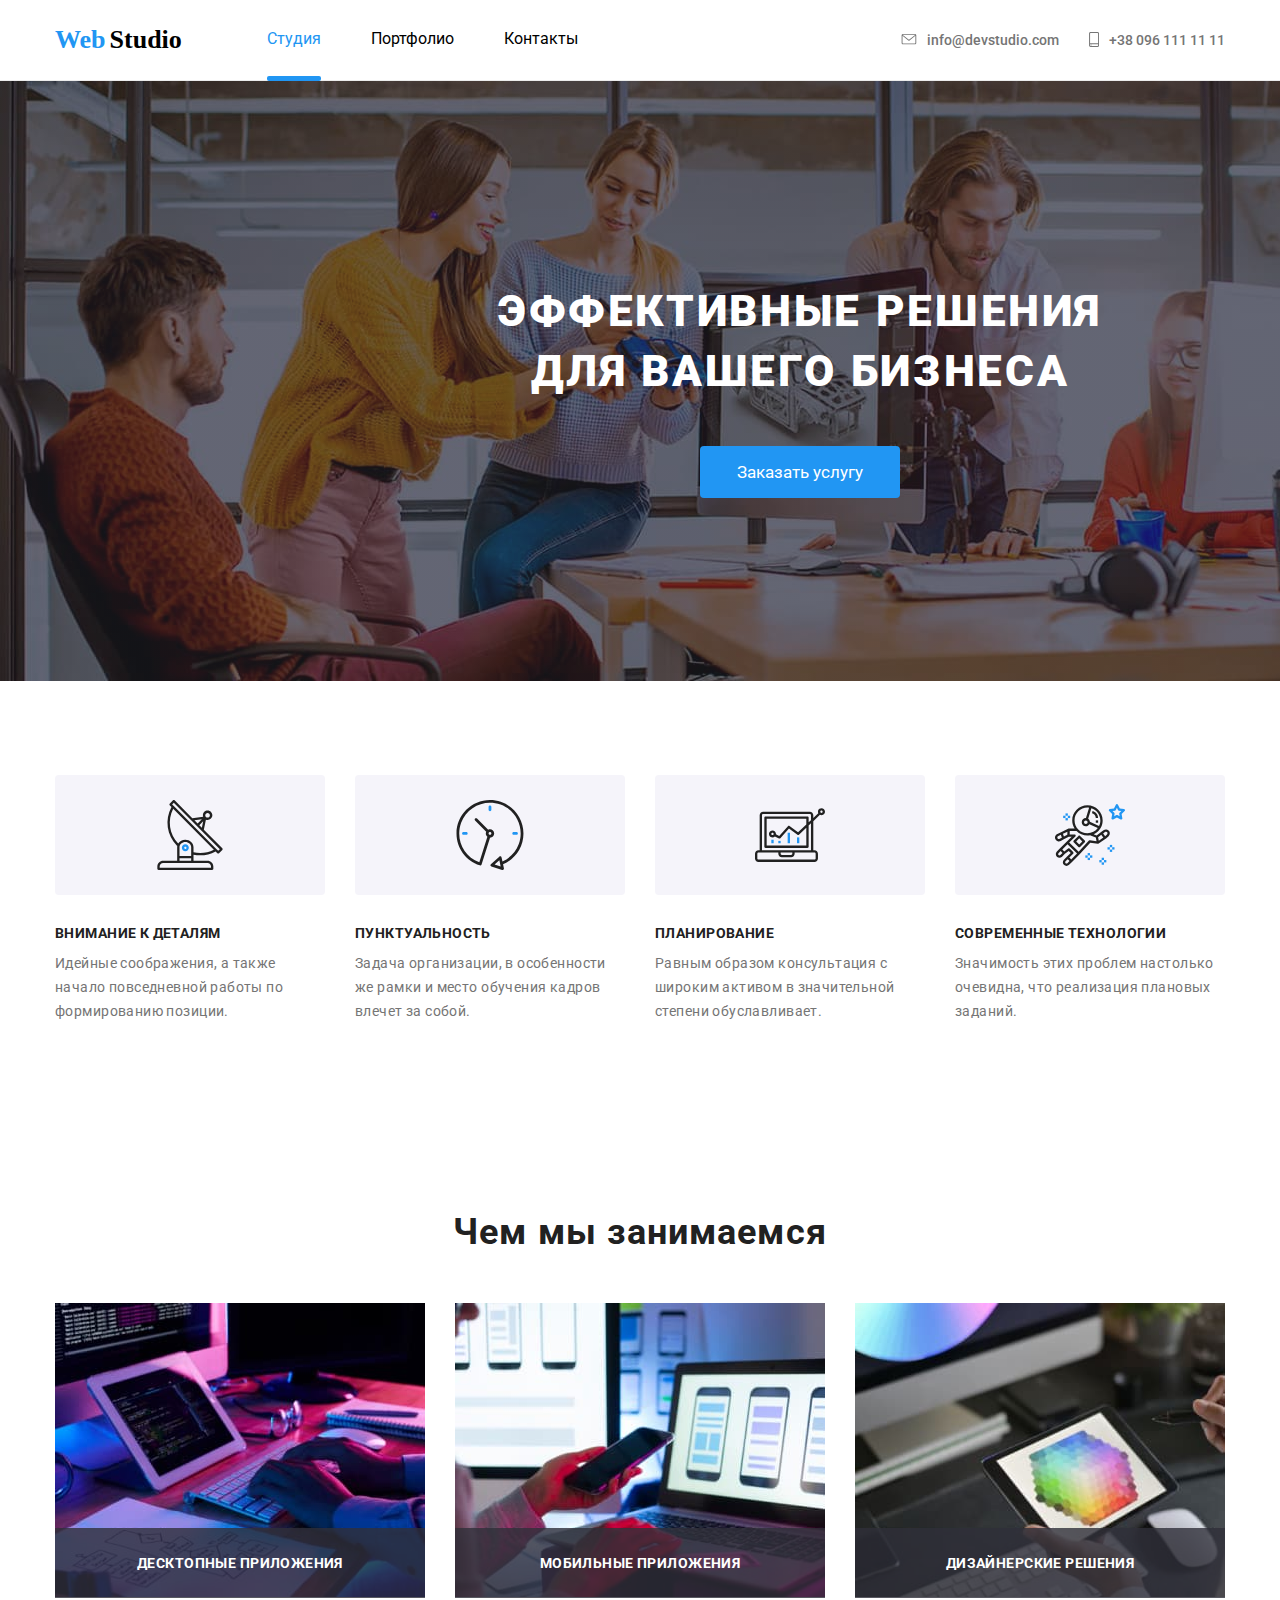
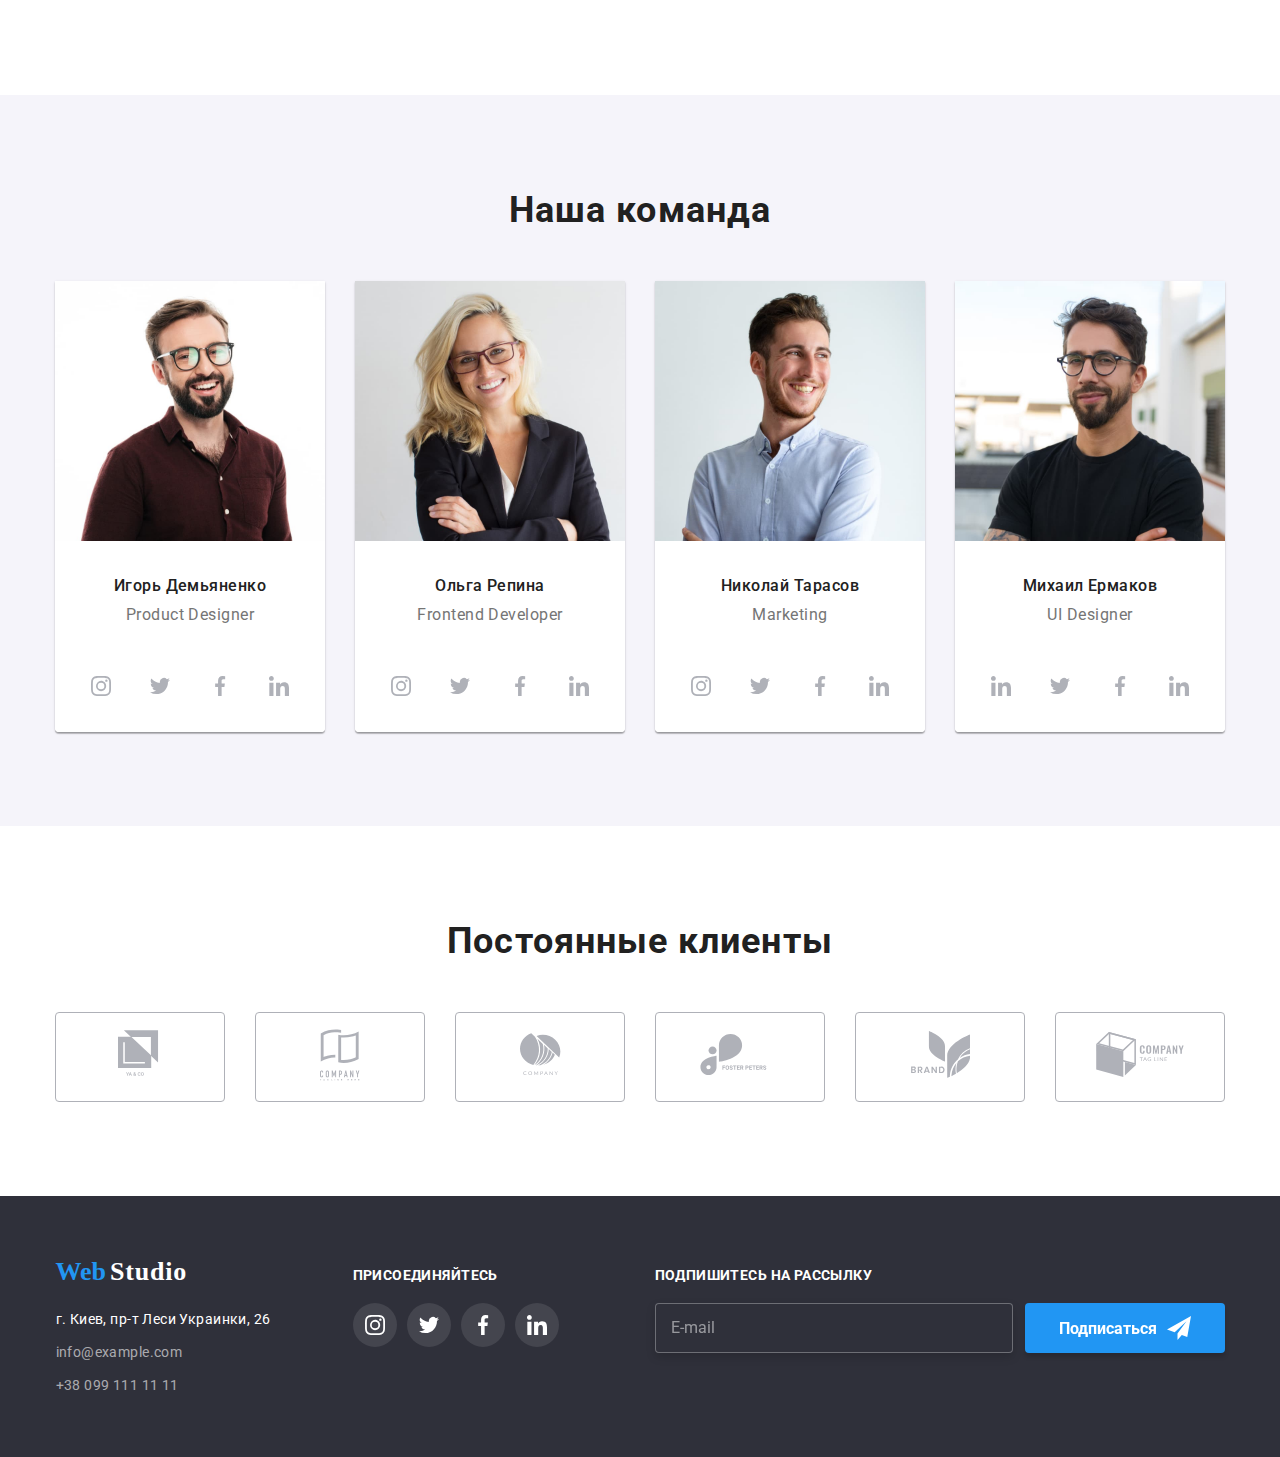
==== index.html @ 28ddc782 "hw8" ====
<!DOCTYPE html>
<html lang="en">
  <head>
    <meta charset="UTF-8" />
    <meta name="viewport" content="width=device-width, initial-scale=1.0" />
    <!--style.css-->
    <link rel="stylesheet" href="./assets/css/main.min.css" />

    <!--Goole Fonts-->
    <link
      href="https://fonts.googleapis.com/css2?family=Roboto:ital,wght@0,100;0,300;0,400;0,500;0,700;1,100;1,300;1,400;1,500;1,700&display=swap"
      rel="stylesheet"
    />
    <title>WebStudio</title>
  </head>

  <body>
    <!--logo and nav-->
    <header class="main-header">
      <div class="navigation-container container">
        <nav class="nav-links">
          <div class="logo-style">
            <a href="#" class="logo">
              <span class="font--style--blue">Web</span>
              <span class="font--style--black">Studio</span>
            </a>
          </div>
          <ul class="site-nav">
            <li class="site-nav-items">
              <a class="links studio" href="./index.html">Студия</a>
            </li>
            <li class="site-nav-items">
              <a class="links portfolio-studio" href="./portfolio.html"
                >Портфолио</a
              >
            </li>
            <li class="site-nav-items">
              <a class="links contacts" href="#">Контакты</a>
            </li>
          </ul>
        </nav>
        <div class="our-contacts">
          <!-- email style -->
          <a href="#" class="email--style">
            <svg xmlns="http://www.w3.org/2000/svg" class="mail-icon-style">
              <use xlink:href="./assets/image/sprite2.svg#icon-envelope1" />
            </svg>
            <span class="email-adderss-style">info@devstudio.com</span>
          </a>
          <!-- number style -->
          <a href="#" class="number--style">
            <svg xmlns="http://www.w3.org/2000/svg" class="number-icon-style">
              <use xlink:href="./assets/image/sprite2.svg#icon-smartphone1" />
            </svg>
            <span class="phone-number-style">+38 096 111 11 11</span>
          </a>
        </div>
      </div>
    </header>
    <!--main-container-->
    <main>
      <!--section banner-->
      <section class="main-banner">
        <div class="btn-tittle">
          <div class="title-container container">
            <h1 class="font-banner-style">
              Эффективные решения для вашего бизнеса
            </h1>
          </div>
          <div class="container-btn">
            <button class="btn-style" data-modal-open>Заказать услугу</button>
          </div>
          <!-- modal window -->
          <div class="backdrop is-hidden" data-backdrop>
            <div class="modal">
              <button class="modal-btn-style" data-modal-close>
                <svg class="button-close-icon">
                  <use xlink:href="./assets/image/sprite2.svg#icon-Vector" />
                </svg>
              </button>
              <h2 class="modal-title">
                Оставьте свои данные, мы вам перезвоним
              </h2>
              <div class="form-container">
                <form class="form">
                  <span class="form-name-style">Имя</span>
                  <label class="form-field">
                    <input
                      type="text"
                      class="form-input"
                      name="name"
                      placeholder=" "
                    />
                    <span class="icon">
                      <svg class="form-icon-name">
                        <use
                          xlink:href="./assets/image/sprite2.svg#icon-person-black-18dp-1"
                        />
                      </svg>
                    </span>
                  </label>
                  <span class="form-name-style">Телефон</span>
                  <label class="form-field">
                    <input
                      type="tel"
                      class="form-input"
                      name="number"
                      placeholder=" "
                    />
                    <span class="icon">
                      <svg class="form-icon-phone">
                        <use
                          xlink:href="./assets/image/sprite2.svg#icon-phone-black-18dp-1"
                        />
                      </svg>
                    </span>
                  </label>
                  <span class="form-name-style">Почта</span>
                  <label class="form-field">
                    <input
                      type="email"
                      class="form-input"
                      name="mail"
                      placeholder=" "
                    />
                    <span class="icon">
                      <svg class="form-icon-email">
                        <use
                          xlink:href="./assets/image/sprite2.svg#icon-email-black-18dp-1"
                        />
                      </svg>
                    </span>
                  </label>
                  <label class="label-textarea">
                    <span class="textarea-comment-style">Комментарий</span>
                    <textarea
                      name="comment"
                      id="comment-textarea"
                      placeholder="Введите текст"
                    ></textarea>
                  </label>
                  <!-- Checkbox -->
                  <label class="form-checkbox-style">
                    <input type="checkbox" name="policy" class="checkbox" />
                    <span class="checkbox-icon"></span>
                    <span class="form-checkbox-text-style"
                      >Соглашаюсь с рассылкой и принимаю
                      <span>Условия договора</span>
                    </span>
                  </label>
                  <!-- Button form -->
                  <button class="form-button-style" type="submit">
                    <span class="form-button-text">Отправить</span>
                  </button>
                </form>
              </div>
            </div>
          </div>
        </div>
      </section>
      <!--info section-->
      <section class="section">
        <div class="container">
          <ul class="info-list">
            <li class="info-list-item">
              <h2 class="info-section-header">Внимание к деталям</h2>
              <p class="info-section-font">
                Идейные соображения, а также начало повседневной работы по
                формированию позиции.
              </p>
            </li>
            <li class="info-list-item">
              <h2 class="info-section-header">Пунктуальность</h2>
              <p class="info-section-font">
                Задача организации, в особенности же рамки и место обучения
                кадров влечет за собой.
              </p>
            </li>
            <li class="info-list-item">
              <h2 class="info-section-header">Планирование</h2>
              <p class="info-section-font">
                Равным образом консультация с широким активом в значительной
                степени обуславливает.
              </p>
            </li>
            <li class="info-list-item">
              <h2 class="info-section-header">Современные технологии</h2>
              <p class="info-section-font">
                Значимость этих проблем настолько очевидна, что реализация
                плановых заданий.
              </p>
            </li>
          </ul>
        </div>
      </section>
      <!--our projects-->
      <section class="our-projects section">
        <div class="container">
          <h3 class="projects-section-header">
            Чем мы занимаемся
          </h3>
          <ul class="projects-list">
            <li class="projects-list-item">
              <img
                src="./assets/image/computer.jpg"
                alt="computer"
                width="350"
              />
              <h2 class="projects-description">
                Десктопные приложения
              </h2>
            </li>
            <li class="projects-list-item">
              <img src="./assets/image/phone.jpg" alt="phone" width="350" />
              <h2 class="projects-description">Мобильные приложения</h2>
            </li>
            <li class="projects-list-item">
              <img src="./assets/image/screen.jpg" alt="screen" width="350" />
              <h2 class="projects-description">
                Дизайнерские решения
              </h2>
            </li>
          </ul>
        </div>
      </section>
      <!--our team-->
      <section class="our-team section">
        <div class="card-container container">
          <h3 class="our-team-header">Наша команда</h3>
          <ul class="card-list">
            <!--Card 1-->
            <li class="card-list-item">
              <figure class="figure-card">
                <img
                  src="./assets/image/img(1).jpg"
                  alt="Игорь Демьяненко"
                  width="270"
                  height="260"
                />
                <h2 class="our-team-names">Игорь Демьяненко</h2>
                <p class="team-members-position">Product Designer</p>
                <ul class="social-media-list">
                  <li class="social-media-item">
                    <a href="#">
                      <button class="button-card-style">
                        <svg
                          xmlns="http://www.w3.org/2000/svg"
                          class="icon-inst-svg"
                        >
                          <use
                            href="./assets/image/sprite2.svg#instagram"
                          ></use>
                        </svg>
                      </button>
                    </a>
                  </li>
                  <li class="social-media-item">
                    <a href="#">
                      <button class="button-card-style">
                        <svg
                          xmlns="http://www.w3.org/2000/svg"
                          class="icon-inst-svg"
                        >
                          <use href="./assets/image/sprite2.svg#twitter"></use>
                        </svg>
                      </button>
                    </a>
                  </li>
                  <li class="social-media-item">
                    <a href="#">
                      <button class="button-card-style">
                        <svg
                          xmlns="http://www.w3.org/2000/svg"
                          class="icon-inst-svg"
                        >
                          <use href="./assets/image/sprite2.svg#facebook"></use>
                        </svg>
                      </button>
                    </a>
                  </li>
                  <li class="social-media-item">
                    <a href="#">
                      <button class="button-card-style">
                        <svg
                          xmlns="http://www.w3.org/2000/svg"
                          class="icon-inst-svg"
                        >
                          <use
                            href="./assets/image/sprite2.svg#linkedin2"
                          ></use>
                        </svg>
                      </button>
                    </a>
                  </li>
                </ul>
              </figure>
            </li>
            <!--Card 2-->
            <li class="card-list-item">
              <figure class="figure-card">
                <img
                  src="./assets/image/img(2).jpg"
                  alt="Ольга Репина"
                  width="270"
                  height="260"
                />
                <h2 class="our-team-names">Ольга Репина</h2>
                <p class="team-members-position">Frontend Developer</p>
                <ul class="social-media-list">
                  <li class="social-media-item">
                    <a href="#">
                      <button class="button-card-style">
                        <svg
                          xmlns="http://www.w3.org/2000/svg"
                          class="icon-inst-svg"
                        >
                          <use
                            href="./assets/image/sprite2.svg#instagram"
                          ></use>
                        </svg>
                      </button>
                    </a>
                  </li>
                  <li class="social-media-item">
                    <a href="#">
                      <button class="button-card-style">
                        <svg
                          xmlns="http://www.w3.org/2000/svg"
                          class="icon-inst-svg"
                        >
                          <use href="./assets/image/sprite2.svg#twitter"></use>
                        </svg>
                      </button>
                    </a>
                  </li>
                  <li class="social-media-item">
                    <a href="#">
                      <button class="button-card-style">
                        <svg
                          xmlns="http://www.w3.org/2000/svg"
                          class="icon-inst-svg"
                        >
                          <use href="./assets/image/sprite2.svg#facebook"></use>
                        </svg>
                      </button>
                    </a>
                  </li>
                  <li class="social-media-item">
                    <a href="#">
                      <button class="button-card-style">
                        <svg
                          xmlns="http://www.w3.org/2000/svg"
                          class="icon-inst-svg"
                        >
                          <use
                            href="./assets/image/sprite2.svg#linkedin2"
                          ></use>
                        </svg>
                      </button>
                    </a>
                  </li>
                </ul>
              </figure>
            </li>
            <!--Card 3-->
            <li class="card-list-item">
              <figure class="figure-card">
                <img
                  src="./assets/image/img(3).jpg"
                  alt="Николай Тарасов"
                  width="270"
                  height="260"
                />
                <h2 class="our-team-names">Николай Тарасов</h2>
                <p class="team-members-position">Marketing</p>
                <ul class="social-media-list">
                  <li class="social-media-item">
                    <a href="#">
                      <button class="button-card-style">
                        <svg
                          xmlns="http://www.w3.org/2000/svg"
                          class="icon-inst-svg"
                        >
                          <use
                            href="./assets/image/sprite2.svg#instagram"
                          ></use>
                        </svg>
                      </button>
                    </a>
                  </li>
                  <li class="social-media-item">
                    <a href="#">
                      <button class="button-card-style">
                        <svg
                          xmlns="http://www.w3.org/2000/svg"
                          class="icon-inst-svg"
                        >
                          <use href="./assets/image/sprite2.svg#twitter"></use>
                        </svg>
                      </button>
                    </a>
                  </li>
                  <li class="social-media-item">
                    <a href="#">
                      <button class="button-card-style">
                        <svg
                          xmlns="http://www.w3.org/2000/svg"
                          class="icon-inst-svg"
                        >
                          <use href="./assets/image/sprite2.svg#facebook"></use>
                        </svg>
                      </button>
                    </a>
                  </li>
                  <li class="social-media-item">
                    <a href="#">
                      <button class="button-card-style">
                        <svg
                          xmlns="http://www.w3.org/2000/svg"
                          class="icon-inst-svg"
                        >
                          <use
                            href="./assets/image/sprite2.svg#linkedin2"
                          ></use>
                        </svg>
                      </button>
                    </a>
                  </li>
                </ul>
              </figure>
            </li>
            <!--Card 4-->
            <li class="card-list-item">
              <figure class="figure-card">
                <img
                  src="./assets/image/img(4).jpg"
                  alt="Михаил Ермаков"
                  width="270"
                  height="260"
                />
                <h2 class="our-team-names">Михаил Ермаков</h2>
                <p class="team-members-position">UI Designer</p>
                <ul class="social-media-list">
                  <li class="social-media-item">
                    <a href="#">
                      <button class="button-card-style">
                        <svg
                          xmlns="http://www.w3.org/2000/svg"
                          class="icon-inst-svg"
                        >
                          <use
                            href="./assets/image/sprite2.svg#linkedin2"
                          ></use>
                        </svg>
                      </button>
                    </a>
                  </li>
                  <li class="social-media-item">
                    <a href="#">
                      <button class="button-card-style">
                        <svg
                          xmlns="http://www.w3.org/2000/svg"
                          class="icon-inst-svg"
                        >
                          <use href="./assets/image/sprite2.svg#twitter"></use>
                        </svg>
                      </button>
                    </a>
                  </li>
                  <li class="social-media-item">
                    <a href="#">
                      <button class="button-card-style">
                        <svg
                          xmlns="http://www.w3.org/2000/svg"
                          class="icon-inst-svg"
                        >
                          <use href="./assets/image/sprite2.svg#facebook"></use>
                        </svg>
                      </button>
                    </a>
                  </li>
                  <li class="social-media-item">
                    <a href="#">
                      <button class="button-card-style">
                        <svg
                          xmlns="http://www.w3.org/2000/svg"
                          class="icon-inst-svg"
                        >
                          <use
                            href="./assets/image/sprite2.svg#linkedin2"
                          ></use>
                        </svg>
                      </button>
                    </a>
                  </li>
                </ul>
              </figure>
            </li>
          </ul>
        </div>
      </section>
      <!--Our costomers-->
      <section class="our-costomers section">
        <div class="container">
          <h3 class="regular-recipients-header">
            Постоянные клиенты
          </h3>
          <ul class="costomers-list">
            <li class="costomers-list-item">
              <a href="#">
                <svg
                  width="44.27"
                  height="49.23"
                  xmlns="http://www.w3.org/2000/svg"
                  class="costomers-icon-style"
                >
                  <use xlink:href="./assets/image/sprite2.svg#icon-logo-1" />
                </svg>
              </a>
            </li>
            <li class="costomers-list-item">
              <a href="#" class="costomers-link-style">
                <svg
                  width="40"
                  height="52"
                  xmlns="http://www.w3.org/2000/svg"
                  class="costomers-icon-style"
                >
                  <use xlink:href="./assets/image/sprite2.svg#icon-logo-2" />
                </svg>
              </a>
            </li>
            <li class="costomers-list-item">
              <a href="#">
                <svg
                  width="41"
                  height="42.6"
                  xmlns="http://www.w3.org/2000/svg"
                  class="costomers-icon-style"
                >
                  <use xlink:href="./assets/image/sprite2.svg#icon-logo-3" />
                </svg>
              </a>
            </li>
            <li class="costomers-list-item">
              <a href="#">
                <svg
                  width="79.66"
                  height="42.02"
                  xmlns="http://www.w3.org/2000/svg"
                  class="costomers-icon-style"
                >
                  <use xlink:href="./assets/image/sprite2.svg#icon-logo-4" />
                </svg>
              </a>
            </li>
            <li class="costomers-list-item">
              <a href="#">
                <svg
                  width="59"
                  height="47"
                  xmlns="http://www.w3.org/2000/svg"
                  class="costomers-icon-style"
                >
                  <use xlink:href="./assets/image/sprite2.svg#icon-logo-5" />
                </svg>
              </a>
            </li>
            <li class="costomers-list-item">
              <a href="#">
                <svg
                  width="88.48"
                  height="45.44"
                  xmlns="http://www.w3.org/2000/svg"
                  class="costomers-icon-style"
                >
                  <use xlink:href="./assets/image/sprite2.svg#icon-logo-6" />
                </svg>
              </a>
            </li>
          </ul>
        </div>
      </section>
    </main>
    <!--info footer-->
    <footer>
      <div class="footer-container container">
        <div class="footer-logo-address">
          <a href="#" class="logo-footer">
            <span class="font--style--blue">Web</span>
            <span class="font--style--white">Studio</span>
          </a>
          <address class="address-style-footer">
            <span class="street--style">г. Киев, пр-т Леси Украинки, 26</span>
            <span class="email--footer--style"
              ><a href="#" class="email--no--decaration"
                >info@example.com</a
              ></span
            >
            <span class="footer--number--style"
              ><a href="#" class="number--no--decoration"
                >+38 099 111 11 11</a
              ></span
            >
          </address>
        </div>
        <!--social-networks-footer-->
        <div class="social-container">
          <div class="social-networks-footer">
            <h4 class="footer--header--join">присоединяйтесь</h4>
            <!-- icons footer -->
            <ul class="footer-social-list">
              <li class="footer-list-item">
                <a href="#">
                  <svg
                    xmlns="http://www.w3.org/2000/svg"
                    class="footer-logo-style"
                  >
                    <use xlink:href="./assets/image/sprite2.svg#instagram" />
                  </svg>
                </a>
              </li>
              <li class="footer-list-item">
                <a href="#">
                  <svg
                    xmlns="http://www.w3.org/2000/svg"
                    class="footer-logo-style"
                  >
                    <use xlink:href="./assets/image/sprite2.svg#twitter" />
                  </svg>
                </a>
              </li>
              <li class="footer-list-item">
                <a href="#">
                  <svg
                    xmlns="http://www.w3.org/2000/svg"
                    class="footer-logo-style"
                  >
                    <use xlink:href="./assets/image/sprite2.svg#facebook" />
                  </svg>
                </a>
              </li>
              <li class="footer-list-item">
                <a href="#">
                  <svg
                    xmlns="http://www.w3.org/2000/svg"
                    class="footer-logo-style"
                  >
                    <use xlink:href="./assets/image/sprite2.svg#linkedin2" />
                  </svg>
                </a>
              </li>
            </ul>
          </div>
          <!--button-->
          <div class="button-footer">
            <form action="doc.php" method="post" class="footer-form">
              <h4 class="footer--subscribe--header">Подпишитесь на рассылку</h4>
              <label class="footer-label">
                <input
                  type="text"
                  name="fio"
                  placeholder="E-mail"
                  class="footer-input"
                />
              </label>
            </form>
            <button class="button-footer-style">
              <span>Подписаться</span>
            </button>
          </div>
        </div>
      </div>
    </footer>
    <script src="./assets/js/modal.js"></script>
  </body>
</html>
---- assets/css/main.min.css ----
html{-webkit-box-sizing:border-box;box-sizing:border-box}body{font-family:Roboto,sans-serif;background-color:#fff;margin:0}*,*::before,*::after{-webkit-box-sizing:inherit;box-sizing:inherit}*,*:hover,*:focus{outline:none}h1,h2,h3,h4,h5,h6,p{margin:0 0;padding:0 0}ul{list-style-type:none;margin:0 0;padding:0 0}figure{margin:0 0;padding:0 0}.container{max-width:1200px;margin:0 auto;padding-left:15px;padding-right:15px}.section{padding-top:94px;padding-bottom:94px}.section-portfolio{padding-top:93px;padding-bottom:94px}/*! normalize.css v8.0.1 | MIT License | github.com/necolas/normalize.css */html{line-height:1.15;-webkit-text-size-adjust:100%}main{display:block}h1{font-size:2em;margin:0.67em 0}hr{-webkit-box-sizing:content-box;box-sizing:content-box;height:0;overflow:visible}pre{font-family:monospace, monospace;font-size:1em}a{background-color:transparent;text-decoration:none}abbr[title]{border-bottom:none;text-decoration:underline;-webkit-text-decoration:underline dotted;text-decoration:underline dotted}b,strong{font-weight:bolder}code,kbd,samp{font-family:monospace, monospace;font-size:1em}small{font-size:80%}sub,sup{font-size:75%;line-height:0;position:relative;vertical-align:baseline}sub{bottom:-0.25em}sup{top:-0.5em}img{border-style:none}button,input,optgroup,select,textarea{font-family:inherit;font-size:100%;line-height:1.15;margin:0}button,input{overflow:visible}button,select{text-transform:none}button,[type='button'],[type='reset'],[type='submit']{-webkit-appearance:button}button::-moz-focus-inner,[type='button']::-moz-focus-inner,[type='reset']::-moz-focus-inner,[type='submit']::-moz-focus-inner{border-style:none;padding:0}button:-moz-focusring,[type='button']:-moz-focusring,[type='reset']:-moz-focusring,[type='submit']:-moz-focusring{outline:1px dotted ButtonText}fieldset{padding:0.35em 0.75em 0.625em}legend{-webkit-box-sizing:border-box;box-sizing:border-box;color:inherit;display:table;max-width:100%;padding:0;white-space:normal}progress{vertical-align:baseline}textarea{overflow:auto}[type='checkbox'],[type='radio']{-webkit-box-sizing:border-box;box-sizing:border-box;padding:0}[type='number']::-webkit-inner-spin-button,[type='number']::-webkit-outer-spin-button{height:auto}[type='search']{-webkit-appearance:textfield;outline-offset:-2px}[type='search']::-webkit-search-decoration{-webkit-appearance:none}::-webkit-file-upload-button{-webkit-appearance:button;font:inherit}details{display:block}summary{display:list-item}template{display:none}[hidden]{display:none}.main-header{border-bottom:1px solid #ececec}.navigation-container{display:-webkit-box;display:-ms-flexbox;display:flex;-webkit-box-align:center;-ms-flex-align:center;align-items:center;padding-top:24px;padding-bottom:25px}.nav-links{display:-webkit-box;display:-ms-flexbox;display:flex;-webkit-box-align:center;-ms-flex-align:center;align-items:center}.logo{display:inline-block}.logo-style{display:-webkit-box;display:-ms-flexbox;display:flex;-webkit-box-align:center;-ms-flex-align:center;align-items:center}.font--style--blue{font-family:Raleway;font-style:normal;font-weight:bold;font-size:26px;line-height:31px;color:#2196f3}.font--style--black{font-family:Raleway;font-style:normal;font-weight:bold;font-size:26px;line-height:31px;color:#000}.site-nav{display:-webkit-box;display:-ms-flexbox;display:flex;-webkit-box-align:center;-ms-flex-align:center;align-items:center;margin-left:85px}.site-nav-items{margin-left:50px;position:relative}.site-nav-items:first-child{margin-left:0}.site-nav .links{color:#000}.site-nav .links{-webkit-transition:250ms;transition:250ms}.site-nav .links:hover,.site-nav .links:focus,.site-nav .links:active{color:#2196f3}.studio::after{content:'';position:absolute;left:0;bottom:-32px;display:block;width:100%;height:5px;border-radius:2px;background-color:#2196f3}.site-nav .site-nav-items .studio{color:#2196f3}.studio-portfolio::after{content:'';position:absolute;left:0;bottom:-32px;display:block;width:100%;height:5px;border-radius:2px;background-color:#2196f3;-webkit-transform:scaleY(0%);transform:scaleY(0%);-webkit-transform-origin:bottom;transform-origin:bottom;-webkit-transition:-webkit-transform 250ms;transition:-webkit-transform 250ms;transition:transform 250ms;transition:transform 250ms, -webkit-transform 250ms}.studio-portfolio:hover::after{-webkit-transform:scaleY(100%);transform:scaleY(100%)}.portfolio::after{content:'';position:absolute;left:0;bottom:-32px;display:block;width:100%;height:5px;border-radius:2px;background-color:#2196f3}.site-nav .site-nav-items .portfolio{color:#2196f3}.portfolio-studio::after{content:'';position:absolute;left:0;bottom:-32px;display:block;width:100%;height:5px;border-radius:2px;background-color:#2196f3;-webkit-transform:scaleY(0);transform:scaleY(0);-webkit-transform-origin:bottom;transform-origin:bottom;-webkit-transition:-webkit-transform 185ms;transition:-webkit-transform 185ms;transition:transform 185ms;transition:transform 185ms, -webkit-transform 185ms}.portfolio-studio:hover::after{-webkit-transform:scaleY(100%);transform:scaleY(100%)}.contacts::after{content:'';position:absolute;left:0;bottom:-32px;display:block;width:100%;height:5px;border-radius:2px;background-color:#2196f3;-webkit-transform:scaleY(0);transform:scaleY(0);-webkit-transform-origin:bottom;transform-origin:bottom;-webkit-transition:-webkit-transform 185ms;transition:-webkit-transform 185ms;transition:transform 185ms;transition:transform 185ms, -webkit-transform 185ms}.contacts:hover::after{-webkit-transform:scaleY(100%);transform:scaleY(100%)}.contacts:focus::after{-webkit-transform:scaleY(100%);transform:scaleY(100%)}.our-contacts{-webkit-box-align:center;-ms-flex-align:center;align-items:center;display:-webkit-box;display:-ms-flexbox;display:flex;margin-left:auto}.email--style{display:-webkit-box;display:-ms-flexbox;display:flex;-webkit-box-align:center;-ms-flex-align:center;align-items:center;font-style:normal;font-weight:500;font-size:14px;line-height:16px;color:#757575;fill:#757575;-webkit-transition:250ms;transition:250ms}.mail-icon-style{width:16px;height:11px;margin-right:10px}.email--style:hover,.email--style:focus{color:#2196f3;fill:#2196f3}.number--style{display:-webkit-box;display:-ms-flexbox;display:flex;-webkit-box-align:center;-ms-flex-align:center;align-items:center;font-style:normal;font-weight:500;font-size:14px;line-height:16px;margin-left:30px;color:#757575;fill:#757575;-webkit-transition:250ms;transition:250ms}.number-icon-style{width:10px;height:15px;margin-right:10px}.number--style:hover,.number--style:focus{color:#2196f3;fill:#2196f3}footer{background:#2f303a}.footer-container{padding-bottom:60px;padding-top:60px;display:-webkit-box;display:-ms-flexbox;display:flex;-ms-flex-wrap:wrap;flex-wrap:wrap;-webkit-box-pack:center;-ms-flex-pack:center;justify-content:center;-webkit-box-align:baseline;-ms-flex-align:baseline;align-items:baseline}.footer-logo-address{min-width:267px}.address-style-footer{margin-top:20px}.font--style--white{font-family:Raleway;font-style:normal;font-weight:bold;font-size:26px;line-height:31px;letter-spacing:0.03em;color:#fff}.email--no--decaration{font-style:normal;font-weight:normal;font-size:14px;line-height:24px;letter-spacing:0.03em;color:rgba(255,255,255,0.6)}.number--no--decoration{font-style:normal;font-weight:normal;font-size:14px;line-height:24px;letter-spacing:0.03em;color:rgba(255,255,255,0.6)}.street--style{font-style:normal;font-weight:normal;font-size:14px;line-height:24px;letter-spacing:0.03em;color:#ffffff;display:-webkit-box;display:-ms-flexbox;display:flex;-ms-flex-wrap:wrap;flex-wrap:wrap}.email--footer--style{font-style:normal;font-weight:normal;font-size:14px;line-height:24px;letter-spacing:0.03em;color:rgba(255,255,255,0.6);margin-top:9px;display:-webkit-box;display:-ms-flexbox;display:flex;-ms-flex-wrap:wrap;flex-wrap:wrap}.footer--number--style{font-style:normal;font-weight:normal;font-size:14px;line-height:24px;letter-spacing:0.03em;color:rgba(255,255,255,0.6);margin-top:9px;display:-webkit-box;display:-ms-flexbox;display:flex;-ms-flex-wrap:wrap;flex-wrap:wrap}.social-container{display:-webkit-box;display:-ms-flexbox;display:flex}.social-networks-footer{min-width:272px;margin-left:30px}.footer--header--join{font-style:normal;font-weight:bold;font-size:14px;line-height:16px;letter-spacing:0.03em;text-transform:uppercase;color:#ffffff;margin-bottom:20px}.footer-social-list{display:-webkit-box;display:-ms-flexbox;display:flex}.footer-social-list li{margin-right:10px}.footer-social-list li:nth-child(4n){margin-right:0}.footer-logo-style{width:44px;height:44px;border-radius:2em;fill:#fff;background:rgba(255,255,255,0.1);-webkit-transition:250ms;transition:250ms}.footer-logo-style:hover{background-color:#2196f3}.button-footer{display:-webkit-box;display:-ms-flexbox;display:flex;margin-left:30px;min-width:570px}.footer--subscribe--header{font-style:normal;font-weight:bold;font-size:14px;line-height:16px;letter-spacing:0.03em;text-transform:uppercase;color:#ffffff;margin-bottom:20px}.footer-input{min-width:358px;height:50px;border:1px solid rgba(255,255,255,0.3);-webkit-filter:drop-shadow(0px 4px 4px rgba(0,0,0,0.15));filter:drop-shadow(0px 4px 4px rgba(0,0,0,0.15));border-radius:4px;background:#2f303a;padding:16px 15px}.footer-input::-webkit-input-placeholder{color:rgba(255,255,255,0.5)}.footer-input:-ms-input-placeholder{color:rgba(255,255,255,0.5)}.footer-input::-ms-input-placeholder{color:rgba(255,255,255,0.5)}.footer-input::placeholder{color:rgba(255,255,255,0.5)}.button-footer-style{position:relative;display:-webkit-box;display:-ms-flexbox;display:flex;-webkit-box-pack:center;-ms-flex-pack:center;justify-content:center;-ms-flex-item-align:end;align-self:flex-end;min-width:250px;height:50px;font-style:normal;font-weight:bold;font-size:16px;line-height:30px;border-radius:4px;border:1px solid transparent;-webkit-box-shadow:0px 4px 4px rgba(0,0,0,0.15);box-shadow:0px 4px 4px rgba(0,0,0,0.15);min-width:200px;padding:10px 32px;margin-left:12px;color:#ffffff;background-color:#2196f3;cursor:pointer}.button-footer-style::after{content:'';width:24px;height:24px;background-image:url(../image/iconsend.svg);margin-left:10px;-ms-flex-item-align:center;-ms-grid-row-align:center;align-self:center}.button-footer-style:hover{background-color:#1774c0}.main-banner{background-image:-webkit-gradient(linear, left top, right top, from(rgba(47,48,58,0.4)), to(rgba(47,48,58,0.4))),url(../image/Headerimg.jpg);background-image:linear-gradient(to right, rgba(47,48,58,0.4), rgba(47,48,58,0.4)),url(../image/Headerimg.jpg);background-color:#212121;min-width:100%;margin:auto;width:1600px;height:600px;background-repeat:no-repeat;background-position:center;background-size:cover}.title-container{display:-webkit-box;display:-ms-flexbox;display:flex;-ms-flex-wrap:wrap;flex-wrap:wrap;-webkit-box-pack:center;-ms-flex-pack:center;justify-content:center;text-align:center;max-width:696px}.container-btn .btn-style{outline:none}.btn-tittle{padding-top:200px;padding-bottom:200px}.container-btn{display:-webkit-box;display:-ms-flexbox;display:flex;-ms-flex-wrap:wrap;flex-wrap:wrap;-webkit-box-pack:center;-ms-flex-pack:center;justify-content:center;text-align:center;margin-top:45px}.font-banner-style{font-style:normal;font-weight:900;font-size:44px;line-height:60px;letter-spacing:0.06em;text-transform:uppercase;margin:0 0;color:#ffffff}.btn-style{display:inline-block;font-style:normal;font-weight:700px;font-size:17px;line-height:30px;border-radius:4px;border:1px solid transparent;min-width:200px;padding:10px 32px;color:#ffffff;background-color:#2196f3;-webkit-transition:background-color 250ms cubic-bezier(0.4, 0, 0.2, 1);transition:background-color 250ms cubic-bezier(0.4, 0, 0.2, 1)}.btn-style:hover{cursor:pointer;background-color:#088bf7}.backdrop{position:fixed;top:0;left:0;width:100%;height:100%;background:rgba(0,0,0,0.2)}.backdrop.is-hidden{opacity:0;pointer-events:none}.modal{position:absolute;top:50%;left:50%;-webkit-transform:translate(-50%, -50%) scaleY(1);transform:translate(-50%, -50%) scaleY(1);max-width:528px;background:#ffffff;-webkit-box-shadow:0px 1px 3px rgba(0,0,0,0.12),0px 1px 1px rgba(0,0,0,0.14),0px 2px 1px rgba(0,0,0,0.2);box-shadow:0px 1px 3px rgba(0,0,0,0.12),0px 1px 1px rgba(0,0,0,0.14),0px 2px 1px rgba(0,0,0,0.2);border-radius:4px;-webkit-transition:-webkit-transform 250ms cubic-bezier(0.4, 0, 0.2, 1);transition:-webkit-transform 250ms cubic-bezier(0.4, 0, 0.2, 1);transition:transform 250ms cubic-bezier(0.4, 0, 0.2, 1);transition:transform 250ms cubic-bezier(0.4, 0, 0.2, 1), -webkit-transform 250ms cubic-bezier(0.4, 0, 0.2, 1)}.backdrop.is-hidden .modal{-webkit-transform:translate(-50%, -50%) scaleY(0.6);transform:translate(-50%, -50%) scaleY(0.6)}.modal .modal-btn-style{outline:none}.modal-btn-style{position:absolute;top:8px;right:8px;width:30px;height:30px;background:#ffffff;border:1px solid rgba(0,0,0,0.1);-webkit-box-sizing:border-box;box-sizing:border-box;border-radius:2em;padding:0;margin:0}.button-close-icon{width:11px;height:11px}.modal-btn-style:hover{background-color:#0000001a}.modal-title{padding-top:40px;padding-right:40px;padding-left:40px;margin-bottom:12px;font-style:normal;font-weight:bold;font-size:20px;line-height:23px;text-align:center;letter-spacing:0.03em;color:#212121}.form-container{padding-left:40px;padding-right:40px;padding-bottom:40px}.form-field{position:relative;margin-bottom:10px}.form-field:focus-within>.icon{fill:#2196f3}.form-field:focus-within>.form-input{border:1px solid #2196f3}.form-input{min-width:100%;margin-top:4px;margin-bottom:10px;padding:11px 42px;font:inherit;border:1px solid rgba(33,33,33,0.2);border-radius:4px}.form-name-style{font-style:normal;font-weight:normal;font-size:13px;line-height:14px;letter-spacing:0.01em;color:#757575}.icon{position:absolute;top:0%;left:12px;-webkit-transform:translateY(1px);transform:translateY(1px)}.form-icon-name{width:18px;height:18px;display:inline-block}.form-icon-phone{width:18px;height:18px;display:inline-block}.form-icon-email{width:18px;height:18px;display:inline-block}textarea{width:448px;height:120px;padding:12px 16px;border:1px solid rgba(33,33,33,0.2);border-radius:4px;resize:none}textarea:focus-within{border:1px solid #2196f3}textarea::-webkit-input-placeholder{font-style:normal;font-weight:normal;font-size:14px;line-height:16px;letter-spacing:0.01em;color:rgba(117,117,117,0.5)}textarea:-ms-input-placeholder{font-style:normal;font-weight:normal;font-size:14px;line-height:16px;letter-spacing:0.01em;color:rgba(117,117,117,0.5)}textarea::-ms-input-placeholder{font-style:normal;font-weight:normal;font-size:14px;line-height:16px;letter-spacing:0.01em;color:rgba(117,117,117,0.5)}textarea::placeholder{font-style:normal;font-weight:normal;font-size:14px;line-height:16px;letter-spacing:0.01em;color:rgba(117,117,117,0.5)}label textarea{margin-top:4px;margin-bottom:20px}.textarea-comment-style{font-style:normal;font-weight:normal;font-size:12px;line-height:14px;letter-spacing:0.01em;color:#757575}.form-checkbox-style{display:-webkit-box;display:-ms-flexbox;display:flex;-webkit-box-align:center;-ms-flex-align:center;align-items:center;-webkit-box-pack:center;-ms-flex-pack:center;justify-content:center}.checkbox{appearance:none;-moz-appearance:none;-webkit-appearance:none;position:absolute}.checkbox-icon{display:block;width:16px;height:15px;border:2px solid #000000;border-radius:3px}.checkbox:checked+.checkbox-icon{background:url(../image/check.svg);border-color:#2196f3;background-size:contain;background-origin:border-box}.form-checkbox-text-style{font-style:normal;font-weight:normal;font-size:14px;line-height:24px;letter-spacing:0.03em;color:#757575;margin-left:7px}.form-checkbox-text-style span{-webkit-text-decoration-line:underline;text-decoration-line:underline;color:#2196f3}form .form-button-style{margin-left:auto;margin-right:auto}.form-button-style{display:-webkit-box;display:-ms-flexbox;display:flex;font-style:normal;font-weight:bold;font-size:16px;line-height:30px;border-radius:4px;letter-spacing:0.06em;border:1px solid transparent;min-width:200px;margin-top:30px;padding:10px 55px;color:#ffffff;background:#188ce8;-webkit-transition:background-color 250ms cubic-bezier(0.4, 0, 0.2, 1);transition:background-color 250ms cubic-bezier(0.4, 0, 0.2, 1);cursor:pointer}.form-button-style:hover{background-color:#1075c7}.info-list{display:-webkit-box;display:-ms-flexbox;display:flex;-webkit-box-pack:center;-ms-flex-pack:center;justify-content:center}.info-list-item{width:270px}.info-list-item::before{content:'';display:block;background-repeat:no-repeat;background-position:center;width:270px;height:120px;border-radius:4px;background:#f5f4fa}.info-list-item:nth-child(1)::before{background-image:url(../image/antenna1.svg);background-repeat:no-repeat;background-position:center}.info-list-item:nth-child(2)::before{background-image:url(../image/clock1.svg);background-repeat:no-repeat;background-position:center}.info-list-item:nth-child(3)::before{background-image:url(../image/diagram1.svg);background-repeat:no-repeat;background-position:center}.info-list-item:nth-child(4)::before{background-image:url(../image/astronaut1.svg);background-repeat:no-repeat;background-position:center}.info-list-item:nth-child(n+2){margin-left:30px}.info-list-item h2:nth-child(n+1){margin-top:30px}.info-section-header{font-style:normal;font-weight:bold;font-size:14px;line-height:16px;letter-spacing:0.03em;text-transform:uppercase;color:#212121}.info-section-font{font-style:normal;font-weight:normal;font-size:14px;line-height:24px;letter-spacing:0.03em;color:#757575;margin-top:10px}.projects-section-header{font-style:normal;font-weight:bold;font-size:36px;line-height:42px;letter-spacing:0.03em;color:#212121;margin-bottom:50px;text-align:center}.projects-list{display:-webkit-box;display:-ms-flexbox;display:flex;-ms-flex-wrap:wrap;flex-wrap:wrap;-webkit-box-pack:center;-ms-flex-pack:center;justify-content:center}.projects-list-item{position:relative;overflow:hidden;z-index:-1}.projects-list-item:nth-child(n+2){margin-left:30px}.projects-list-item img{width:370px}.projects-description{position:absolute;width:100%;height:70px;font-style:normal;font-weight:bold;font-size:14px;line-height:16px;text-align:center;letter-spacing:0.03em;text-transform:uppercase;padding:27px;background-color:rgba(47,48,58,0.8);bottom:1%;left:0%;color:#ffffff}.card-list{display:-webkit-box;display:-ms-flexbox;display:flex;-ms-flex-wrap:wrap;flex-wrap:wrap;-webkit-box-pack:center;-ms-flex-pack:center;justify-content:center}.our-team{background:#f5f4fa}.our-team-header{font-style:normal;font-weight:bold;font-size:36px;line-height:42px;letter-spacing:0.03em;color:#212121;margin-bottom:50px;text-align:center}.card-list-item:nth-child(n+2){margin-left:30px}.figure-card{width:270px;-webkit-box-shadow:0px 2px 1px rgba(0,0,0,0.2),0px 1px 1px rgba(0,0,0,0.14),0px 1px 3px rgba(0,0,0,0.12);box-shadow:0px 2px 1px rgba(0,0,0,0.2),0px 1px 1px rgba(0,0,0,0.14),0px 1px 3px rgba(0,0,0,0.12);border-radius:0px 0px 4px 4px;background-color:#fff}.our-team-names{font-style:normal;font-weight:500;font-size:16px;line-height:19px;letter-spacing:0.03em;color:#212121;text-align:center}.our-team-names:nth-child(-n+5){margin-top:30px}.team-members-position{font-style:normal;font-weight:normal;font-size:16px;line-height:19px;letter-spacing:0.03em;color:#757575;text-align:center}.social-media-list{background-color:#ffffff;display:-webkit-box;display:-ms-flexbox;display:flex;-ms-flex-pack:distribute;justify-content:space-around;padding:24px 16px 32px;border-radius:0px 0px 4px 4px}.button-card-style{padding:0;background:none;border-style:none;width:44px;height:44px;display:-webkit-box;display:-ms-flexbox;display:flex;-webkit-box-pack:center;-ms-flex-pack:center;justify-content:center;-webkit-box-align:center;-ms-flex-align:center;align-items:center;cursor:pointer;border-radius:2em;-webkit-transition:300ms;transition:300ms}.button-card-style:hover{background-color:#2196f3;border-radius:2em}.icon-inst-svg{width:44px;height:44px;border-radius:2em;fill:#afb1b8;cursor:pointer;-webkit-transition:300ms;transition:300ms}.icon-inst-svg:hover{fill:#fff}.team-members-position:nth-child(-n+5){margin-top:10px;margin-bottom:16px}.social-media-list{display:-webkit-box;display:-ms-flexbox;display:flex}.social-media-list:nth-child(n+2){padding-bottom:24px}.costomers-list{display:-webkit-box;display:-ms-flexbox;display:flex;-ms-flex-wrap:wrap;flex-wrap:wrap;-webkit-box-pack:center;-ms-flex-pack:center;justify-content:center}.regular-recipients-header{font-style:normal;font-weight:bold;font-size:36px;line-height:42px;letter-spacing:0.03em;color:#212121;margin-bottom:50px;text-align:center}.costomers-list-item{display:-webkit-box;display:-ms-flexbox;display:flex;cursor:pointer;width:170px;height:90px;-webkit-box-align:center;-ms-flex-align:center;align-items:center;-webkit-box-pack:center;-ms-flex-pack:center;justify-content:center;border:1px solid #afb1b8;border-radius:4px;fill:#afb1b8;-webkit-transition:250ms;transition:250ms}.costomers-list-item:hover{fill:#2196f3;border:1px solid #2196f3}.costomers-list-item:nth-child(n+2){margin-left:30px}
/*# sourceMappingURL=main.min.css.map */
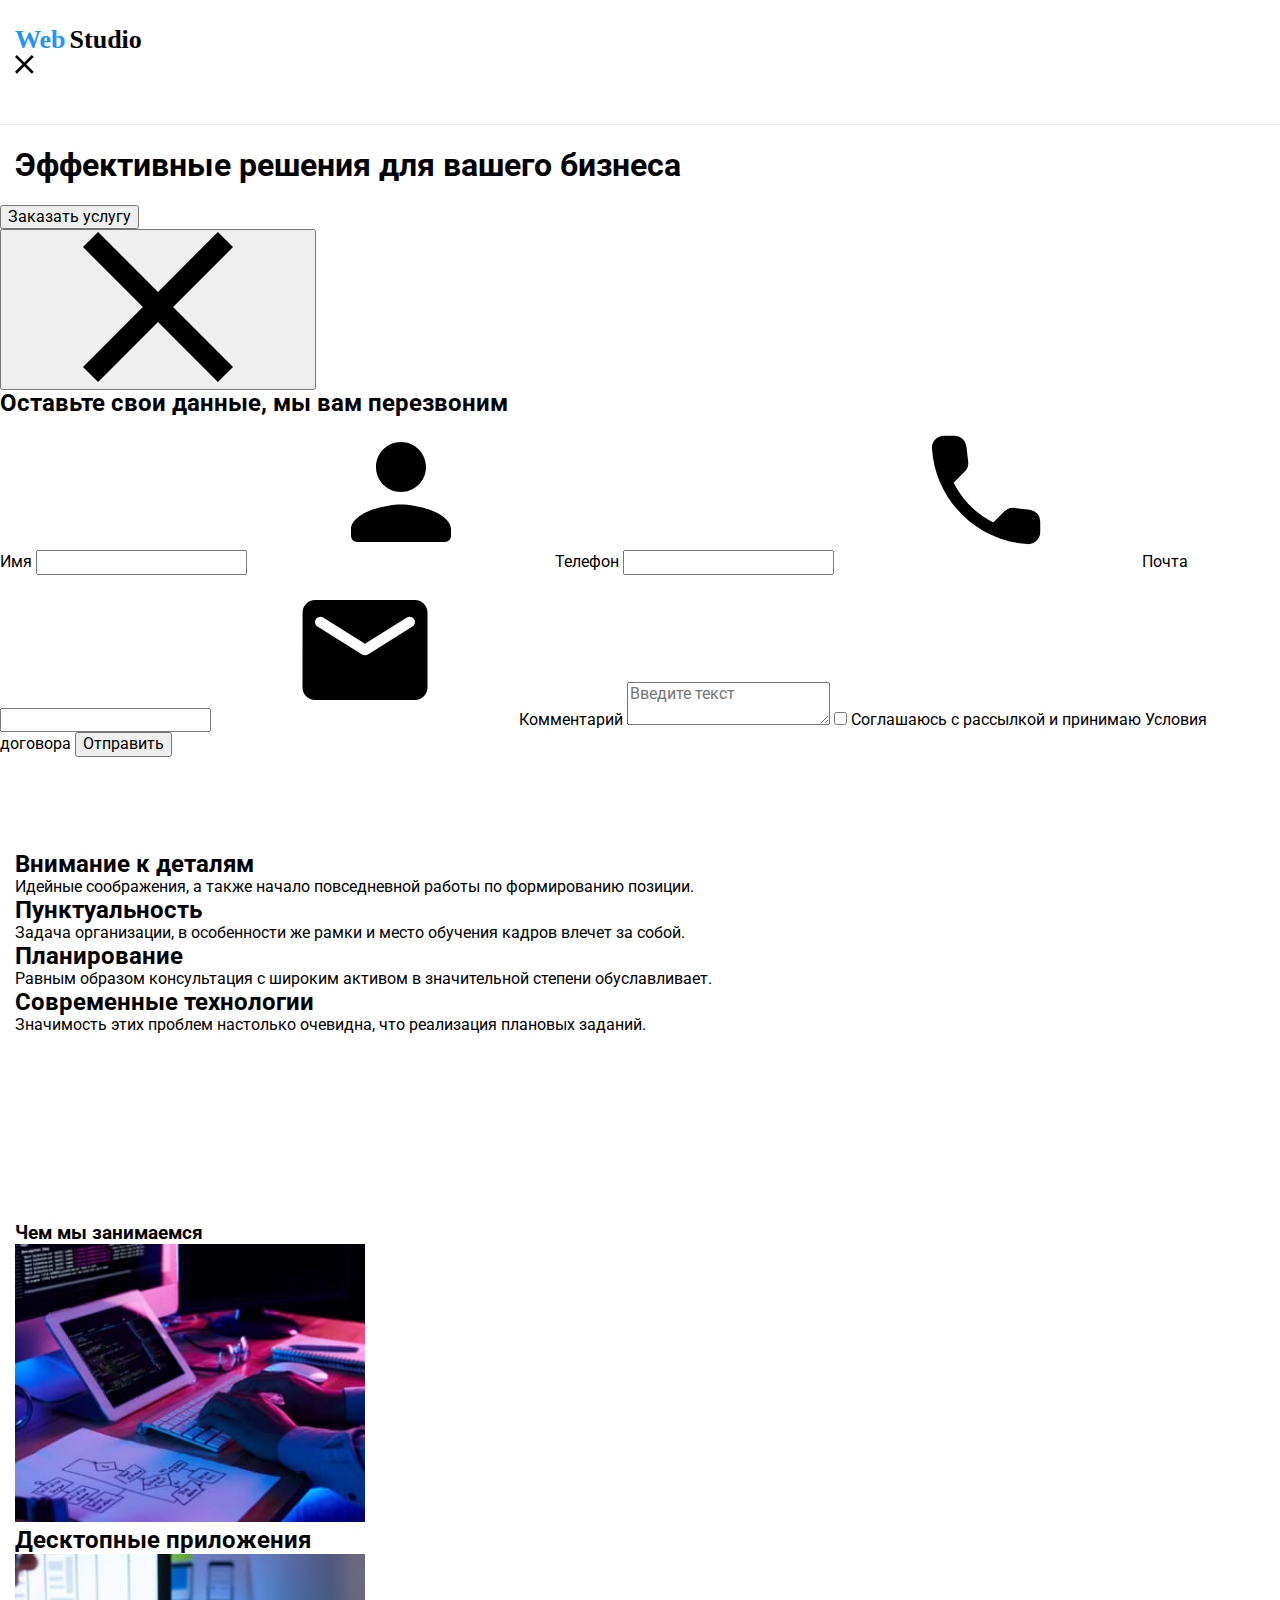
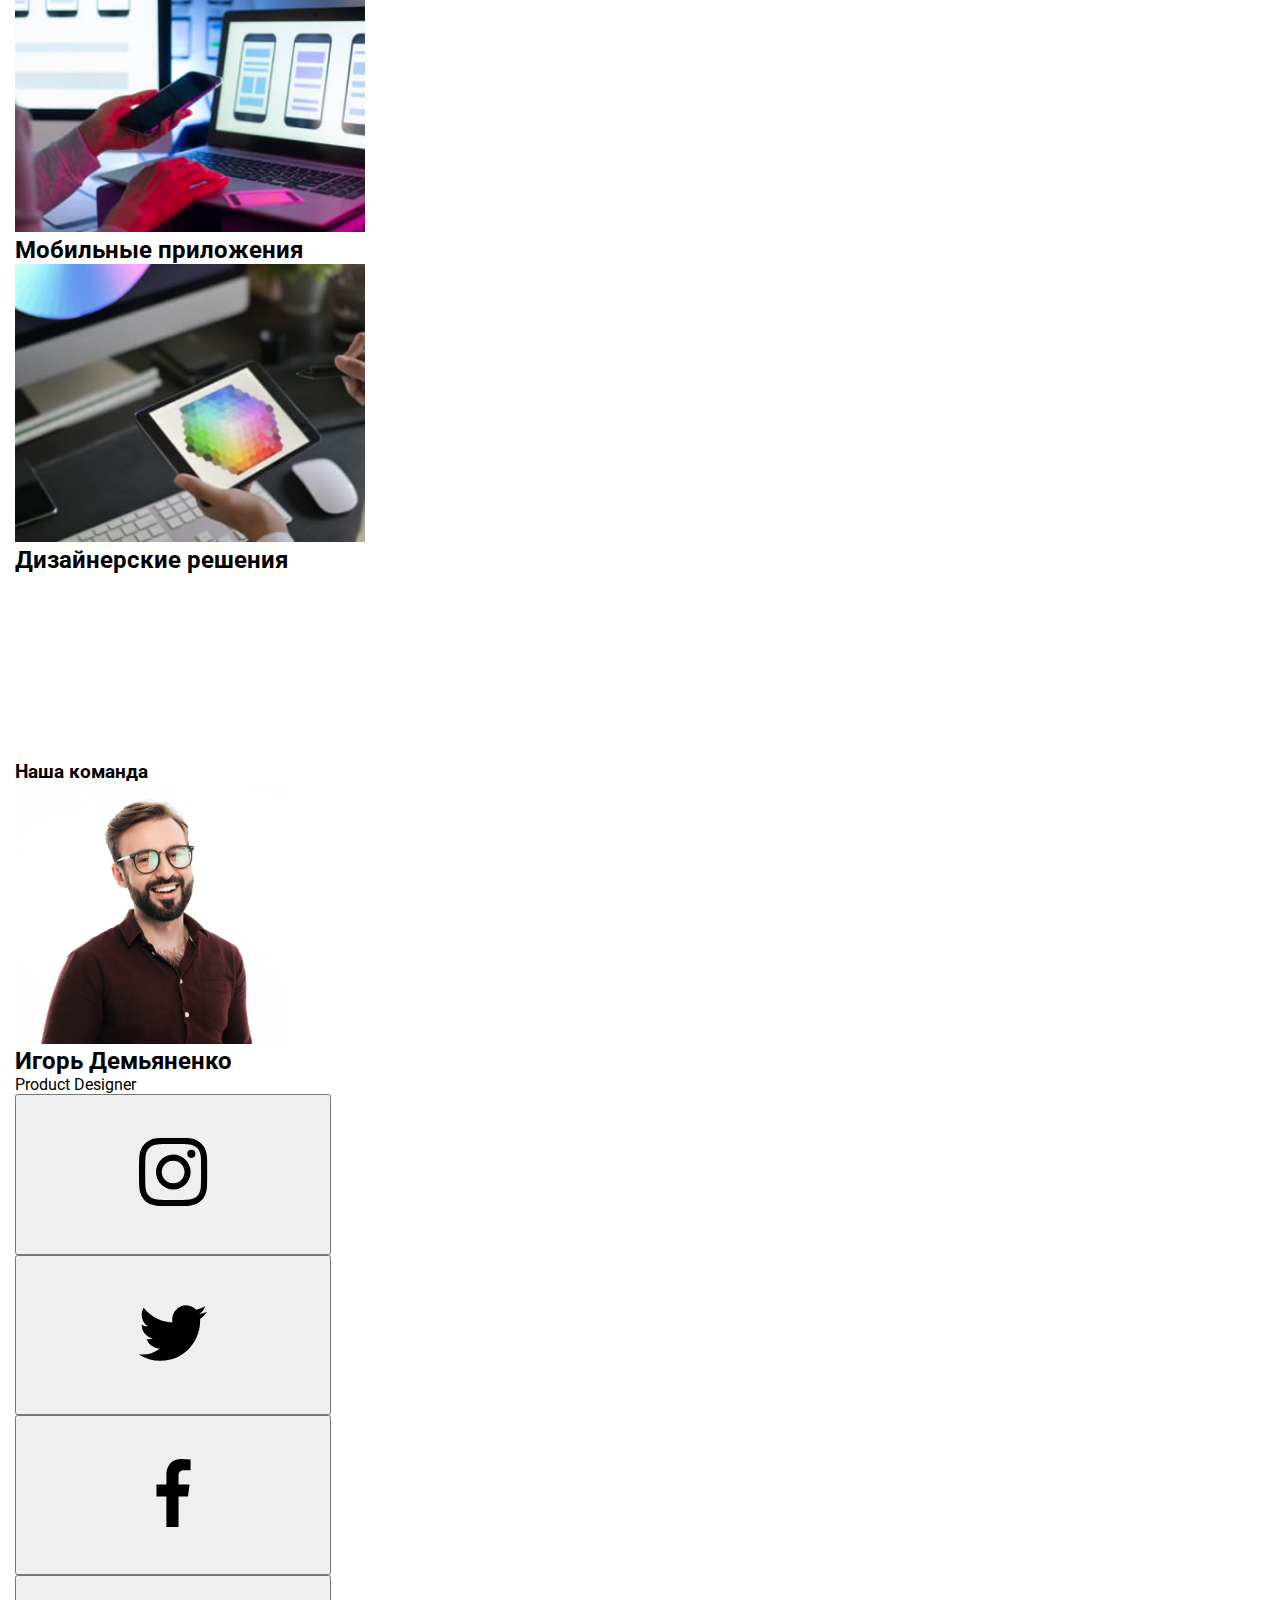
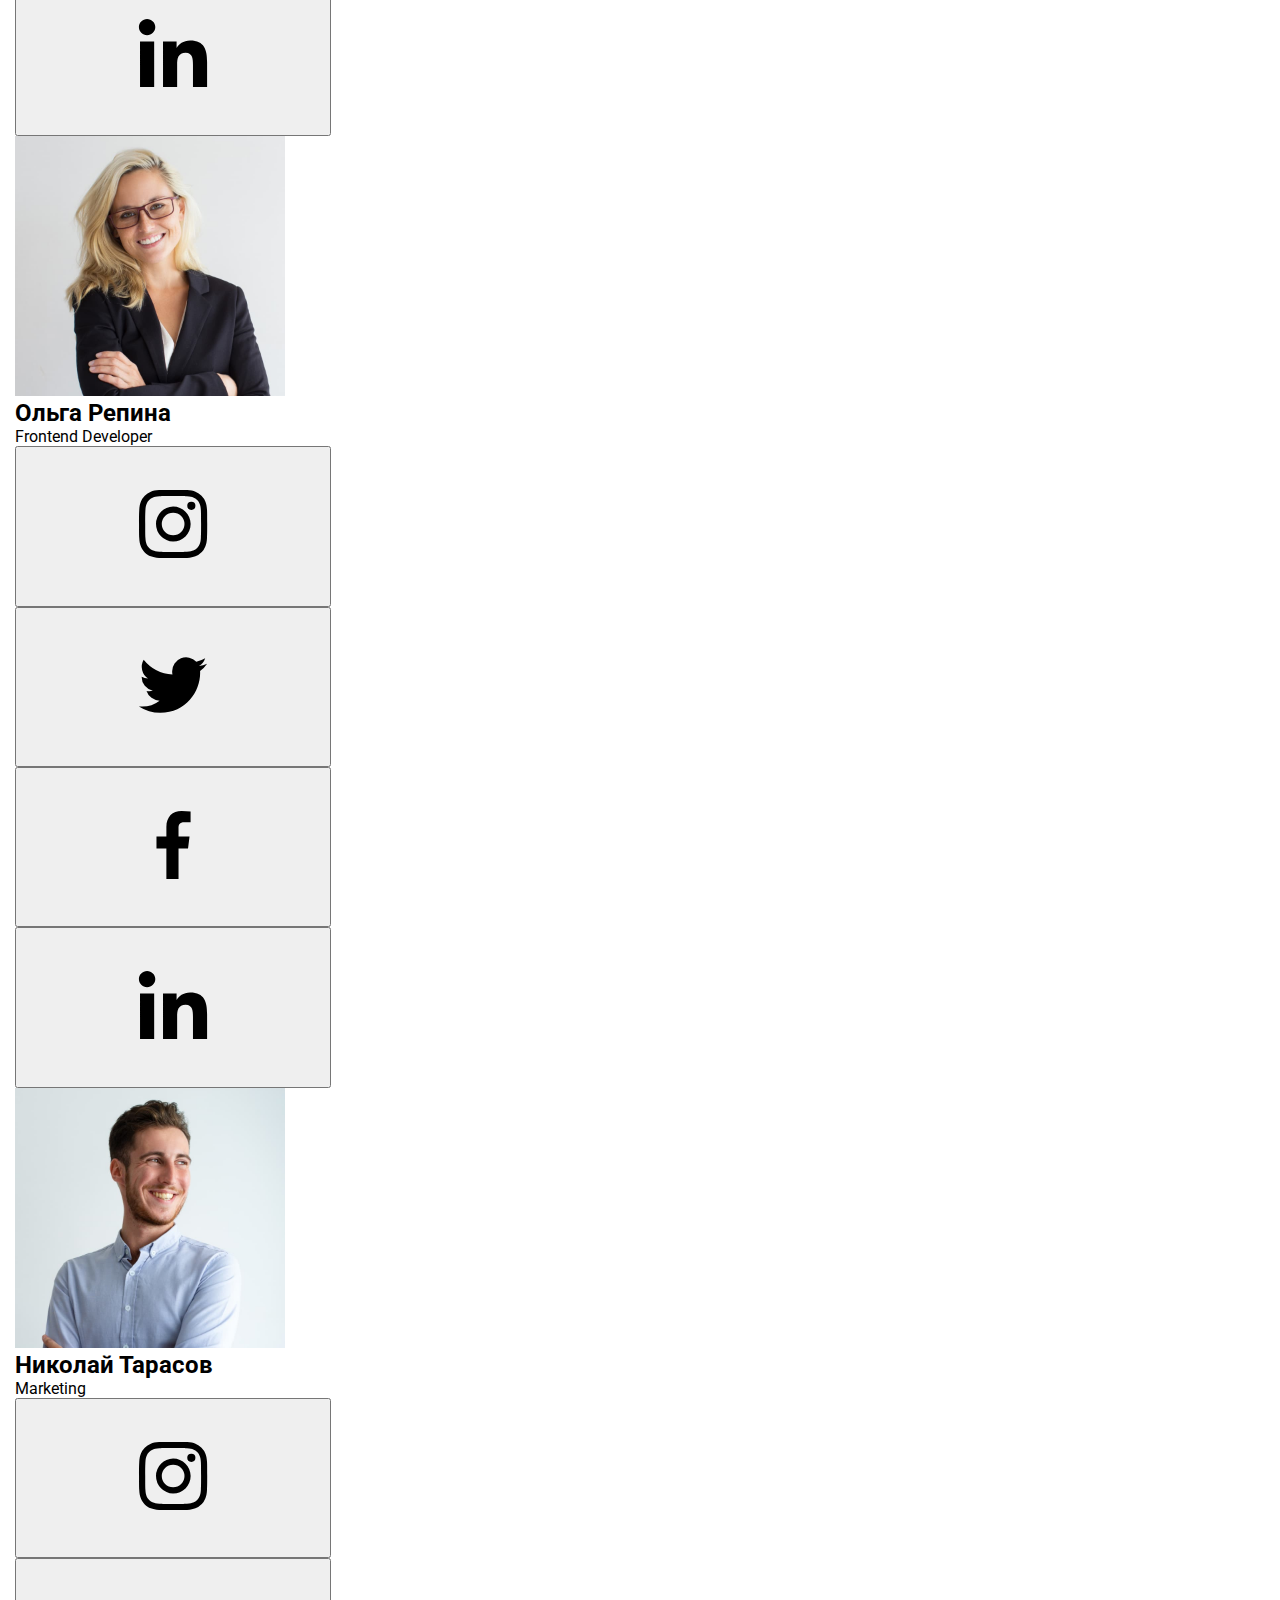
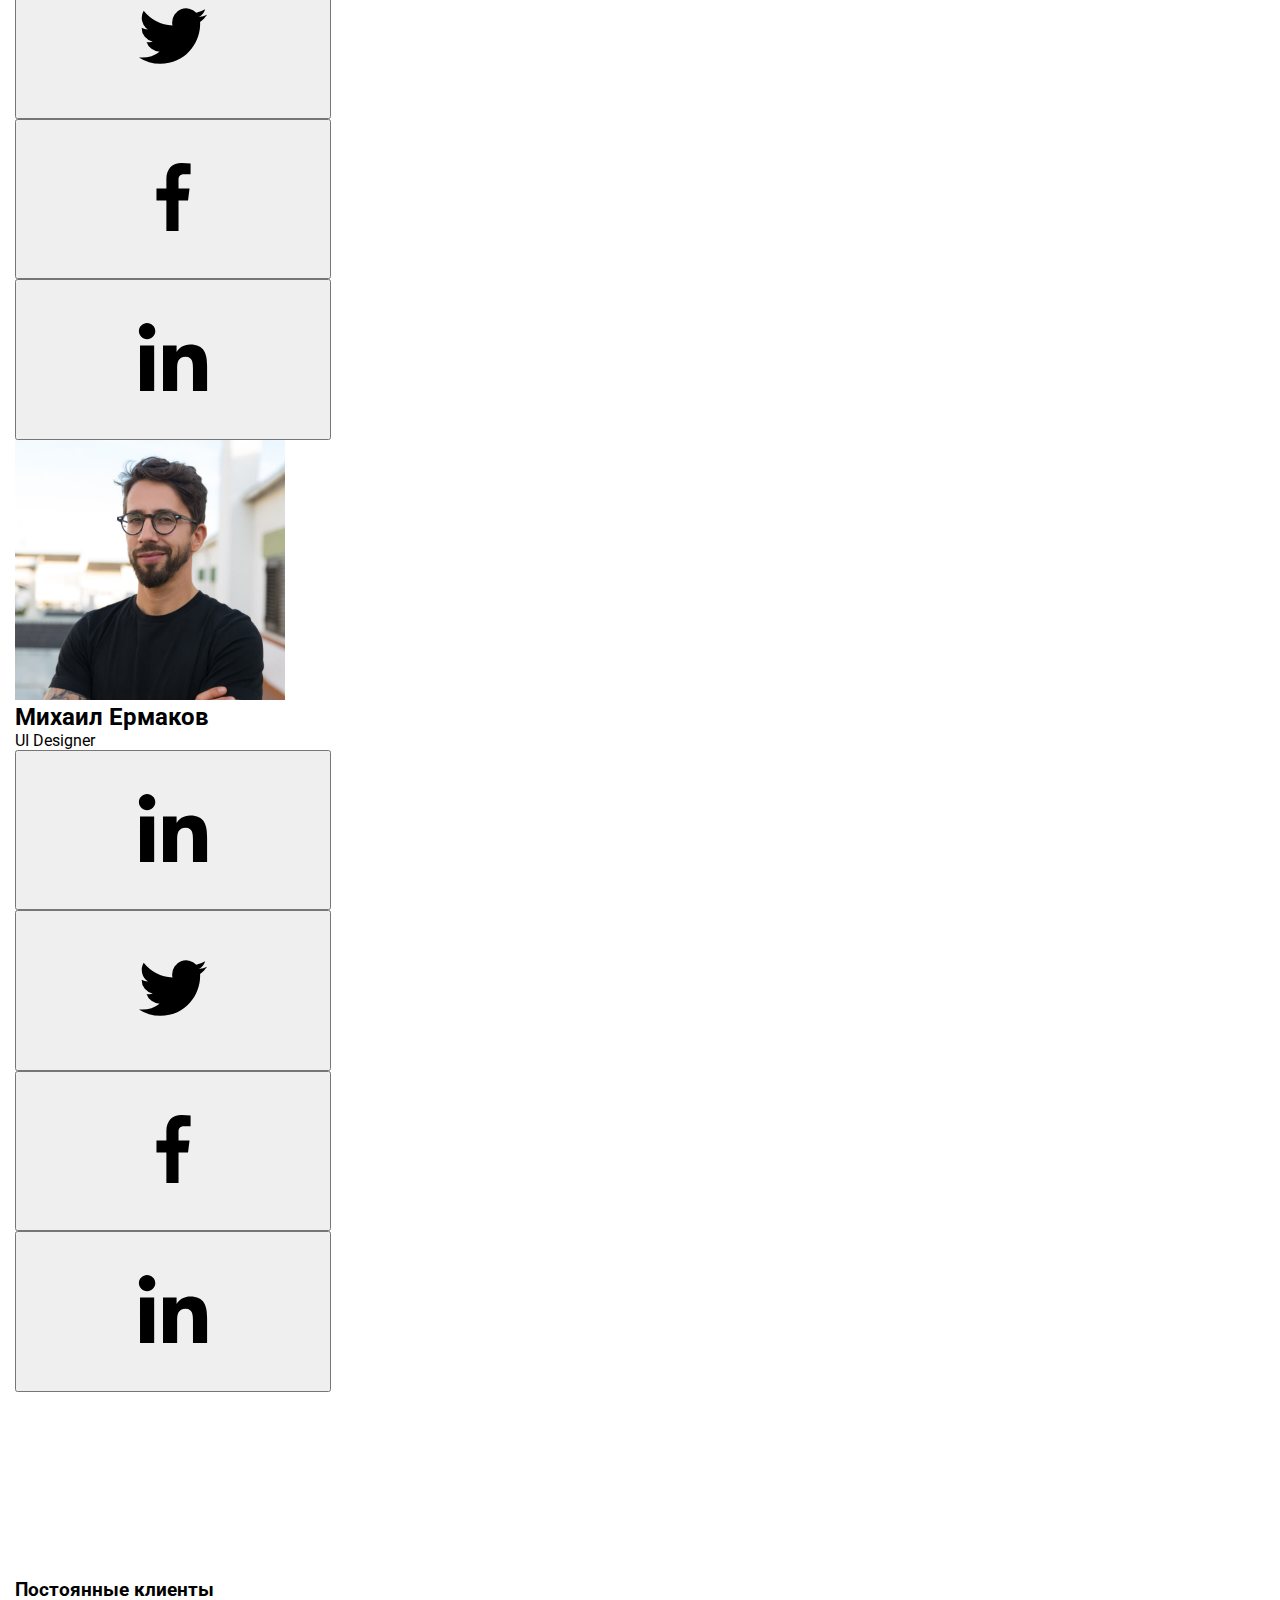
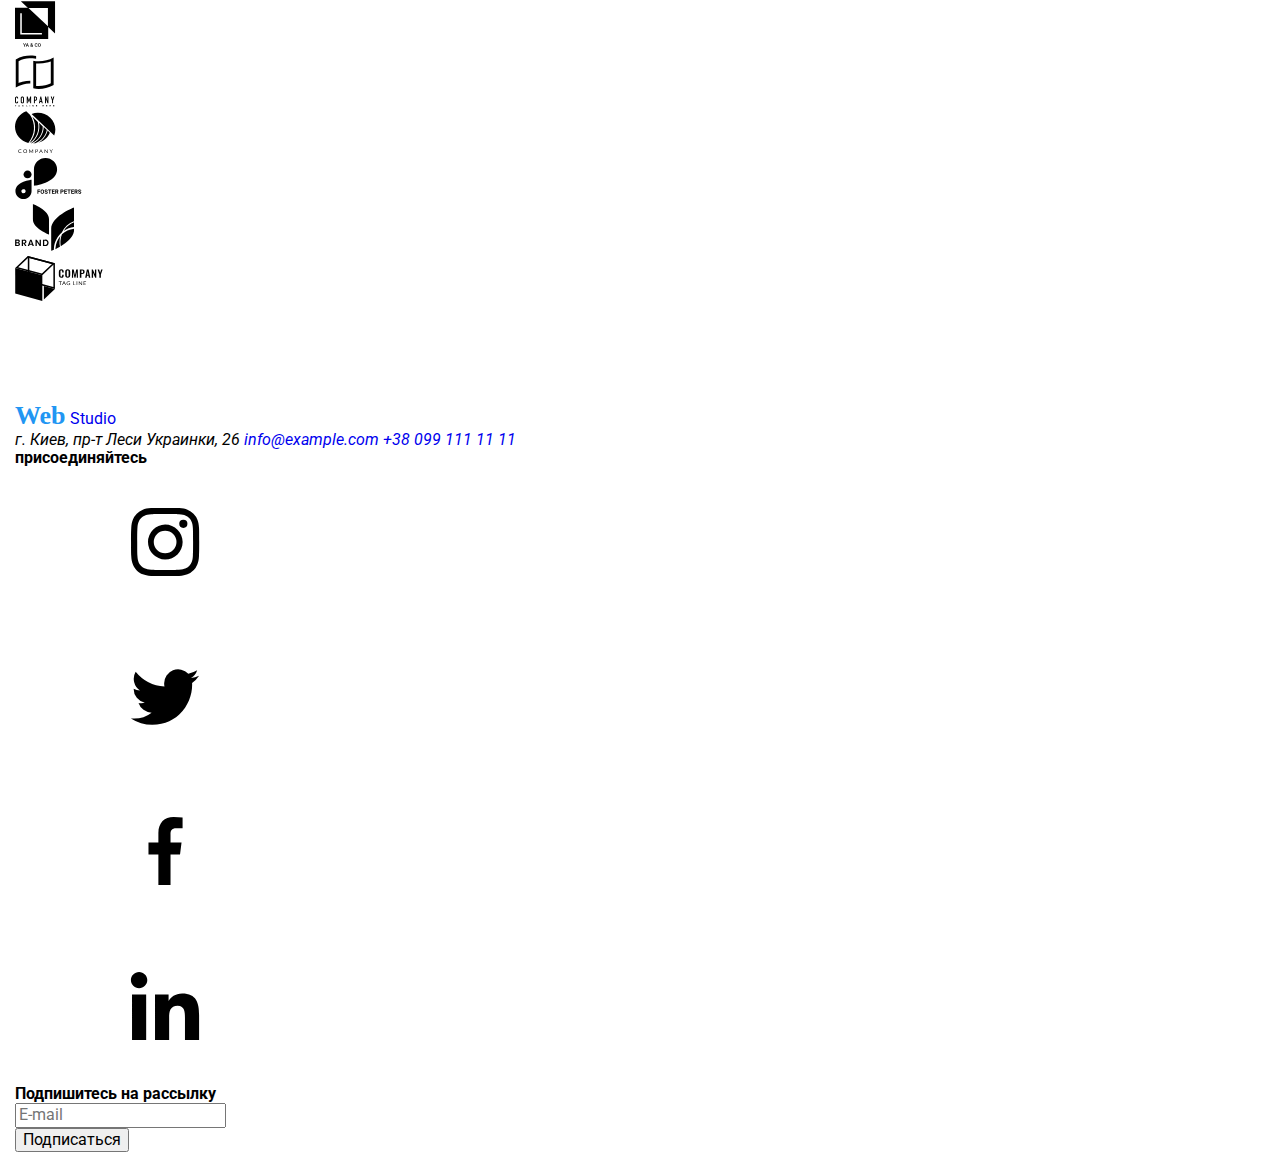
==== commit ed12997e: "hw8" ====
--- a/index.html
+++ b/index.html
@@ -25,6 +25,31 @@
               <span class="font--style--black">Studio</span>
             </a>
           </div>
+          <button
+            type="button"
+            class="menu-button is-open"
+            aria-expanded="false"
+            data-menu-button
+          >
+            <svg
+              xmlns="http://www.w3.org/2000/svg"
+              class="mobile-menu-button"
+              aria-label="menu switcher"
+            >
+              <use
+                width="24"
+                height="16"
+                class="icon-menu"
+                xlink:href="./assets/image/sprite2.svg#icon-menu-open"
+              />
+              <use
+                width="19"
+                height="19"
+                class="icon-close-menu"
+                xlink:href="./assets/image/sprite2.svg#icon-menu-close"
+              />
+            </svg>
+          </button>
           <ul class="site-nav">
             <li class="site-nav-items">
               <a class="links studio" href="./index.html">Студия</a>
@@ -196,9 +221,7 @@
       <!--our projects-->
       <section class="our-projects section">
         <div class="container">
-          <h3 class="projects-section-header">
-            Чем мы занимаемся
-          </h3>
+          <h3 class="projects-section-header">Чем мы занимаемся</h3>
           <ul class="projects-list">
             <li class="projects-list-item">
               <img
@@ -206,9 +229,7 @@
                 alt="computer"
                 width="350"
               />
-              <h2 class="projects-description">
-                Десктопные приложения
-              </h2>
+              <h2 class="projects-description">Десктопные приложения</h2>
             </li>
             <li class="projects-list-item">
               <img src="./assets/image/phone.jpg" alt="phone" width="350" />
@@ -216,9 +237,7 @@
             </li>
             <li class="projects-list-item">
               <img src="./assets/image/screen.jpg" alt="screen" width="350" />
-              <h2 class="projects-description">
-                Дизайнерские решения
-              </h2>
+              <h2 class="projects-description">Дизайнерские решения</h2>
             </li>
           </ul>
         </div>
@@ -502,9 +521,7 @@
       <!--Our costomers-->
       <section class="our-costomers section">
         <div class="container">
-          <h3 class="regular-recipients-header">
-            Постоянные клиенты
-          </h3>
+          <h3 class="regular-recipients-header">Постоянные клиенты</h3>
           <ul class="costomers-list">
             <li class="costomers-list-item">
               <a href="#">
@@ -673,5 +690,6 @@
       </div>
     </footer>
     <script src="./assets/js/modal.js"></script>
+    <script src="./assets/js/mobile-modal-menu.js"></script>
   </body>
 </html>
--- a/assets/css/main.min.css
+++ b/assets/css/main.min.css
@@ -1,2 +1,2 @@
-html{-webkit-box-sizing:border-box;box-sizing:border-box}body{font-family:Roboto,sans-serif;background-color:#fff;margin:0}*,*::before,*::after{-webkit-box-sizing:inherit;box-sizing:inherit}*,*:hover,*:focus{outline:none}h1,h2,h3,h4,h5,h6,p{margin:0 0;padding:0 0}ul{list-style-type:none;margin:0 0;padding:0 0}figure{margin:0 0;padding:0 0}.container{max-width:1200px;margin:0 auto;padding-left:15px;padding-right:15px}.section{padding-top:94px;padding-bottom:94px}.section-portfolio{padding-top:93px;padding-bottom:94px}/*! normalize.css v8.0.1 | MIT License | github.com/necolas/normalize.css */html{line-height:1.15;-webkit-text-size-adjust:100%}main{display:block}h1{font-size:2em;margin:0.67em 0}hr{-webkit-box-sizing:content-box;box-sizing:content-box;height:0;overflow:visible}pre{font-family:monospace, monospace;font-size:1em}a{background-color:transparent;text-decoration:none}abbr[title]{border-bottom:none;text-decoration:underline;-webkit-text-decoration:underline dotted;text-decoration:underline dotted}b,strong{font-weight:bolder}code,kbd,samp{font-family:monospace, monospace;font-size:1em}small{font-size:80%}sub,sup{font-size:75%;line-height:0;position:relative;vertical-align:baseline}sub{bottom:-0.25em}sup{top:-0.5em}img{border-style:none}button,input,optgroup,select,textarea{font-family:inherit;font-size:100%;line-height:1.15;margin:0}button,input{overflow:visible}button,select{text-transform:none}button,[type='button'],[type='reset'],[type='submit']{-webkit-appearance:button}button::-moz-focus-inner,[type='button']::-moz-focus-inner,[type='reset']::-moz-focus-inner,[type='submit']::-moz-focus-inner{border-style:none;padding:0}button:-moz-focusring,[type='button']:-moz-focusring,[type='reset']:-moz-focusring,[type='submit']:-moz-focusring{outline:1px dotted ButtonText}fieldset{padding:0.35em 0.75em 0.625em}legend{-webkit-box-sizing:border-box;box-sizing:border-box;color:inherit;display:table;max-width:100%;padding:0;white-space:normal}progress{vertical-align:baseline}textarea{overflow:auto}[type='checkbox'],[type='radio']{-webkit-box-sizing:border-box;box-sizing:border-box;padding:0}[type='number']::-webkit-inner-spin-button,[type='number']::-webkit-outer-spin-button{height:auto}[type='search']{-webkit-appearance:textfield;outline-offset:-2px}[type='search']::-webkit-search-decoration{-webkit-appearance:none}::-webkit-file-upload-button{-webkit-appearance:button;font:inherit}details{display:block}summary{display:list-item}template{display:none}[hidden]{display:none}.main-header{border-bottom:1px solid #ececec}.navigation-container{display:-webkit-box;display:-ms-flexbox;display:flex;-webkit-box-align:center;-ms-flex-align:center;align-items:center;padding-top:24px;padding-bottom:25px}.nav-links{display:-webkit-box;display:-ms-flexbox;display:flex;-webkit-box-align:center;-ms-flex-align:center;align-items:center}.logo{display:inline-block}.logo-style{display:-webkit-box;display:-ms-flexbox;display:flex;-webkit-box-align:center;-ms-flex-align:center;align-items:center}.font--style--blue{font-family:Raleway;font-style:normal;font-weight:bold;font-size:26px;line-height:31px;color:#2196f3}.font--style--black{font-family:Raleway;font-style:normal;font-weight:bold;font-size:26px;line-height:31px;color:#000}.site-nav{display:-webkit-box;display:-ms-flexbox;display:flex;-webkit-box-align:center;-ms-flex-align:center;align-items:center;margin-left:85px}.site-nav-items{margin-left:50px;position:relative}.site-nav-items:first-child{margin-left:0}.site-nav .links{color:#000}.site-nav .links{-webkit-transition:250ms;transition:250ms}.site-nav .links:hover,.site-nav .links:focus,.site-nav .links:active{color:#2196f3}.studio::after{content:'';position:absolute;left:0;bottom:-32px;display:block;width:100%;height:5px;border-radius:2px;background-color:#2196f3}.site-nav .site-nav-items .studio{color:#2196f3}.studio-portfolio::after{content:'';position:absolute;left:0;bottom:-32px;display:block;width:100%;height:5px;border-radius:2px;background-color:#2196f3;-webkit-transform:scaleY(0%);transform:scaleY(0%);-webkit-transform-origin:bottom;transform-origin:bottom;-webkit-transition:-webkit-transform 250ms;transition:-webkit-transform 250ms;transition:transform 250ms;transition:transform 250ms, -webkit-transform 250ms}.studio-portfolio:hover::after{-webkit-transform:scaleY(100%);transform:scaleY(100%)}.portfolio::after{content:'';position:absolute;left:0;bottom:-32px;display:block;width:100%;height:5px;border-radius:2px;background-color:#2196f3}.site-nav .site-nav-items .portfolio{color:#2196f3}.portfolio-studio::after{content:'';position:absolute;left:0;bottom:-32px;display:block;width:100%;height:5px;border-radius:2px;background-color:#2196f3;-webkit-transform:scaleY(0);transform:scaleY(0);-webkit-transform-origin:bottom;transform-origin:bottom;-webkit-transition:-webkit-transform 185ms;transition:-webkit-transform 185ms;transition:transform 185ms;transition:transform 185ms, -webkit-transform 185ms}.portfolio-studio:hover::after{-webkit-transform:scaleY(100%);transform:scaleY(100%)}.contacts::after{content:'';position:absolute;left:0;bottom:-32px;display:block;width:100%;height:5px;border-radius:2px;background-color:#2196f3;-webkit-transform:scaleY(0);transform:scaleY(0);-webkit-transform-origin:bottom;transform-origin:bottom;-webkit-transition:-webkit-transform 185ms;transition:-webkit-transform 185ms;transition:transform 185ms;transition:transform 185ms, -webkit-transform 185ms}.contacts:hover::after{-webkit-transform:scaleY(100%);transform:scaleY(100%)}.contacts:focus::after{-webkit-transform:scaleY(100%);transform:scaleY(100%)}.our-contacts{-webkit-box-align:center;-ms-flex-align:center;align-items:center;display:-webkit-box;display:-ms-flexbox;display:flex;margin-left:auto}.email--style{display:-webkit-box;display:-ms-flexbox;display:flex;-webkit-box-align:center;-ms-flex-align:center;align-items:center;font-style:normal;font-weight:500;font-size:14px;line-height:16px;color:#757575;fill:#757575;-webkit-transition:250ms;transition:250ms}.mail-icon-style{width:16px;height:11px;margin-right:10px}.email--style:hover,.email--style:focus{color:#2196f3;fill:#2196f3}.number--style{display:-webkit-box;display:-ms-flexbox;display:flex;-webkit-box-align:center;-ms-flex-align:center;align-items:center;font-style:normal;font-weight:500;font-size:14px;line-height:16px;margin-left:30px;color:#757575;fill:#757575;-webkit-transition:250ms;transition:250ms}.number-icon-style{width:10px;height:15px;margin-right:10px}.number--style:hover,.number--style:focus{color:#2196f3;fill:#2196f3}footer{background:#2f303a}.footer-container{padding-bottom:60px;padding-top:60px;display:-webkit-box;display:-ms-flexbox;display:flex;-ms-flex-wrap:wrap;flex-wrap:wrap;-webkit-box-pack:center;-ms-flex-pack:center;justify-content:center;-webkit-box-align:baseline;-ms-flex-align:baseline;align-items:baseline}.footer-logo-address{min-width:267px}.address-style-footer{margin-top:20px}.font--style--white{font-family:Raleway;font-style:normal;font-weight:bold;font-size:26px;line-height:31px;letter-spacing:0.03em;color:#fff}.email--no--decaration{font-style:normal;font-weight:normal;font-size:14px;line-height:24px;letter-spacing:0.03em;color:rgba(255,255,255,0.6)}.number--no--decoration{font-style:normal;font-weight:normal;font-size:14px;line-height:24px;letter-spacing:0.03em;color:rgba(255,255,255,0.6)}.street--style{font-style:normal;font-weight:normal;font-size:14px;line-height:24px;letter-spacing:0.03em;color:#ffffff;display:-webkit-box;display:-ms-flexbox;display:flex;-ms-flex-wrap:wrap;flex-wrap:wrap}.email--footer--style{font-style:normal;font-weight:normal;font-size:14px;line-height:24px;letter-spacing:0.03em;color:rgba(255,255,255,0.6);margin-top:9px;display:-webkit-box;display:-ms-flexbox;display:flex;-ms-flex-wrap:wrap;flex-wrap:wrap}.footer--number--style{font-style:normal;font-weight:normal;font-size:14px;line-height:24px;letter-spacing:0.03em;color:rgba(255,255,255,0.6);margin-top:9px;display:-webkit-box;display:-ms-flexbox;display:flex;-ms-flex-wrap:wrap;flex-wrap:wrap}.social-container{display:-webkit-box;display:-ms-flexbox;display:flex}.social-networks-footer{min-width:272px;margin-left:30px}.footer--header--join{font-style:normal;font-weight:bold;font-size:14px;line-height:16px;letter-spacing:0.03em;text-transform:uppercase;color:#ffffff;margin-bottom:20px}.footer-social-list{display:-webkit-box;display:-ms-flexbox;display:flex}.footer-social-list li{margin-right:10px}.footer-social-list li:nth-child(4n){margin-right:0}.footer-logo-style{width:44px;height:44px;border-radius:2em;fill:#fff;background:rgba(255,255,255,0.1);-webkit-transition:250ms;transition:250ms}.footer-logo-style:hover{background-color:#2196f3}.button-footer{display:-webkit-box;display:-ms-flexbox;display:flex;margin-left:30px;min-width:570px}.footer--subscribe--header{font-style:normal;font-weight:bold;font-size:14px;line-height:16px;letter-spacing:0.03em;text-transform:uppercase;color:#ffffff;margin-bottom:20px}.footer-input{min-width:358px;height:50px;border:1px solid rgba(255,255,255,0.3);-webkit-filter:drop-shadow(0px 4px 4px rgba(0,0,0,0.15));filter:drop-shadow(0px 4px 4px rgba(0,0,0,0.15));border-radius:4px;background:#2f303a;padding:16px 15px}.footer-input::-webkit-input-placeholder{color:rgba(255,255,255,0.5)}.footer-input:-ms-input-placeholder{color:rgba(255,255,255,0.5)}.footer-input::-ms-input-placeholder{color:rgba(255,255,255,0.5)}.footer-input::placeholder{color:rgba(255,255,255,0.5)}.button-footer-style{position:relative;display:-webkit-box;display:-ms-flexbox;display:flex;-webkit-box-pack:center;-ms-flex-pack:center;justify-content:center;-ms-flex-item-align:end;align-self:flex-end;min-width:250px;height:50px;font-style:normal;font-weight:bold;font-size:16px;line-height:30px;border-radius:4px;border:1px solid transparent;-webkit-box-shadow:0px 4px 4px rgba(0,0,0,0.15);box-shadow:0px 4px 4px rgba(0,0,0,0.15);min-width:200px;padding:10px 32px;margin-left:12px;color:#ffffff;background-color:#2196f3;cursor:pointer}.button-footer-style::after{content:'';width:24px;height:24px;background-image:url(../image/iconsend.svg);margin-left:10px;-ms-flex-item-align:center;-ms-grid-row-align:center;align-self:center}.button-footer-style:hover{background-color:#1774c0}.main-banner{background-image:-webkit-gradient(linear, left top, right top, from(rgba(47,48,58,0.4)), to(rgba(47,48,58,0.4))),url(../image/Headerimg.jpg);background-image:linear-gradient(to right, rgba(47,48,58,0.4), rgba(47,48,58,0.4)),url(../image/Headerimg.jpg);background-color:#212121;min-width:100%;margin:auto;width:1600px;height:600px;background-repeat:no-repeat;background-position:center;background-size:cover}.title-container{display:-webkit-box;display:-ms-flexbox;display:flex;-ms-flex-wrap:wrap;flex-wrap:wrap;-webkit-box-pack:center;-ms-flex-pack:center;justify-content:center;text-align:center;max-width:696px}.container-btn .btn-style{outline:none}.btn-tittle{padding-top:200px;padding-bottom:200px}.container-btn{display:-webkit-box;display:-ms-flexbox;display:flex;-ms-flex-wrap:wrap;flex-wrap:wrap;-webkit-box-pack:center;-ms-flex-pack:center;justify-content:center;text-align:center;margin-top:45px}.font-banner-style{font-style:normal;font-weight:900;font-size:44px;line-height:60px;letter-spacing:0.06em;text-transform:uppercase;margin:0 0;color:#ffffff}.btn-style{display:inline-block;font-style:normal;font-weight:700px;font-size:17px;line-height:30px;border-radius:4px;border:1px solid transparent;min-width:200px;padding:10px 32px;color:#ffffff;background-color:#2196f3;-webkit-transition:background-color 250ms cubic-bezier(0.4, 0, 0.2, 1);transition:background-color 250ms cubic-bezier(0.4, 0, 0.2, 1)}.btn-style:hover{cursor:pointer;background-color:#088bf7}.backdrop{position:fixed;top:0;left:0;width:100%;height:100%;background:rgba(0,0,0,0.2)}.backdrop.is-hidden{opacity:0;pointer-events:none}.modal{position:absolute;top:50%;left:50%;-webkit-transform:translate(-50%, -50%) scaleY(1);transform:translate(-50%, -50%) scaleY(1);max-width:528px;background:#ffffff;-webkit-box-shadow:0px 1px 3px rgba(0,0,0,0.12),0px 1px 1px rgba(0,0,0,0.14),0px 2px 1px rgba(0,0,0,0.2);box-shadow:0px 1px 3px rgba(0,0,0,0.12),0px 1px 1px rgba(0,0,0,0.14),0px 2px 1px rgba(0,0,0,0.2);border-radius:4px;-webkit-transition:-webkit-transform 250ms cubic-bezier(0.4, 0, 0.2, 1);transition:-webkit-transform 250ms cubic-bezier(0.4, 0, 0.2, 1);transition:transform 250ms cubic-bezier(0.4, 0, 0.2, 1);transition:transform 250ms cubic-bezier(0.4, 0, 0.2, 1), -webkit-transform 250ms cubic-bezier(0.4, 0, 0.2, 1)}.backdrop.is-hidden .modal{-webkit-transform:translate(-50%, -50%) scaleY(0.6);transform:translate(-50%, -50%) scaleY(0.6)}.modal .modal-btn-style{outline:none}.modal-btn-style{position:absolute;top:8px;right:8px;width:30px;height:30px;background:#ffffff;border:1px solid rgba(0,0,0,0.1);-webkit-box-sizing:border-box;box-sizing:border-box;border-radius:2em;padding:0;margin:0}.button-close-icon{width:11px;height:11px}.modal-btn-style:hover{background-color:#0000001a}.modal-title{padding-top:40px;padding-right:40px;padding-left:40px;margin-bottom:12px;font-style:normal;font-weight:bold;font-size:20px;line-height:23px;text-align:center;letter-spacing:0.03em;color:#212121}.form-container{padding-left:40px;padding-right:40px;padding-bottom:40px}.form-field{position:relative;margin-bottom:10px}.form-field:focus-within>.icon{fill:#2196f3}.form-field:focus-within>.form-input{border:1px solid #2196f3}.form-input{min-width:100%;margin-top:4px;margin-bottom:10px;padding:11px 42px;font:inherit;border:1px solid rgba(33,33,33,0.2);border-radius:4px}.form-name-style{font-style:normal;font-weight:normal;font-size:13px;line-height:14px;letter-spacing:0.01em;color:#757575}.icon{position:absolute;top:0%;left:12px;-webkit-transform:translateY(1px);transform:translateY(1px)}.form-icon-name{width:18px;height:18px;display:inline-block}.form-icon-phone{width:18px;height:18px;display:inline-block}.form-icon-email{width:18px;height:18px;display:inline-block}textarea{width:448px;height:120px;padding:12px 16px;border:1px solid rgba(33,33,33,0.2);border-radius:4px;resize:none}textarea:focus-within{border:1px solid #2196f3}textarea::-webkit-input-placeholder{font-style:normal;font-weight:normal;font-size:14px;line-height:16px;letter-spacing:0.01em;color:rgba(117,117,117,0.5)}textarea:-ms-input-placeholder{font-style:normal;font-weight:normal;font-size:14px;line-height:16px;letter-spacing:0.01em;color:rgba(117,117,117,0.5)}textarea::-ms-input-placeholder{font-style:normal;font-weight:normal;font-size:14px;line-height:16px;letter-spacing:0.01em;color:rgba(117,117,117,0.5)}textarea::placeholder{font-style:normal;font-weight:normal;font-size:14px;line-height:16px;letter-spacing:0.01em;color:rgba(117,117,117,0.5)}label textarea{margin-top:4px;margin-bottom:20px}.textarea-comment-style{font-style:normal;font-weight:normal;font-size:12px;line-height:14px;letter-spacing:0.01em;color:#757575}.form-checkbox-style{display:-webkit-box;display:-ms-flexbox;display:flex;-webkit-box-align:center;-ms-flex-align:center;align-items:center;-webkit-box-pack:center;-ms-flex-pack:center;justify-content:center}.checkbox{appearance:none;-moz-appearance:none;-webkit-appearance:none;position:absolute}.checkbox-icon{display:block;width:16px;height:15px;border:2px solid #000000;border-radius:3px}.checkbox:checked+.checkbox-icon{background:url(../image/check.svg);border-color:#2196f3;background-size:contain;background-origin:border-box}.form-checkbox-text-style{font-style:normal;font-weight:normal;font-size:14px;line-height:24px;letter-spacing:0.03em;color:#757575;margin-left:7px}.form-checkbox-text-style span{-webkit-text-decoration-line:underline;text-decoration-line:underline;color:#2196f3}form .form-button-style{margin-left:auto;margin-right:auto}.form-button-style{display:-webkit-box;display:-ms-flexbox;display:flex;font-style:normal;font-weight:bold;font-size:16px;line-height:30px;border-radius:4px;letter-spacing:0.06em;border:1px solid transparent;min-width:200px;margin-top:30px;padding:10px 55px;color:#ffffff;background:#188ce8;-webkit-transition:background-color 250ms cubic-bezier(0.4, 0, 0.2, 1);transition:background-color 250ms cubic-bezier(0.4, 0, 0.2, 1);cursor:pointer}.form-button-style:hover{background-color:#1075c7}.info-list{display:-webkit-box;display:-ms-flexbox;display:flex;-webkit-box-pack:center;-ms-flex-pack:center;justify-content:center}.info-list-item{width:270px}.info-list-item::before{content:'';display:block;background-repeat:no-repeat;background-position:center;width:270px;height:120px;border-radius:4px;background:#f5f4fa}.info-list-item:nth-child(1)::before{background-image:url(../image/antenna1.svg);background-repeat:no-repeat;background-position:center}.info-list-item:nth-child(2)::before{background-image:url(../image/clock1.svg);background-repeat:no-repeat;background-position:center}.info-list-item:nth-child(3)::before{background-image:url(../image/diagram1.svg);background-repeat:no-repeat;background-position:center}.info-list-item:nth-child(4)::before{background-image:url(../image/astronaut1.svg);background-repeat:no-repeat;background-position:center}.info-list-item:nth-child(n+2){margin-left:30px}.info-list-item h2:nth-child(n+1){margin-top:30px}.info-section-header{font-style:normal;font-weight:bold;font-size:14px;line-height:16px;letter-spacing:0.03em;text-transform:uppercase;color:#212121}.info-section-font{font-style:normal;font-weight:normal;font-size:14px;line-height:24px;letter-spacing:0.03em;color:#757575;margin-top:10px}.projects-section-header{font-style:normal;font-weight:bold;font-size:36px;line-height:42px;letter-spacing:0.03em;color:#212121;margin-bottom:50px;text-align:center}.projects-list{display:-webkit-box;display:-ms-flexbox;display:flex;-ms-flex-wrap:wrap;flex-wrap:wrap;-webkit-box-pack:center;-ms-flex-pack:center;justify-content:center}.projects-list-item{position:relative;overflow:hidden;z-index:-1}.projects-list-item:nth-child(n+2){margin-left:30px}.projects-list-item img{width:370px}.projects-description{position:absolute;width:100%;height:70px;font-style:normal;font-weight:bold;font-size:14px;line-height:16px;text-align:center;letter-spacing:0.03em;text-transform:uppercase;padding:27px;background-color:rgba(47,48,58,0.8);bottom:1%;left:0%;color:#ffffff}.card-list{display:-webkit-box;display:-ms-flexbox;display:flex;-ms-flex-wrap:wrap;flex-wrap:wrap;-webkit-box-pack:center;-ms-flex-pack:center;justify-content:center}.our-team{background:#f5f4fa}.our-team-header{font-style:normal;font-weight:bold;font-size:36px;line-height:42px;letter-spacing:0.03em;color:#212121;margin-bottom:50px;text-align:center}.card-list-item:nth-child(n+2){margin-left:30px}.figure-card{width:270px;-webkit-box-shadow:0px 2px 1px rgba(0,0,0,0.2),0px 1px 1px rgba(0,0,0,0.14),0px 1px 3px rgba(0,0,0,0.12);box-shadow:0px 2px 1px rgba(0,0,0,0.2),0px 1px 1px rgba(0,0,0,0.14),0px 1px 3px rgba(0,0,0,0.12);border-radius:0px 0px 4px 4px;background-color:#fff}.our-team-names{font-style:normal;font-weight:500;font-size:16px;line-height:19px;letter-spacing:0.03em;color:#212121;text-align:center}.our-team-names:nth-child(-n+5){margin-top:30px}.team-members-position{font-style:normal;font-weight:normal;font-size:16px;line-height:19px;letter-spacing:0.03em;color:#757575;text-align:center}.social-media-list{background-color:#ffffff;display:-webkit-box;display:-ms-flexbox;display:flex;-ms-flex-pack:distribute;justify-content:space-around;padding:24px 16px 32px;border-radius:0px 0px 4px 4px}.button-card-style{padding:0;background:none;border-style:none;width:44px;height:44px;display:-webkit-box;display:-ms-flexbox;display:flex;-webkit-box-pack:center;-ms-flex-pack:center;justify-content:center;-webkit-box-align:center;-ms-flex-align:center;align-items:center;cursor:pointer;border-radius:2em;-webkit-transition:300ms;transition:300ms}.button-card-style:hover{background-color:#2196f3;border-radius:2em}.icon-inst-svg{width:44px;height:44px;border-radius:2em;fill:#afb1b8;cursor:pointer;-webkit-transition:300ms;transition:300ms}.icon-inst-svg:hover{fill:#fff}.team-members-position:nth-child(-n+5){margin-top:10px;margin-bottom:16px}.social-media-list{display:-webkit-box;display:-ms-flexbox;display:flex}.social-media-list:nth-child(n+2){padding-bottom:24px}.costomers-list{display:-webkit-box;display:-ms-flexbox;display:flex;-ms-flex-wrap:wrap;flex-wrap:wrap;-webkit-box-pack:center;-ms-flex-pack:center;justify-content:center}.regular-recipients-header{font-style:normal;font-weight:bold;font-size:36px;line-height:42px;letter-spacing:0.03em;color:#212121;margin-bottom:50px;text-align:center}.costomers-list-item{display:-webkit-box;display:-ms-flexbox;display:flex;cursor:pointer;width:170px;height:90px;-webkit-box-align:center;-ms-flex-align:center;align-items:center;-webkit-box-pack:center;-ms-flex-pack:center;justify-content:center;border:1px solid #afb1b8;border-radius:4px;fill:#afb1b8;-webkit-transition:250ms;transition:250ms}.costomers-list-item:hover{fill:#2196f3;border:1px solid #2196f3}.costomers-list-item:nth-child(n+2){margin-left:30px}
+html{-webkit-box-sizing:border-box;box-sizing:border-box}body{font-family:Roboto,sans-serif;background-color:#fff;margin:0}*,*::before,*::after{-webkit-box-sizing:inherit;box-sizing:inherit}h1,h2,h3,h4,h5,h6,p{margin:0 0;padding:0 0}ul{list-style-type:none;margin:0 0;padding:0 0}figure{margin:0 0;padding:0 0}.container{margin:0 auto;padding-left:15px;padding-right:15px}@media screen and (min-widht: 576px){.container{width:576px}}@media screen and (min-widht: 768px){.container{width:768px}}@media screen and (min-widht: 1200px){.container{width:1200px}}.section{padding-top:94px;padding-bottom:94px}.section-portfolio{padding-top:93px;padding-bottom:94px}.navigation-container{padding-top:24px;padding-bottom:25px}/*! normalize.css v8.0.1 | MIT License | github.com/necolas/normalize.css */html{line-height:1.15;-webkit-text-size-adjust:100%}main{display:block}h1{font-size:2em;margin:0.67em 0}hr{-webkit-box-sizing:content-box;box-sizing:content-box;height:0;overflow:visible}pre{font-family:monospace, monospace;font-size:1em}a{background-color:transparent;text-decoration:none}abbr[title]{border-bottom:none;text-decoration:underline;-webkit-text-decoration:underline dotted;text-decoration:underline dotted}b,strong{font-weight:bolder}code,kbd,samp{font-family:monospace, monospace;font-size:1em}small{font-size:80%}sub,sup{font-size:75%;line-height:0;position:relative;vertical-align:baseline}sub{bottom:-0.25em}sup{top:-0.5em}img{border-style:none}button,input,optgroup,select,textarea{font-family:inherit;font-size:100%;line-height:1.15;margin:0}button,input{overflow:visible}button,select{text-transform:none}button,[type='button'],[type='reset'],[type='submit']{-webkit-appearance:button}button::-moz-focus-inner,[type='button']::-moz-focus-inner,[type='reset']::-moz-focus-inner,[type='submit']::-moz-focus-inner{border-style:none;padding:0}button:-moz-focusring,[type='button']:-moz-focusring,[type='reset']:-moz-focusring,[type='submit']:-moz-focusring{outline:1px dotted ButtonText}fieldset{padding:0.35em 0.75em 0.625em}legend{-webkit-box-sizing:border-box;box-sizing:border-box;color:inherit;display:table;max-width:100%;padding:0;white-space:normal}progress{vertical-align:baseline}textarea{overflow:auto}[type='checkbox'],[type='radio']{-webkit-box-sizing:border-box;box-sizing:border-box;padding:0}[type='number']::-webkit-inner-spin-button,[type='number']::-webkit-outer-spin-button{height:auto}[type='search']{-webkit-appearance:textfield;outline-offset:-2px}[type='search']::-webkit-search-decoration{-webkit-appearance:none}::-webkit-file-upload-button{-webkit-appearance:button;font:inherit}details{display:block}summary{display:list-item}template{display:none}[hidden]{display:none}.main-header{border-bottom:1px solid #ececec}.logo-style{display:-webkit-box;display:-ms-flexbox;display:flex;-webkit-box-align:center;-ms-flex-align:center;align-items:center;min-width:134px}.font--style--blue{font-family:Raleway;font-style:normal;font-weight:bold;font-size:26px;line-height:31px;color:#2196f3}.font--style--black{font-family:Raleway;font-style:normal;font-weight:bold;font-size:26px;line-height:31px;color:#000000}.menu-button{display:-webkit-inline-box;display:-ms-inline-flexbox;display:inline-flex;margin:0;padding:0;border:none;background-color:transparent;width:40px;height:40px;margin-left:auto;cursor:pointer}.menu-button .icon-close-menu{display:none}.menu-button.is-open .icon-close-menu{display:block}.menu-button.is-open .icon-menu{display:none}.mobile-menu-button{display:-webkit-box;display:-ms-flexbox;display:flex;width:40px;height:40px;-webkit-box-pack:center;-ms-flex-pack:center;justify-content:center;-webkit-box-align:center;-ms-flex-align:center;align-items:center}.site-nav{display:none}.our-contacts{display:none}
 /*# sourceMappingURL=main.min.css.map */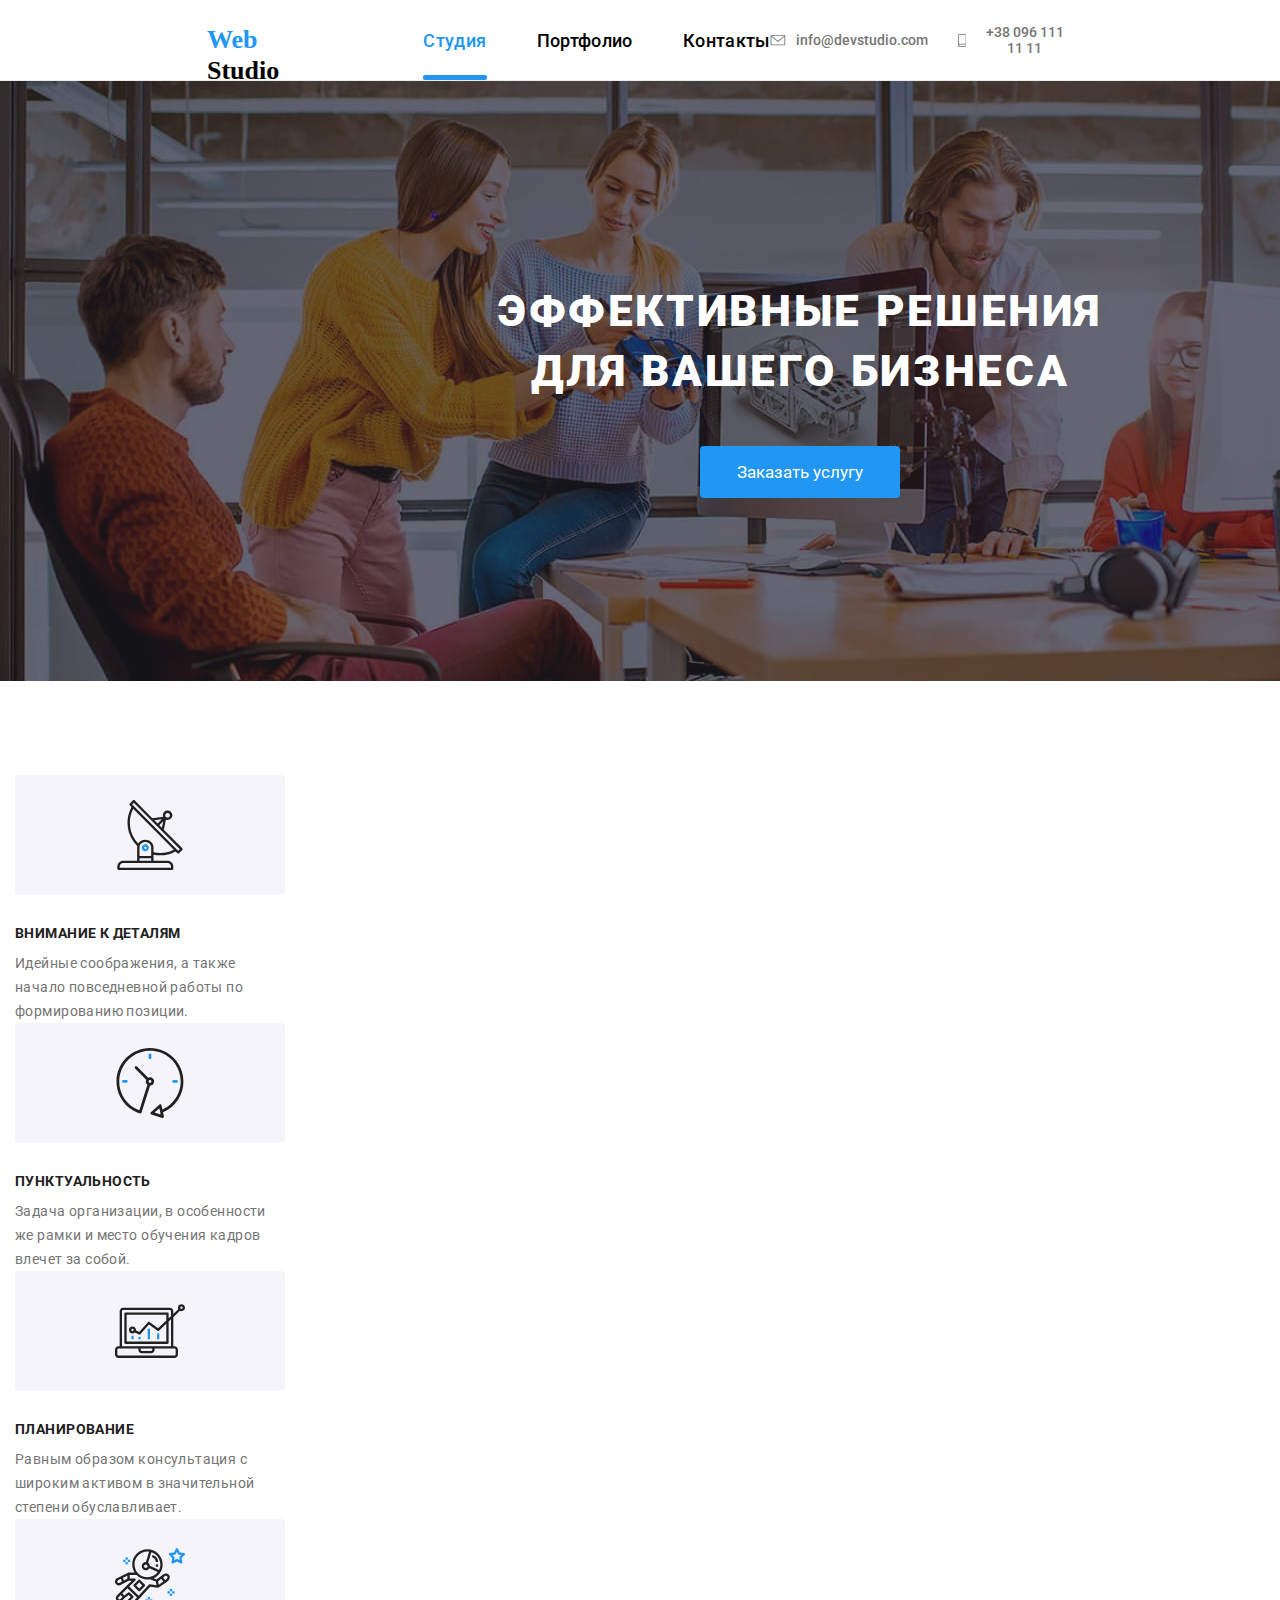
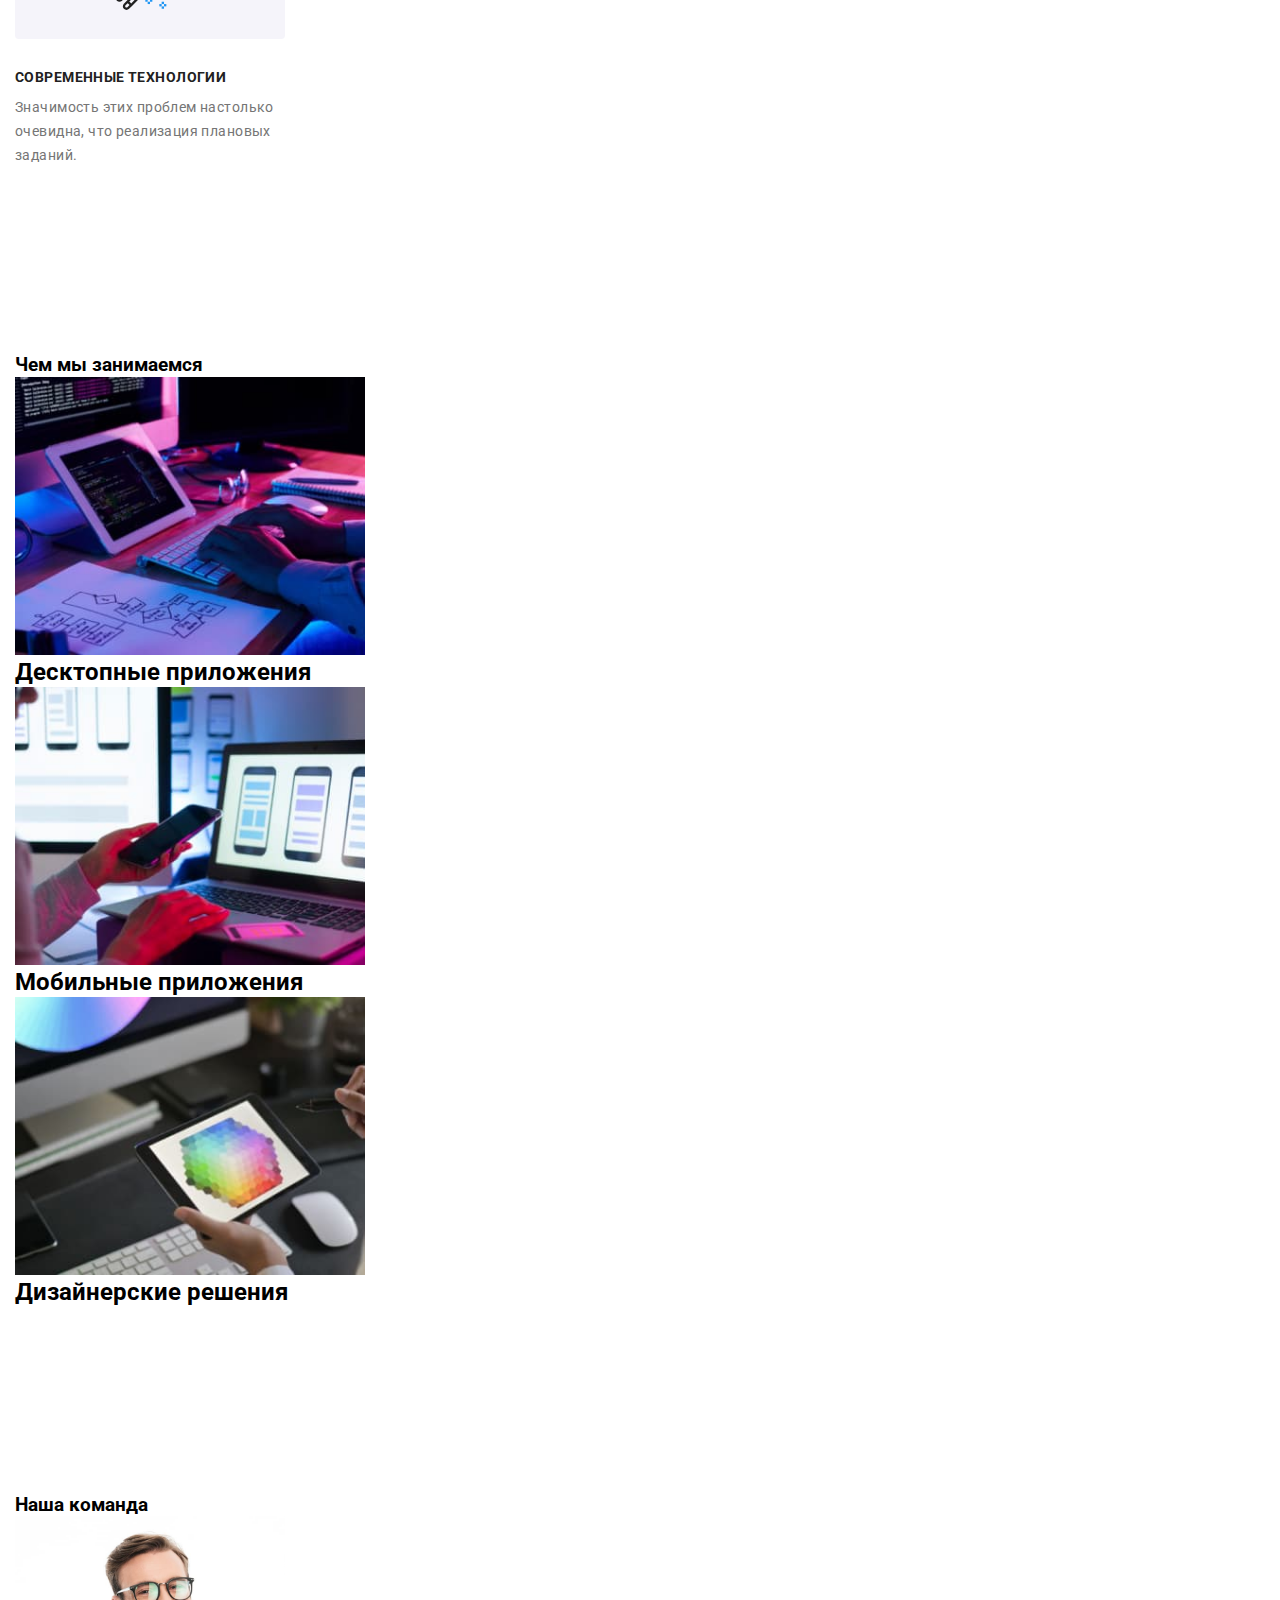
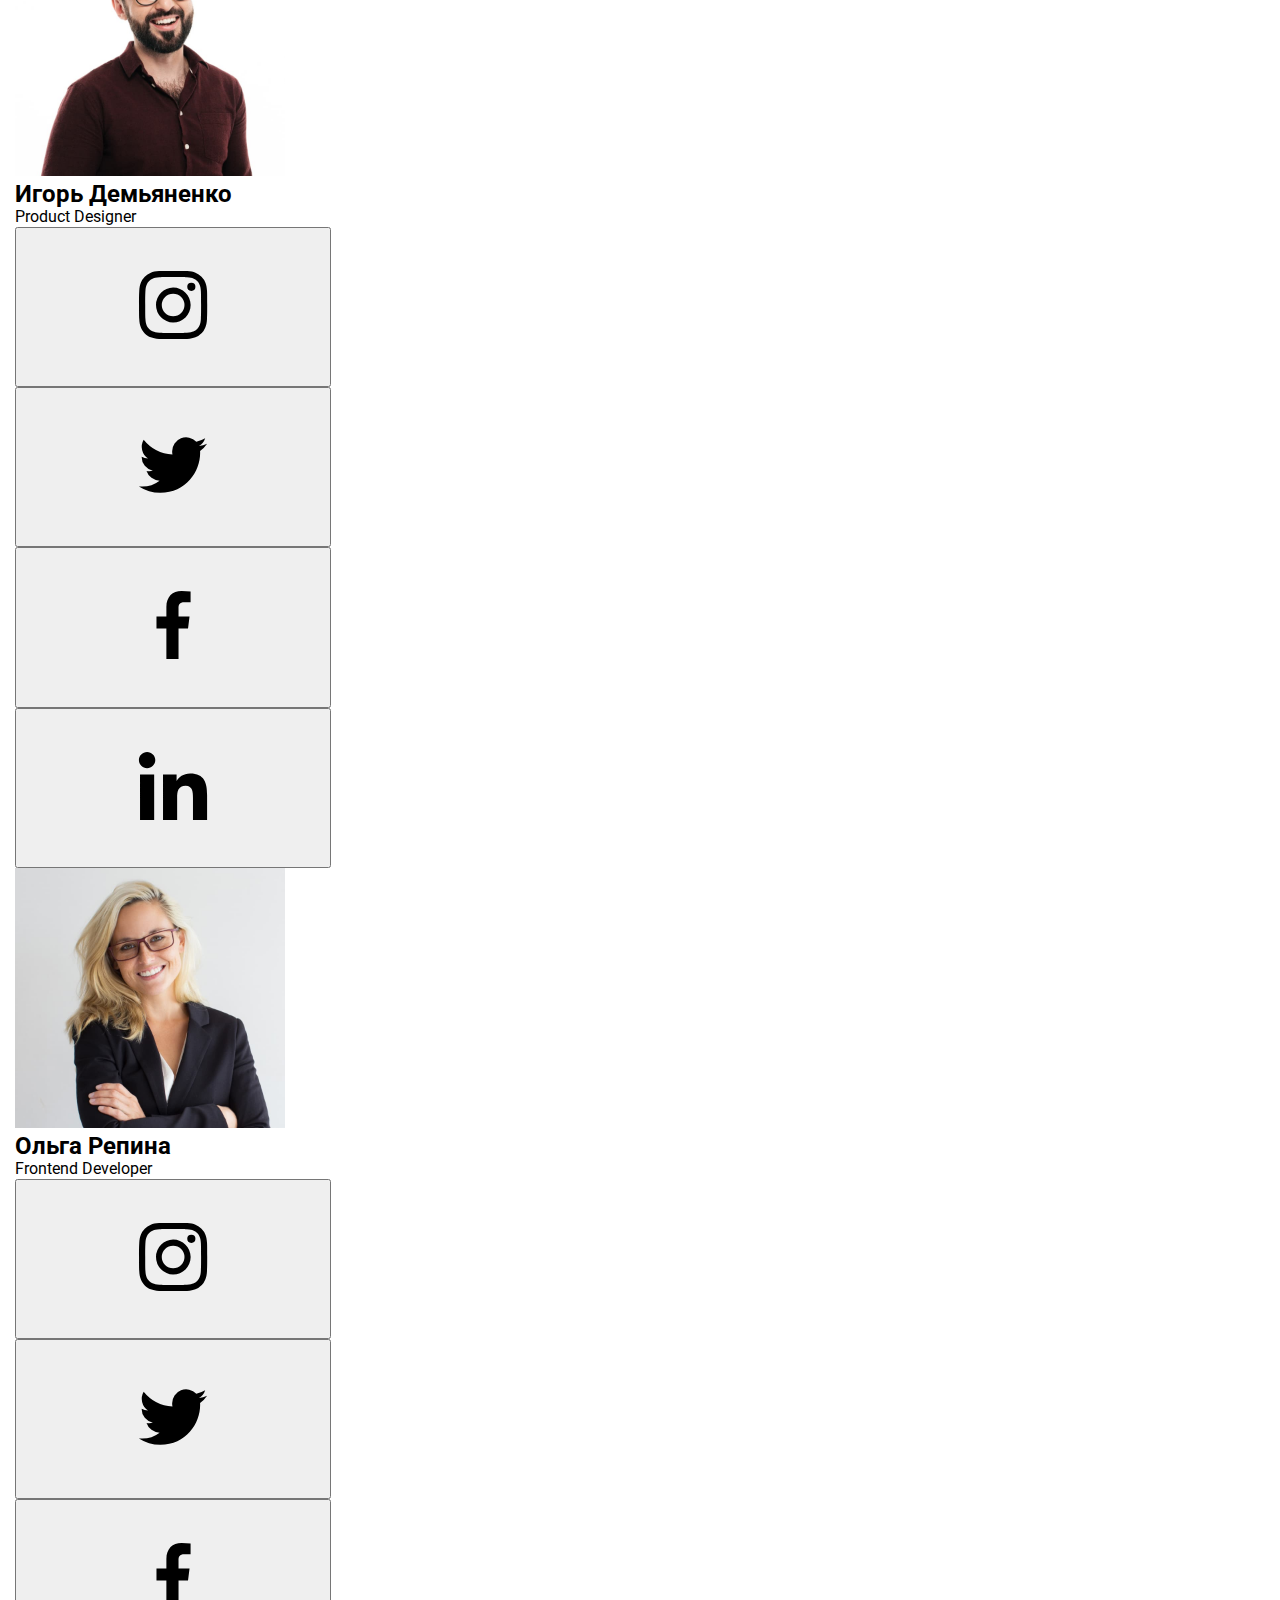
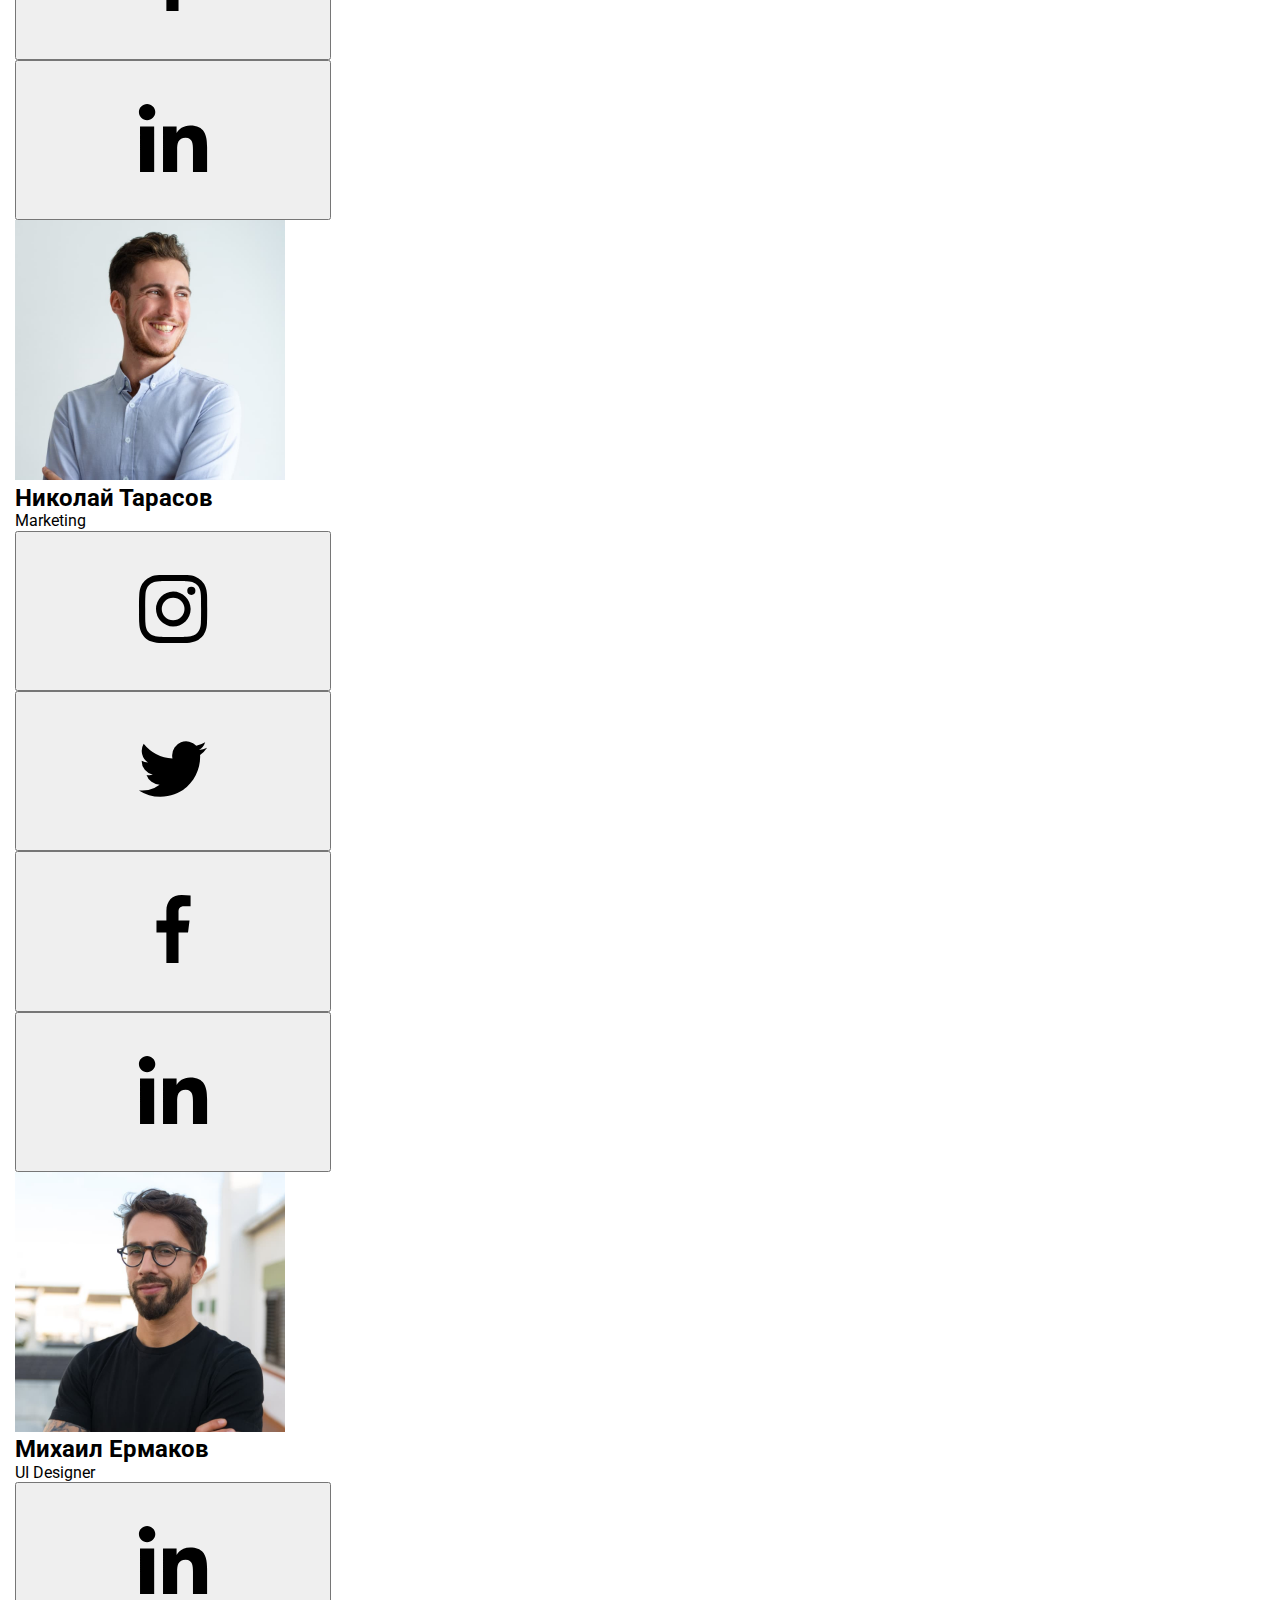
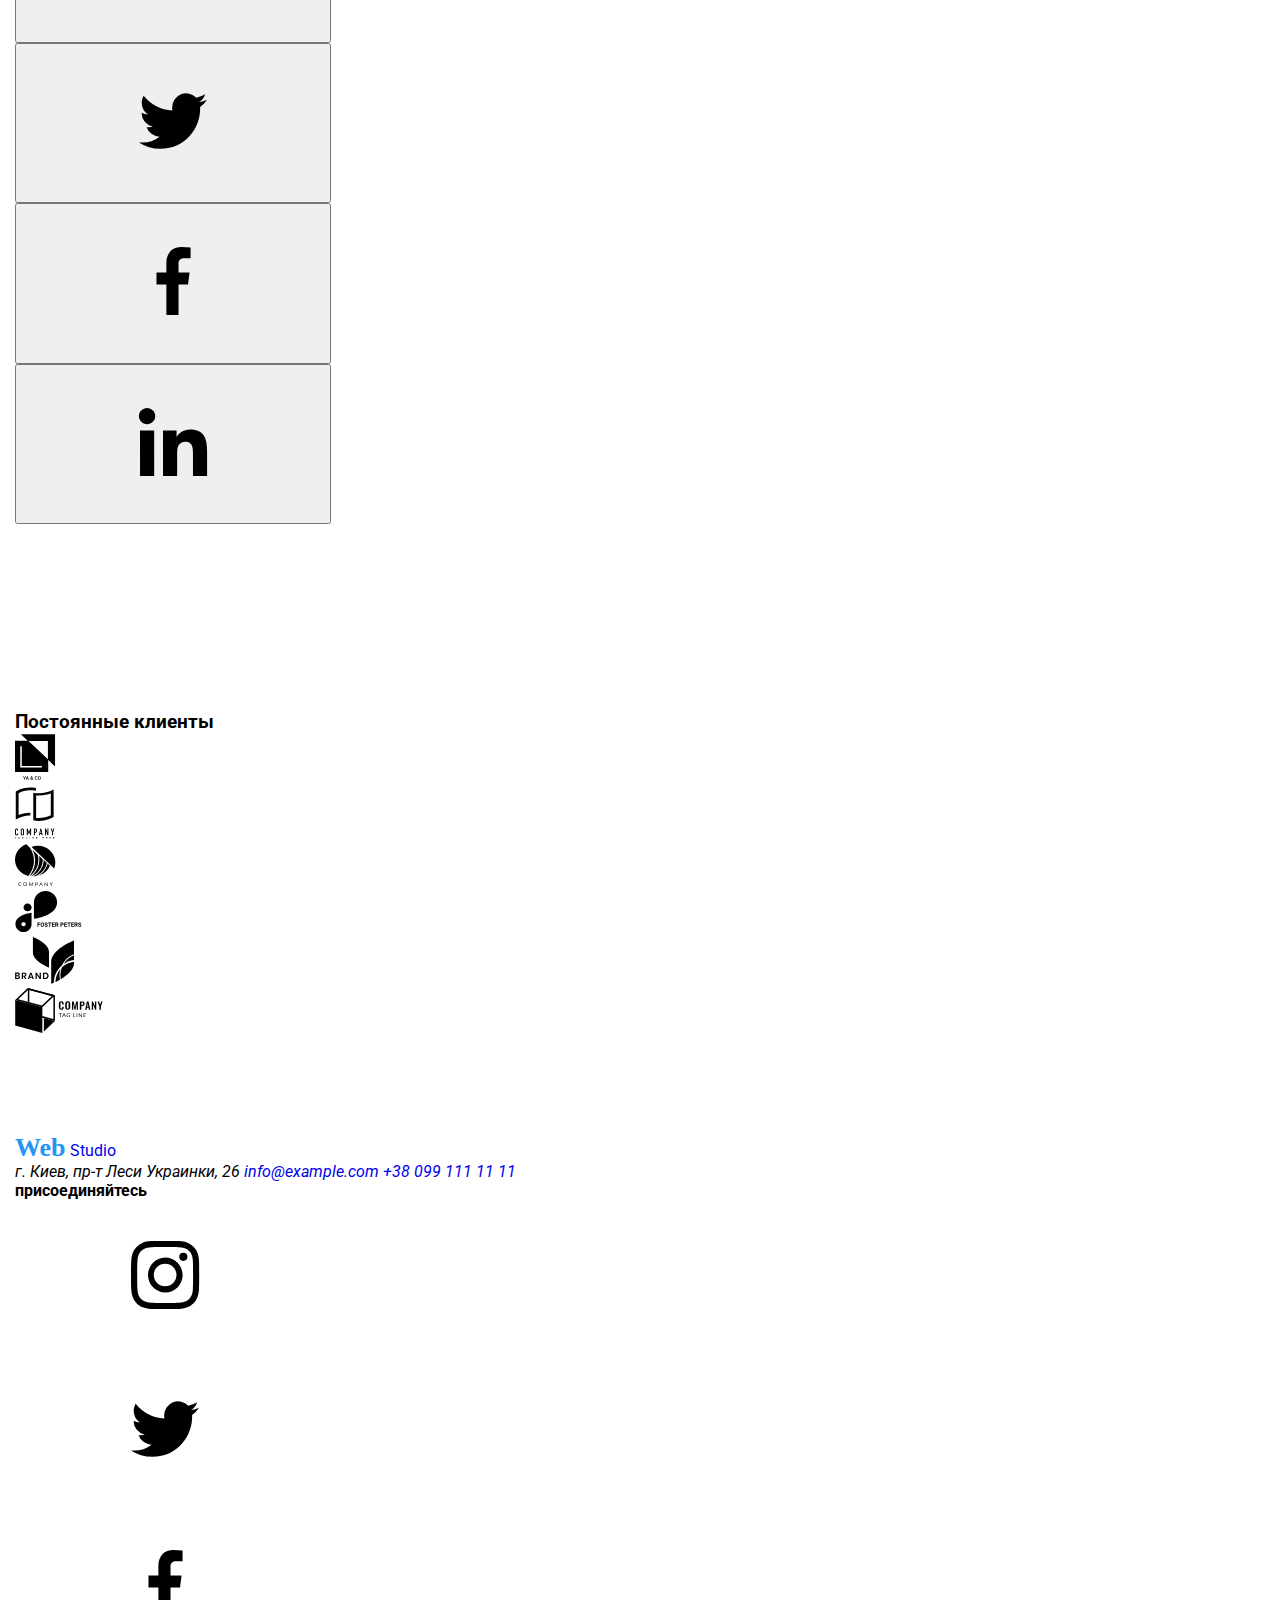
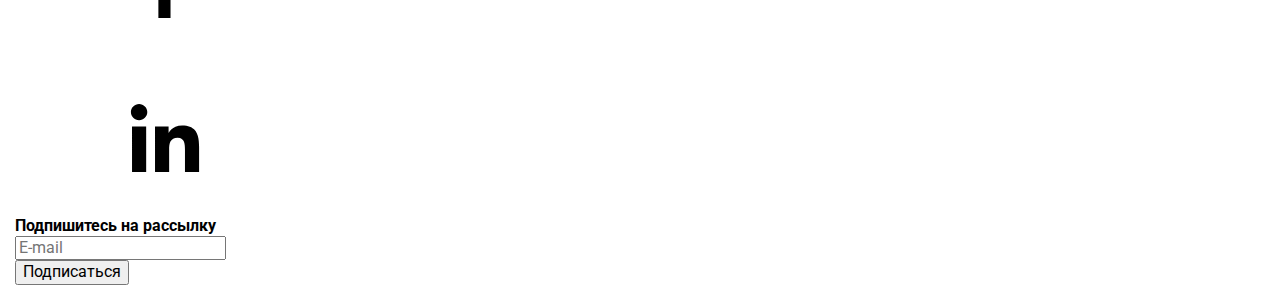
==== commit ff96cac3: "hw8" ====
--- a/index.html
+++ b/index.html
@@ -18,67 +18,75 @@
     <!--logo and nav-->
     <header class="main-header">
       <div class="navigation-container container">
-        <nav class="nav-links">
-          <div class="logo-style">
-            <a href="#" class="logo">
-              <span class="font--style--blue">Web</span>
-              <span class="font--style--black">Studio</span>
+        <div class="logo-style">
+          <a href="#" class="logo">
+            <span class="font--style--blue">Web</span>
+            <span class="font--style--black">Studio</span>
+          </a>
+        </div>
+        <button
+          type="button"
+          class="menu-button is-open"
+          aria-expanded="false"
+          data-menu-button
+        >
+          <svg
+            xmlns="http://www.w3.org/2000/svg"
+            class="mobile-menu-button"
+            aria-label="menu switcher"
+          >
+            <use
+              width="40"
+              height="40"
+              class="icon-close-menu"
+              xlink:href="./assets/image/sprite2.svg#icon-menu-close"
+            />
+            <use
+              width="40"
+              height="40"
+              class="icon-menu"
+              xlink:href="./assets/image/sprite2.svg#icon-menu-open"
+            />
+          </svg>
+        </button>
+        <div class="menu-mobile-container" id="menu-mobile-container" data-menu>
+          <div class="navigation">
+            <nav class="nav-links">
+              <ul class="site-nav">
+                <li class="site-nav-items">
+                  <a class="links" href="./index.html"
+                    ><span class="studio">Студия</span>
+                  </a>
+                </li>
+                <li class="site-nav-items">
+                  <a class="links" href="./portfolio.html"
+                    ><span class="portfolio-studio">Портфолио</span>
+                  </a>
+                </li>
+                <li class="site-nav-items">
+                  <a class="links" href="#">
+                    <span class="contacts">Контакты</span>
+                  </a>
+                </li>
+              </ul>
+            </nav>
+          </div>
+          <div class="our-contacts">
+            <!-- email style -->
+            <a href="#" class="email--style">
+              <svg xmlns="http://www.w3.org/2000/svg" class="mail-icon-style">
+                <use xlink:href="./assets/image/sprite2.svg#icon-envelope1" />
+              </svg>
+              <span class="email-adderss-style">info@devstudio.com</span>
+            </a>
+            <!-- number style -->
+            <a href="#" class="number--style">
+              <svg xmlns="http://www.w3.org/2000/svg" class="number-icon-style">
+                <use xlink:href="./assets/image/sprite2.svg#icon-smartphone1" />
+              </svg>
+              <span class="phone-number-style">+38 096 111 11 11</span>
             </a>
           </div>
-          <button
-            type="button"
-            class="menu-button is-open"
-            aria-expanded="false"
-            data-menu-button
-          >
-            <svg
-              xmlns="http://www.w3.org/2000/svg"
-              class="mobile-menu-button"
-              aria-label="menu switcher"
-            >
-              <use
-                width="24"
-                height="16"
-                class="icon-menu"
-                xlink:href="./assets/image/sprite2.svg#icon-menu-open"
-              />
-              <use
-                width="19"
-                height="19"
-                class="icon-close-menu"
-                xlink:href="./assets/image/sprite2.svg#icon-menu-close"
-              />
-            </svg>
-          </button>
-          <ul class="site-nav">
-            <li class="site-nav-items">
-              <a class="links studio" href="./index.html">Студия</a>
-            </li>
-            <li class="site-nav-items">
-              <a class="links portfolio-studio" href="./portfolio.html"
-                >Портфолио</a
-              >
-            </li>
-            <li class="site-nav-items">
-              <a class="links contacts" href="#">Контакты</a>
-            </li>
-          </ul>
-        </nav>
-        <div class="our-contacts">
-          <!-- email style -->
-          <a href="#" class="email--style">
-            <svg xmlns="http://www.w3.org/2000/svg" class="mail-icon-style">
-              <use xlink:href="./assets/image/sprite2.svg#icon-envelope1" />
-            </svg>
-            <span class="email-adderss-style">info@devstudio.com</span>
-          </a>
-          <!-- number style -->
-          <a href="#" class="number--style">
-            <svg xmlns="http://www.w3.org/2000/svg" class="number-icon-style">
-              <use xlink:href="./assets/image/sprite2.svg#icon-smartphone1" />
-            </svg>
-            <span class="phone-number-style">+38 096 111 11 11</span>
-          </a>
         </div>
       </div>
     </header>
--- a/assets/css/main.min.css
+++ b/assets/css/main.min.css
@@ -1,2 +1,2 @@
-html{-webkit-box-sizing:border-box;box-sizing:border-box}body{font-family:Roboto,sans-serif;background-color:#fff;margin:0}*,*::before,*::after{-webkit-box-sizing:inherit;box-sizing:inherit}h1,h2,h3,h4,h5,h6,p{margin:0 0;padding:0 0}ul{list-style-type:none;margin:0 0;padding:0 0}figure{margin:0 0;padding:0 0}.container{margin:0 auto;padding-left:15px;padding-right:15px}@media screen and (min-widht: 576px){.container{width:576px}}@media screen and (min-widht: 768px){.container{width:768px}}@media screen and (min-widht: 1200px){.container{width:1200px}}.section{padding-top:94px;padding-bottom:94px}.section-portfolio{padding-top:93px;padding-bottom:94px}.navigation-container{padding-top:24px;padding-bottom:25px}/*! normalize.css v8.0.1 | MIT License | github.com/necolas/normalize.css */html{line-height:1.15;-webkit-text-size-adjust:100%}main{display:block}h1{font-size:2em;margin:0.67em 0}hr{-webkit-box-sizing:content-box;box-sizing:content-box;height:0;overflow:visible}pre{font-family:monospace, monospace;font-size:1em}a{background-color:transparent;text-decoration:none}abbr[title]{border-bottom:none;text-decoration:underline;-webkit-text-decoration:underline dotted;text-decoration:underline dotted}b,strong{font-weight:bolder}code,kbd,samp{font-family:monospace, monospace;font-size:1em}small{font-size:80%}sub,sup{font-size:75%;line-height:0;position:relative;vertical-align:baseline}sub{bottom:-0.25em}sup{top:-0.5em}img{border-style:none}button,input,optgroup,select,textarea{font-family:inherit;font-size:100%;line-height:1.15;margin:0}button,input{overflow:visible}button,select{text-transform:none}button,[type='button'],[type='reset'],[type='submit']{-webkit-appearance:button}button::-moz-focus-inner,[type='button']::-moz-focus-inner,[type='reset']::-moz-focus-inner,[type='submit']::-moz-focus-inner{border-style:none;padding:0}button:-moz-focusring,[type='button']:-moz-focusring,[type='reset']:-moz-focusring,[type='submit']:-moz-focusring{outline:1px dotted ButtonText}fieldset{padding:0.35em 0.75em 0.625em}legend{-webkit-box-sizing:border-box;box-sizing:border-box;color:inherit;display:table;max-width:100%;padding:0;white-space:normal}progress{vertical-align:baseline}textarea{overflow:auto}[type='checkbox'],[type='radio']{-webkit-box-sizing:border-box;box-sizing:border-box;padding:0}[type='number']::-webkit-inner-spin-button,[type='number']::-webkit-outer-spin-button{height:auto}[type='search']{-webkit-appearance:textfield;outline-offset:-2px}[type='search']::-webkit-search-decoration{-webkit-appearance:none}::-webkit-file-upload-button{-webkit-appearance:button;font:inherit}details{display:block}summary{display:list-item}template{display:none}[hidden]{display:none}.main-header{border-bottom:1px solid #ececec}.logo-style{display:-webkit-box;display:-ms-flexbox;display:flex;-webkit-box-align:center;-ms-flex-align:center;align-items:center;min-width:134px}.font--style--blue{font-family:Raleway;font-style:normal;font-weight:bold;font-size:26px;line-height:31px;color:#2196f3}.font--style--black{font-family:Raleway;font-style:normal;font-weight:bold;font-size:26px;line-height:31px;color:#000000}.menu-button{display:-webkit-inline-box;display:-ms-inline-flexbox;display:inline-flex;margin:0;padding:0;border:none;background-color:transparent;width:40px;height:40px;margin-left:auto;cursor:pointer}.menu-button .icon-close-menu{display:none}.menu-button.is-open .icon-close-menu{display:block}.menu-button.is-open .icon-menu{display:none}.mobile-menu-button{display:-webkit-box;display:-ms-flexbox;display:flex;width:40px;height:40px;-webkit-box-pack:center;-ms-flex-pack:center;justify-content:center;-webkit-box-align:center;-ms-flex-align:center;align-items:center}.site-nav{display:none}.our-contacts{display:none}
+html{-webkit-box-sizing:border-box;box-sizing:border-box}body{font-family:Roboto,sans-serif;background-color:#fff;margin:0}*,*::before,*::after{-webkit-box-sizing:inherit;box-sizing:inherit}h1,h2,h3,h4,h5,h6,p{margin:0 0;padding:0 0}ul{list-style-type:none;margin:0 0;padding:0 0}figure{margin:0 0;padding:0 0}.container{margin:0 auto;padding-left:15px;padding-right:15px}@media screen and (min-widht: 576px){.container{width:576px}}@media screen and (min-widht: 768px){.container{width:768px}}@media screen and (min-widht: 1200px){.container{width:1200px}}.section{padding-top:94px;padding-bottom:94px}.section-portfolio{padding-top:93px;padding-bottom:94px}.navigation-container{display:-webkit-box;display:-ms-flexbox;display:flex;padding-top:24px;padding-bottom:24px}@media screen and (max-width: 767px){.navigation-container{height:60px;padding-top:16px;padding-bottom:16px;margin:0 2%}}@media screen and (min-width: 768px){.navigation-container{height:80px;margin:0 2%}}@media screen and (min-width: 1200px){.navigation-container{height:80px;margin:0 15%}}/*! normalize.css v8.0.1 | MIT License | github.com/necolas/normalize.css */html{line-height:1.15;-webkit-text-size-adjust:100%}main{display:block}h1{font-size:2em;margin:0.67em 0}hr{-webkit-box-sizing:content-box;box-sizing:content-box;height:0;overflow:visible}pre{font-family:monospace, monospace;font-size:1em}a{background-color:transparent;text-decoration:none}abbr[title]{border-bottom:none;text-decoration:underline;-webkit-text-decoration:underline dotted;text-decoration:underline dotted}b,strong{font-weight:bolder}code,kbd,samp{font-family:monospace, monospace;font-size:1em}small{font-size:80%}sub,sup{font-size:75%;line-height:0;position:relative;vertical-align:baseline}sub{bottom:-0.25em}sup{top:-0.5em}img{border-style:none}button,input,optgroup,select,textarea{font-family:inherit;font-size:100%;line-height:1.15;margin:0}button,input{overflow:visible}button,select{text-transform:none}button,[type='button'],[type='reset'],[type='submit']{-webkit-appearance:button}button::-moz-focus-inner,[type='button']::-moz-focus-inner,[type='reset']::-moz-focus-inner,[type='submit']::-moz-focus-inner{border-style:none;padding:0}button:-moz-focusring,[type='button']:-moz-focusring,[type='reset']:-moz-focusring,[type='submit']:-moz-focusring{outline:1px dotted ButtonText}fieldset{padding:0.35em 0.75em 0.625em}legend{-webkit-box-sizing:border-box;box-sizing:border-box;color:inherit;display:table;max-width:100%;padding:0;white-space:normal}progress{vertical-align:baseline}textarea{overflow:auto}[type='checkbox'],[type='radio']{-webkit-box-sizing:border-box;box-sizing:border-box;padding:0}[type='number']::-webkit-inner-spin-button,[type='number']::-webkit-outer-spin-button{height:auto}[type='search']{-webkit-appearance:textfield;outline-offset:-2px}[type='search']::-webkit-search-decoration{-webkit-appearance:none}::-webkit-file-upload-button{-webkit-appearance:button;font:inherit}details{display:block}summary{display:list-item}template{display:none}[hidden]{display:none}.main-header{position:relative;border-bottom:1px solid #ececec;max-width:100%}.logo-style{max-width:134px;height:28px}.font--style--blue{font-family:Raleway;font-style:normal;font-weight:bold;font-size:26px;line-height:31px;color:#2196f3}.font--style--black{font-family:Raleway;font-style:normal;font-weight:bold;font-size:26px;line-height:31px;color:#000000}.menu-button{-ms-flex-item-align:center;-ms-grid-row-align:center;align-self:center;margin:0;padding:0;border:none;background-color:transparent;margin-left:auto;width:40px;height:40px;cursor:pointer}@media screen and (min-width: 768px){.menu-button{display:none}}.menu-button .icon-menu{display:none}.menu-button.is-open .icon-menu{display:block}.menu-button.is-open .icon-close-menu{display:none}.mobile-menu-button{width:40px;height:40px}.mobile-menu-button:hover,:focus{fill:#2196f3}.menu-mobile-container{text-align:center;font-size:16px}@media screen and (max-width: 767px){.menu-mobile-container{display:none;position:absolute;top:100%;left:0;width:100%;height:453px;background:#ffffff;-webkit-box-shadow:0px 4px 8px rgba(0,0,0,0.04),0px 2px 4px rgba(0,0,0,0.08),0px 1px 3px rgba(0,0,0,0.16);box-shadow:0px 4px 8px rgba(0,0,0,0.04),0px 2px 4px rgba(0,0,0,0.08),0px 1px 3px rgba(0,0,0,0.16)}.menu-mobile-container.is-open{display:block}}@media screen and (min-width: 768px){.menu-mobile-container{display:-webkit-box;display:-ms-flexbox;display:flex;-webkit-box-flex:1;-ms-flex-positive:1;flex-grow:1;-webkit-box-pack:justify;-ms-flex-pack:justify;justify-content:space-between;-webkit-box-align:center;-ms-flex-align:center;align-items:center}}@media screen and (min-width: 768px){.navigation{margin-left:auto;margin-right:auto}}@media screen and (min-width: 1200px){.navigation{margin-left:93px;margin-right:auto}}@media screen and (max-width: 767px){.site-nav{justify-items:center}}@media screen and (min-width: 768px){.site-nav{display:-webkit-box;display:-ms-flexbox;display:flex;-webkit-box-pack:center;-ms-flex-pack:center;justify-content:center}}@media screen and (min-width: 768px){.site-nav .site-nav-items:nth-child(n+2){margin-left:50px}}@media screen and (max-width: 767px){.nav-links{padding-top:60px;padding-bottom:60px}.nav-links .site-nav-items{margin-bottom:40px}.nav-links .site-nav-items:nth-last-child(1){margin-bottom:60px}}.site-nav .links{color:#000;font-style:normal;font-weight:500;font-size:18px;line-height:21px;letter-spacing:0.02em}.site-nav .links{-webkit-transition:250ms;transition:250ms}.site-nav .links:hover,.site-nav .links:focus,.site-nav .links:active{color:#2196f3}.links{position:relative}@media screen and (max-width: 767px){.links{display:inline-block;-webkit-box-pack:center;-ms-flex-pack:center;justify-content:center}}@media screen and (min-width: 768px){.links{display:-webkit-box;display:-ms-flexbox;display:flex}}.studio::after{content:'';position:absolute;left:0;bottom:-29px;display:block;width:100%;height:5px;border-radius:2px;background-color:#2196f3}@media screen and (max-width: 767px){.studio::after{bottom:-12px}}.site-nav .site-nav-items .studio{color:#2196f3}.studio-portfolio::after{content:'';position:absolute;left:0;bottom:-29px;display:block;width:100%;height:5px;border-radius:2px;background-color:#2196f3;-webkit-transform:scaleY(0%);transform:scaleY(0%);-webkit-transform-origin:bottom;transform-origin:bottom;-webkit-transition:-webkit-transform 250ms;transition:-webkit-transform 250ms;transition:transform 250ms;transition:transform 250ms, -webkit-transform 250ms}@media screen and (max-width: 767px){.studio-portfolio::after{bottom:-12px}}.studio-portfolio:hover::after{-webkit-transform:scaleY(100%);transform:scaleY(100%)}.portfolio::after{content:'';position:absolute;left:0;bottom:-29px;display:block;width:100%;height:5px;border-radius:2px;background-color:#2196f3}@media screen and (max-width: 767px){.portfolio::after{bottom:-12px}}.site-nav .site-nav-items .portfolio{color:#2196f3}.portfolio-studio::after{content:'';position:absolute;left:0;bottom:-29px;display:block;width:100%;height:5px;border-radius:2px;background-color:#2196f3;-webkit-transform:scaleY(0);transform:scaleY(0);-webkit-transform-origin:bottom;transform-origin:bottom;-webkit-transition:-webkit-transform 185ms;transition:-webkit-transform 185ms;transition:transform 185ms;transition:transform 185ms, -webkit-transform 185ms}@media screen and (max-width: 767px){.portfolio-studio::after{bottom:-12px}}.portfolio-studio:hover::after{-webkit-transform:scaleY(100%);transform:scaleY(100%)}.contacts::after{content:'';position:absolute;left:0;bottom:-29px;display:block;width:100%;height:5px;border-radius:2px;background-color:#2196f3;-webkit-transform:scaleY(0);transform:scaleY(0);-webkit-transform-origin:bottom;transform-origin:bottom;-webkit-transition:-webkit-transform 185ms;transition:-webkit-transform 185ms;transition:transform 185ms;transition:transform 185ms, -webkit-transform 185ms}@media screen and (max-width: 767px){.contacts::after{bottom:-12px}}.contacts:hover::after{-webkit-transform:scaleY(100%);transform:scaleY(100%)}.contacts:focus::after{-webkit-transform:scaleY(100%);transform:scaleY(100%)}.our-contacts{-webkit-box-align:center;-ms-flex-align:center;align-items:center;display:-webkit-box;display:-ms-flexbox;display:flex}@media screen and (max-width: 767px){.our-contacts{display:inline-block;-webkit-box-pack:center;-ms-flex-pack:center;justify-content:center}}@media screen and (min-width: 768px){.our-contacts{display:block;-webkit-box-pack:center;-ms-flex-pack:center;justify-content:center}}@media screen and (min-width: 1200px){.our-contacts{display:-webkit-box;display:-ms-flexbox;display:flex;margin-left:auto}}.email--style{display:-webkit-box;display:-ms-flexbox;display:flex;-webkit-box-align:center;-ms-flex-align:center;align-items:center;font-style:normal;font-weight:500;font-size:14px;line-height:16px;color:#757575;fill:#757575;-webkit-transition:250ms;transition:250ms}.mail-icon-style{width:16px;height:11px;margin-right:10px}.email--style:hover,.email--style:focus{color:#2196f3;fill:#2196f3}.number--style{display:-webkit-box;display:-ms-flexbox;display:flex;-webkit-box-align:center;-ms-flex-align:center;align-items:center;font-style:normal;font-weight:500;font-size:14px;line-height:16px;color:#757575;fill:#757575;-webkit-transition:250ms;transition:250ms}@media screen and (max-width: 767px){.number--style{margin-top:18px;-webkit-box-pack:center;-ms-flex-pack:center;justify-content:center;margin-left:0}}@media screen and (min-width: 768px){.number--style{margin-left:2px;margin-top:10px}}@media screen and (min-width: 1200px){.number--style{margin-left:30px;margin-top:0}}.number-icon-style{width:10px;height:15px;margin-right:10px}.number--style:hover,.number--style:focus{color:#2196f3;fill:#2196f3}.main-banner{background-image:-webkit-gradient(linear, left top, right top, from(rgba(47,48,58,0.4)), to(rgba(47,48,58,0.4))),url(../image/Headerimg.jpg);background-image:linear-gradient(to right, rgba(47,48,58,0.4), rgba(47,48,58,0.4)),url(../image/Headerimg.jpg);background-color:#212121;min-width:100%;margin:auto;width:1600px;height:600px;background-repeat:no-repeat;background-position:center;background-size:cover}.title-container{display:-webkit-box;display:-ms-flexbox;display:flex;-ms-flex-wrap:wrap;flex-wrap:wrap;-webkit-box-pack:center;-ms-flex-pack:center;justify-content:center;text-align:center;max-width:696px}.container-btn .btn-style{outline:none}.btn-tittle{padding-top:200px;padding-bottom:200px}.container-btn{display:-webkit-box;display:-ms-flexbox;display:flex;-ms-flex-wrap:wrap;flex-wrap:wrap;-webkit-box-pack:center;-ms-flex-pack:center;justify-content:center;text-align:center;margin-top:45px}.font-banner-style{font-style:normal;font-weight:900;font-size:44px;line-height:60px;letter-spacing:0.06em;text-transform:uppercase;margin:0 0;color:#ffffff}.btn-style{display:inline-block;font-style:normal;font-weight:700px;font-size:17px;line-height:30px;border-radius:4px;border:1px solid transparent;min-width:200px;padding:10px 32px;color:#ffffff;background-color:#2196f3;-webkit-transition:background-color 250ms cubic-bezier(0.4, 0, 0.2, 1);transition:background-color 250ms cubic-bezier(0.4, 0, 0.2, 1)}.btn-style:hover{cursor:pointer;background-color:#088bf7}.backdrop{position:fixed;top:0;left:0;width:100%;height:100%;background:rgba(0,0,0,0.2)}.backdrop.is-hidden{opacity:0;pointer-events:none}.modal{position:absolute;top:50%;left:50%;-webkit-transform:translate(-50%, -50%) scaleY(1);transform:translate(-50%, -50%) scaleY(1);max-width:528px;background:#ffffff;-webkit-box-shadow:0px 1px 3px rgba(0,0,0,0.12),0px 1px 1px rgba(0,0,0,0.14),0px 2px 1px rgba(0,0,0,0.2);box-shadow:0px 1px 3px rgba(0,0,0,0.12),0px 1px 1px rgba(0,0,0,0.14),0px 2px 1px rgba(0,0,0,0.2);border-radius:4px;-webkit-transition:-webkit-transform 250ms cubic-bezier(0.4, 0, 0.2, 1);transition:-webkit-transform 250ms cubic-bezier(0.4, 0, 0.2, 1);transition:transform 250ms cubic-bezier(0.4, 0, 0.2, 1);transition:transform 250ms cubic-bezier(0.4, 0, 0.2, 1), -webkit-transform 250ms cubic-bezier(0.4, 0, 0.2, 1)}.backdrop.is-hidden .modal{-webkit-transform:translate(-50%, -50%) scaleY(0.6);transform:translate(-50%, -50%) scaleY(0.6)}.modal .modal-btn-style{outline:none}.modal-btn-style{position:absolute;top:8px;right:8px;width:30px;height:30px;background:#ffffff;border:1px solid rgba(0,0,0,0.1);-webkit-box-sizing:border-box;box-sizing:border-box;border-radius:2em;padding:0;margin:0}.button-close-icon{width:11px;height:11px}.modal-btn-style:hover{background-color:#0000001a}.modal-title{padding-top:40px;padding-right:40px;padding-left:40px;margin-bottom:12px;font-style:normal;font-weight:bold;font-size:20px;line-height:23px;text-align:center;letter-spacing:0.03em;color:#212121}.form-container{padding-left:40px;padding-right:40px;padding-bottom:40px}.form-field{position:relative;margin-bottom:10px}.form-field:focus-within>.icon{fill:#2196f3}.form-field:focus-within>.form-input{border:1px solid #2196f3}.form-input{min-width:100%;margin-top:4px;margin-bottom:10px;padding:11px 42px;font:inherit;border:1px solid rgba(33,33,33,0.2);border-radius:4px}.form-name-style{font-style:normal;font-weight:normal;font-size:13px;line-height:14px;letter-spacing:0.01em;color:#757575}.icon{position:absolute;top:0%;left:12px;-webkit-transform:translateY(1px);transform:translateY(1px)}.form-icon-name{width:18px;height:18px;display:inline-block}.form-icon-phone{width:18px;height:18px;display:inline-block}.form-icon-email{width:18px;height:18px;display:inline-block}textarea{width:448px;height:120px;padding:12px 16px;border:1px solid rgba(33,33,33,0.2);border-radius:4px;resize:none}textarea:focus-within{border:1px solid #2196f3}textarea::-webkit-input-placeholder{font-style:normal;font-weight:normal;font-size:14px;line-height:16px;letter-spacing:0.01em;color:rgba(117,117,117,0.5)}textarea:-ms-input-placeholder{font-style:normal;font-weight:normal;font-size:14px;line-height:16px;letter-spacing:0.01em;color:rgba(117,117,117,0.5)}textarea::-ms-input-placeholder{font-style:normal;font-weight:normal;font-size:14px;line-height:16px;letter-spacing:0.01em;color:rgba(117,117,117,0.5)}textarea::placeholder{font-style:normal;font-weight:normal;font-size:14px;line-height:16px;letter-spacing:0.01em;color:rgba(117,117,117,0.5)}label textarea{margin-top:4px;margin-bottom:20px}.textarea-comment-style{font-style:normal;font-weight:normal;font-size:12px;line-height:14px;letter-spacing:0.01em;color:#757575}.form-checkbox-style{display:-webkit-box;display:-ms-flexbox;display:flex;-webkit-box-align:center;-ms-flex-align:center;align-items:center;-webkit-box-pack:center;-ms-flex-pack:center;justify-content:center}.checkbox{appearance:none;-moz-appearance:none;-webkit-appearance:none;position:absolute}.checkbox-icon{display:block;width:16px;height:15px;border:2px solid #000000;border-radius:3px}.checkbox:checked+.checkbox-icon{background:url(../image/check.svg);border-color:#2196f3;background-size:contain;background-origin:border-box}.form-checkbox-text-style{font-style:normal;font-weight:normal;font-size:14px;line-height:24px;letter-spacing:0.03em;color:#757575;margin-left:7px}.form-checkbox-text-style span{-webkit-text-decoration-line:underline;text-decoration-line:underline;color:#2196f3}form .form-button-style{margin-left:auto;margin-right:auto}.form-button-style{display:-webkit-box;display:-ms-flexbox;display:flex;font-style:normal;font-weight:bold;font-size:16px;line-height:30px;border-radius:4px;letter-spacing:0.06em;border:1px solid transparent;min-width:200px;margin-top:30px;padding:10px 55px;color:#ffffff;background:#188ce8;-webkit-transition:background-color 250ms cubic-bezier(0.4, 0, 0.2, 1);transition:background-color 250ms cubic-bezier(0.4, 0, 0.2, 1);cursor:pointer}.form-button-style:hover{background-color:#1075c7}.info-list{-webkit-box-pack:center;-ms-flex-pack:center;justify-content:center}.info-list-item{width:270px}.info-list-item::before{content:'';display:block;background-repeat:no-repeat;background-position:center;width:270px;height:120px;border-radius:4px;background:#f5f4fa}.info-list-item:nth-child(1)::before{background-image:url(../image/antenna1.svg);background-repeat:no-repeat;background-position:center}.info-list-item:nth-child(2)::before{background-image:url(../image/clock1.svg);background-repeat:no-repeat;background-position:center}.info-list-item:nth-child(3)::before{background-image:url(../image/diagram1.svg);background-repeat:no-repeat;background-position:center}.info-list-item:nth-child(4)::before{background-image:url(../image/astronaut1.svg);background-repeat:no-repeat;background-position:center}.info-list-item h2:nth-child(n+1){margin-top:30px}.info-section-header{font-style:normal;font-weight:bold;font-size:14px;line-height:16px;letter-spacing:0.03em;text-transform:uppercase;color:#212121}.info-section-font{font-style:normal;font-weight:normal;font-size:14px;line-height:24px;letter-spacing:0.03em;color:#757575;margin-top:10px}
 /*# sourceMappingURL=main.min.css.map */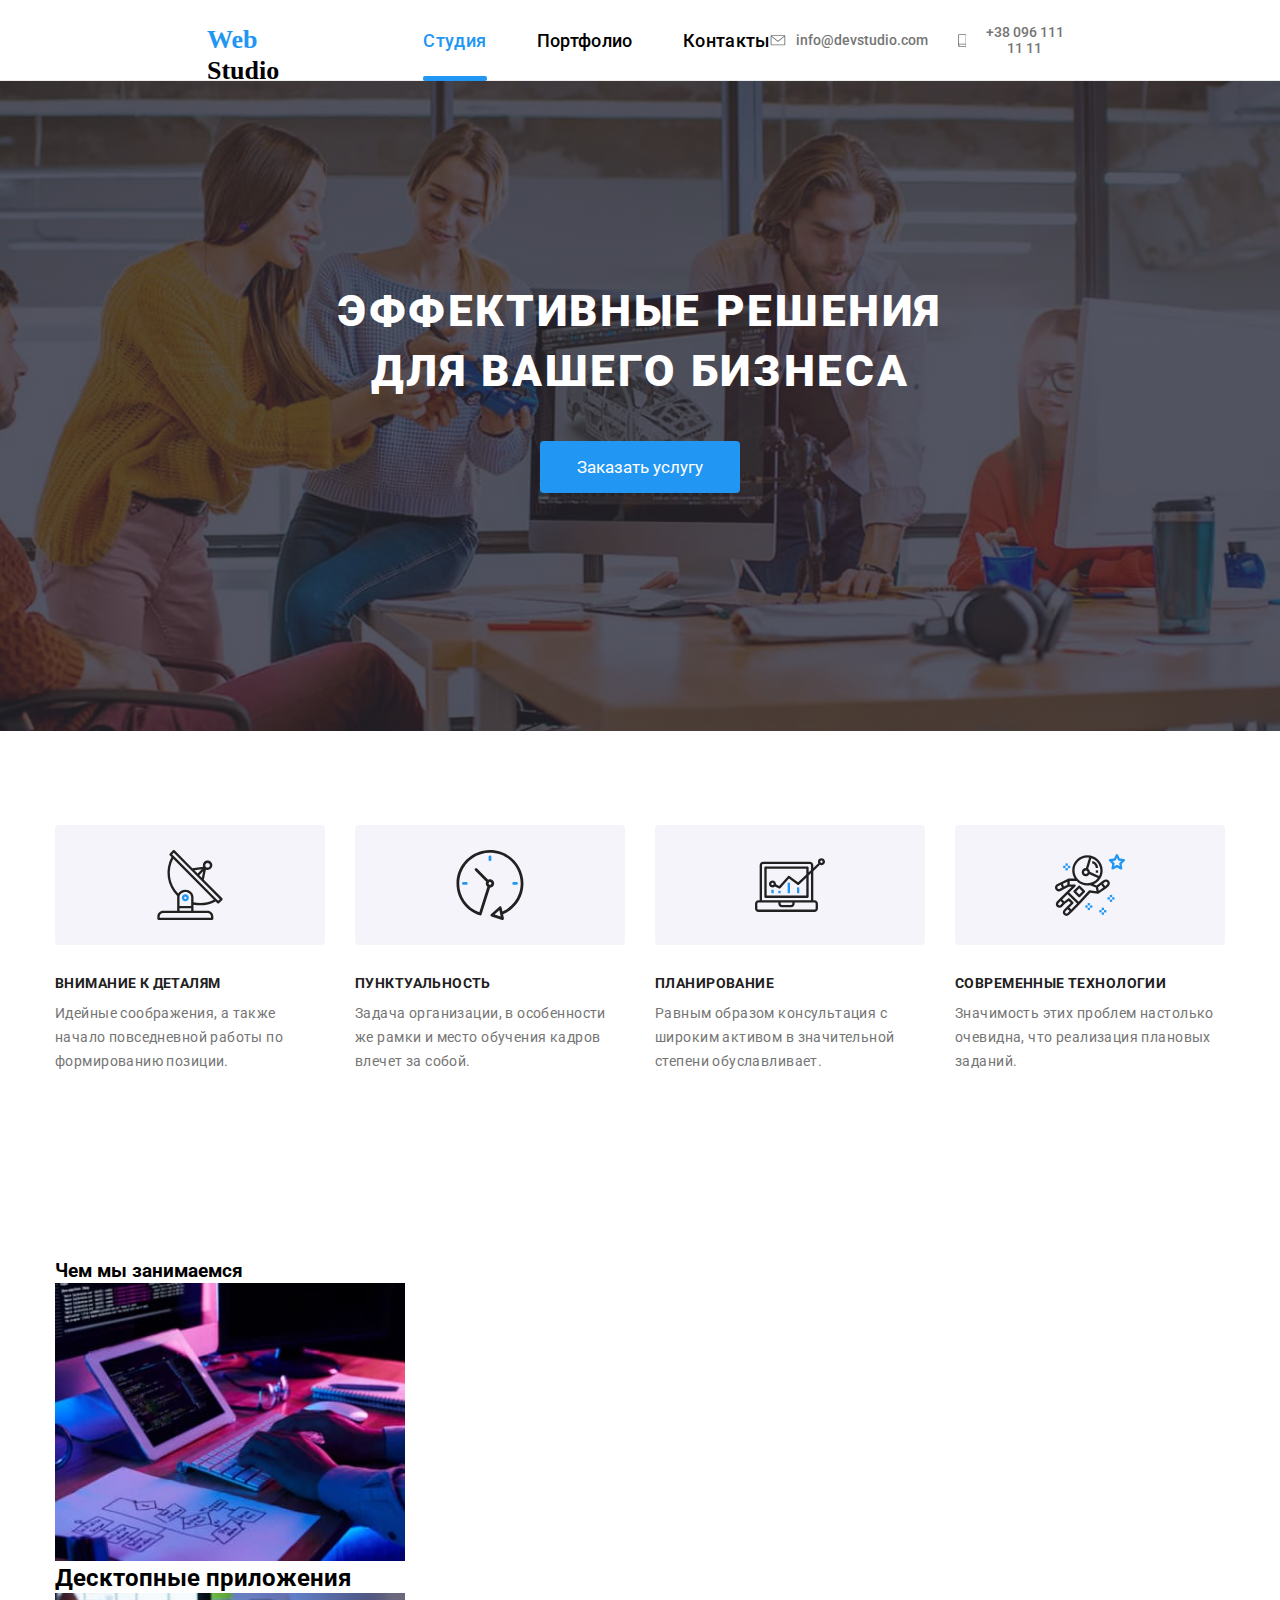
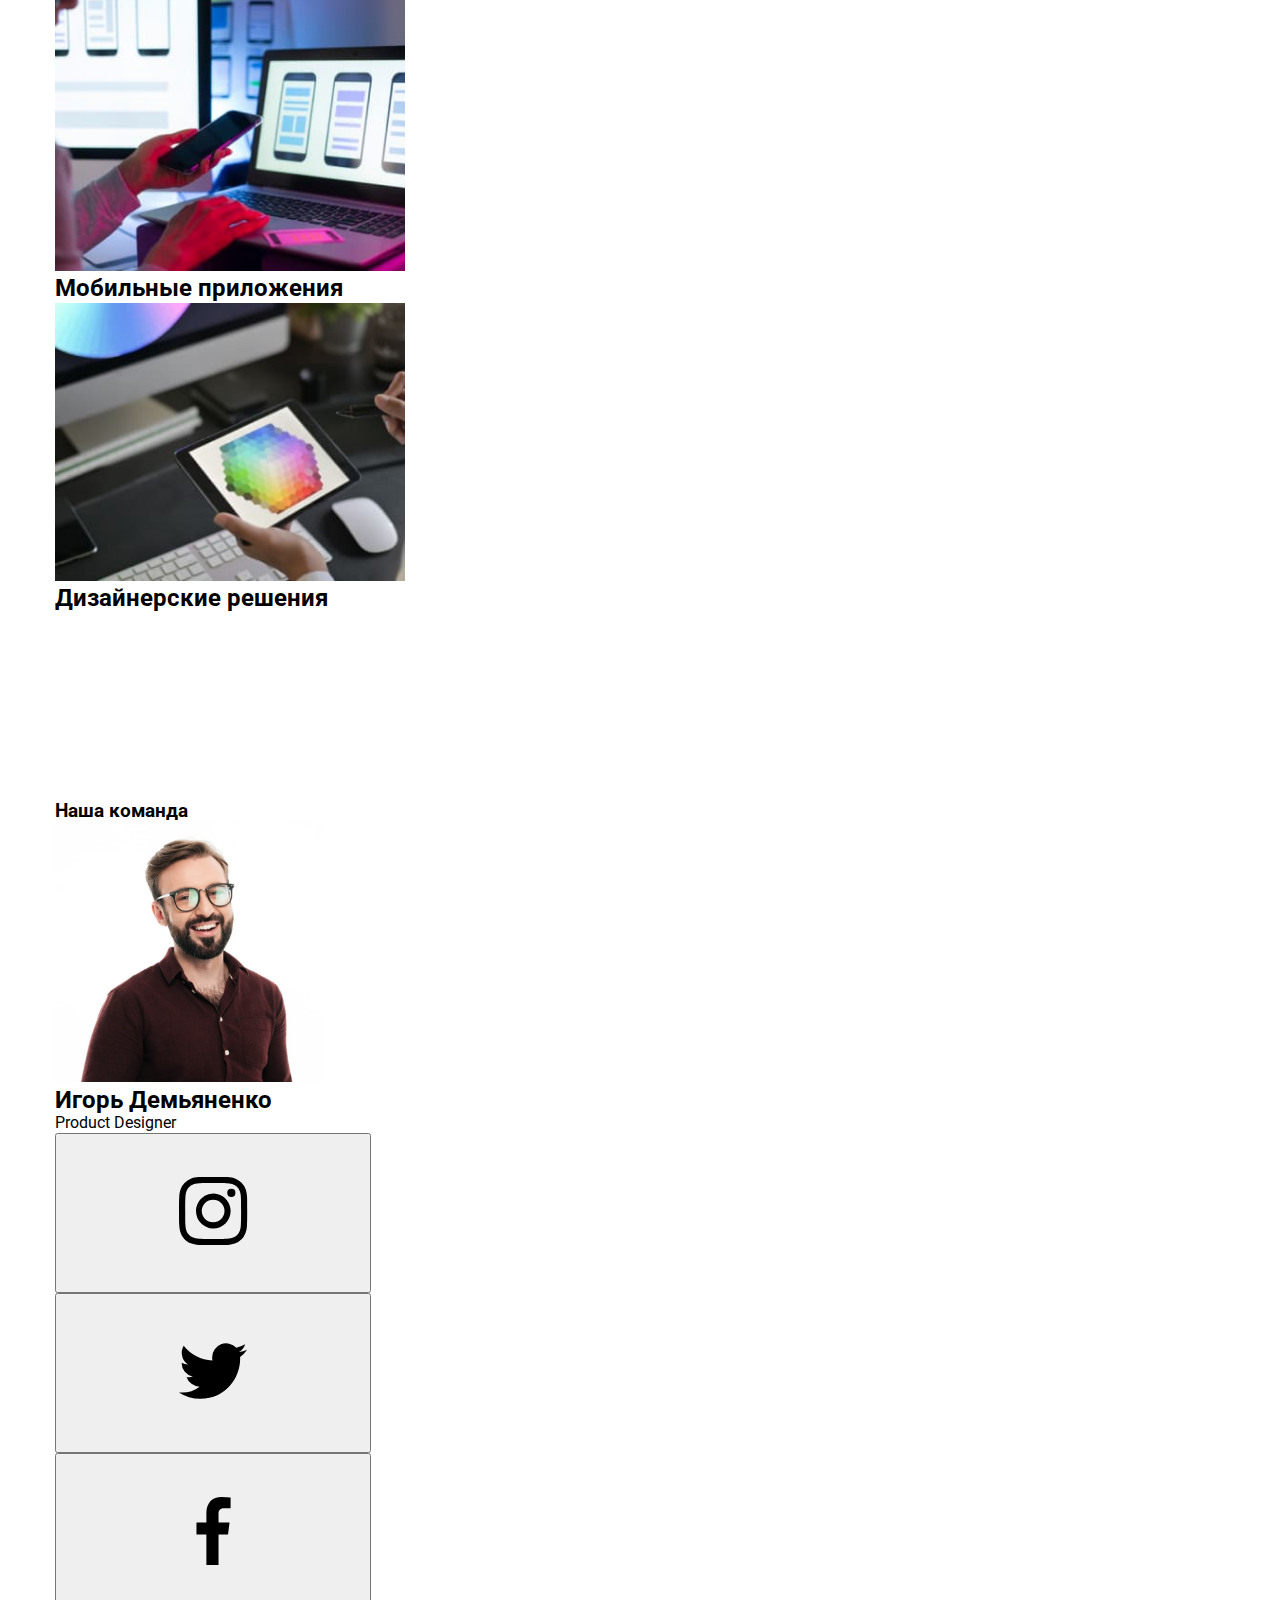
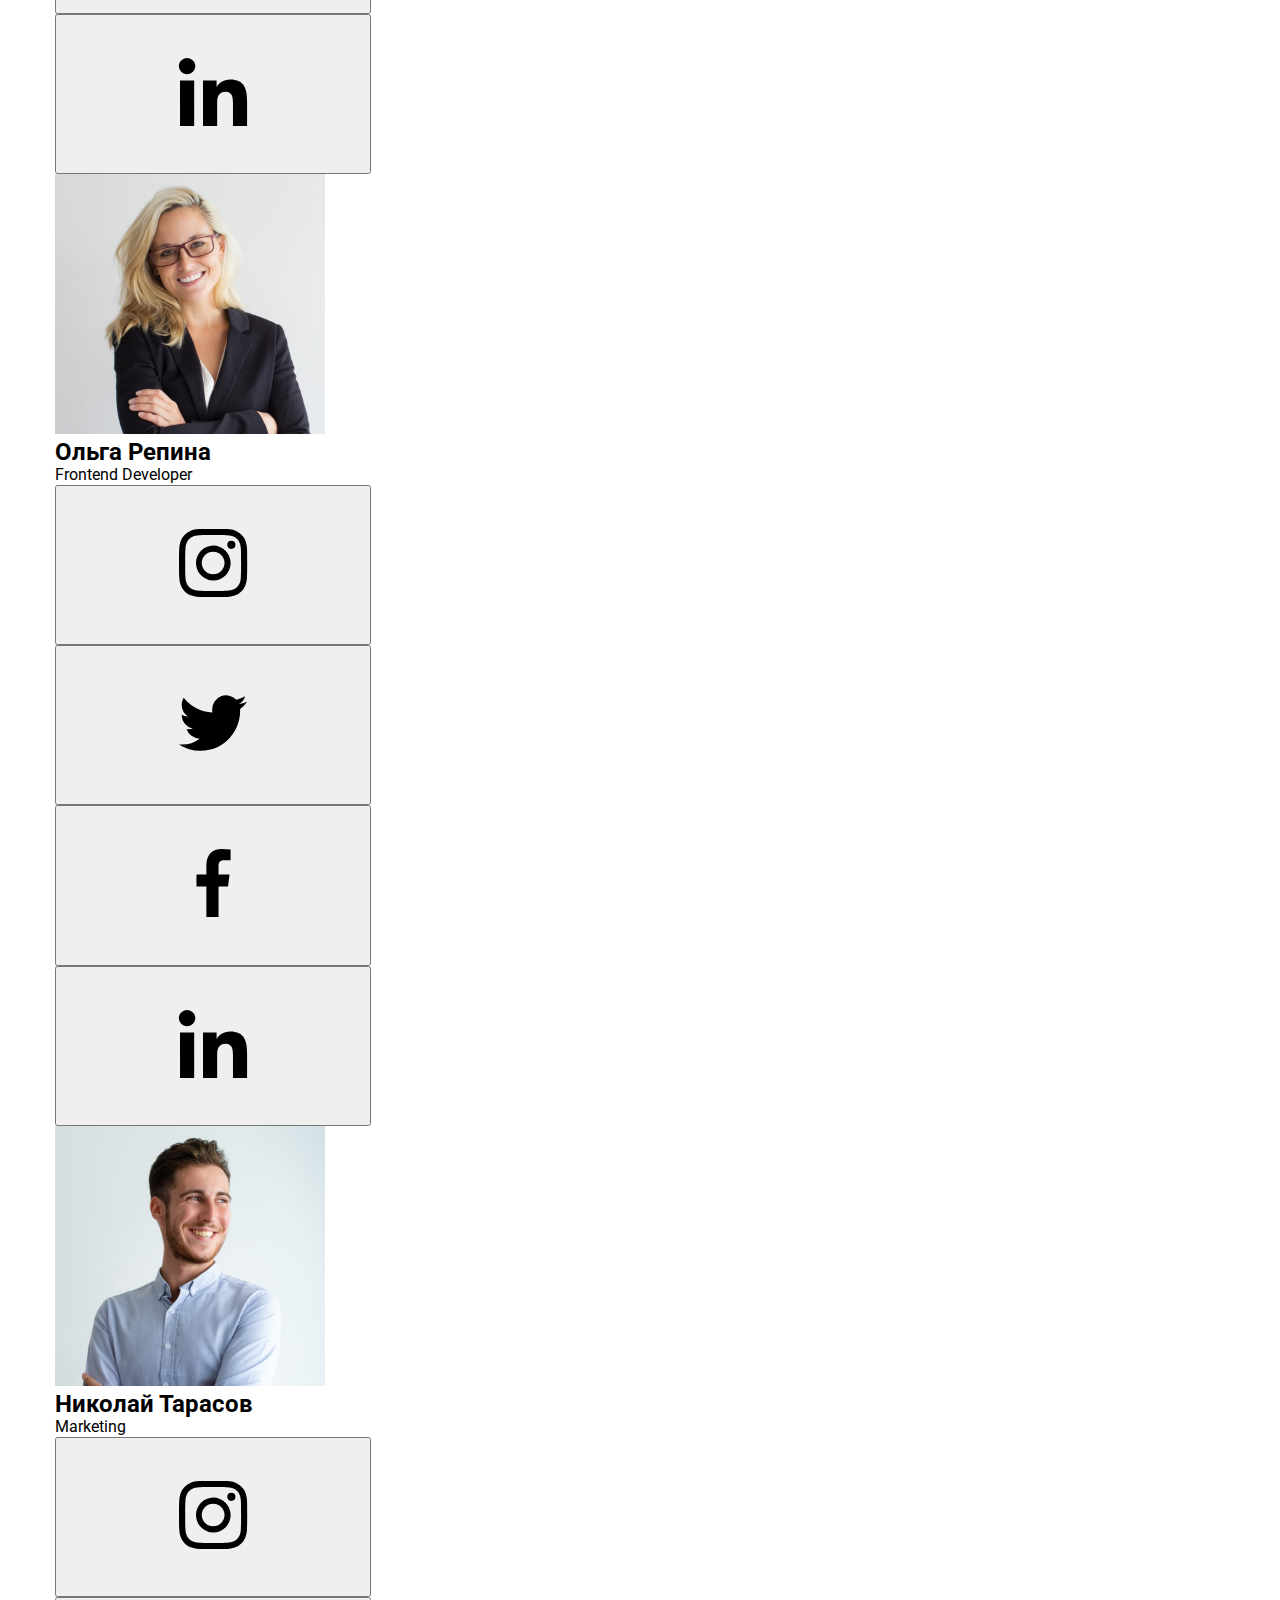
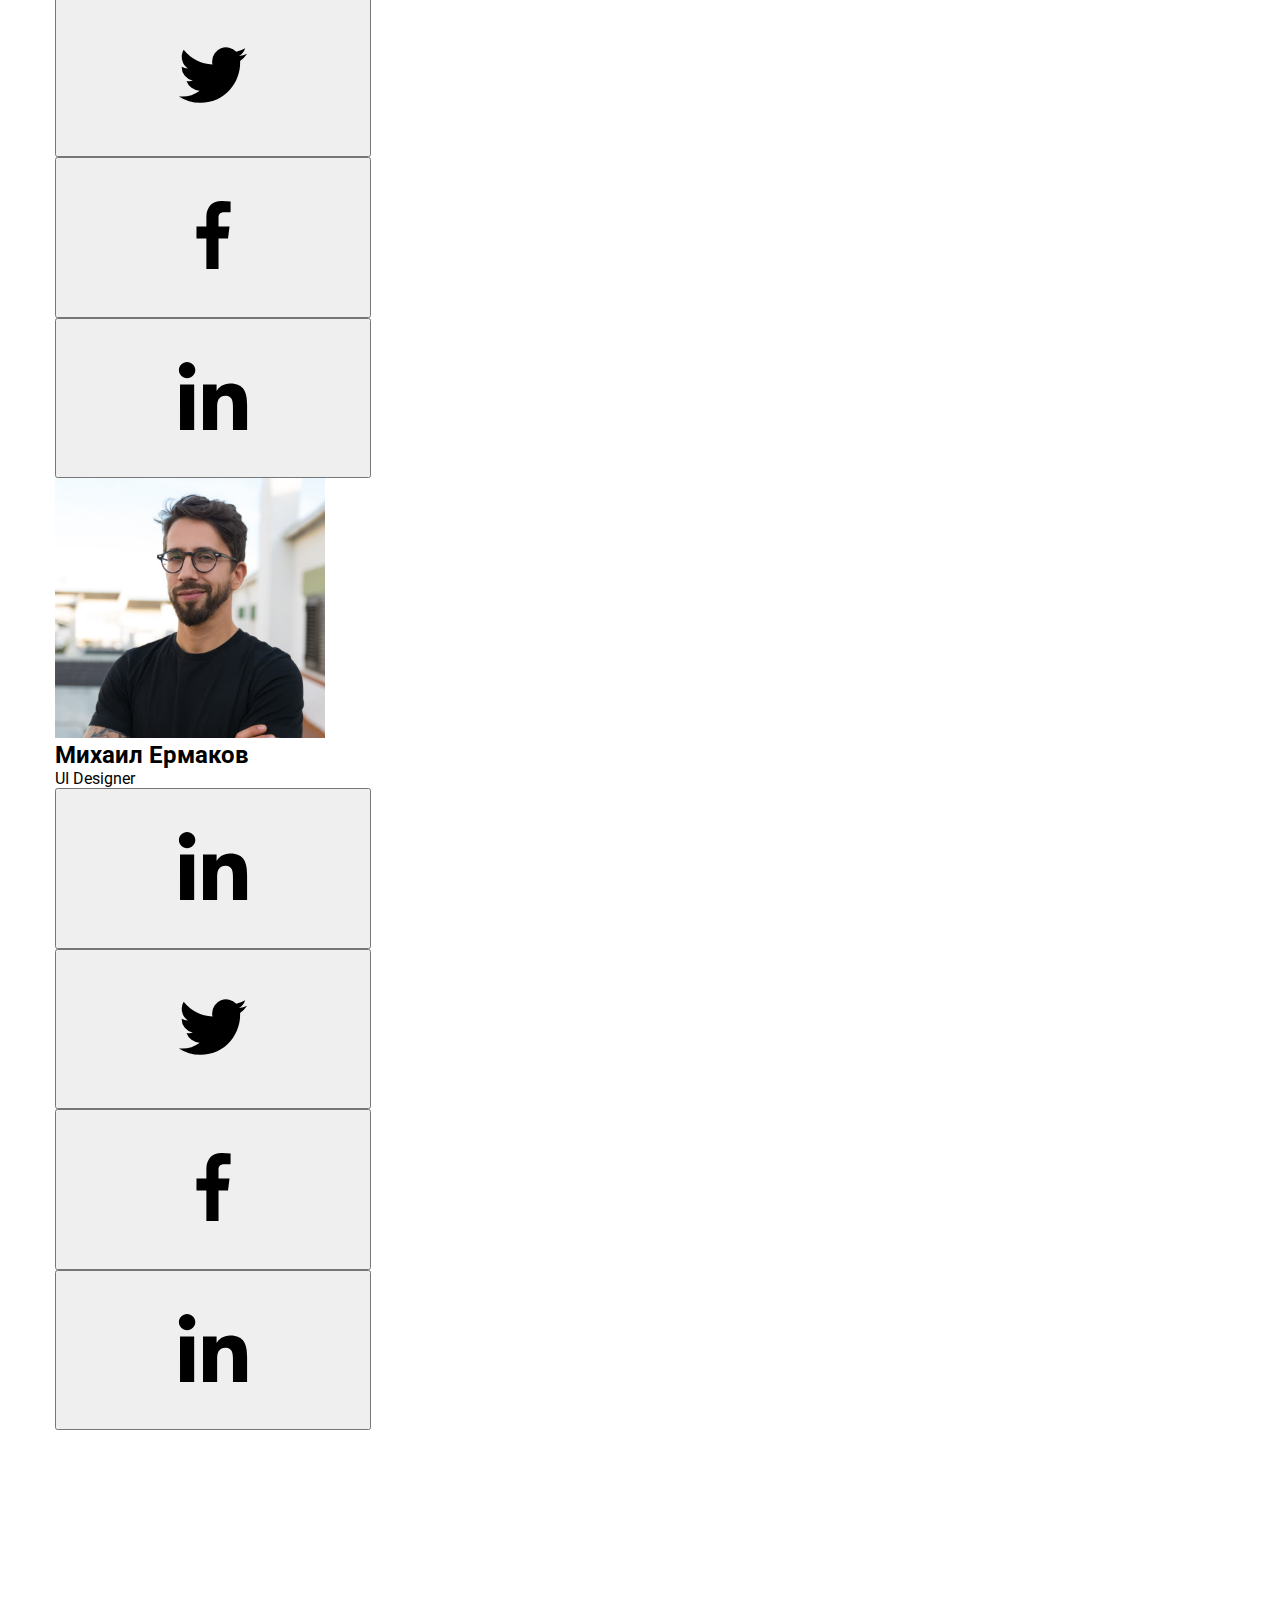
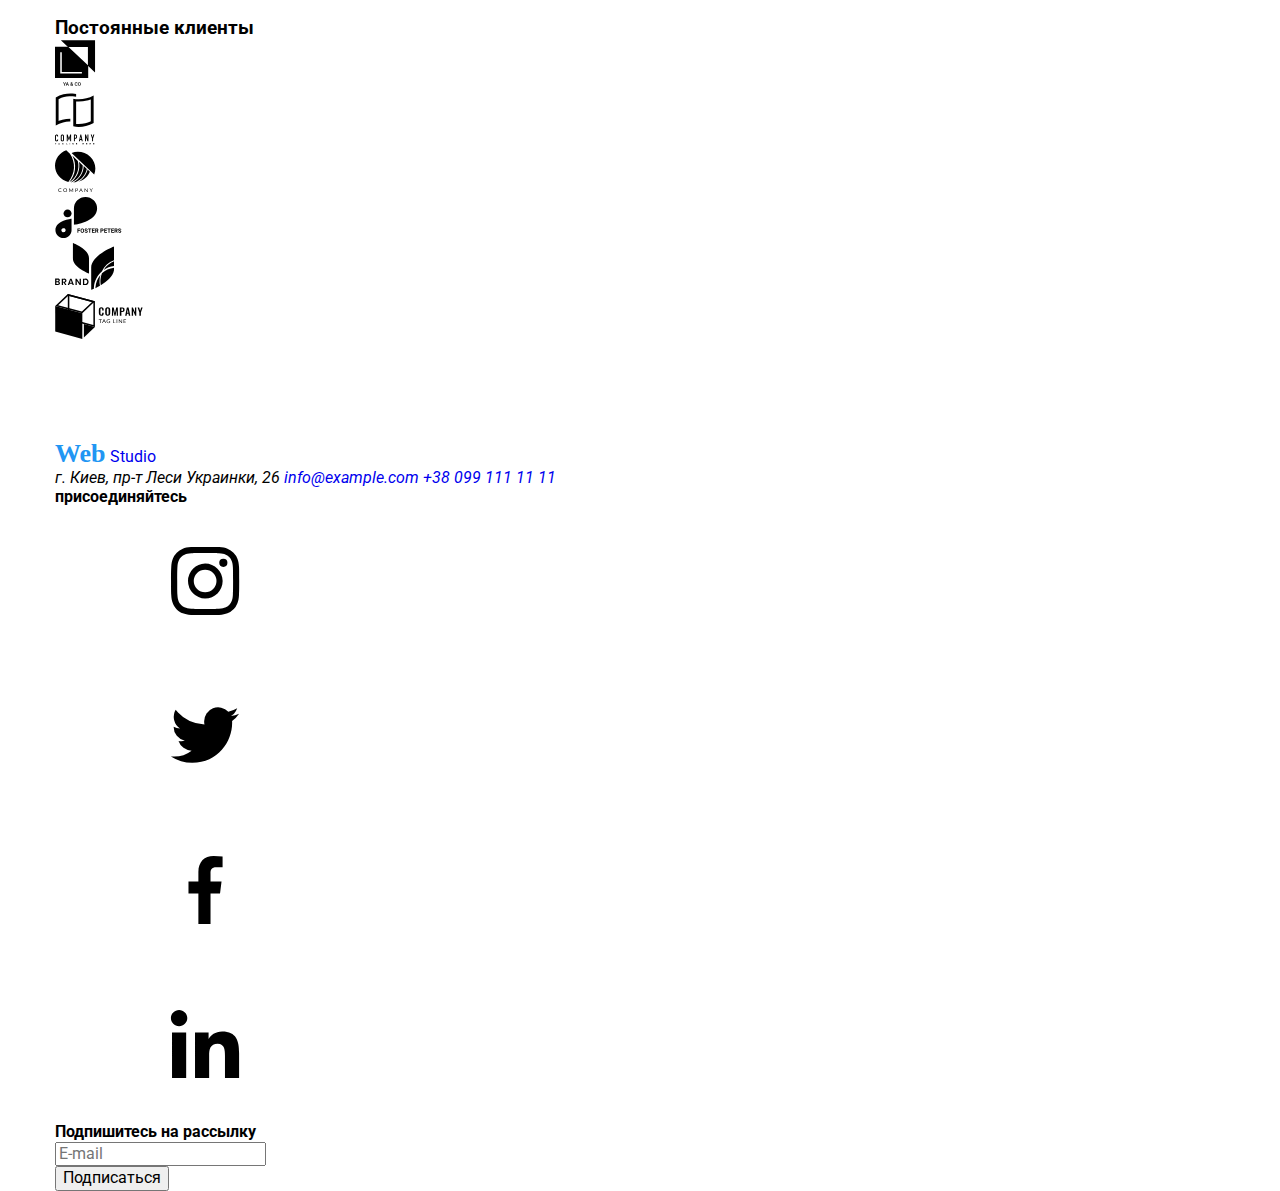
==== commit 86f42bb5: "hw 8" ====
--- a/index.html
+++ b/index.html
@@ -97,7 +97,7 @@
         <div class="btn-tittle">
           <div class="title-container container">
             <h1 class="font-banner-style">
-              Эффективные решения для вашего бизнеса
+              Эффективные решения </br> для  вашего бизнеса
             </h1>
           </div>
           <div class="container-btn">
--- a/assets/css/main.min.css
+++ b/assets/css/main.min.css
@@ -1,2 +1,2 @@
-html{-webkit-box-sizing:border-box;box-sizing:border-box}body{font-family:Roboto,sans-serif;background-color:#fff;margin:0}*,*::before,*::after{-webkit-box-sizing:inherit;box-sizing:inherit}h1,h2,h3,h4,h5,h6,p{margin:0 0;padding:0 0}ul{list-style-type:none;margin:0 0;padding:0 0}figure{margin:0 0;padding:0 0}.container{margin:0 auto;padding-left:15px;padding-right:15px}@media screen and (min-widht: 576px){.container{width:576px}}@media screen and (min-widht: 768px){.container{width:768px}}@media screen and (min-widht: 1200px){.container{width:1200px}}.section{padding-top:94px;padding-bottom:94px}.section-portfolio{padding-top:93px;padding-bottom:94px}.navigation-container{display:-webkit-box;display:-ms-flexbox;display:flex;padding-top:24px;padding-bottom:24px}@media screen and (max-width: 767px){.navigation-container{height:60px;padding-top:16px;padding-bottom:16px;margin:0 2%}}@media screen and (min-width: 768px){.navigation-container{height:80px;margin:0 2%}}@media screen and (min-width: 1200px){.navigation-container{height:80px;margin:0 15%}}/*! normalize.css v8.0.1 | MIT License | github.com/necolas/normalize.css */html{line-height:1.15;-webkit-text-size-adjust:100%}main{display:block}h1{font-size:2em;margin:0.67em 0}hr{-webkit-box-sizing:content-box;box-sizing:content-box;height:0;overflow:visible}pre{font-family:monospace, monospace;font-size:1em}a{background-color:transparent;text-decoration:none}abbr[title]{border-bottom:none;text-decoration:underline;-webkit-text-decoration:underline dotted;text-decoration:underline dotted}b,strong{font-weight:bolder}code,kbd,samp{font-family:monospace, monospace;font-size:1em}small{font-size:80%}sub,sup{font-size:75%;line-height:0;position:relative;vertical-align:baseline}sub{bottom:-0.25em}sup{top:-0.5em}img{border-style:none}button,input,optgroup,select,textarea{font-family:inherit;font-size:100%;line-height:1.15;margin:0}button,input{overflow:visible}button,select{text-transform:none}button,[type='button'],[type='reset'],[type='submit']{-webkit-appearance:button}button::-moz-focus-inner,[type='button']::-moz-focus-inner,[type='reset']::-moz-focus-inner,[type='submit']::-moz-focus-inner{border-style:none;padding:0}button:-moz-focusring,[type='button']:-moz-focusring,[type='reset']:-moz-focusring,[type='submit']:-moz-focusring{outline:1px dotted ButtonText}fieldset{padding:0.35em 0.75em 0.625em}legend{-webkit-box-sizing:border-box;box-sizing:border-box;color:inherit;display:table;max-width:100%;padding:0;white-space:normal}progress{vertical-align:baseline}textarea{overflow:auto}[type='checkbox'],[type='radio']{-webkit-box-sizing:border-box;box-sizing:border-box;padding:0}[type='number']::-webkit-inner-spin-button,[type='number']::-webkit-outer-spin-button{height:auto}[type='search']{-webkit-appearance:textfield;outline-offset:-2px}[type='search']::-webkit-search-decoration{-webkit-appearance:none}::-webkit-file-upload-button{-webkit-appearance:button;font:inherit}details{display:block}summary{display:list-item}template{display:none}[hidden]{display:none}.main-header{position:relative;border-bottom:1px solid #ececec;max-width:100%}.logo-style{max-width:134px;height:28px}.font--style--blue{font-family:Raleway;font-style:normal;font-weight:bold;font-size:26px;line-height:31px;color:#2196f3}.font--style--black{font-family:Raleway;font-style:normal;font-weight:bold;font-size:26px;line-height:31px;color:#000000}.menu-button{-ms-flex-item-align:center;-ms-grid-row-align:center;align-self:center;margin:0;padding:0;border:none;background-color:transparent;margin-left:auto;width:40px;height:40px;cursor:pointer}@media screen and (min-width: 768px){.menu-button{display:none}}.menu-button .icon-menu{display:none}.menu-button.is-open .icon-menu{display:block}.menu-button.is-open .icon-close-menu{display:none}.mobile-menu-button{width:40px;height:40px}.mobile-menu-button:hover,:focus{fill:#2196f3}.menu-mobile-container{text-align:center;font-size:16px}@media screen and (max-width: 767px){.menu-mobile-container{display:none;position:absolute;top:100%;left:0;width:100%;height:453px;background:#ffffff;-webkit-box-shadow:0px 4px 8px rgba(0,0,0,0.04),0px 2px 4px rgba(0,0,0,0.08),0px 1px 3px rgba(0,0,0,0.16);box-shadow:0px 4px 8px rgba(0,0,0,0.04),0px 2px 4px rgba(0,0,0,0.08),0px 1px 3px rgba(0,0,0,0.16)}.menu-mobile-container.is-open{display:block}}@media screen and (min-width: 768px){.menu-mobile-container{display:-webkit-box;display:-ms-flexbox;display:flex;-webkit-box-flex:1;-ms-flex-positive:1;flex-grow:1;-webkit-box-pack:justify;-ms-flex-pack:justify;justify-content:space-between;-webkit-box-align:center;-ms-flex-align:center;align-items:center}}@media screen and (min-width: 768px){.navigation{margin-left:auto;margin-right:auto}}@media screen and (min-width: 1200px){.navigation{margin-left:93px;margin-right:auto}}@media screen and (max-width: 767px){.site-nav{justify-items:center}}@media screen and (min-width: 768px){.site-nav{display:-webkit-box;display:-ms-flexbox;display:flex;-webkit-box-pack:center;-ms-flex-pack:center;justify-content:center}}@media screen and (min-width: 768px){.site-nav .site-nav-items:nth-child(n+2){margin-left:50px}}@media screen and (max-width: 767px){.nav-links{padding-top:60px;padding-bottom:60px}.nav-links .site-nav-items{margin-bottom:40px}.nav-links .site-nav-items:nth-last-child(1){margin-bottom:60px}}.site-nav .links{color:#000;font-style:normal;font-weight:500;font-size:18px;line-height:21px;letter-spacing:0.02em}.site-nav .links{-webkit-transition:250ms;transition:250ms}.site-nav .links:hover,.site-nav .links:focus,.site-nav .links:active{color:#2196f3}.links{position:relative}@media screen and (max-width: 767px){.links{display:inline-block;-webkit-box-pack:center;-ms-flex-pack:center;justify-content:center}}@media screen and (min-width: 768px){.links{display:-webkit-box;display:-ms-flexbox;display:flex}}.studio::after{content:'';position:absolute;left:0;bottom:-29px;display:block;width:100%;height:5px;border-radius:2px;background-color:#2196f3}@media screen and (max-width: 767px){.studio::after{bottom:-12px}}.site-nav .site-nav-items .studio{color:#2196f3}.studio-portfolio::after{content:'';position:absolute;left:0;bottom:-29px;display:block;width:100%;height:5px;border-radius:2px;background-color:#2196f3;-webkit-transform:scaleY(0%);transform:scaleY(0%);-webkit-transform-origin:bottom;transform-origin:bottom;-webkit-transition:-webkit-transform 250ms;transition:-webkit-transform 250ms;transition:transform 250ms;transition:transform 250ms, -webkit-transform 250ms}@media screen and (max-width: 767px){.studio-portfolio::after{bottom:-12px}}.studio-portfolio:hover::after{-webkit-transform:scaleY(100%);transform:scaleY(100%)}.portfolio::after{content:'';position:absolute;left:0;bottom:-29px;display:block;width:100%;height:5px;border-radius:2px;background-color:#2196f3}@media screen and (max-width: 767px){.portfolio::after{bottom:-12px}}.site-nav .site-nav-items .portfolio{color:#2196f3}.portfolio-studio::after{content:'';position:absolute;left:0;bottom:-29px;display:block;width:100%;height:5px;border-radius:2px;background-color:#2196f3;-webkit-transform:scaleY(0);transform:scaleY(0);-webkit-transform-origin:bottom;transform-origin:bottom;-webkit-transition:-webkit-transform 185ms;transition:-webkit-transform 185ms;transition:transform 185ms;transition:transform 185ms, -webkit-transform 185ms}@media screen and (max-width: 767px){.portfolio-studio::after{bottom:-12px}}.portfolio-studio:hover::after{-webkit-transform:scaleY(100%);transform:scaleY(100%)}.contacts::after{content:'';position:absolute;left:0;bottom:-29px;display:block;width:100%;height:5px;border-radius:2px;background-color:#2196f3;-webkit-transform:scaleY(0);transform:scaleY(0);-webkit-transform-origin:bottom;transform-origin:bottom;-webkit-transition:-webkit-transform 185ms;transition:-webkit-transform 185ms;transition:transform 185ms;transition:transform 185ms, -webkit-transform 185ms}@media screen and (max-width: 767px){.contacts::after{bottom:-12px}}.contacts:hover::after{-webkit-transform:scaleY(100%);transform:scaleY(100%)}.contacts:focus::after{-webkit-transform:scaleY(100%);transform:scaleY(100%)}.our-contacts{-webkit-box-align:center;-ms-flex-align:center;align-items:center;display:-webkit-box;display:-ms-flexbox;display:flex}@media screen and (max-width: 767px){.our-contacts{display:inline-block;-webkit-box-pack:center;-ms-flex-pack:center;justify-content:center}}@media screen and (min-width: 768px){.our-contacts{display:block;-webkit-box-pack:center;-ms-flex-pack:center;justify-content:center}}@media screen and (min-width: 1200px){.our-contacts{display:-webkit-box;display:-ms-flexbox;display:flex;margin-left:auto}}.email--style{display:-webkit-box;display:-ms-flexbox;display:flex;-webkit-box-align:center;-ms-flex-align:center;align-items:center;font-style:normal;font-weight:500;font-size:14px;line-height:16px;color:#757575;fill:#757575;-webkit-transition:250ms;transition:250ms}.mail-icon-style{width:16px;height:11px;margin-right:10px}.email--style:hover,.email--style:focus{color:#2196f3;fill:#2196f3}.number--style{display:-webkit-box;display:-ms-flexbox;display:flex;-webkit-box-align:center;-ms-flex-align:center;align-items:center;font-style:normal;font-weight:500;font-size:14px;line-height:16px;color:#757575;fill:#757575;-webkit-transition:250ms;transition:250ms}@media screen and (max-width: 767px){.number--style{margin-top:18px;-webkit-box-pack:center;-ms-flex-pack:center;justify-content:center;margin-left:0}}@media screen and (min-width: 768px){.number--style{margin-left:2px;margin-top:10px}}@media screen and (min-width: 1200px){.number--style{margin-left:30px;margin-top:0}}.number-icon-style{width:10px;height:15px;margin-right:10px}.number--style:hover,.number--style:focus{color:#2196f3;fill:#2196f3}.main-banner{background-image:-webkit-gradient(linear, left top, right top, from(rgba(47,48,58,0.4)), to(rgba(47,48,58,0.4))),url(../image/Headerimg.jpg);background-image:linear-gradient(to right, rgba(47,48,58,0.4), rgba(47,48,58,0.4)),url(../image/Headerimg.jpg);background-color:#212121;min-width:100%;margin:auto;width:1600px;height:600px;background-repeat:no-repeat;background-position:center;background-size:cover}.title-container{display:-webkit-box;display:-ms-flexbox;display:flex;-ms-flex-wrap:wrap;flex-wrap:wrap;-webkit-box-pack:center;-ms-flex-pack:center;justify-content:center;text-align:center;max-width:696px}.container-btn .btn-style{outline:none}.btn-tittle{padding-top:200px;padding-bottom:200px}.container-btn{display:-webkit-box;display:-ms-flexbox;display:flex;-ms-flex-wrap:wrap;flex-wrap:wrap;-webkit-box-pack:center;-ms-flex-pack:center;justify-content:center;text-align:center;margin-top:45px}.font-banner-style{font-style:normal;font-weight:900;font-size:44px;line-height:60px;letter-spacing:0.06em;text-transform:uppercase;margin:0 0;color:#ffffff}.btn-style{display:inline-block;font-style:normal;font-weight:700px;font-size:17px;line-height:30px;border-radius:4px;border:1px solid transparent;min-width:200px;padding:10px 32px;color:#ffffff;background-color:#2196f3;-webkit-transition:background-color 250ms cubic-bezier(0.4, 0, 0.2, 1);transition:background-color 250ms cubic-bezier(0.4, 0, 0.2, 1)}.btn-style:hover{cursor:pointer;background-color:#088bf7}.backdrop{position:fixed;top:0;left:0;width:100%;height:100%;background:rgba(0,0,0,0.2)}.backdrop.is-hidden{opacity:0;pointer-events:none}.modal{position:absolute;top:50%;left:50%;-webkit-transform:translate(-50%, -50%) scaleY(1);transform:translate(-50%, -50%) scaleY(1);max-width:528px;background:#ffffff;-webkit-box-shadow:0px 1px 3px rgba(0,0,0,0.12),0px 1px 1px rgba(0,0,0,0.14),0px 2px 1px rgba(0,0,0,0.2);box-shadow:0px 1px 3px rgba(0,0,0,0.12),0px 1px 1px rgba(0,0,0,0.14),0px 2px 1px rgba(0,0,0,0.2);border-radius:4px;-webkit-transition:-webkit-transform 250ms cubic-bezier(0.4, 0, 0.2, 1);transition:-webkit-transform 250ms cubic-bezier(0.4, 0, 0.2, 1);transition:transform 250ms cubic-bezier(0.4, 0, 0.2, 1);transition:transform 250ms cubic-bezier(0.4, 0, 0.2, 1), -webkit-transform 250ms cubic-bezier(0.4, 0, 0.2, 1)}.backdrop.is-hidden .modal{-webkit-transform:translate(-50%, -50%) scaleY(0.6);transform:translate(-50%, -50%) scaleY(0.6)}.modal .modal-btn-style{outline:none}.modal-btn-style{position:absolute;top:8px;right:8px;width:30px;height:30px;background:#ffffff;border:1px solid rgba(0,0,0,0.1);-webkit-box-sizing:border-box;box-sizing:border-box;border-radius:2em;padding:0;margin:0}.button-close-icon{width:11px;height:11px}.modal-btn-style:hover{background-color:#0000001a}.modal-title{padding-top:40px;padding-right:40px;padding-left:40px;margin-bottom:12px;font-style:normal;font-weight:bold;font-size:20px;line-height:23px;text-align:center;letter-spacing:0.03em;color:#212121}.form-container{padding-left:40px;padding-right:40px;padding-bottom:40px}.form-field{position:relative;margin-bottom:10px}.form-field:focus-within>.icon{fill:#2196f3}.form-field:focus-within>.form-input{border:1px solid #2196f3}.form-input{min-width:100%;margin-top:4px;margin-bottom:10px;padding:11px 42px;font:inherit;border:1px solid rgba(33,33,33,0.2);border-radius:4px}.form-name-style{font-style:normal;font-weight:normal;font-size:13px;line-height:14px;letter-spacing:0.01em;color:#757575}.icon{position:absolute;top:0%;left:12px;-webkit-transform:translateY(1px);transform:translateY(1px)}.form-icon-name{width:18px;height:18px;display:inline-block}.form-icon-phone{width:18px;height:18px;display:inline-block}.form-icon-email{width:18px;height:18px;display:inline-block}textarea{width:448px;height:120px;padding:12px 16px;border:1px solid rgba(33,33,33,0.2);border-radius:4px;resize:none}textarea:focus-within{border:1px solid #2196f3}textarea::-webkit-input-placeholder{font-style:normal;font-weight:normal;font-size:14px;line-height:16px;letter-spacing:0.01em;color:rgba(117,117,117,0.5)}textarea:-ms-input-placeholder{font-style:normal;font-weight:normal;font-size:14px;line-height:16px;letter-spacing:0.01em;color:rgba(117,117,117,0.5)}textarea::-ms-input-placeholder{font-style:normal;font-weight:normal;font-size:14px;line-height:16px;letter-spacing:0.01em;color:rgba(117,117,117,0.5)}textarea::placeholder{font-style:normal;font-weight:normal;font-size:14px;line-height:16px;letter-spacing:0.01em;color:rgba(117,117,117,0.5)}label textarea{margin-top:4px;margin-bottom:20px}.textarea-comment-style{font-style:normal;font-weight:normal;font-size:12px;line-height:14px;letter-spacing:0.01em;color:#757575}.form-checkbox-style{display:-webkit-box;display:-ms-flexbox;display:flex;-webkit-box-align:center;-ms-flex-align:center;align-items:center;-webkit-box-pack:center;-ms-flex-pack:center;justify-content:center}.checkbox{appearance:none;-moz-appearance:none;-webkit-appearance:none;position:absolute}.checkbox-icon{display:block;width:16px;height:15px;border:2px solid #000000;border-radius:3px}.checkbox:checked+.checkbox-icon{background:url(../image/check.svg);border-color:#2196f3;background-size:contain;background-origin:border-box}.form-checkbox-text-style{font-style:normal;font-weight:normal;font-size:14px;line-height:24px;letter-spacing:0.03em;color:#757575;margin-left:7px}.form-checkbox-text-style span{-webkit-text-decoration-line:underline;text-decoration-line:underline;color:#2196f3}form .form-button-style{margin-left:auto;margin-right:auto}.form-button-style{display:-webkit-box;display:-ms-flexbox;display:flex;font-style:normal;font-weight:bold;font-size:16px;line-height:30px;border-radius:4px;letter-spacing:0.06em;border:1px solid transparent;min-width:200px;margin-top:30px;padding:10px 55px;color:#ffffff;background:#188ce8;-webkit-transition:background-color 250ms cubic-bezier(0.4, 0, 0.2, 1);transition:background-color 250ms cubic-bezier(0.4, 0, 0.2, 1);cursor:pointer}.form-button-style:hover{background-color:#1075c7}.info-list{-webkit-box-pack:center;-ms-flex-pack:center;justify-content:center}.info-list-item{width:270px}.info-list-item::before{content:'';display:block;background-repeat:no-repeat;background-position:center;width:270px;height:120px;border-radius:4px;background:#f5f4fa}.info-list-item:nth-child(1)::before{background-image:url(../image/antenna1.svg);background-repeat:no-repeat;background-position:center}.info-list-item:nth-child(2)::before{background-image:url(../image/clock1.svg);background-repeat:no-repeat;background-position:center}.info-list-item:nth-child(3)::before{background-image:url(../image/diagram1.svg);background-repeat:no-repeat;background-position:center}.info-list-item:nth-child(4)::before{background-image:url(../image/astronaut1.svg);background-repeat:no-repeat;background-position:center}.info-list-item h2:nth-child(n+1){margin-top:30px}.info-section-header{font-style:normal;font-weight:bold;font-size:14px;line-height:16px;letter-spacing:0.03em;text-transform:uppercase;color:#212121}.info-section-font{font-style:normal;font-weight:normal;font-size:14px;line-height:24px;letter-spacing:0.03em;color:#757575;margin-top:10px}
+html{-webkit-box-sizing:border-box;box-sizing:border-box}body{font-family:Roboto,sans-serif;background-color:#fff;margin:0}*,*::before,*::after{-webkit-box-sizing:inherit;box-sizing:inherit}h1,h2,h3,h4,h5,h6,p{margin:0 0;padding:0 0}ul{list-style-type:none;margin:0 0;padding:0 0}figure{margin:0 0;padding:0 0}.container{max-width:1200px;margin:0 auto;padding-left:15px;padding-right:15px}@media screen and (min-widht: 576px){.container{width:576px}}@media screen and (min-widht: 768px){.container{width:768px}}@media screen and (min-widht: 1200px){.container{width:1200px}}.section{padding-top:94px;padding-bottom:94px}.section-portfolio{padding-top:93px;padding-bottom:94px}.navigation-container{display:-webkit-box;display:-ms-flexbox;display:flex;padding-top:24px;padding-bottom:24px}@media screen and (max-width: 767px){.navigation-container{height:60px;padding-top:16px;padding-bottom:16px;margin:0 2%}}@media screen and (min-width: 768px){.navigation-container{height:80px;margin:0 2%}}@media screen and (min-width: 1200px){.navigation-container{height:80px;margin:0 15%}}/*! normalize.css v8.0.1 | MIT License | github.com/necolas/normalize.css */html{line-height:1.15;-webkit-text-size-adjust:100%}main{display:block}h1{font-size:2em;margin:0.67em 0}hr{-webkit-box-sizing:content-box;box-sizing:content-box;height:0;overflow:visible}pre{font-family:monospace, monospace;font-size:1em}a{background-color:transparent;text-decoration:none}abbr[title]{border-bottom:none;text-decoration:underline;-webkit-text-decoration:underline dotted;text-decoration:underline dotted}b,strong{font-weight:bolder}code,kbd,samp{font-family:monospace, monospace;font-size:1em}small{font-size:80%}sub,sup{font-size:75%;line-height:0;position:relative;vertical-align:baseline}sub{bottom:-0.25em}sup{top:-0.5em}img{border-style:none}button,input,optgroup,select,textarea{font-family:inherit;font-size:100%;line-height:1.15;margin:0}button,input{overflow:visible}button,select{text-transform:none}button,[type='button'],[type='reset'],[type='submit']{-webkit-appearance:button}button::-moz-focus-inner,[type='button']::-moz-focus-inner,[type='reset']::-moz-focus-inner,[type='submit']::-moz-focus-inner{border-style:none;padding:0}button:-moz-focusring,[type='button']:-moz-focusring,[type='reset']:-moz-focusring,[type='submit']:-moz-focusring{outline:1px dotted ButtonText}fieldset{padding:0.35em 0.75em 0.625em}legend{-webkit-box-sizing:border-box;box-sizing:border-box;color:inherit;display:table;max-width:100%;padding:0;white-space:normal}progress{vertical-align:baseline}textarea{overflow:auto}[type='checkbox'],[type='radio']{-webkit-box-sizing:border-box;box-sizing:border-box;padding:0}[type='number']::-webkit-inner-spin-button,[type='number']::-webkit-outer-spin-button{height:auto}[type='search']{-webkit-appearance:textfield;outline-offset:-2px}[type='search']::-webkit-search-decoration{-webkit-appearance:none}::-webkit-file-upload-button{-webkit-appearance:button;font:inherit}details{display:block}summary{display:list-item}template{display:none}[hidden]{display:none}.main-header{position:relative;border-bottom:1px solid #ececec;max-width:100%}.logo-style{max-width:134px;height:28px}.font--style--blue{font-family:Raleway;font-style:normal;font-weight:bold;font-size:26px;line-height:31px;color:#2196f3}.font--style--black{font-family:Raleway;font-style:normal;font-weight:bold;font-size:26px;line-height:31px;color:#000000}.menu-button{-ms-flex-item-align:center;-ms-grid-row-align:center;align-self:center;margin:0;padding:0;border:none;background-color:transparent;margin-left:auto;width:40px;height:40px;cursor:pointer}@media screen and (min-width: 768px){.menu-button{display:none}}.menu-button .icon-menu{display:none}.menu-button.is-open .icon-menu{display:block}.menu-button.is-open .icon-close-menu{display:none}.mobile-menu-button{width:40px;height:40px}.mobile-menu-button:hover,:focus{fill:#2196f3}.menu-mobile-container{text-align:center;font-size:16px}@media screen and (max-width: 767px){.menu-mobile-container{display:none;position:absolute;top:100%;left:0;width:100%;height:453px;background:#ffffff;-webkit-box-shadow:0px 4px 8px rgba(0,0,0,0.04),0px 2px 4px rgba(0,0,0,0.08),0px 1px 3px rgba(0,0,0,0.16);box-shadow:0px 4px 8px rgba(0,0,0,0.04),0px 2px 4px rgba(0,0,0,0.08),0px 1px 3px rgba(0,0,0,0.16)}.menu-mobile-container.is-open{display:block}}@media screen and (min-width: 768px){.menu-mobile-container{display:-webkit-box;display:-ms-flexbox;display:flex;-webkit-box-flex:1;-ms-flex-positive:1;flex-grow:1;-webkit-box-pack:justify;-ms-flex-pack:justify;justify-content:space-between;-webkit-box-align:center;-ms-flex-align:center;align-items:center}}@media screen and (min-width: 768px){.navigation{margin-left:auto;margin-right:auto}}@media screen and (min-width: 1200px){.navigation{margin-left:93px;margin-right:auto}}@media screen and (max-width: 767px){.site-nav{justify-items:center}}@media screen and (min-width: 768px){.site-nav{display:-webkit-box;display:-ms-flexbox;display:flex;-webkit-box-pack:center;-ms-flex-pack:center;justify-content:center}}@media screen and (min-width: 768px){.site-nav .site-nav-items:nth-child(n+2){margin-left:50px}}@media screen and (max-width: 767px){.nav-links{padding-top:60px;padding-bottom:60px}.nav-links .site-nav-items{margin-bottom:40px}.nav-links .site-nav-items:nth-last-child(1){margin-bottom:60px}}.site-nav .links{color:#000;font-style:normal;font-weight:500;font-size:18px;line-height:21px;letter-spacing:0.02em}.site-nav .links{-webkit-transition:250ms;transition:250ms}.site-nav .links:hover,.site-nav .links:focus,.site-nav .links:active{color:#2196f3}.links{position:relative}@media screen and (max-width: 767px){.links{display:inline-block;-webkit-box-pack:center;-ms-flex-pack:center;justify-content:center}}@media screen and (min-width: 768px){.links{display:-webkit-box;display:-ms-flexbox;display:flex}}.studio::after{content:'';position:absolute;left:0;bottom:-30px;display:block;width:100%;height:5px;border-radius:2px;background-color:#2196f3}@media screen and (max-width: 767px){.studio::after{bottom:-12px}}.site-nav .site-nav-items .studio{color:#2196f3}.studio-portfolio::after{content:'';position:absolute;left:0;bottom:-30px;display:block;width:100%;height:5px;border-radius:2px;background-color:#2196f3;-webkit-transform:scaleY(0%);transform:scaleY(0%);-webkit-transform-origin:bottom;transform-origin:bottom;-webkit-transition:-webkit-transform 250ms;transition:-webkit-transform 250ms;transition:transform 250ms;transition:transform 250ms, -webkit-transform 250ms}@media screen and (max-width: 767px){.studio-portfolio::after{bottom:-12px}}.studio-portfolio:hover::after{-webkit-transform:scaleY(100%);transform:scaleY(100%)}.portfolio::after{content:'';position:absolute;left:0;bottom:-30px;display:block;width:100%;height:5px;border-radius:2px;background-color:#2196f3}@media screen and (max-width: 767px){.portfolio::after{bottom:-12px}}.site-nav .site-nav-items .portfolio{color:#2196f3}.portfolio-studio::after{content:'';position:absolute;left:0;bottom:-30px;display:block;width:100%;height:5px;border-radius:2px;background-color:#2196f3;-webkit-transform:scaleY(0);transform:scaleY(0);-webkit-transform-origin:bottom;transform-origin:bottom;-webkit-transition:-webkit-transform 185ms;transition:-webkit-transform 185ms;transition:transform 185ms;transition:transform 185ms, -webkit-transform 185ms}@media screen and (max-width: 767px){.portfolio-studio::after{bottom:-12px}}.portfolio-studio:hover::after{-webkit-transform:scaleY(100%);transform:scaleY(100%)}.contacts::after{content:'';position:absolute;left:0;bottom:-30px;display:block;width:100%;height:5px;border-radius:2px;background-color:#2196f3;-webkit-transform:scaleY(0);transform:scaleY(0);-webkit-transform-origin:bottom;transform-origin:bottom;-webkit-transition:-webkit-transform 185ms;transition:-webkit-transform 185ms;transition:transform 185ms;transition:transform 185ms, -webkit-transform 185ms}@media screen and (max-width: 767px){.contacts::after{bottom:-12px}}.contacts:hover::after{-webkit-transform:scaleY(100%);transform:scaleY(100%)}.contacts:focus::after{-webkit-transform:scaleY(100%);transform:scaleY(100%)}.our-contacts{-webkit-box-align:center;-ms-flex-align:center;align-items:center;display:-webkit-box;display:-ms-flexbox;display:flex}@media screen and (max-width: 767px){.our-contacts{display:inline-block;-webkit-box-pack:center;-ms-flex-pack:center;justify-content:center}}@media screen and (min-width: 768px){.our-contacts{display:block;-webkit-box-pack:center;-ms-flex-pack:center;justify-content:center}}@media screen and (min-width: 1200px){.our-contacts{display:-webkit-box;display:-ms-flexbox;display:flex;margin-left:auto}}.email--style{display:-webkit-box;display:-ms-flexbox;display:flex;-webkit-box-align:center;-ms-flex-align:center;align-items:center;font-style:normal;font-weight:500;font-size:14px;line-height:16px;color:#757575;fill:#757575;-webkit-transition:250ms;transition:250ms}.mail-icon-style{width:16px;height:11px;margin-right:10px}.email--style:hover,.email--style:focus{color:#2196f3;fill:#2196f3}.number--style{display:-webkit-box;display:-ms-flexbox;display:flex;-webkit-box-align:center;-ms-flex-align:center;align-items:center;font-style:normal;font-weight:500;font-size:14px;line-height:16px;color:#757575;fill:#757575;-webkit-transition:250ms;transition:250ms}@media screen and (max-width: 767px){.number--style{margin-top:18px;-webkit-box-pack:center;-ms-flex-pack:center;justify-content:center;margin-left:0}}@media screen and (min-width: 768px){.number--style{margin-left:2px;margin-top:10px}}@media screen and (min-width: 1200px){.number--style{margin-left:30px;margin-top:0}}.number-icon-style{width:10px;height:15px;margin-right:10px}.number--style:hover,.number--style:focus{color:#2196f3;fill:#2196f3}.main-banner{max-width:1600px;height:400px;margin-left:auto;margin-right:auto;background-image:-webkit-gradient(linear, left top, left bottom, from(rgba(47,48,58,0.6)), to(rgba(47,48,58,0.6))),url(/assets/image/headerimgmob.jpg);background-image:linear-gradient(rgba(47,48,58,0.6), rgba(47,48,58,0.6)),url(/assets/image/headerimgmob.jpg);background-repeat:no-repeat;background-position:center;background-size:cover}@media screen and (max-width: 480px){.main-banner{padding-left:15px;padding-right:15px}}@media screen and (min-device-pixel-ratio: 2), screen and (-webkit-min-device-pixel-ratio: 2), screen and (min-resolution: 192dpi), screen and (min-resolution: 2dppx){.main-banner{background-image:-webkit-gradient(linear, left top, left bottom, from(rgba(47,48,58,0.6)), to(rgba(47,48,58,0.6))),url(/assets/image/headerimgmob@2.jpg);background-image:linear-gradient(rgba(47,48,58,0.6), rgba(47,48,58,0.6)),url(/assets/image/headerimgmob@2.jpg)}}@media screen and (min-width: 481px) and (max-width: 768px){.main-banner{background-image:-webkit-gradient(linear, left top, left bottom, from(rgba(47,48,58,0.6)), to(rgba(47,48,58,0.6))),url(/assets/image/Headerimgpads.jpg);background-image:linear-gradient(rgba(47,48,58,0.6), rgba(47,48,58,0.6)),url(/assets/image/Headerimgpads.jpg)}}@media screen and (min-width: 481px) and (max-width: 768px) and (min-device-pixel-ratio: 2), screen and (min-width: 481px) and (max-width: 768px) and (-webkit-min-device-pixel-ratio: 2), screen and (min-width: 481px) and (max-width: 768px) and (min-resolution: 192dpi), screen and (min-width: 481px) and (max-width: 768px) and (min-resolution: 2dppx){.main-banner{background-image:-webkit-gradient(linear, left top, left bottom, from(rgba(47,48,58,0.6)), to(rgba(47,48,58,0.6))),url(/assets/image/Headerpadsimg@2x.jpg);background-image:linear-gradient(rgba(47,48,58,0.6), rgba(47,48,58,0.6)),url(/assets/image/Headerpadsimg@2x.jpg)}}@media screen and (min-width: 769px){.main-banner{background-image:-webkit-gradient(linear, left top, left bottom, from(rgba(47,48,58,0.6)), to(rgba(47,48,58,0.6))),url(/assets/image/HeaderImgdesct.jpg);background-image:linear-gradient(rgba(47,48,58,0.6), rgba(47,48,58,0.6)),url(/assets/image/HeaderImgdesct.jpg);height:400px}}@media screen and (min-width: 769px) and (min-device-pixel-ratio: 2), screen and (min-width: 769px) and (-webkit-min-device-pixel-ratio: 2), screen and (min-width: 769px) and (min-resolution: 192dpi), screen and (min-width: 769px) and (min-resolution: 2dppx){.main-banner{background-image:-webkit-gradient(linear, left top, left bottom, from(rgba(47,48,58,0.6)), to(rgba(47,48,58,0.6))),url(/assets/image/headerimg@2.jpg);background-image:linear-gradient(rgba(47,48,58,0.6), rgba(47,48,58,0.6)),url(/assets/image/headerimg@2.jpg)}}@media screen and (min-width: 1200px){.main-banner{max-width:100%;height:650px}}.btn-tittle{padding-top:118px;padding-bottom:118px}@media screen and (min-width: 481px) and (max-width: 768px){.btn-tittle{padding-top:118px;padding-bottom:118px}}@media screen and (min-width: 1200px){.btn-tittle{padding-top:200px;padding-bottom:200px}}.title-container{display:-webkit-box;display:-ms-flexbox;display:flex;-webkit-box-pack:center;-ms-flex-pack:center;justify-content:center;text-align:center;padding:0 0}.font-banner-style{font-style:normal;font-weight:900;font-size:26px;line-height:42px;letter-spacing:0.06em;text-transform:uppercase;margin:0 0;color:#ffffff}@media screen and (min-width: 1200px){.font-banner-style{font-size:44px;line-height:60px}}.container-btn .btn-style{outline:none}.container-btn{display:-webkit-box;display:-ms-flexbox;display:flex;-ms-flex-wrap:wrap;flex-wrap:wrap;-webkit-box-pack:center;-ms-flex-pack:center;justify-content:center;text-align:center;margin-top:30px}@media screen and (min-width: 1200px){.container-btn{margin-top:40px}}.btn-style{display:inline-block;font-style:normal;font-weight:700px;font-size:17px;line-height:30px;border-radius:4px;border:1px solid transparent;min-width:200px;padding:10px 32px;color:#ffffff;background-color:#2196f3;-webkit-transition:background-color 250ms cubic-bezier(0.4, 0, 0.2, 1);transition:background-color 250ms cubic-bezier(0.4, 0, 0.2, 1)}.btn-style:hover{cursor:pointer;background-color:#088bf7}.backdrop{position:fixed;top:0;left:0;width:100%;height:100%;padding:90px 15px;background:rgba(0,0,0,0.2);overflow-y:scroll}.backdrop.is-hidden{opacity:0;pointer-events:none}.modal{position:relative;padding:15px;width:450px;background:#ffffff;-webkit-box-shadow:0px 1px 3px rgba(0,0,0,0.12),0px 1px 1px rgba(0,0,0,0.14),0px 2px 1px rgba(0,0,0,0.2);box-shadow:0px 1px 3px rgba(0,0,0,0.12),0px 1px 1px rgba(0,0,0,0.14),0px 2px 1px rgba(0,0,0,0.2);border-radius:4px;-webkit-transition:-webkit-transform 250ms cubic-bezier(0.4, 0, 0.2, 1);transition:-webkit-transform 250ms cubic-bezier(0.4, 0, 0.2, 1);transition:transform 250ms cubic-bezier(0.4, 0, 0.2, 1);transition:transform 250ms cubic-bezier(0.4, 0, 0.2, 1), -webkit-transform 250ms cubic-bezier(0.4, 0, 0.2, 1)}@media screen and (max-width: 599px){.modal{max-width:100%}}@media screen and (min-width: 600px){.modal{position:absolute;display:block;width:450px;top:55%;left:50%;-webkit-transform:translate(-50%, -50%) scaleY(1);transform:translate(-50%, -50%) scaleY(1);-webkit-transition:-webkit-transform 250ms cubic-bezier(0.4, 0, 0.2, 1);transition:-webkit-transform 250ms cubic-bezier(0.4, 0, 0.2, 1);transition:transform 250ms cubic-bezier(0.4, 0, 0.2, 1);transition:transform 250ms cubic-bezier(0.4, 0, 0.2, 1), -webkit-transform 250ms cubic-bezier(0.4, 0, 0.2, 1)}}@media screen and (min-width: 1200px){.modal{position:absolute;display:block;width:528px;top:55%;left:50%;-webkit-transform:translate(-50%, -50%) scaleY(1);transform:translate(-50%, -50%) scaleY(1);-webkit-transition:-webkit-transform 250ms cubic-bezier(0.4, 0, 0.2, 1);transition:-webkit-transform 250ms cubic-bezier(0.4, 0, 0.2, 1);transition:transform 250ms cubic-bezier(0.4, 0, 0.2, 1);transition:transform 250ms cubic-bezier(0.4, 0, 0.2, 1), -webkit-transform 250ms cubic-bezier(0.4, 0, 0.2, 1)}}.backdrop.is-hidden .modal{-webkit-transform:translate(-50%, -50%) scaleY(0.6);transform:translate(-50%, -50%) scaleY(0.6)}.modal .modal-btn-style{outline:none}.modal-btn-style{position:absolute;top:8px;right:8px;width:30px;height:30px;background:#ffffff;border:1px solid rgba(0,0,0,0.1);-webkit-box-sizing:border-box;box-sizing:border-box;border-radius:2em;padding:0;margin:0}.button-close-icon{width:11px;height:11px}.modal-btn-style:hover{background-color:#0000001a}.modal-title{padding-top:40px;margin-bottom:12px;font-style:normal;font-weight:bold;font-size:20px;line-height:23px;text-align:center;letter-spacing:0.03em;color:#212121}.form-container{padding-left:40px;padding-right:40px;padding-bottom:40px}.form-field{position:relative;margin-bottom:10px}.form-field:focus-within>.icon{fill:#2196f3}.form-field:focus-within>.form-input{border:1px solid #2196f3}.form-input{width:100%;margin-top:4px;margin-bottom:10px;padding:11px 42px;font:inherit;border:1px solid rgba(33,33,33,0.2);border-radius:4px}.form-name-style{font-style:normal;font-weight:normal;font-size:13px;line-height:14px;letter-spacing:0.01em;color:#757575}.icon{position:absolute;top:0%;left:12px;-webkit-transform:translateY(1px);transform:translateY(1px)}.form-icon-name{width:18px;height:18px;display:inline-block}.form-icon-phone{width:18px;height:18px;display:inline-block}.form-icon-email{width:18px;height:18px;display:inline-block}textarea{width:100%;height:120px;padding:12px 16px;border:1px solid rgba(33,33,33,0.2);border-radius:4px;resize:none}textarea:focus-within{border:1px solid #2196f3}textarea::-webkit-input-placeholder{font-style:normal;font-weight:normal;font-size:14px;line-height:16px;letter-spacing:0.01em;color:rgba(117,117,117,0.5)}textarea:-ms-input-placeholder{font-style:normal;font-weight:normal;font-size:14px;line-height:16px;letter-spacing:0.01em;color:rgba(117,117,117,0.5)}textarea::-ms-input-placeholder{font-style:normal;font-weight:normal;font-size:14px;line-height:16px;letter-spacing:0.01em;color:rgba(117,117,117,0.5)}textarea::placeholder{font-style:normal;font-weight:normal;font-size:14px;line-height:16px;letter-spacing:0.01em;color:rgba(117,117,117,0.5)}label textarea{margin-top:4px;margin-bottom:20px}.textarea-comment-style{font-style:normal;font-weight:normal;font-size:12px;line-height:14px;letter-spacing:0.01em;color:#757575}.form-checkbox-style{display:-webkit-box;display:-ms-flexbox;display:flex;-webkit-box-align:center;-ms-flex-align:center;align-items:center;-webkit-box-pack:center;-ms-flex-pack:center;justify-content:center}.checkbox{appearance:none;-moz-appearance:none;-webkit-appearance:none;position:absolute}.checkbox-icon{display:block;width:16px;height:15px;border:2px solid #000000;border-radius:3px}@media screen and (max-width: 400px){.checkbox-icon{width:30px}}@media screen and (min-width: 401px) and (max-width: 501px){.checkbox-icon{width:25px}}.checkbox:checked+.checkbox-icon{background:url(../image/check.svg);border-color:#2196f3;background-size:contain;background-origin:border-box}.form-checkbox-text-style{font-style:normal;font-weight:normal;font-size:14px;line-height:24px;letter-spacing:0.03em;color:#757575;margin-left:7px}.form-checkbox-text-style span{-webkit-text-decoration-line:underline;text-decoration-line:underline;color:#2196f3}form .form-button-style{margin-left:auto;margin-right:auto}.form-button-style{display:-webkit-box;display:-ms-flexbox;display:flex;font-style:normal;font-weight:bold;font-size:16px;line-height:30px;border-radius:4px;letter-spacing:0.06em;border:1px solid transparent;min-width:200px;margin-top:30px;padding:10px 55px;color:#ffffff;background:#188ce8;-webkit-transition:background-color 250ms cubic-bezier(0.4, 0, 0.2, 1);transition:background-color 250ms cubic-bezier(0.4, 0, 0.2, 1);cursor:pointer}.form-button-style:hover{background-color:#1075c7}.info-list{display:block;-webkit-box-pack:center;-ms-flex-pack:center;justify-content:center}@media screen and (min-width: 768px){.info-list{display:-webkit-box;display:-ms-flexbox;display:flex;-ms-flex-wrap:wrap;flex-wrap:wrap}}@media screen and (min-width: 1100px){.info-list{display:-webkit-box;display:-ms-flexbox;display:flex;-ms-flex-wrap:nowrap;flex-wrap:nowrap}}.info-list-item{max-width:450px;margin-bottom:30px;margin-right:auto;margin-left:auto}@media screen and (min-width: 769px){.info-list-item{max-width:354px}}@media screen and (min-width: 1100px){.info-list-item{max-width:270px;margin-bottom:0}}.info-list-item:nth-child(4){margin-bottom:0}@media screen and (min-width: 769px){.info-list-item:nth-child(n+3){margin-bottom:0}}.info-list-item::before{content:'';display:block;background-repeat:no-repeat;background-position:center;max-width:100%;height:120px;border-radius:4px;background:#f5f4fa}.info-list-item:nth-child(1)::before{background-image:url(../image/antenna1.svg);background-repeat:no-repeat;background-position:center}.info-list-item:nth-child(2)::before{background-image:url(../image/clock1.svg);background-repeat:no-repeat;background-position:center}.info-list-item:nth-child(3)::before{background-image:url(../image/diagram1.svg);background-repeat:no-repeat;background-position:center}.info-list-item:nth-child(4)::before{background-image:url(../image/astronaut1.svg);background-repeat:no-repeat;background-position:center}@media screen and (min-width: 768px){.info-list-item:nth-child(even){margin-left:30px}}@media screen and (min-width: 1100px){.info-list-item:nth-child(n+2){margin-left:30px}}.info-section-header{font-style:normal;font-weight:bold;font-size:14px;line-height:16px;letter-spacing:0.03em;text-transform:uppercase;margin-top:30px;color:#212121}@media screen and (max-width: 767px){.info-section-header{display:-webkit-box;display:-ms-flexbox;display:flex;-webkit-box-pack:center;-ms-flex-pack:center;justify-content:center}}.info-section-font{font-style:normal;font-weight:normal;font-size:14px;line-height:24px;letter-spacing:0.03em;color:#757575;margin-top:10px}
 /*# sourceMappingURL=main.min.css.map */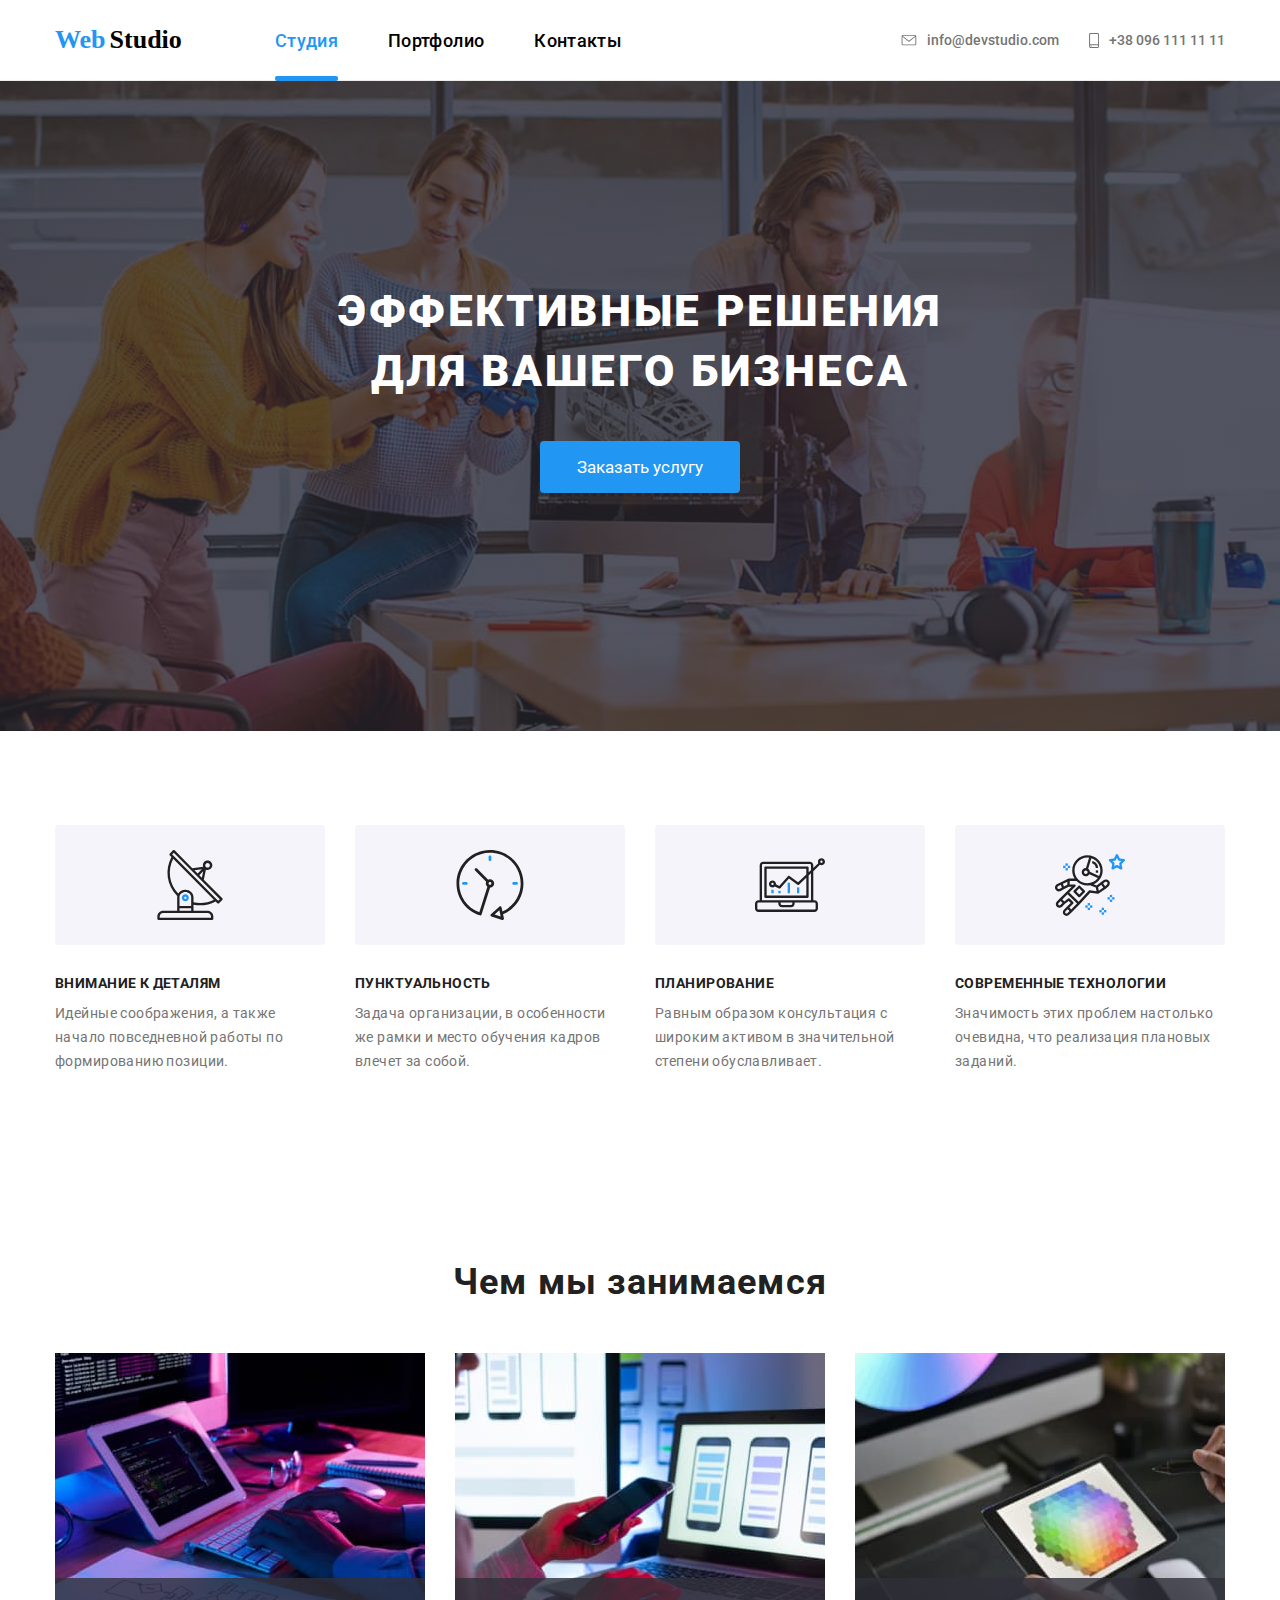
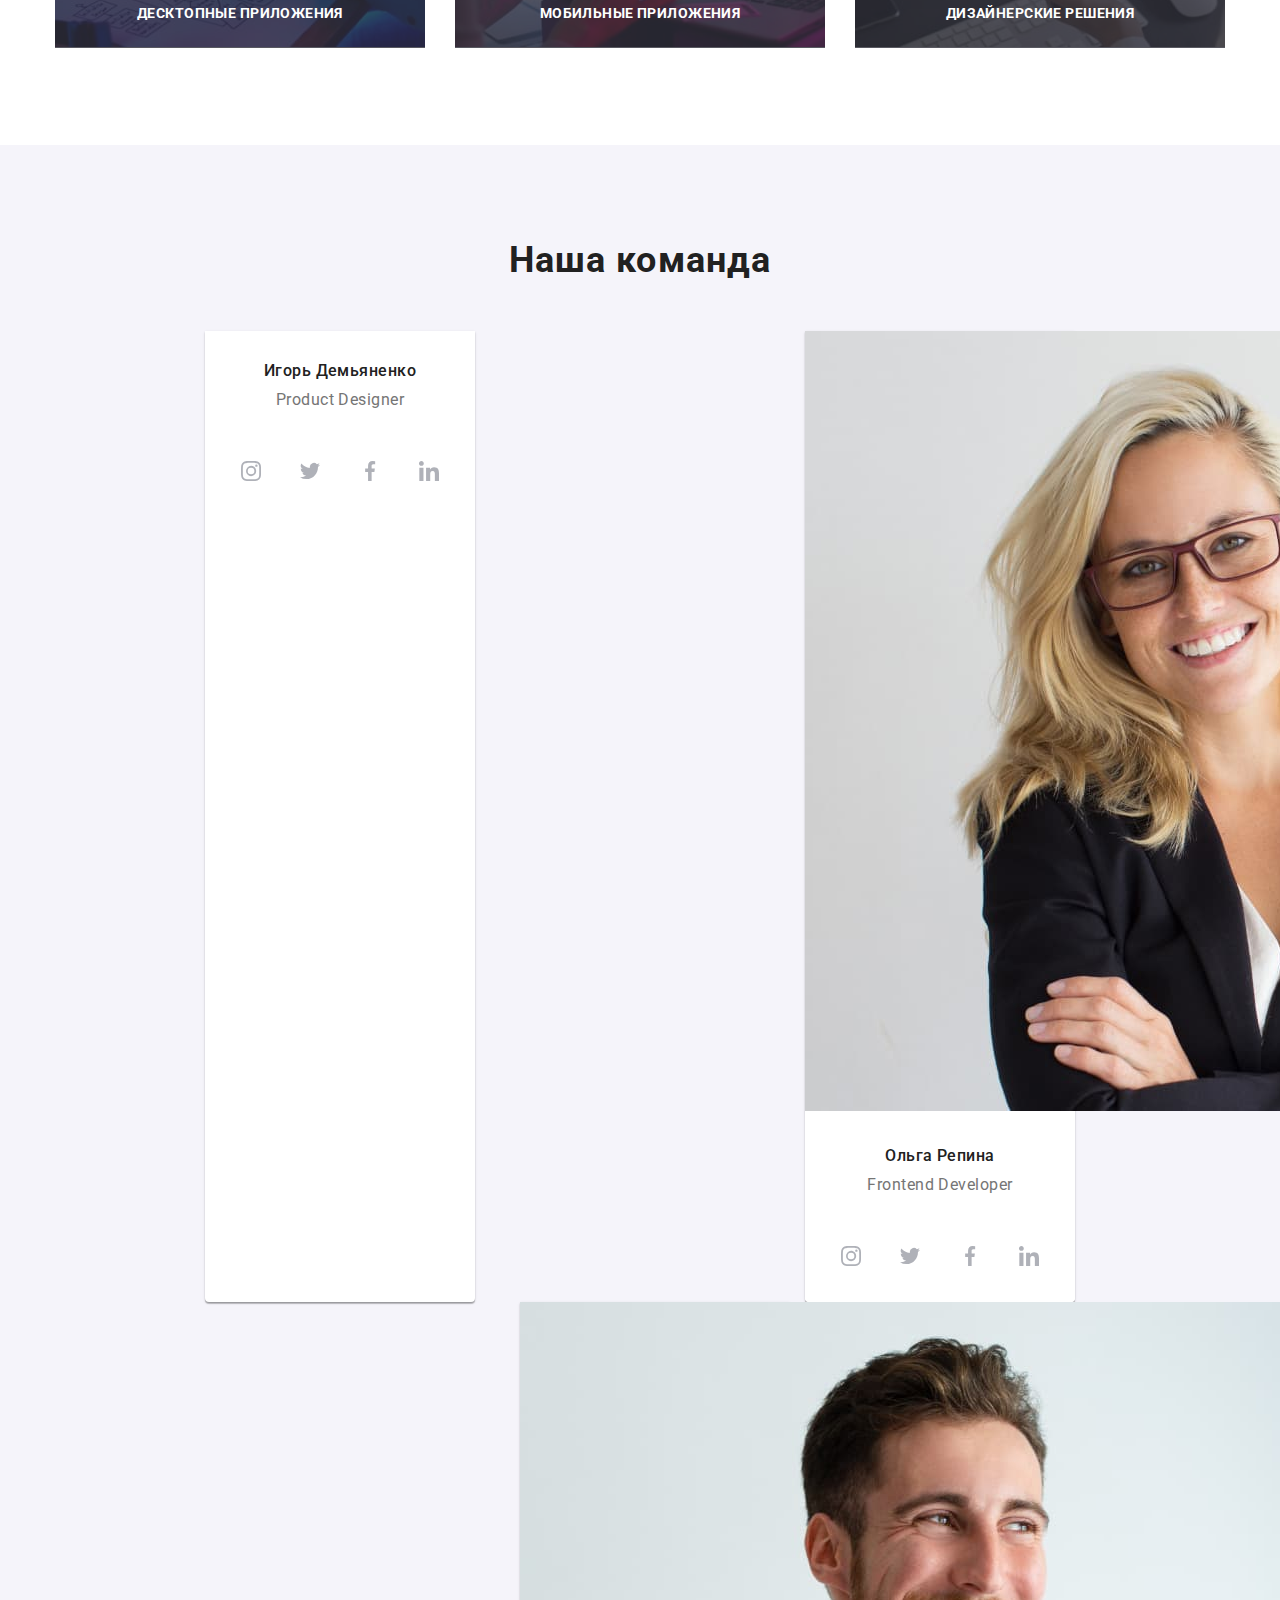
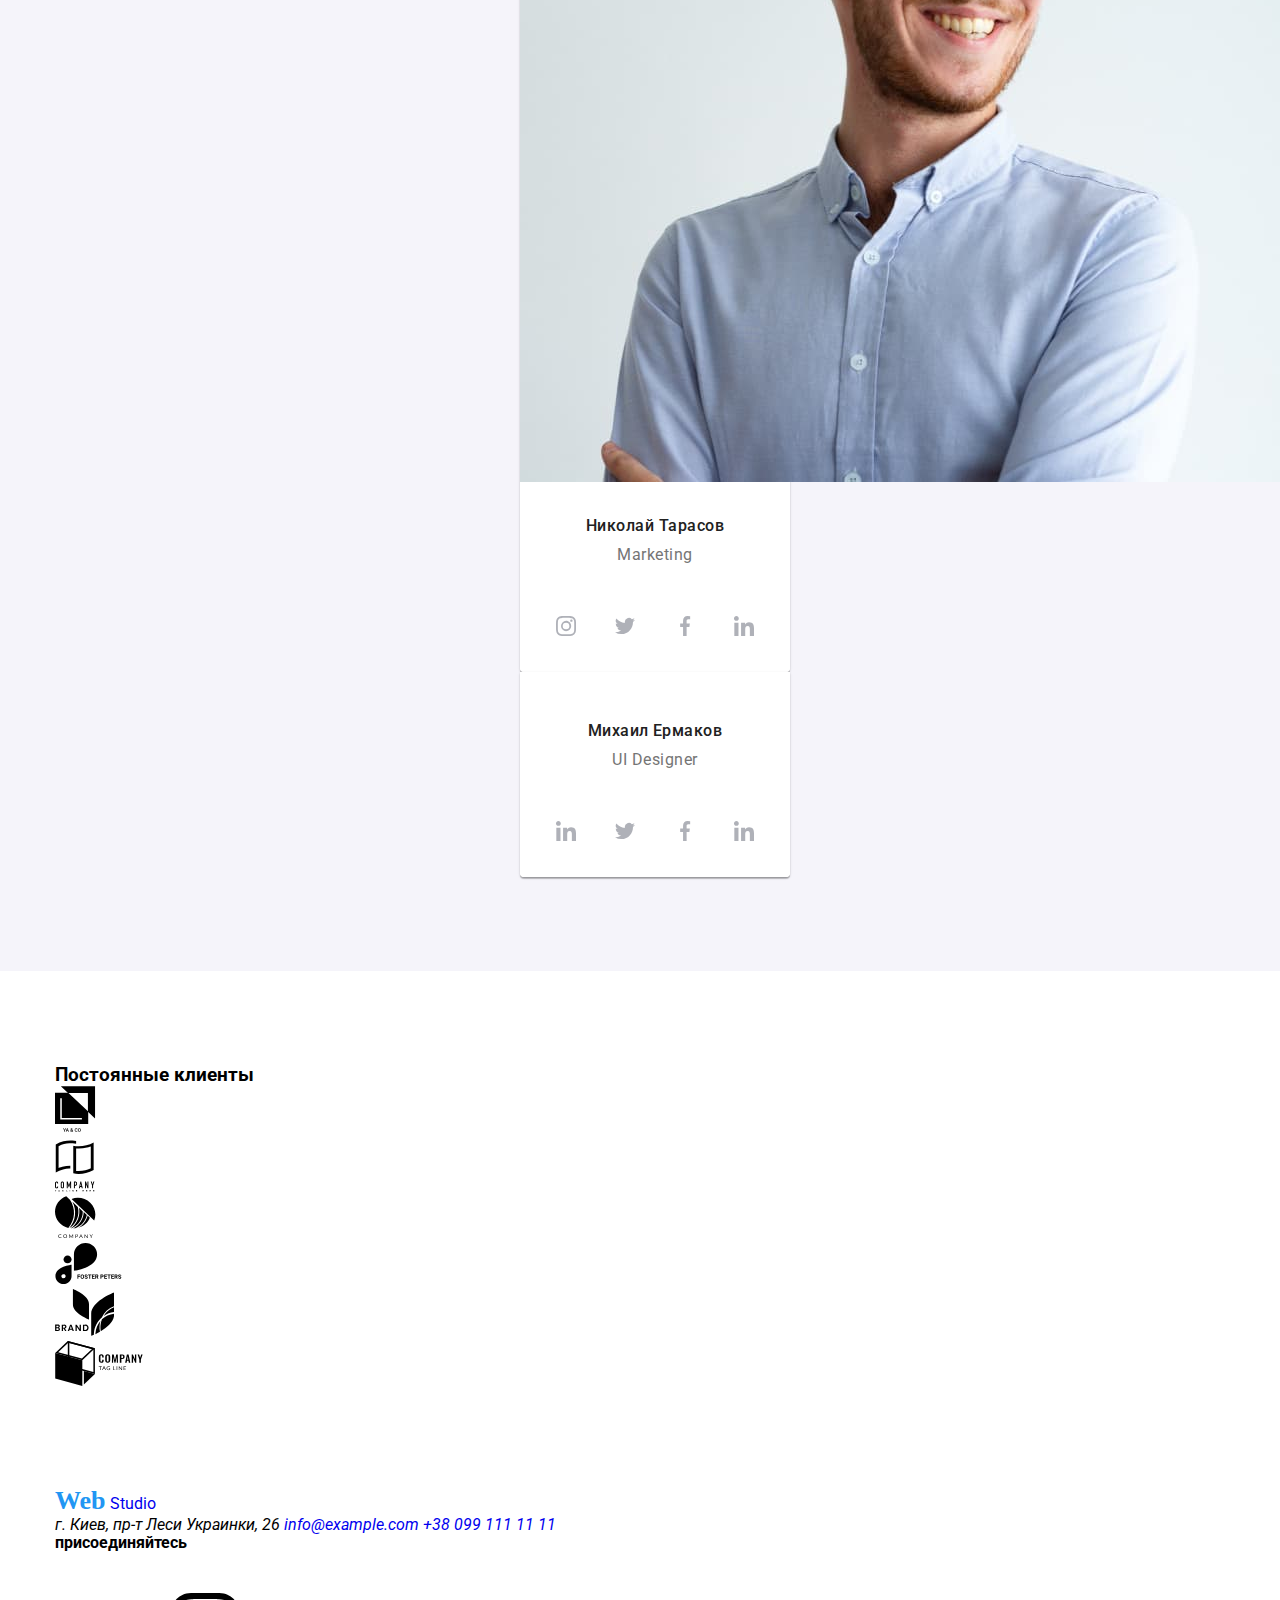
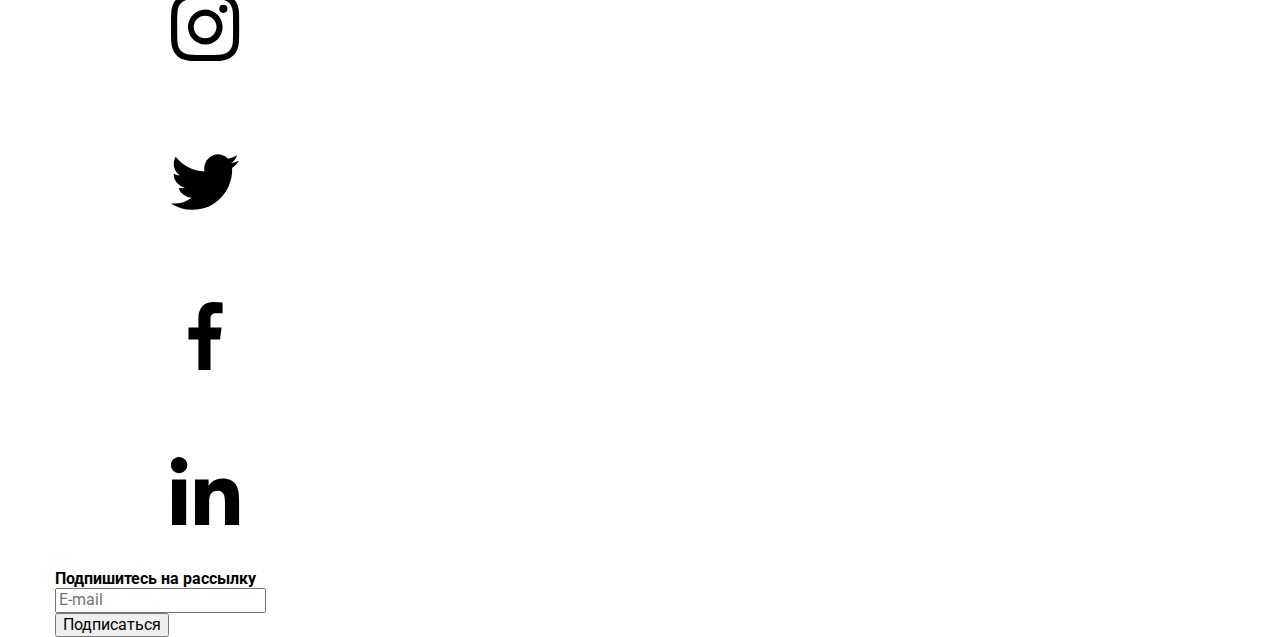
==== commit 23347081: "hw8" ====
--- a/index.html
+++ b/index.html
@@ -258,12 +258,7 @@
             <!--Card 1-->
             <li class="card-list-item">
               <figure class="figure-card">
-                <img
-                  src="./assets/image/img(1).jpg"
-                  alt="Игорь Демьяненко"
-                  width="270"
-                  height="260"
-                />
+           
                 <h2 class="our-team-names">Игорь Демьяненко</h2>
                 <p class="team-members-position">Product Designer</p>
                 <ul class="social-media-list">
@@ -328,8 +323,7 @@
                 <img
                   src="./assets/image/img(2).jpg"
                   alt="Ольга Репина"
-                  width="270"
-                  height="260"
+                
                 />
                 <h2 class="our-team-names">Ольга Репина</h2>
                 <p class="team-members-position">Frontend Developer</p>
@@ -395,8 +389,7 @@
                 <img
                   src="./assets/image/img(3).jpg"
                   alt="Николай Тарасов"
-                  width="270"
-                  height="260"
+                
                 />
                 <h2 class="our-team-names">Николай Тарасов</h2>
                 <p class="team-members-position">Marketing</p>
@@ -460,10 +453,7 @@
             <li class="card-list-item">
               <figure class="figure-card">
                 <img
-                  src="./assets/image/img(4).jpg"
-                  alt="Михаил Ермаков"
-                  width="270"
-                  height="260"
+              
                 />
                 <h2 class="our-team-names">Михаил Ермаков</h2>
                 <p class="team-members-position">UI Designer</p>
--- a/assets/css/main.min.css
+++ b/assets/css/main.min.css
@@ -1,2 +1,2 @@
-html{-webkit-box-sizing:border-box;box-sizing:border-box}body{font-family:Roboto,sans-serif;background-color:#fff;margin:0}*,*::before,*::after{-webkit-box-sizing:inherit;box-sizing:inherit}h1,h2,h3,h4,h5,h6,p{margin:0 0;padding:0 0}ul{list-style-type:none;margin:0 0;padding:0 0}figure{margin:0 0;padding:0 0}.container{max-width:1200px;margin:0 auto;padding-left:15px;padding-right:15px}@media screen and (min-widht: 576px){.container{width:576px}}@media screen and (min-widht: 768px){.container{width:768px}}@media screen and (min-widht: 1200px){.container{width:1200px}}.section{padding-top:94px;padding-bottom:94px}.section-portfolio{padding-top:93px;padding-bottom:94px}.navigation-container{display:-webkit-box;display:-ms-flexbox;display:flex;padding-top:24px;padding-bottom:24px}@media screen and (max-width: 767px){.navigation-container{height:60px;padding-top:16px;padding-bottom:16px;margin:0 2%}}@media screen and (min-width: 768px){.navigation-container{height:80px;margin:0 2%}}@media screen and (min-width: 1200px){.navigation-container{height:80px;margin:0 15%}}/*! normalize.css v8.0.1 | MIT License | github.com/necolas/normalize.css */html{line-height:1.15;-webkit-text-size-adjust:100%}main{display:block}h1{font-size:2em;margin:0.67em 0}hr{-webkit-box-sizing:content-box;box-sizing:content-box;height:0;overflow:visible}pre{font-family:monospace, monospace;font-size:1em}a{background-color:transparent;text-decoration:none}abbr[title]{border-bottom:none;text-decoration:underline;-webkit-text-decoration:underline dotted;text-decoration:underline dotted}b,strong{font-weight:bolder}code,kbd,samp{font-family:monospace, monospace;font-size:1em}small{font-size:80%}sub,sup{font-size:75%;line-height:0;position:relative;vertical-align:baseline}sub{bottom:-0.25em}sup{top:-0.5em}img{border-style:none}button,input,optgroup,select,textarea{font-family:inherit;font-size:100%;line-height:1.15;margin:0}button,input{overflow:visible}button,select{text-transform:none}button,[type='button'],[type='reset'],[type='submit']{-webkit-appearance:button}button::-moz-focus-inner,[type='button']::-moz-focus-inner,[type='reset']::-moz-focus-inner,[type='submit']::-moz-focus-inner{border-style:none;padding:0}button:-moz-focusring,[type='button']:-moz-focusring,[type='reset']:-moz-focusring,[type='submit']:-moz-focusring{outline:1px dotted ButtonText}fieldset{padding:0.35em 0.75em 0.625em}legend{-webkit-box-sizing:border-box;box-sizing:border-box;color:inherit;display:table;max-width:100%;padding:0;white-space:normal}progress{vertical-align:baseline}textarea{overflow:auto}[type='checkbox'],[type='radio']{-webkit-box-sizing:border-box;box-sizing:border-box;padding:0}[type='number']::-webkit-inner-spin-button,[type='number']::-webkit-outer-spin-button{height:auto}[type='search']{-webkit-appearance:textfield;outline-offset:-2px}[type='search']::-webkit-search-decoration{-webkit-appearance:none}::-webkit-file-upload-button{-webkit-appearance:button;font:inherit}details{display:block}summary{display:list-item}template{display:none}[hidden]{display:none}.main-header{position:relative;border-bottom:1px solid #ececec;max-width:100%}.logo-style{max-width:134px;height:28px}.font--style--blue{font-family:Raleway;font-style:normal;font-weight:bold;font-size:26px;line-height:31px;color:#2196f3}.font--style--black{font-family:Raleway;font-style:normal;font-weight:bold;font-size:26px;line-height:31px;color:#000000}.menu-button{-ms-flex-item-align:center;-ms-grid-row-align:center;align-self:center;margin:0;padding:0;border:none;background-color:transparent;margin-left:auto;width:40px;height:40px;cursor:pointer}@media screen and (min-width: 768px){.menu-button{display:none}}.menu-button .icon-menu{display:none}.menu-button.is-open .icon-menu{display:block}.menu-button.is-open .icon-close-menu{display:none}.mobile-menu-button{width:40px;height:40px}.mobile-menu-button:hover,:focus{fill:#2196f3}.menu-mobile-container{text-align:center;font-size:16px}@media screen and (max-width: 767px){.menu-mobile-container{display:none;position:absolute;top:100%;left:0;width:100%;height:453px;background:#ffffff;-webkit-box-shadow:0px 4px 8px rgba(0,0,0,0.04),0px 2px 4px rgba(0,0,0,0.08),0px 1px 3px rgba(0,0,0,0.16);box-shadow:0px 4px 8px rgba(0,0,0,0.04),0px 2px 4px rgba(0,0,0,0.08),0px 1px 3px rgba(0,0,0,0.16)}.menu-mobile-container.is-open{display:block}}@media screen and (min-width: 768px){.menu-mobile-container{display:-webkit-box;display:-ms-flexbox;display:flex;-webkit-box-flex:1;-ms-flex-positive:1;flex-grow:1;-webkit-box-pack:justify;-ms-flex-pack:justify;justify-content:space-between;-webkit-box-align:center;-ms-flex-align:center;align-items:center}}@media screen and (min-width: 768px){.navigation{margin-left:auto;margin-right:auto}}@media screen and (min-width: 1200px){.navigation{margin-left:93px;margin-right:auto}}@media screen and (max-width: 767px){.site-nav{justify-items:center}}@media screen and (min-width: 768px){.site-nav{display:-webkit-box;display:-ms-flexbox;display:flex;-webkit-box-pack:center;-ms-flex-pack:center;justify-content:center}}@media screen and (min-width: 768px){.site-nav .site-nav-items:nth-child(n+2){margin-left:50px}}@media screen and (max-width: 767px){.nav-links{padding-top:60px;padding-bottom:60px}.nav-links .site-nav-items{margin-bottom:40px}.nav-links .site-nav-items:nth-last-child(1){margin-bottom:60px}}.site-nav .links{color:#000;font-style:normal;font-weight:500;font-size:18px;line-height:21px;letter-spacing:0.02em}.site-nav .links{-webkit-transition:250ms;transition:250ms}.site-nav .links:hover,.site-nav .links:focus,.site-nav .links:active{color:#2196f3}.links{position:relative}@media screen and (max-width: 767px){.links{display:inline-block;-webkit-box-pack:center;-ms-flex-pack:center;justify-content:center}}@media screen and (min-width: 768px){.links{display:-webkit-box;display:-ms-flexbox;display:flex}}.studio::after{content:'';position:absolute;left:0;bottom:-30px;display:block;width:100%;height:5px;border-radius:2px;background-color:#2196f3}@media screen and (max-width: 767px){.studio::after{bottom:-12px}}.site-nav .site-nav-items .studio{color:#2196f3}.studio-portfolio::after{content:'';position:absolute;left:0;bottom:-30px;display:block;width:100%;height:5px;border-radius:2px;background-color:#2196f3;-webkit-transform:scaleY(0%);transform:scaleY(0%);-webkit-transform-origin:bottom;transform-origin:bottom;-webkit-transition:-webkit-transform 250ms;transition:-webkit-transform 250ms;transition:transform 250ms;transition:transform 250ms, -webkit-transform 250ms}@media screen and (max-width: 767px){.studio-portfolio::after{bottom:-12px}}.studio-portfolio:hover::after{-webkit-transform:scaleY(100%);transform:scaleY(100%)}.portfolio::after{content:'';position:absolute;left:0;bottom:-30px;display:block;width:100%;height:5px;border-radius:2px;background-color:#2196f3}@media screen and (max-width: 767px){.portfolio::after{bottom:-12px}}.site-nav .site-nav-items .portfolio{color:#2196f3}.portfolio-studio::after{content:'';position:absolute;left:0;bottom:-30px;display:block;width:100%;height:5px;border-radius:2px;background-color:#2196f3;-webkit-transform:scaleY(0);transform:scaleY(0);-webkit-transform-origin:bottom;transform-origin:bottom;-webkit-transition:-webkit-transform 185ms;transition:-webkit-transform 185ms;transition:transform 185ms;transition:transform 185ms, -webkit-transform 185ms}@media screen and (max-width: 767px){.portfolio-studio::after{bottom:-12px}}.portfolio-studio:hover::after{-webkit-transform:scaleY(100%);transform:scaleY(100%)}.contacts::after{content:'';position:absolute;left:0;bottom:-30px;display:block;width:100%;height:5px;border-radius:2px;background-color:#2196f3;-webkit-transform:scaleY(0);transform:scaleY(0);-webkit-transform-origin:bottom;transform-origin:bottom;-webkit-transition:-webkit-transform 185ms;transition:-webkit-transform 185ms;transition:transform 185ms;transition:transform 185ms, -webkit-transform 185ms}@media screen and (max-width: 767px){.contacts::after{bottom:-12px}}.contacts:hover::after{-webkit-transform:scaleY(100%);transform:scaleY(100%)}.contacts:focus::after{-webkit-transform:scaleY(100%);transform:scaleY(100%)}.our-contacts{-webkit-box-align:center;-ms-flex-align:center;align-items:center;display:-webkit-box;display:-ms-flexbox;display:flex}@media screen and (max-width: 767px){.our-contacts{display:inline-block;-webkit-box-pack:center;-ms-flex-pack:center;justify-content:center}}@media screen and (min-width: 768px){.our-contacts{display:block;-webkit-box-pack:center;-ms-flex-pack:center;justify-content:center}}@media screen and (min-width: 1200px){.our-contacts{display:-webkit-box;display:-ms-flexbox;display:flex;margin-left:auto}}.email--style{display:-webkit-box;display:-ms-flexbox;display:flex;-webkit-box-align:center;-ms-flex-align:center;align-items:center;font-style:normal;font-weight:500;font-size:14px;line-height:16px;color:#757575;fill:#757575;-webkit-transition:250ms;transition:250ms}.mail-icon-style{width:16px;height:11px;margin-right:10px}.email--style:hover,.email--style:focus{color:#2196f3;fill:#2196f3}.number--style{display:-webkit-box;display:-ms-flexbox;display:flex;-webkit-box-align:center;-ms-flex-align:center;align-items:center;font-style:normal;font-weight:500;font-size:14px;line-height:16px;color:#757575;fill:#757575;-webkit-transition:250ms;transition:250ms}@media screen and (max-width: 767px){.number--style{margin-top:18px;-webkit-box-pack:center;-ms-flex-pack:center;justify-content:center;margin-left:0}}@media screen and (min-width: 768px){.number--style{margin-left:2px;margin-top:10px}}@media screen and (min-width: 1200px){.number--style{margin-left:30px;margin-top:0}}.number-icon-style{width:10px;height:15px;margin-right:10px}.number--style:hover,.number--style:focus{color:#2196f3;fill:#2196f3}.main-banner{max-width:1600px;height:400px;margin-left:auto;margin-right:auto;background-image:-webkit-gradient(linear, left top, left bottom, from(rgba(47,48,58,0.6)), to(rgba(47,48,58,0.6))),url(/assets/image/headerimgmob.jpg);background-image:linear-gradient(rgba(47,48,58,0.6), rgba(47,48,58,0.6)),url(/assets/image/headerimgmob.jpg);background-repeat:no-repeat;background-position:center;background-size:cover}@media screen and (max-width: 480px){.main-banner{padding-left:15px;padding-right:15px}}@media screen and (min-device-pixel-ratio: 2), screen and (-webkit-min-device-pixel-ratio: 2), screen and (min-resolution: 192dpi), screen and (min-resolution: 2dppx){.main-banner{background-image:-webkit-gradient(linear, left top, left bottom, from(rgba(47,48,58,0.6)), to(rgba(47,48,58,0.6))),url(/assets/image/headerimgmob@2.jpg);background-image:linear-gradient(rgba(47,48,58,0.6), rgba(47,48,58,0.6)),url(/assets/image/headerimgmob@2.jpg)}}@media screen and (min-width: 481px) and (max-width: 768px){.main-banner{background-image:-webkit-gradient(linear, left top, left bottom, from(rgba(47,48,58,0.6)), to(rgba(47,48,58,0.6))),url(/assets/image/Headerimgpads.jpg);background-image:linear-gradient(rgba(47,48,58,0.6), rgba(47,48,58,0.6)),url(/assets/image/Headerimgpads.jpg)}}@media screen and (min-width: 481px) and (max-width: 768px) and (min-device-pixel-ratio: 2), screen and (min-width: 481px) and (max-width: 768px) and (-webkit-min-device-pixel-ratio: 2), screen and (min-width: 481px) and (max-width: 768px) and (min-resolution: 192dpi), screen and (min-width: 481px) and (max-width: 768px) and (min-resolution: 2dppx){.main-banner{background-image:-webkit-gradient(linear, left top, left bottom, from(rgba(47,48,58,0.6)), to(rgba(47,48,58,0.6))),url(/assets/image/Headerpadsimg@2x.jpg);background-image:linear-gradient(rgba(47,48,58,0.6), rgba(47,48,58,0.6)),url(/assets/image/Headerpadsimg@2x.jpg)}}@media screen and (min-width: 769px){.main-banner{background-image:-webkit-gradient(linear, left top, left bottom, from(rgba(47,48,58,0.6)), to(rgba(47,48,58,0.6))),url(/assets/image/HeaderImgdesct.jpg);background-image:linear-gradient(rgba(47,48,58,0.6), rgba(47,48,58,0.6)),url(/assets/image/HeaderImgdesct.jpg);height:400px}}@media screen and (min-width: 769px) and (min-device-pixel-ratio: 2), screen and (min-width: 769px) and (-webkit-min-device-pixel-ratio: 2), screen and (min-width: 769px) and (min-resolution: 192dpi), screen and (min-width: 769px) and (min-resolution: 2dppx){.main-banner{background-image:-webkit-gradient(linear, left top, left bottom, from(rgba(47,48,58,0.6)), to(rgba(47,48,58,0.6))),url(/assets/image/headerimg@2.jpg);background-image:linear-gradient(rgba(47,48,58,0.6), rgba(47,48,58,0.6)),url(/assets/image/headerimg@2.jpg)}}@media screen and (min-width: 1200px){.main-banner{max-width:100%;height:650px}}.btn-tittle{padding-top:118px;padding-bottom:118px}@media screen and (min-width: 481px) and (max-width: 768px){.btn-tittle{padding-top:118px;padding-bottom:118px}}@media screen and (min-width: 1200px){.btn-tittle{padding-top:200px;padding-bottom:200px}}.title-container{display:-webkit-box;display:-ms-flexbox;display:flex;-webkit-box-pack:center;-ms-flex-pack:center;justify-content:center;text-align:center;padding:0 0}.font-banner-style{font-style:normal;font-weight:900;font-size:26px;line-height:42px;letter-spacing:0.06em;text-transform:uppercase;margin:0 0;color:#ffffff}@media screen and (min-width: 1200px){.font-banner-style{font-size:44px;line-height:60px}}.container-btn .btn-style{outline:none}.container-btn{display:-webkit-box;display:-ms-flexbox;display:flex;-ms-flex-wrap:wrap;flex-wrap:wrap;-webkit-box-pack:center;-ms-flex-pack:center;justify-content:center;text-align:center;margin-top:30px}@media screen and (min-width: 1200px){.container-btn{margin-top:40px}}.btn-style{display:inline-block;font-style:normal;font-weight:700px;font-size:17px;line-height:30px;border-radius:4px;border:1px solid transparent;min-width:200px;padding:10px 32px;color:#ffffff;background-color:#2196f3;-webkit-transition:background-color 250ms cubic-bezier(0.4, 0, 0.2, 1);transition:background-color 250ms cubic-bezier(0.4, 0, 0.2, 1)}.btn-style:hover{cursor:pointer;background-color:#088bf7}.backdrop{position:fixed;top:0;left:0;width:100%;height:100%;padding:90px 15px;background:rgba(0,0,0,0.2);overflow-y:scroll}.backdrop.is-hidden{opacity:0;pointer-events:none}.modal{position:relative;padding:15px;width:450px;background:#ffffff;-webkit-box-shadow:0px 1px 3px rgba(0,0,0,0.12),0px 1px 1px rgba(0,0,0,0.14),0px 2px 1px rgba(0,0,0,0.2);box-shadow:0px 1px 3px rgba(0,0,0,0.12),0px 1px 1px rgba(0,0,0,0.14),0px 2px 1px rgba(0,0,0,0.2);border-radius:4px;-webkit-transition:-webkit-transform 250ms cubic-bezier(0.4, 0, 0.2, 1);transition:-webkit-transform 250ms cubic-bezier(0.4, 0, 0.2, 1);transition:transform 250ms cubic-bezier(0.4, 0, 0.2, 1);transition:transform 250ms cubic-bezier(0.4, 0, 0.2, 1), -webkit-transform 250ms cubic-bezier(0.4, 0, 0.2, 1)}@media screen and (max-width: 599px){.modal{max-width:100%}}@media screen and (min-width: 600px){.modal{position:absolute;display:block;width:450px;top:55%;left:50%;-webkit-transform:translate(-50%, -50%) scaleY(1);transform:translate(-50%, -50%) scaleY(1);-webkit-transition:-webkit-transform 250ms cubic-bezier(0.4, 0, 0.2, 1);transition:-webkit-transform 250ms cubic-bezier(0.4, 0, 0.2, 1);transition:transform 250ms cubic-bezier(0.4, 0, 0.2, 1);transition:transform 250ms cubic-bezier(0.4, 0, 0.2, 1), -webkit-transform 250ms cubic-bezier(0.4, 0, 0.2, 1)}}@media screen and (min-width: 1200px){.modal{position:absolute;display:block;width:528px;top:55%;left:50%;-webkit-transform:translate(-50%, -50%) scaleY(1);transform:translate(-50%, -50%) scaleY(1);-webkit-transition:-webkit-transform 250ms cubic-bezier(0.4, 0, 0.2, 1);transition:-webkit-transform 250ms cubic-bezier(0.4, 0, 0.2, 1);transition:transform 250ms cubic-bezier(0.4, 0, 0.2, 1);transition:transform 250ms cubic-bezier(0.4, 0, 0.2, 1), -webkit-transform 250ms cubic-bezier(0.4, 0, 0.2, 1)}}.backdrop.is-hidden .modal{-webkit-transform:translate(-50%, -50%) scaleY(0.6);transform:translate(-50%, -50%) scaleY(0.6)}.modal .modal-btn-style{outline:none}.modal-btn-style{position:absolute;top:8px;right:8px;width:30px;height:30px;background:#ffffff;border:1px solid rgba(0,0,0,0.1);-webkit-box-sizing:border-box;box-sizing:border-box;border-radius:2em;padding:0;margin:0}.button-close-icon{width:11px;height:11px}.modal-btn-style:hover{background-color:#0000001a}.modal-title{padding-top:40px;margin-bottom:12px;font-style:normal;font-weight:bold;font-size:20px;line-height:23px;text-align:center;letter-spacing:0.03em;color:#212121}.form-container{padding-left:40px;padding-right:40px;padding-bottom:40px}.form-field{position:relative;margin-bottom:10px}.form-field:focus-within>.icon{fill:#2196f3}.form-field:focus-within>.form-input{border:1px solid #2196f3}.form-input{width:100%;margin-top:4px;margin-bottom:10px;padding:11px 42px;font:inherit;border:1px solid rgba(33,33,33,0.2);border-radius:4px}.form-name-style{font-style:normal;font-weight:normal;font-size:13px;line-height:14px;letter-spacing:0.01em;color:#757575}.icon{position:absolute;top:0%;left:12px;-webkit-transform:translateY(1px);transform:translateY(1px)}.form-icon-name{width:18px;height:18px;display:inline-block}.form-icon-phone{width:18px;height:18px;display:inline-block}.form-icon-email{width:18px;height:18px;display:inline-block}textarea{width:100%;height:120px;padding:12px 16px;border:1px solid rgba(33,33,33,0.2);border-radius:4px;resize:none}textarea:focus-within{border:1px solid #2196f3}textarea::-webkit-input-placeholder{font-style:normal;font-weight:normal;font-size:14px;line-height:16px;letter-spacing:0.01em;color:rgba(117,117,117,0.5)}textarea:-ms-input-placeholder{font-style:normal;font-weight:normal;font-size:14px;line-height:16px;letter-spacing:0.01em;color:rgba(117,117,117,0.5)}textarea::-ms-input-placeholder{font-style:normal;font-weight:normal;font-size:14px;line-height:16px;letter-spacing:0.01em;color:rgba(117,117,117,0.5)}textarea::placeholder{font-style:normal;font-weight:normal;font-size:14px;line-height:16px;letter-spacing:0.01em;color:rgba(117,117,117,0.5)}label textarea{margin-top:4px;margin-bottom:20px}.textarea-comment-style{font-style:normal;font-weight:normal;font-size:12px;line-height:14px;letter-spacing:0.01em;color:#757575}.form-checkbox-style{display:-webkit-box;display:-ms-flexbox;display:flex;-webkit-box-align:center;-ms-flex-align:center;align-items:center;-webkit-box-pack:center;-ms-flex-pack:center;justify-content:center}.checkbox{appearance:none;-moz-appearance:none;-webkit-appearance:none;position:absolute}.checkbox-icon{display:block;width:16px;height:15px;border:2px solid #000000;border-radius:3px}@media screen and (max-width: 400px){.checkbox-icon{width:30px}}@media screen and (min-width: 401px) and (max-width: 501px){.checkbox-icon{width:25px}}.checkbox:checked+.checkbox-icon{background:url(../image/check.svg);border-color:#2196f3;background-size:contain;background-origin:border-box}.form-checkbox-text-style{font-style:normal;font-weight:normal;font-size:14px;line-height:24px;letter-spacing:0.03em;color:#757575;margin-left:7px}.form-checkbox-text-style span{-webkit-text-decoration-line:underline;text-decoration-line:underline;color:#2196f3}form .form-button-style{margin-left:auto;margin-right:auto}.form-button-style{display:-webkit-box;display:-ms-flexbox;display:flex;font-style:normal;font-weight:bold;font-size:16px;line-height:30px;border-radius:4px;letter-spacing:0.06em;border:1px solid transparent;min-width:200px;margin-top:30px;padding:10px 55px;color:#ffffff;background:#188ce8;-webkit-transition:background-color 250ms cubic-bezier(0.4, 0, 0.2, 1);transition:background-color 250ms cubic-bezier(0.4, 0, 0.2, 1);cursor:pointer}.form-button-style:hover{background-color:#1075c7}.info-list{display:block;-webkit-box-pack:center;-ms-flex-pack:center;justify-content:center}@media screen and (min-width: 768px){.info-list{display:-webkit-box;display:-ms-flexbox;display:flex;-ms-flex-wrap:wrap;flex-wrap:wrap}}@media screen and (min-width: 1100px){.info-list{display:-webkit-box;display:-ms-flexbox;display:flex;-ms-flex-wrap:nowrap;flex-wrap:nowrap}}.info-list-item{max-width:450px;margin-bottom:30px;margin-right:auto;margin-left:auto}@media screen and (min-width: 769px){.info-list-item{max-width:354px}}@media screen and (min-width: 1100px){.info-list-item{max-width:270px;margin-bottom:0}}.info-list-item:nth-child(4){margin-bottom:0}@media screen and (min-width: 769px){.info-list-item:nth-child(n+3){margin-bottom:0}}.info-list-item::before{content:'';display:block;background-repeat:no-repeat;background-position:center;max-width:100%;height:120px;border-radius:4px;background:#f5f4fa}.info-list-item:nth-child(1)::before{background-image:url(../image/antenna1.svg);background-repeat:no-repeat;background-position:center}.info-list-item:nth-child(2)::before{background-image:url(../image/clock1.svg);background-repeat:no-repeat;background-position:center}.info-list-item:nth-child(3)::before{background-image:url(../image/diagram1.svg);background-repeat:no-repeat;background-position:center}.info-list-item:nth-child(4)::before{background-image:url(../image/astronaut1.svg);background-repeat:no-repeat;background-position:center}@media screen and (min-width: 768px){.info-list-item:nth-child(even){margin-left:30px}}@media screen and (min-width: 1100px){.info-list-item:nth-child(n+2){margin-left:30px}}.info-section-header{font-style:normal;font-weight:bold;font-size:14px;line-height:16px;letter-spacing:0.03em;text-transform:uppercase;margin-top:30px;color:#212121}@media screen and (max-width: 767px){.info-section-header{display:-webkit-box;display:-ms-flexbox;display:flex;-webkit-box-pack:center;-ms-flex-pack:center;justify-content:center}}.info-section-font{font-style:normal;font-weight:normal;font-size:14px;line-height:24px;letter-spacing:0.03em;color:#757575;margin-top:10px}
+html{-webkit-box-sizing:border-box;box-sizing:border-box}body{font-family:Roboto,sans-serif;background-color:#fff;margin:0}*,*::before,*::after{-webkit-box-sizing:inherit;box-sizing:inherit}h1,h2,h3,h4,h5,h6,p{margin:0 0;padding:0 0}ul{list-style-type:none;margin:0 0;padding:0 0}figure{margin:0 0;padding:0 0}.container{max-width:1200px;margin:0 auto;padding-left:15px;padding-right:15px}@media screen and (min-widht: 576px){.container{width:576px}}@media screen and (min-widht: 768px){.container{width:768px}}@media screen and (min-widht: 1200px){.container{width:1200px}}.section{padding-top:60px;padding-bottom:60px}@media screen and (min-width: 1200px){.section{padding-top:94px;padding-bottom:94px}}.section-portfolio{padding-top:60px;padding-bottom:60px}@media screen and (min-width: 1200px){.section-portfolio{padding-top:94px;padding-bottom:94px}}.navigation-container{display:-webkit-box;display:-ms-flexbox;display:flex;max-width:1200px;margin-right:auto;margin-left:auto;padding-top:24px;padding-bottom:24px}@media screen and (max-width: 767px){.navigation-container{height:60px;padding-top:16px;padding-bottom:16px}}@media screen and (min-width: 768px){.navigation-container{height:80px}}@media screen and (min-width: 1200px){.navigation-container{height:80px}}/*! normalize.css v8.0.1 | MIT License | github.com/necolas/normalize.css */html{line-height:1.15;-webkit-text-size-adjust:100%}main{display:block}h1{font-size:2em;margin:0.67em 0}hr{-webkit-box-sizing:content-box;box-sizing:content-box;height:0;overflow:visible}pre{font-family:monospace, monospace;font-size:1em}a{background-color:transparent;text-decoration:none}abbr[title]{border-bottom:none;text-decoration:underline;-webkit-text-decoration:underline dotted;text-decoration:underline dotted}b,strong{font-weight:bolder}code,kbd,samp{font-family:monospace, monospace;font-size:1em}small{font-size:80%}sub,sup{font-size:75%;line-height:0;position:relative;vertical-align:baseline}sub{bottom:-0.25em}sup{top:-0.5em}img{border-style:none}button,input,optgroup,select,textarea{font-family:inherit;font-size:100%;line-height:1.15;margin:0}button,input{overflow:visible}button,select{text-transform:none}button,[type='button'],[type='reset'],[type='submit']{-webkit-appearance:button}button::-moz-focus-inner,[type='button']::-moz-focus-inner,[type='reset']::-moz-focus-inner,[type='submit']::-moz-focus-inner{border-style:none;padding:0}button:-moz-focusring,[type='button']:-moz-focusring,[type='reset']:-moz-focusring,[type='submit']:-moz-focusring{outline:1px dotted ButtonText}fieldset{padding:0.35em 0.75em 0.625em}legend{-webkit-box-sizing:border-box;box-sizing:border-box;color:inherit;display:table;max-width:100%;padding:0;white-space:normal}progress{vertical-align:baseline}textarea{overflow:auto}[type='checkbox'],[type='radio']{-webkit-box-sizing:border-box;box-sizing:border-box;padding:0}[type='number']::-webkit-inner-spin-button,[type='number']::-webkit-outer-spin-button{height:auto}[type='search']{-webkit-appearance:textfield;outline-offset:-2px}[type='search']::-webkit-search-decoration{-webkit-appearance:none}::-webkit-file-upload-button{-webkit-appearance:button;font:inherit}details{display:block}summary{display:list-item}template{display:none}[hidden]{display:none}.main-header{position:relative;border-bottom:1px solid #ececec}.logo-style{max-width:134px;height:28px}.font--style--blue{font-family:Raleway;font-style:normal;font-weight:bold;font-size:26px;line-height:31px;color:#2196f3}.font--style--black{font-family:Raleway;font-style:normal;font-weight:bold;font-size:26px;line-height:31px;color:#000000}.menu-button{-ms-flex-item-align:center;-ms-grid-row-align:center;align-self:center;margin:0;padding:0;border:none;background-color:transparent;margin-left:auto;width:40px;height:40px;cursor:pointer}@media screen and (min-width: 768px){.menu-button{display:none}}.menu-button .icon-menu{display:none}.menu-button.is-open .icon-menu{display:block}.menu-button.is-open .icon-close-menu{display:none}.mobile-menu-button{width:40px;height:40px}.mobile-menu-button:hover,:focus{fill:#2196f3}.menu-mobile-container{text-align:center;font-size:16px}@media screen and (max-width: 767px){.menu-mobile-container{display:none;position:absolute;top:100%;left:0;width:100%;height:453px;background:#ffffff;-webkit-box-shadow:0px 4px 8px rgba(0,0,0,0.04),0px 2px 4px rgba(0,0,0,0.08),0px 1px 3px rgba(0,0,0,0.16);box-shadow:0px 4px 8px rgba(0,0,0,0.04),0px 2px 4px rgba(0,0,0,0.08),0px 1px 3px rgba(0,0,0,0.16)}.menu-mobile-container.is-open{display:block}}@media screen and (min-width: 768px){.menu-mobile-container{display:-webkit-box;display:-ms-flexbox;display:flex;-webkit-box-flex:1;-ms-flex-positive:1;flex-grow:1;-webkit-box-pack:justify;-ms-flex-pack:justify;justify-content:space-between;-webkit-box-align:center;-ms-flex-align:center;align-items:center}}@media screen and (min-width: 768px){.navigation{margin-left:auto;margin-right:auto}}@media screen and (min-width: 1200px){.navigation{margin-left:93px;margin-right:auto}}@media screen and (max-width: 767px){.site-nav{justify-items:center}}@media screen and (min-width: 768px){.site-nav{display:-webkit-box;display:-ms-flexbox;display:flex;-webkit-box-pack:center;-ms-flex-pack:center;justify-content:center}}@media screen and (min-width: 768px){.site-nav .site-nav-items:nth-child(n+2){margin-left:50px}}@media screen and (max-width: 767px){.nav-links{padding-top:60px;padding-bottom:60px}.nav-links .site-nav-items{margin-bottom:40px}.nav-links .site-nav-items:nth-last-child(1){margin-bottom:60px}}.site-nav .links{color:#000;font-style:normal;font-weight:500;font-size:18px;line-height:21px;letter-spacing:0.02em}.site-nav .links{-webkit-transition:250ms;transition:250ms}.site-nav .links:hover,.site-nav .links:focus,.site-nav .links:active{color:#2196f3}.links{position:relative}@media screen and (max-width: 767px){.links{display:inline-block;-webkit-box-pack:center;-ms-flex-pack:center;justify-content:center}}@media screen and (min-width: 768px){.links{display:-webkit-box;display:-ms-flexbox;display:flex}}.studio::after{content:'';position:absolute;left:0;bottom:-30px;display:block;width:100%;height:5px;border-radius:2px;background-color:#2196f3}@media screen and (max-width: 767px){.studio::after{bottom:-12px}}.site-nav .site-nav-items .studio{color:#2196f3}.studio-portfolio::after{content:'';position:absolute;left:0;bottom:-30px;display:block;width:100%;height:5px;border-radius:2px;background-color:#2196f3;-webkit-transform:scaleY(0%);transform:scaleY(0%);-webkit-transform-origin:bottom;transform-origin:bottom;-webkit-transition:-webkit-transform 250ms;transition:-webkit-transform 250ms;transition:transform 250ms;transition:transform 250ms, -webkit-transform 250ms}@media screen and (max-width: 767px){.studio-portfolio::after{bottom:-12px}}.studio-portfolio:hover::after{-webkit-transform:scaleY(100%);transform:scaleY(100%)}.portfolio::after{content:'';position:absolute;left:0;bottom:-30px;display:block;width:100%;height:5px;border-radius:2px;background-color:#2196f3}@media screen and (max-width: 767px){.portfolio::after{bottom:-12px}}.site-nav .site-nav-items .portfolio{color:#2196f3}.portfolio-studio::after{content:'';position:absolute;left:0;bottom:-30px;display:block;width:100%;height:5px;border-radius:2px;background-color:#2196f3;-webkit-transform:scaleY(0);transform:scaleY(0);-webkit-transform-origin:bottom;transform-origin:bottom;-webkit-transition:-webkit-transform 185ms;transition:-webkit-transform 185ms;transition:transform 185ms;transition:transform 185ms, -webkit-transform 185ms}@media screen and (max-width: 767px){.portfolio-studio::after{bottom:-12px}}.portfolio-studio:hover::after{-webkit-transform:scaleY(100%);transform:scaleY(100%)}.contacts::after{content:'';position:absolute;left:0;bottom:-30px;display:block;width:100%;height:5px;border-radius:2px;background-color:#2196f3;-webkit-transform:scaleY(0);transform:scaleY(0);-webkit-transform-origin:bottom;transform-origin:bottom;-webkit-transition:-webkit-transform 185ms;transition:-webkit-transform 185ms;transition:transform 185ms;transition:transform 185ms, -webkit-transform 185ms}@media screen and (max-width: 767px){.contacts::after{bottom:-12px}}.contacts:hover::after{-webkit-transform:scaleY(100%);transform:scaleY(100%)}.contacts:focus::after{-webkit-transform:scaleY(100%);transform:scaleY(100%)}.our-contacts{-webkit-box-align:center;-ms-flex-align:center;align-items:center;display:-webkit-box;display:-ms-flexbox;display:flex}@media screen and (max-width: 767px){.our-contacts{display:inline-block;-webkit-box-pack:center;-ms-flex-pack:center;justify-content:center}}@media screen and (min-width: 768px){.our-contacts{display:block;-webkit-box-pack:center;-ms-flex-pack:center;justify-content:center}}@media screen and (min-width: 1200px){.our-contacts{display:-webkit-box;display:-ms-flexbox;display:flex;margin-left:auto}}.email--style{display:-webkit-box;display:-ms-flexbox;display:flex;-webkit-box-align:center;-ms-flex-align:center;align-items:center;font-style:normal;font-weight:500;font-size:14px;line-height:16px;color:#757575;fill:#757575;-webkit-transition:250ms;transition:250ms}.mail-icon-style{width:16px;height:11px;margin-right:10px}.email--style:hover,.email--style:focus{color:#2196f3;fill:#2196f3}.number--style{display:-webkit-box;display:-ms-flexbox;display:flex;-webkit-box-align:center;-ms-flex-align:center;align-items:center;font-style:normal;font-weight:500;font-size:14px;line-height:16px;color:#757575;fill:#757575;-webkit-transition:250ms;transition:250ms}@media screen and (max-width: 767px){.number--style{margin-top:18px;-webkit-box-pack:center;-ms-flex-pack:center;justify-content:center;margin-left:0}}@media screen and (min-width: 768px){.number--style{margin-left:2px;margin-top:10px}}@media screen and (min-width: 1200px){.number--style{margin-left:30px;margin-top:0}}.number-icon-style{width:10px;height:15px;margin-right:10px}.number--style:hover,.number--style:focus{color:#2196f3;fill:#2196f3}.main-banner{max-width:1600px;height:400px;margin-left:auto;margin-right:auto;background-image:-webkit-gradient(linear, left top, left bottom, from(rgba(47,48,58,0.6)), to(rgba(47,48,58,0.6))),url(/assets/image/headerimgmob.jpg);background-image:linear-gradient(rgba(47,48,58,0.6), rgba(47,48,58,0.6)),url(/assets/image/headerimgmob.jpg);background-repeat:no-repeat;background-position:center;background-size:cover}@media screen and (max-width: 480px){.main-banner{padding-left:15px;padding-right:15px}}@media screen and (min-device-pixel-ratio: 2), screen and (-webkit-min-device-pixel-ratio: 2), screen and (min-resolution: 192dpi), screen and (min-resolution: 2dppx){.main-banner{background-image:-webkit-gradient(linear, left top, left bottom, from(rgba(47,48,58,0.6)), to(rgba(47,48,58,0.6))),url(/assets/image/headerimgmob@2.jpg);background-image:linear-gradient(rgba(47,48,58,0.6), rgba(47,48,58,0.6)),url(/assets/image/headerimgmob@2.jpg)}}@media screen and (min-width: 481px) and (max-width: 768px){.main-banner{background-image:-webkit-gradient(linear, left top, left bottom, from(rgba(47,48,58,0.6)), to(rgba(47,48,58,0.6))),url(/assets/image/Headerimgpads.jpg);background-image:linear-gradient(rgba(47,48,58,0.6), rgba(47,48,58,0.6)),url(/assets/image/Headerimgpads.jpg)}}@media screen and (min-width: 481px) and (max-width: 768px) and (min-device-pixel-ratio: 2), screen and (min-width: 481px) and (max-width: 768px) and (-webkit-min-device-pixel-ratio: 2), screen and (min-width: 481px) and (max-width: 768px) and (min-resolution: 192dpi), screen and (min-width: 481px) and (max-width: 768px) and (min-resolution: 2dppx){.main-banner{background-image:-webkit-gradient(linear, left top, left bottom, from(rgba(47,48,58,0.6)), to(rgba(47,48,58,0.6))),url(/assets/image/Headerpadsimg@2x.jpg);background-image:linear-gradient(rgba(47,48,58,0.6), rgba(47,48,58,0.6)),url(/assets/image/Headerpadsimg@2x.jpg)}}@media screen and (min-width: 769px){.main-banner{background-image:-webkit-gradient(linear, left top, left bottom, from(rgba(47,48,58,0.6)), to(rgba(47,48,58,0.6))),url(/assets/image/HeaderImgdesct.jpg);background-image:linear-gradient(rgba(47,48,58,0.6), rgba(47,48,58,0.6)),url(/assets/image/HeaderImgdesct.jpg);height:400px}}@media screen and (min-width: 769px) and (min-device-pixel-ratio: 2), screen and (min-width: 769px) and (-webkit-min-device-pixel-ratio: 2), screen and (min-width: 769px) and (min-resolution: 192dpi), screen and (min-width: 769px) and (min-resolution: 2dppx){.main-banner{background-image:-webkit-gradient(linear, left top, left bottom, from(rgba(47,48,58,0.6)), to(rgba(47,48,58,0.6))),url(/assets/image/headerimg@2.jpg);background-image:linear-gradient(rgba(47,48,58,0.6), rgba(47,48,58,0.6)),url(/assets/image/headerimg@2.jpg)}}@media screen and (min-width: 1200px){.main-banner{max-width:100%;height:650px}}.btn-tittle{padding-top:118px;padding-bottom:118px}@media screen and (min-width: 481px) and (max-width: 768px){.btn-tittle{padding-top:118px;padding-bottom:118px}}@media screen and (min-width: 1200px){.btn-tittle{padding-top:200px;padding-bottom:200px}}.title-container{display:-webkit-box;display:-ms-flexbox;display:flex;-webkit-box-pack:center;-ms-flex-pack:center;justify-content:center;text-align:center;padding:0 0}.font-banner-style{font-style:normal;font-weight:900;font-size:26px;line-height:42px;letter-spacing:0.06em;text-transform:uppercase;margin:0 0;color:#ffffff}@media screen and (min-width: 1200px){.font-banner-style{font-size:44px;line-height:60px}}.container-btn .btn-style{outline:none}.container-btn{display:-webkit-box;display:-ms-flexbox;display:flex;-ms-flex-wrap:wrap;flex-wrap:wrap;-webkit-box-pack:center;-ms-flex-pack:center;justify-content:center;text-align:center;margin-top:30px}@media screen and (min-width: 1200px){.container-btn{margin-top:40px}}.btn-style{display:inline-block;font-style:normal;font-weight:700px;font-size:17px;line-height:30px;border-radius:4px;border:1px solid transparent;min-width:200px;padding:10px 32px;color:#ffffff;background-color:#2196f3;-webkit-transition:background-color 250ms cubic-bezier(0.4, 0, 0.2, 1);transition:background-color 250ms cubic-bezier(0.4, 0, 0.2, 1)}.btn-style:hover{cursor:pointer;background-color:#088bf7}.backdrop{position:fixed;top:0;left:0;width:100%;height:100%;padding:90px 15px;background:rgba(0,0,0,0.2);overflow-y:scroll}.backdrop.is-hidden{opacity:0;pointer-events:none}.modal{position:relative;padding:15px;width:450px;background:#ffffff;-webkit-box-shadow:0px 1px 3px rgba(0,0,0,0.12),0px 1px 1px rgba(0,0,0,0.14),0px 2px 1px rgba(0,0,0,0.2);box-shadow:0px 1px 3px rgba(0,0,0,0.12),0px 1px 1px rgba(0,0,0,0.14),0px 2px 1px rgba(0,0,0,0.2);border-radius:4px;-webkit-transition:-webkit-transform 250ms cubic-bezier(0.4, 0, 0.2, 1);transition:-webkit-transform 250ms cubic-bezier(0.4, 0, 0.2, 1);transition:transform 250ms cubic-bezier(0.4, 0, 0.2, 1);transition:transform 250ms cubic-bezier(0.4, 0, 0.2, 1), -webkit-transform 250ms cubic-bezier(0.4, 0, 0.2, 1)}@media screen and (max-width: 599px){.modal{max-width:100%}}@media screen and (min-width: 600px){.modal{position:absolute;display:block;width:450px;top:55%;left:50%;-webkit-transform:translate(-50%, -50%) scaleY(1);transform:translate(-50%, -50%) scaleY(1);-webkit-transition:-webkit-transform 250ms cubic-bezier(0.4, 0, 0.2, 1);transition:-webkit-transform 250ms cubic-bezier(0.4, 0, 0.2, 1);transition:transform 250ms cubic-bezier(0.4, 0, 0.2, 1);transition:transform 250ms cubic-bezier(0.4, 0, 0.2, 1), -webkit-transform 250ms cubic-bezier(0.4, 0, 0.2, 1)}}@media screen and (min-width: 1200px){.modal{position:absolute;display:block;width:528px;top:55%;left:50%;-webkit-transform:translate(-50%, -50%) scaleY(1);transform:translate(-50%, -50%) scaleY(1);-webkit-transition:-webkit-transform 250ms cubic-bezier(0.4, 0, 0.2, 1);transition:-webkit-transform 250ms cubic-bezier(0.4, 0, 0.2, 1);transition:transform 250ms cubic-bezier(0.4, 0, 0.2, 1);transition:transform 250ms cubic-bezier(0.4, 0, 0.2, 1), -webkit-transform 250ms cubic-bezier(0.4, 0, 0.2, 1)}}.backdrop.is-hidden .modal{-webkit-transform:translate(-50%, -50%) scaleY(0.6);transform:translate(-50%, -50%) scaleY(0.6)}.modal .modal-btn-style{outline:none}.modal-btn-style{position:absolute;top:8px;right:8px;width:30px;height:30px;background:#ffffff;border:1px solid rgba(0,0,0,0.1);-webkit-box-sizing:border-box;box-sizing:border-box;border-radius:2em;padding:0;margin:0}.button-close-icon{width:11px;height:11px}.modal-btn-style:hover{background-color:#0000001a}.modal-title{padding-top:40px;margin-bottom:12px;font-style:normal;font-weight:bold;font-size:20px;line-height:23px;text-align:center;letter-spacing:0.03em;color:#212121}.form-container{padding-left:40px;padding-right:40px;padding-bottom:40px}.form-field{position:relative;margin-bottom:10px}.form-field:focus-within>.icon{fill:#2196f3}.form-field:focus-within>.form-input{border:1px solid #2196f3}.form-input{width:100%;margin-top:4px;margin-bottom:10px;padding:11px 42px;font:inherit;border:1px solid rgba(33,33,33,0.2);border-radius:4px}.form-name-style{font-style:normal;font-weight:normal;font-size:13px;line-height:14px;letter-spacing:0.01em;color:#757575}.icon{position:absolute;top:0%;left:12px;-webkit-transform:translateY(1px);transform:translateY(1px)}.form-icon-name{width:18px;height:18px;display:inline-block}.form-icon-phone{width:18px;height:18px;display:inline-block}.form-icon-email{width:18px;height:18px;display:inline-block}textarea{width:100%;height:120px;padding:12px 16px;border:1px solid rgba(33,33,33,0.2);border-radius:4px;resize:none}textarea:focus-within{border:1px solid #2196f3}textarea::-webkit-input-placeholder{font-style:normal;font-weight:normal;font-size:14px;line-height:16px;letter-spacing:0.01em;color:rgba(117,117,117,0.5)}textarea:-ms-input-placeholder{font-style:normal;font-weight:normal;font-size:14px;line-height:16px;letter-spacing:0.01em;color:rgba(117,117,117,0.5)}textarea::-ms-input-placeholder{font-style:normal;font-weight:normal;font-size:14px;line-height:16px;letter-spacing:0.01em;color:rgba(117,117,117,0.5)}textarea::placeholder{font-style:normal;font-weight:normal;font-size:14px;line-height:16px;letter-spacing:0.01em;color:rgba(117,117,117,0.5)}label textarea{margin-top:4px;margin-bottom:20px}.textarea-comment-style{font-style:normal;font-weight:normal;font-size:12px;line-height:14px;letter-spacing:0.01em;color:#757575}.form-checkbox-style{display:-webkit-box;display:-ms-flexbox;display:flex;-webkit-box-align:center;-ms-flex-align:center;align-items:center;-webkit-box-pack:center;-ms-flex-pack:center;justify-content:center}.checkbox{appearance:none;-moz-appearance:none;-webkit-appearance:none;position:absolute}.checkbox-icon{display:block;width:16px;height:15px;border:2px solid #000000;border-radius:3px}@media screen and (max-width: 400px){.checkbox-icon{width:30px}}@media screen and (min-width: 401px) and (max-width: 501px){.checkbox-icon{width:25px}}.checkbox:checked+.checkbox-icon{background:url(../image/check.svg);border-color:#2196f3;background-size:contain;background-origin:border-box}.form-checkbox-text-style{font-style:normal;font-weight:normal;font-size:14px;line-height:24px;letter-spacing:0.03em;color:#757575;margin-left:7px}.form-checkbox-text-style span{-webkit-text-decoration-line:underline;text-decoration-line:underline;color:#2196f3}form .form-button-style{margin-left:auto;margin-right:auto}.form-button-style{display:-webkit-box;display:-ms-flexbox;display:flex;font-style:normal;font-weight:bold;font-size:16px;line-height:30px;border-radius:4px;letter-spacing:0.06em;border:1px solid transparent;min-width:200px;margin-top:30px;padding:10px 55px;color:#ffffff;background:#188ce8;-webkit-transition:background-color 250ms cubic-bezier(0.4, 0, 0.2, 1);transition:background-color 250ms cubic-bezier(0.4, 0, 0.2, 1);cursor:pointer}.form-button-style:hover{background-color:#1075c7}.info-list{display:block;-webkit-box-pack:center;-ms-flex-pack:center;justify-content:center}@media screen and (min-width: 768px){.info-list{display:-webkit-box;display:-ms-flexbox;display:flex;-ms-flex-wrap:wrap;flex-wrap:wrap}}@media screen and (min-width: 1100px){.info-list{display:-webkit-box;display:-ms-flexbox;display:flex;-ms-flex-wrap:nowrap;flex-wrap:nowrap}}.info-list-item{max-width:450px;margin-bottom:30px;margin-right:auto;margin-left:auto}@media screen and (min-width: 768px){.info-list-item{max-width:354px}}@media screen and (min-width: 1100px){.info-list-item{max-width:270px;margin-bottom:0}}.info-list-item:nth-child(4){margin-bottom:0}@media screen and (min-width: 769px){.info-list-item:nth-child(n+3){margin-bottom:0}}.info-list-item::before{content:'';display:block;background-repeat:no-repeat;background-position:center;max-width:100%;height:120px;border-radius:4px;background:#f5f4fa}.info-list-item:nth-child(1)::before{background-image:url(../image/antenna1.svg);background-repeat:no-repeat;background-position:center}.info-list-item:nth-child(2)::before{background-image:url(../image/clock1.svg);background-repeat:no-repeat;background-position:center}.info-list-item:nth-child(3)::before{background-image:url(../image/diagram1.svg);background-repeat:no-repeat;background-position:center}.info-list-item:nth-child(4)::before{background-image:url(../image/astronaut1.svg);background-repeat:no-repeat;background-position:center}@media screen and (min-width: 768px){.info-list-item:nth-child(even){margin-left:30px}}@media screen and (min-width: 1100px){.info-list-item:nth-child(n+2){margin-left:30px}}.info-section-header{font-style:normal;font-weight:bold;font-size:14px;line-height:16px;letter-spacing:0.03em;text-transform:uppercase;margin-top:30px;color:#212121}@media screen and (max-width: 767px){.info-section-header{display:-webkit-box;display:-ms-flexbox;display:flex;-webkit-box-pack:center;-ms-flex-pack:center;justify-content:center}}.info-section-font{font-style:normal;font-weight:normal;font-size:14px;line-height:24px;letter-spacing:0.03em;color:#757575;margin-top:10px}.our-projects{display:none}@media screen and (min-width: 1200px){.our-projects{display:block}}.projects-section-header{font-style:normal;font-weight:bold;font-size:36px;line-height:42px;letter-spacing:0.03em;color:#212121;margin-bottom:50px;text-align:center}.projects-list{display:-webkit-box;display:-ms-flexbox;display:flex;-ms-flex-wrap:wrap;flex-wrap:wrap;-webkit-box-pack:center;-ms-flex-pack:center;justify-content:center}.projects-list-item{position:relative;overflow:hidden;z-index:-1}.projects-list-item:nth-child(n+2){margin-left:30px}.projects-list-item img{width:370px}.projects-description{position:absolute;width:100%;height:70px;font-style:normal;font-weight:bold;font-size:14px;line-height:16px;text-align:center;letter-spacing:0.03em;text-transform:uppercase;padding:27px;background-color:rgba(47,48,58,0.8);bottom:1%;left:0%;color:#ffffff}.our-team{background:#f5f4fa}.our-team-header{font-style:normal;font-weight:bold;font-size:28px;line-height:33px;letter-spacing:0.03em;color:#212121;margin-bottom:30px;text-align:center}@media screen and (min-width: 1200px){.our-team-header{font-size:36px;line-height:42px;margin-bottom:50px}}.card-list{margin-left:auto;margin-right:auto}@media screen and (min-width: 768px){.card-list{display:-webkit-box;display:-ms-flexbox;display:flex;-ms-flex-wrap:wrap;flex-wrap:wrap;-webkit-box-pack:center;-ms-flex-pack:center;justify-content:center}}@media screen and (min-width: 1200px){.card-list{display:-webkit-box;display:-ms-flexbox;display:flex;-ms-flex-wrap:wrap;flex-wrap:wrap;-webkit-box-pack:center;-ms-flex-pack:center;justify-content:center}}.card-list-item{width:calc((100% - 30px) / 2);display:-webkit-box;display:-ms-flexbox;display:flex;-webkit-box-pack:center;-ms-flex-pack:center;justify-content:center;margin-bottom:30px;margin-left:30px}@media screen and (max-width: 767px){.card-list-item{margin-left:0}}@media screen and (min-width: 1200px){.card-list-item{margin-bottom:0}}@media screen and (min-width: 768px) and (max-width: 869px){.card-list-item:nth-child(2n+1){margin-left:0}}@media screen and (min-width: 870px) and (max-width: 1198px){.card-list-item:nth-child(1){margin-left:0}}@media screen and (min-width: 1199px){.card-list-item:nth-child(1){margin-left:0}}.figure-card{width:270px;-webkit-box-shadow:0px 2px 1px rgba(0,0,0,0.2),0px 1px 1px rgba(0,0,0,0.14),0px 1px 3px rgba(0,0,0,0.12);box-shadow:0px 2px 1px rgba(0,0,0,0.2),0px 1px 1px rgba(0,0,0,0.14),0px 1px 3px rgba(0,0,0,0.12);border-radius:0px 0px 4px 4px;background-color:#fff}.our-team-names{font-style:normal;font-weight:500;font-size:16px;line-height:19px;letter-spacing:0.03em;color:#212121;text-align:center}.our-team-names:nth-child(-n+5){margin-top:30px}.team-members-position{font-style:normal;font-weight:normal;font-size:16px;line-height:19px;letter-spacing:0.03em;color:#757575;text-align:center}.social-media-list{background-color:#ffffff;display:-webkit-box;display:-ms-flexbox;display:flex;-ms-flex-pack:distribute;justify-content:space-around;padding:24px 16px 32px;border-radius:0px 0px 4px 4px}.button-card-style{padding:0;background:none;border-style:none;width:44px;height:44px;display:-webkit-box;display:-ms-flexbox;display:flex;-webkit-box-pack:center;-ms-flex-pack:center;justify-content:center;-webkit-box-align:center;-ms-flex-align:center;align-items:center;cursor:pointer;border-radius:2em;-webkit-transition:300ms;transition:300ms}.button-card-style:hover,:focus{background-color:#2196f3;border-radius:2em}.icon-inst-svg{width:44px;height:44px;border-radius:2em;fill:#afb1b8;cursor:pointer;-webkit-transition:300ms;transition:300ms}.icon-inst-svg:hover,:focus{fill:#fff}.team-members-position:nth-child(-n+5){margin-top:10px;margin-bottom:16px}.social-media-list{display:-webkit-box;display:-ms-flexbox;display:flex}.social-media-list:nth-child(n+2){padding-bottom:24px}
 /*# sourceMappingURL=main.min.css.map */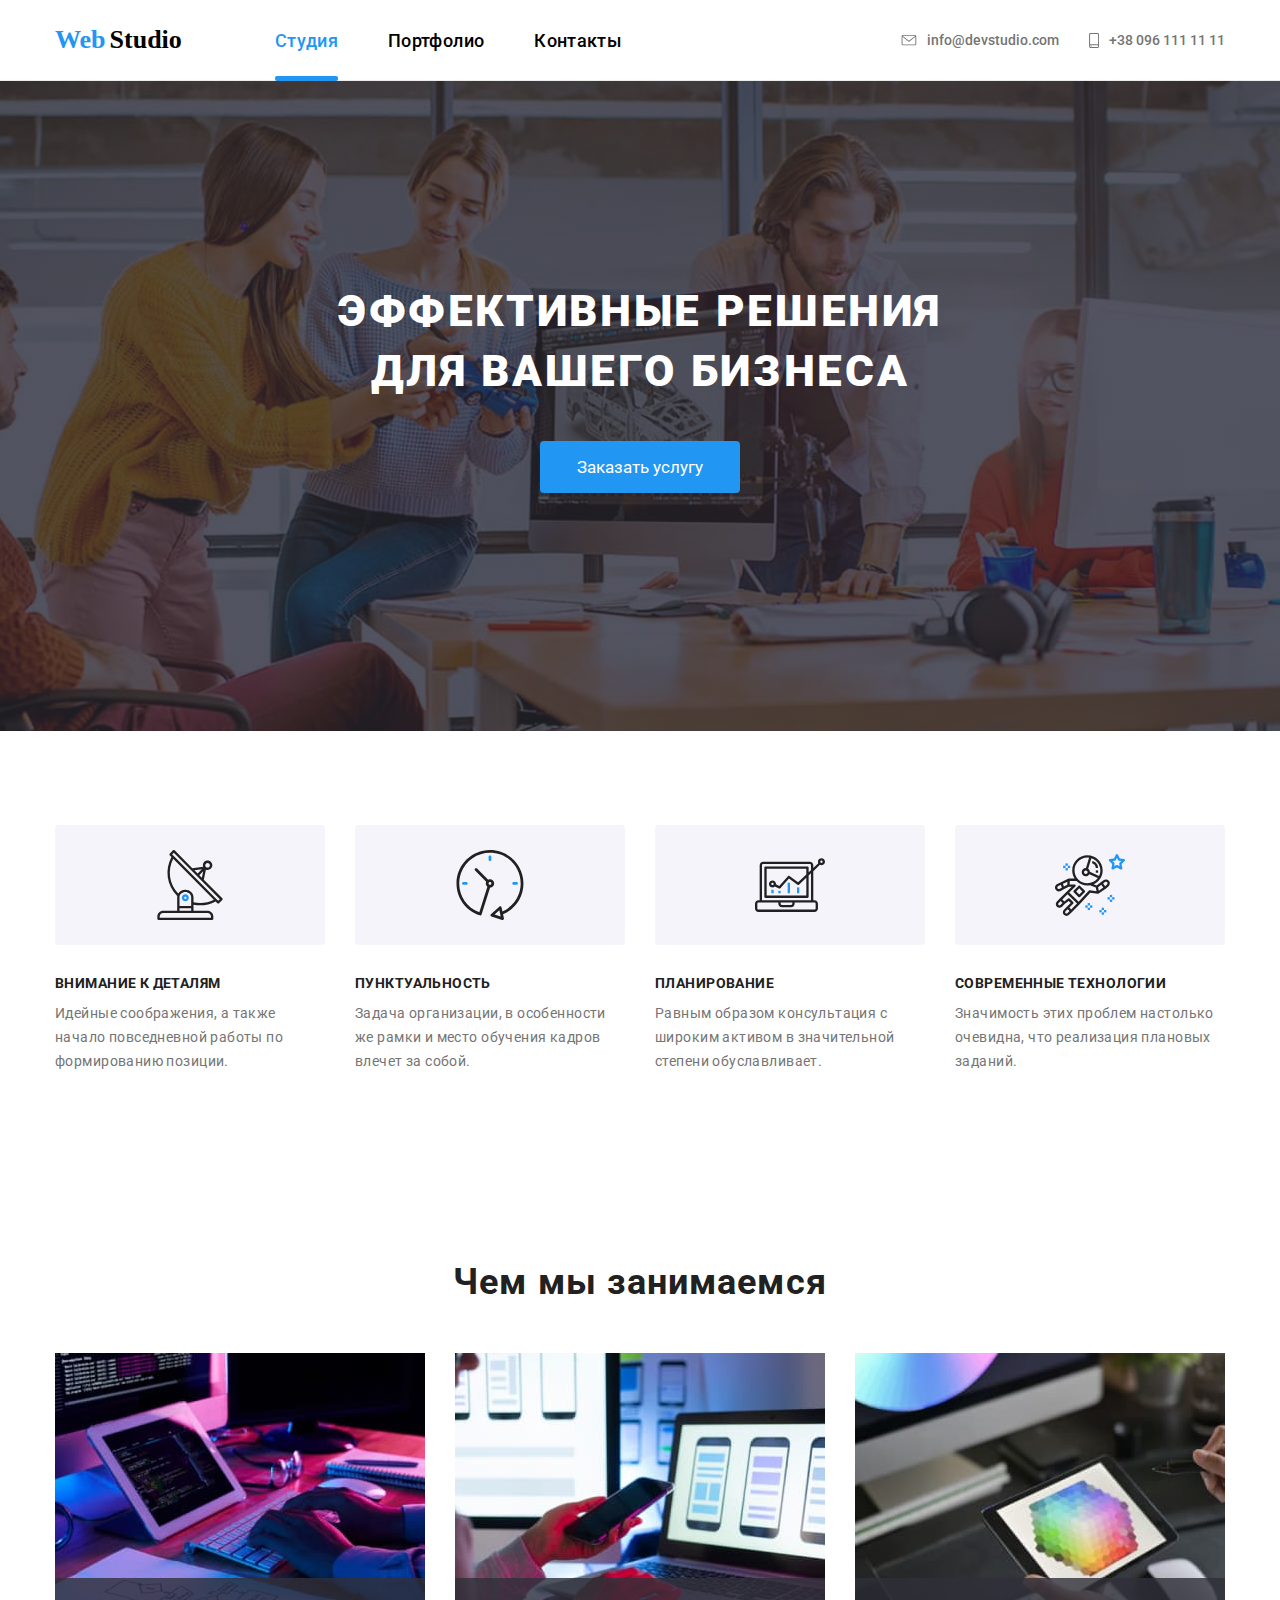
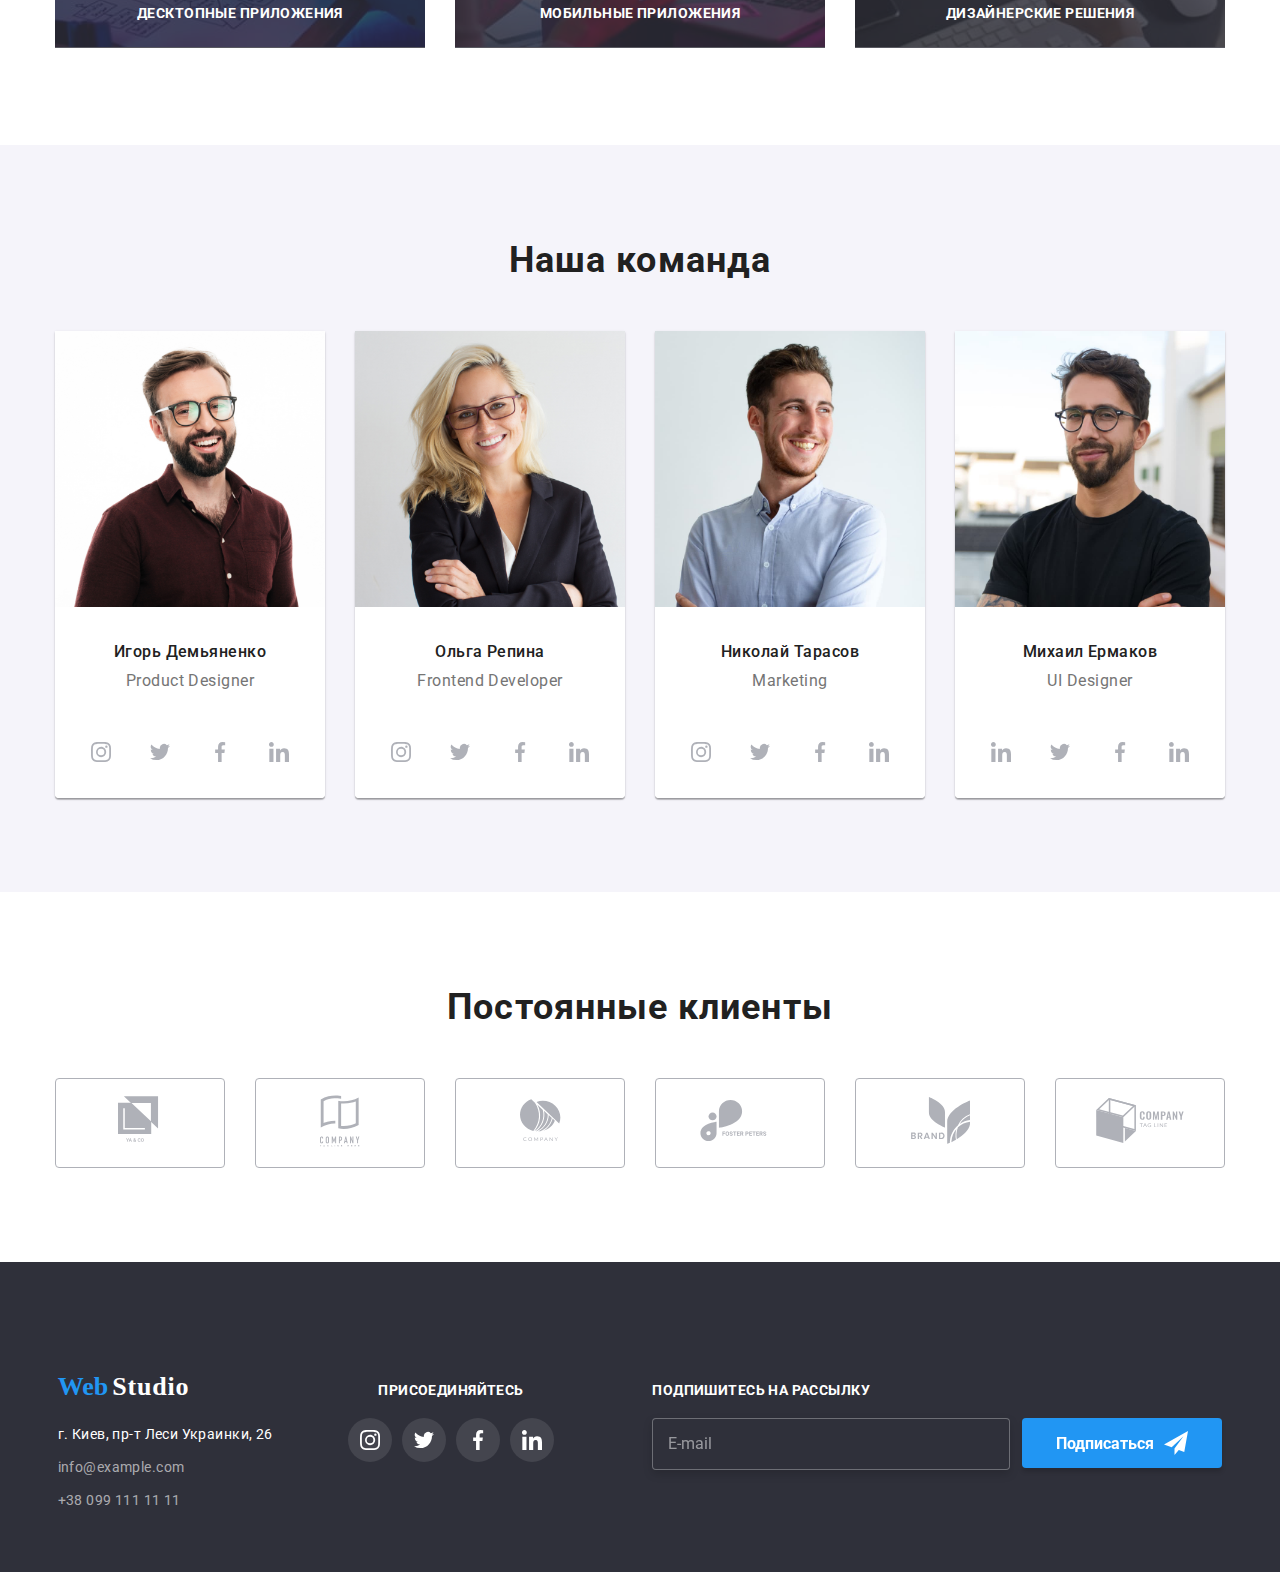
==== commit 612e2497: "home work nr 8" ====
--- a/index.html
+++ b/index.html
@@ -258,7 +258,17 @@
             <!--Card 1-->
             <li class="card-list-item">
               <figure class="figure-card">
-           
+           <img 
+           srcset="
+           ./assets/image/imgteam.png 450w,
+           ./assets/image/imgteam@2x.png 900w
+           "
+            class="team-images"
+           src="./assets/image/imgteam.png"
+           alt="Игорь Демьяненко"
+
+           sizes="(max-width: 500px) 90vw, (min-width: 501px) 100vw"
+          >
                 <h2 class="our-team-names">Игорь Демьяненко</h2>
                 <p class="team-members-position">Product Designer</p>
                 <ul class="social-media-list">
@@ -321,9 +331,14 @@
             <li class="card-list-item">
               <figure class="figure-card">
                 <img
-                  src="./assets/image/img(2).jpg"
+                srcset="
+                        ./assets/image/imgteam2.png 450w,
+                        ./assets/image/imgteam2@2x.png 900w
+                        "
+                  class="team-images"
+                  src="./assets/image/imgteam2.png"
                   alt="Ольга Репина"
-                
+                  sizes="(max-width: 500px) 90vw, (min-width: 501px) 100vw"
                 />
                 <h2 class="our-team-names">Ольга Репина</h2>
                 <p class="team-members-position">Frontend Developer</p>
@@ -387,9 +402,14 @@
             <li class="card-list-item">
               <figure class="figure-card">
                 <img
-                  src="./assets/image/img(3).jpg"
+                  srcset="
+                ./assets/image/imgteam3.jpg 450w,
+                ./assets/image/imgteam3@2x.jpg 900w
+                "
+                  class="team-images"
+                  src="./assets/image/imgteam3.jpg"
                   alt="Николай Тарасов"
-                
+                  sizes="(max-width: 500px) 90vw, (min-width: 501px) 100vw"
                 />
                 <h2 class="our-team-names">Николай Тарасов</h2>
                 <p class="team-members-position">Marketing</p>
@@ -452,9 +472,16 @@
             <!--Card 4-->
             <li class="card-list-item">
               <figure class="figure-card">
-                <img
-              
-                />
+            <img
+            srcset="
+           ./assets/image/imgteam4.jpg 450w,
+           ./assets/image/imgteam4@2x.jpg 900w
+           "
+            class="team-images"
+            src="./assets/image/imgteam4.jpg"
+            alt="Михаил Ермаков"
+            sizes="(max-width: 500px) 90vw, (min-width: 501px) 100vw"
+            >
                 <h2 class="our-team-names">Михаил Ермаков</h2>
                 <p class="team-members-position">UI Designer</p>
                 <ul class="social-media-list">
@@ -621,7 +648,7 @@
         </div>
         <!--social-networks-footer-->
         <div class="social-container">
-          <div class="social-networks-footer">
+          
             <h4 class="footer--header--join">присоединяйтесь</h4>
             <!-- icons footer -->
             <ul class="footer-social-list">
@@ -684,7 +711,7 @@
               <span>Подписаться</span>
             </button>
           </div>
-        </div>
+        
       </div>
     </footer>
     <script src="./assets/js/modal.js"></script>
--- a/assets/css/main.min.css
+++ b/assets/css/main.min.css
@@ -1,2 +1,2 @@
-html{-webkit-box-sizing:border-box;box-sizing:border-box}body{font-family:Roboto,sans-serif;background-color:#fff;margin:0}*,*::before,*::after{-webkit-box-sizing:inherit;box-sizing:inherit}h1,h2,h3,h4,h5,h6,p{margin:0 0;padding:0 0}ul{list-style-type:none;margin:0 0;padding:0 0}figure{margin:0 0;padding:0 0}.container{max-width:1200px;margin:0 auto;padding-left:15px;padding-right:15px}@media screen and (min-widht: 576px){.container{width:576px}}@media screen and (min-widht: 768px){.container{width:768px}}@media screen and (min-widht: 1200px){.container{width:1200px}}.section{padding-top:60px;padding-bottom:60px}@media screen and (min-width: 1200px){.section{padding-top:94px;padding-bottom:94px}}.section-portfolio{padding-top:60px;padding-bottom:60px}@media screen and (min-width: 1200px){.section-portfolio{padding-top:94px;padding-bottom:94px}}.navigation-container{display:-webkit-box;display:-ms-flexbox;display:flex;max-width:1200px;margin-right:auto;margin-left:auto;padding-top:24px;padding-bottom:24px}@media screen and (max-width: 767px){.navigation-container{height:60px;padding-top:16px;padding-bottom:16px}}@media screen and (min-width: 768px){.navigation-container{height:80px}}@media screen and (min-width: 1200px){.navigation-container{height:80px}}/*! normalize.css v8.0.1 | MIT License | github.com/necolas/normalize.css */html{line-height:1.15;-webkit-text-size-adjust:100%}main{display:block}h1{font-size:2em;margin:0.67em 0}hr{-webkit-box-sizing:content-box;box-sizing:content-box;height:0;overflow:visible}pre{font-family:monospace, monospace;font-size:1em}a{background-color:transparent;text-decoration:none}abbr[title]{border-bottom:none;text-decoration:underline;-webkit-text-decoration:underline dotted;text-decoration:underline dotted}b,strong{font-weight:bolder}code,kbd,samp{font-family:monospace, monospace;font-size:1em}small{font-size:80%}sub,sup{font-size:75%;line-height:0;position:relative;vertical-align:baseline}sub{bottom:-0.25em}sup{top:-0.5em}img{border-style:none}button,input,optgroup,select,textarea{font-family:inherit;font-size:100%;line-height:1.15;margin:0}button,input{overflow:visible}button,select{text-transform:none}button,[type='button'],[type='reset'],[type='submit']{-webkit-appearance:button}button::-moz-focus-inner,[type='button']::-moz-focus-inner,[type='reset']::-moz-focus-inner,[type='submit']::-moz-focus-inner{border-style:none;padding:0}button:-moz-focusring,[type='button']:-moz-focusring,[type='reset']:-moz-focusring,[type='submit']:-moz-focusring{outline:1px dotted ButtonText}fieldset{padding:0.35em 0.75em 0.625em}legend{-webkit-box-sizing:border-box;box-sizing:border-box;color:inherit;display:table;max-width:100%;padding:0;white-space:normal}progress{vertical-align:baseline}textarea{overflow:auto}[type='checkbox'],[type='radio']{-webkit-box-sizing:border-box;box-sizing:border-box;padding:0}[type='number']::-webkit-inner-spin-button,[type='number']::-webkit-outer-spin-button{height:auto}[type='search']{-webkit-appearance:textfield;outline-offset:-2px}[type='search']::-webkit-search-decoration{-webkit-appearance:none}::-webkit-file-upload-button{-webkit-appearance:button;font:inherit}details{display:block}summary{display:list-item}template{display:none}[hidden]{display:none}.main-header{position:relative;border-bottom:1px solid #ececec}.logo-style{max-width:134px;height:28px}.font--style--blue{font-family:Raleway;font-style:normal;font-weight:bold;font-size:26px;line-height:31px;color:#2196f3}.font--style--black{font-family:Raleway;font-style:normal;font-weight:bold;font-size:26px;line-height:31px;color:#000000}.menu-button{-ms-flex-item-align:center;-ms-grid-row-align:center;align-self:center;margin:0;padding:0;border:none;background-color:transparent;margin-left:auto;width:40px;height:40px;cursor:pointer}@media screen and (min-width: 768px){.menu-button{display:none}}.menu-button .icon-menu{display:none}.menu-button.is-open .icon-menu{display:block}.menu-button.is-open .icon-close-menu{display:none}.mobile-menu-button{width:40px;height:40px}.mobile-menu-button:hover,:focus{fill:#2196f3}.menu-mobile-container{text-align:center;font-size:16px}@media screen and (max-width: 767px){.menu-mobile-container{display:none;position:absolute;top:100%;left:0;width:100%;height:453px;background:#ffffff;-webkit-box-shadow:0px 4px 8px rgba(0,0,0,0.04),0px 2px 4px rgba(0,0,0,0.08),0px 1px 3px rgba(0,0,0,0.16);box-shadow:0px 4px 8px rgba(0,0,0,0.04),0px 2px 4px rgba(0,0,0,0.08),0px 1px 3px rgba(0,0,0,0.16)}.menu-mobile-container.is-open{display:block}}@media screen and (min-width: 768px){.menu-mobile-container{display:-webkit-box;display:-ms-flexbox;display:flex;-webkit-box-flex:1;-ms-flex-positive:1;flex-grow:1;-webkit-box-pack:justify;-ms-flex-pack:justify;justify-content:space-between;-webkit-box-align:center;-ms-flex-align:center;align-items:center}}@media screen and (min-width: 768px){.navigation{margin-left:auto;margin-right:auto}}@media screen and (min-width: 1200px){.navigation{margin-left:93px;margin-right:auto}}@media screen and (max-width: 767px){.site-nav{justify-items:center}}@media screen and (min-width: 768px){.site-nav{display:-webkit-box;display:-ms-flexbox;display:flex;-webkit-box-pack:center;-ms-flex-pack:center;justify-content:center}}@media screen and (min-width: 768px){.site-nav .site-nav-items:nth-child(n+2){margin-left:50px}}@media screen and (max-width: 767px){.nav-links{padding-top:60px;padding-bottom:60px}.nav-links .site-nav-items{margin-bottom:40px}.nav-links .site-nav-items:nth-last-child(1){margin-bottom:60px}}.site-nav .links{color:#000;font-style:normal;font-weight:500;font-size:18px;line-height:21px;letter-spacing:0.02em}.site-nav .links{-webkit-transition:250ms;transition:250ms}.site-nav .links:hover,.site-nav .links:focus,.site-nav .links:active{color:#2196f3}.links{position:relative}@media screen and (max-width: 767px){.links{display:inline-block;-webkit-box-pack:center;-ms-flex-pack:center;justify-content:center}}@media screen and (min-width: 768px){.links{display:-webkit-box;display:-ms-flexbox;display:flex}}.studio::after{content:'';position:absolute;left:0;bottom:-30px;display:block;width:100%;height:5px;border-radius:2px;background-color:#2196f3}@media screen and (max-width: 767px){.studio::after{bottom:-12px}}.site-nav .site-nav-items .studio{color:#2196f3}.studio-portfolio::after{content:'';position:absolute;left:0;bottom:-30px;display:block;width:100%;height:5px;border-radius:2px;background-color:#2196f3;-webkit-transform:scaleY(0%);transform:scaleY(0%);-webkit-transform-origin:bottom;transform-origin:bottom;-webkit-transition:-webkit-transform 250ms;transition:-webkit-transform 250ms;transition:transform 250ms;transition:transform 250ms, -webkit-transform 250ms}@media screen and (max-width: 767px){.studio-portfolio::after{bottom:-12px}}.studio-portfolio:hover::after{-webkit-transform:scaleY(100%);transform:scaleY(100%)}.portfolio::after{content:'';position:absolute;left:0;bottom:-30px;display:block;width:100%;height:5px;border-radius:2px;background-color:#2196f3}@media screen and (max-width: 767px){.portfolio::after{bottom:-12px}}.site-nav .site-nav-items .portfolio{color:#2196f3}.portfolio-studio::after{content:'';position:absolute;left:0;bottom:-30px;display:block;width:100%;height:5px;border-radius:2px;background-color:#2196f3;-webkit-transform:scaleY(0);transform:scaleY(0);-webkit-transform-origin:bottom;transform-origin:bottom;-webkit-transition:-webkit-transform 185ms;transition:-webkit-transform 185ms;transition:transform 185ms;transition:transform 185ms, -webkit-transform 185ms}@media screen and (max-width: 767px){.portfolio-studio::after{bottom:-12px}}.portfolio-studio:hover::after{-webkit-transform:scaleY(100%);transform:scaleY(100%)}.contacts::after{content:'';position:absolute;left:0;bottom:-30px;display:block;width:100%;height:5px;border-radius:2px;background-color:#2196f3;-webkit-transform:scaleY(0);transform:scaleY(0);-webkit-transform-origin:bottom;transform-origin:bottom;-webkit-transition:-webkit-transform 185ms;transition:-webkit-transform 185ms;transition:transform 185ms;transition:transform 185ms, -webkit-transform 185ms}@media screen and (max-width: 767px){.contacts::after{bottom:-12px}}.contacts:hover::after{-webkit-transform:scaleY(100%);transform:scaleY(100%)}.contacts:focus::after{-webkit-transform:scaleY(100%);transform:scaleY(100%)}.our-contacts{-webkit-box-align:center;-ms-flex-align:center;align-items:center;display:-webkit-box;display:-ms-flexbox;display:flex}@media screen and (max-width: 767px){.our-contacts{display:inline-block;-webkit-box-pack:center;-ms-flex-pack:center;justify-content:center}}@media screen and (min-width: 768px){.our-contacts{display:block;-webkit-box-pack:center;-ms-flex-pack:center;justify-content:center}}@media screen and (min-width: 1200px){.our-contacts{display:-webkit-box;display:-ms-flexbox;display:flex;margin-left:auto}}.email--style{display:-webkit-box;display:-ms-flexbox;display:flex;-webkit-box-align:center;-ms-flex-align:center;align-items:center;font-style:normal;font-weight:500;font-size:14px;line-height:16px;color:#757575;fill:#757575;-webkit-transition:250ms;transition:250ms}.mail-icon-style{width:16px;height:11px;margin-right:10px}.email--style:hover,.email--style:focus{color:#2196f3;fill:#2196f3}.number--style{display:-webkit-box;display:-ms-flexbox;display:flex;-webkit-box-align:center;-ms-flex-align:center;align-items:center;font-style:normal;font-weight:500;font-size:14px;line-height:16px;color:#757575;fill:#757575;-webkit-transition:250ms;transition:250ms}@media screen and (max-width: 767px){.number--style{margin-top:18px;-webkit-box-pack:center;-ms-flex-pack:center;justify-content:center;margin-left:0}}@media screen and (min-width: 768px){.number--style{margin-left:2px;margin-top:10px}}@media screen and (min-width: 1200px){.number--style{margin-left:30px;margin-top:0}}.number-icon-style{width:10px;height:15px;margin-right:10px}.number--style:hover,.number--style:focus{color:#2196f3;fill:#2196f3}.main-banner{max-width:1600px;height:400px;margin-left:auto;margin-right:auto;background-image:-webkit-gradient(linear, left top, left bottom, from(rgba(47,48,58,0.6)), to(rgba(47,48,58,0.6))),url(/assets/image/headerimgmob.jpg);background-image:linear-gradient(rgba(47,48,58,0.6), rgba(47,48,58,0.6)),url(/assets/image/headerimgmob.jpg);background-repeat:no-repeat;background-position:center;background-size:cover}@media screen and (max-width: 480px){.main-banner{padding-left:15px;padding-right:15px}}@media screen and (min-device-pixel-ratio: 2), screen and (-webkit-min-device-pixel-ratio: 2), screen and (min-resolution: 192dpi), screen and (min-resolution: 2dppx){.main-banner{background-image:-webkit-gradient(linear, left top, left bottom, from(rgba(47,48,58,0.6)), to(rgba(47,48,58,0.6))),url(/assets/image/headerimgmob@2.jpg);background-image:linear-gradient(rgba(47,48,58,0.6), rgba(47,48,58,0.6)),url(/assets/image/headerimgmob@2.jpg)}}@media screen and (min-width: 481px) and (max-width: 768px){.main-banner{background-image:-webkit-gradient(linear, left top, left bottom, from(rgba(47,48,58,0.6)), to(rgba(47,48,58,0.6))),url(/assets/image/Headerimgpads.jpg);background-image:linear-gradient(rgba(47,48,58,0.6), rgba(47,48,58,0.6)),url(/assets/image/Headerimgpads.jpg)}}@media screen and (min-width: 481px) and (max-width: 768px) and (min-device-pixel-ratio: 2), screen and (min-width: 481px) and (max-width: 768px) and (-webkit-min-device-pixel-ratio: 2), screen and (min-width: 481px) and (max-width: 768px) and (min-resolution: 192dpi), screen and (min-width: 481px) and (max-width: 768px) and (min-resolution: 2dppx){.main-banner{background-image:-webkit-gradient(linear, left top, left bottom, from(rgba(47,48,58,0.6)), to(rgba(47,48,58,0.6))),url(/assets/image/Headerpadsimg@2x.jpg);background-image:linear-gradient(rgba(47,48,58,0.6), rgba(47,48,58,0.6)),url(/assets/image/Headerpadsimg@2x.jpg)}}@media screen and (min-width: 769px){.main-banner{background-image:-webkit-gradient(linear, left top, left bottom, from(rgba(47,48,58,0.6)), to(rgba(47,48,58,0.6))),url(/assets/image/HeaderImgdesct.jpg);background-image:linear-gradient(rgba(47,48,58,0.6), rgba(47,48,58,0.6)),url(/assets/image/HeaderImgdesct.jpg);height:400px}}@media screen and (min-width: 769px) and (min-device-pixel-ratio: 2), screen and (min-width: 769px) and (-webkit-min-device-pixel-ratio: 2), screen and (min-width: 769px) and (min-resolution: 192dpi), screen and (min-width: 769px) and (min-resolution: 2dppx){.main-banner{background-image:-webkit-gradient(linear, left top, left bottom, from(rgba(47,48,58,0.6)), to(rgba(47,48,58,0.6))),url(/assets/image/headerimg@2.jpg);background-image:linear-gradient(rgba(47,48,58,0.6), rgba(47,48,58,0.6)),url(/assets/image/headerimg@2.jpg)}}@media screen and (min-width: 1200px){.main-banner{max-width:100%;height:650px}}.btn-tittle{padding-top:118px;padding-bottom:118px}@media screen and (min-width: 481px) and (max-width: 768px){.btn-tittle{padding-top:118px;padding-bottom:118px}}@media screen and (min-width: 1200px){.btn-tittle{padding-top:200px;padding-bottom:200px}}.title-container{display:-webkit-box;display:-ms-flexbox;display:flex;-webkit-box-pack:center;-ms-flex-pack:center;justify-content:center;text-align:center;padding:0 0}.font-banner-style{font-style:normal;font-weight:900;font-size:26px;line-height:42px;letter-spacing:0.06em;text-transform:uppercase;margin:0 0;color:#ffffff}@media screen and (min-width: 1200px){.font-banner-style{font-size:44px;line-height:60px}}.container-btn .btn-style{outline:none}.container-btn{display:-webkit-box;display:-ms-flexbox;display:flex;-ms-flex-wrap:wrap;flex-wrap:wrap;-webkit-box-pack:center;-ms-flex-pack:center;justify-content:center;text-align:center;margin-top:30px}@media screen and (min-width: 1200px){.container-btn{margin-top:40px}}.btn-style{display:inline-block;font-style:normal;font-weight:700px;font-size:17px;line-height:30px;border-radius:4px;border:1px solid transparent;min-width:200px;padding:10px 32px;color:#ffffff;background-color:#2196f3;-webkit-transition:background-color 250ms cubic-bezier(0.4, 0, 0.2, 1);transition:background-color 250ms cubic-bezier(0.4, 0, 0.2, 1)}.btn-style:hover{cursor:pointer;background-color:#088bf7}.backdrop{position:fixed;top:0;left:0;width:100%;height:100%;padding:90px 15px;background:rgba(0,0,0,0.2);overflow-y:scroll}.backdrop.is-hidden{opacity:0;pointer-events:none}.modal{position:relative;padding:15px;width:450px;background:#ffffff;-webkit-box-shadow:0px 1px 3px rgba(0,0,0,0.12),0px 1px 1px rgba(0,0,0,0.14),0px 2px 1px rgba(0,0,0,0.2);box-shadow:0px 1px 3px rgba(0,0,0,0.12),0px 1px 1px rgba(0,0,0,0.14),0px 2px 1px rgba(0,0,0,0.2);border-radius:4px;-webkit-transition:-webkit-transform 250ms cubic-bezier(0.4, 0, 0.2, 1);transition:-webkit-transform 250ms cubic-bezier(0.4, 0, 0.2, 1);transition:transform 250ms cubic-bezier(0.4, 0, 0.2, 1);transition:transform 250ms cubic-bezier(0.4, 0, 0.2, 1), -webkit-transform 250ms cubic-bezier(0.4, 0, 0.2, 1)}@media screen and (max-width: 599px){.modal{max-width:100%}}@media screen and (min-width: 600px){.modal{position:absolute;display:block;width:450px;top:55%;left:50%;-webkit-transform:translate(-50%, -50%) scaleY(1);transform:translate(-50%, -50%) scaleY(1);-webkit-transition:-webkit-transform 250ms cubic-bezier(0.4, 0, 0.2, 1);transition:-webkit-transform 250ms cubic-bezier(0.4, 0, 0.2, 1);transition:transform 250ms cubic-bezier(0.4, 0, 0.2, 1);transition:transform 250ms cubic-bezier(0.4, 0, 0.2, 1), -webkit-transform 250ms cubic-bezier(0.4, 0, 0.2, 1)}}@media screen and (min-width: 1200px){.modal{position:absolute;display:block;width:528px;top:55%;left:50%;-webkit-transform:translate(-50%, -50%) scaleY(1);transform:translate(-50%, -50%) scaleY(1);-webkit-transition:-webkit-transform 250ms cubic-bezier(0.4, 0, 0.2, 1);transition:-webkit-transform 250ms cubic-bezier(0.4, 0, 0.2, 1);transition:transform 250ms cubic-bezier(0.4, 0, 0.2, 1);transition:transform 250ms cubic-bezier(0.4, 0, 0.2, 1), -webkit-transform 250ms cubic-bezier(0.4, 0, 0.2, 1)}}.backdrop.is-hidden .modal{-webkit-transform:translate(-50%, -50%) scaleY(0.6);transform:translate(-50%, -50%) scaleY(0.6)}.modal .modal-btn-style{outline:none}.modal-btn-style{position:absolute;top:8px;right:8px;width:30px;height:30px;background:#ffffff;border:1px solid rgba(0,0,0,0.1);-webkit-box-sizing:border-box;box-sizing:border-box;border-radius:2em;padding:0;margin:0}.button-close-icon{width:11px;height:11px}.modal-btn-style:hover{background-color:#0000001a}.modal-title{padding-top:40px;margin-bottom:12px;font-style:normal;font-weight:bold;font-size:20px;line-height:23px;text-align:center;letter-spacing:0.03em;color:#212121}.form-container{padding-left:40px;padding-right:40px;padding-bottom:40px}.form-field{position:relative;margin-bottom:10px}.form-field:focus-within>.icon{fill:#2196f3}.form-field:focus-within>.form-input{border:1px solid #2196f3}.form-input{width:100%;margin-top:4px;margin-bottom:10px;padding:11px 42px;font:inherit;border:1px solid rgba(33,33,33,0.2);border-radius:4px}.form-name-style{font-style:normal;font-weight:normal;font-size:13px;line-height:14px;letter-spacing:0.01em;color:#757575}.icon{position:absolute;top:0%;left:12px;-webkit-transform:translateY(1px);transform:translateY(1px)}.form-icon-name{width:18px;height:18px;display:inline-block}.form-icon-phone{width:18px;height:18px;display:inline-block}.form-icon-email{width:18px;height:18px;display:inline-block}textarea{width:100%;height:120px;padding:12px 16px;border:1px solid rgba(33,33,33,0.2);border-radius:4px;resize:none}textarea:focus-within{border:1px solid #2196f3}textarea::-webkit-input-placeholder{font-style:normal;font-weight:normal;font-size:14px;line-height:16px;letter-spacing:0.01em;color:rgba(117,117,117,0.5)}textarea:-ms-input-placeholder{font-style:normal;font-weight:normal;font-size:14px;line-height:16px;letter-spacing:0.01em;color:rgba(117,117,117,0.5)}textarea::-ms-input-placeholder{font-style:normal;font-weight:normal;font-size:14px;line-height:16px;letter-spacing:0.01em;color:rgba(117,117,117,0.5)}textarea::placeholder{font-style:normal;font-weight:normal;font-size:14px;line-height:16px;letter-spacing:0.01em;color:rgba(117,117,117,0.5)}label textarea{margin-top:4px;margin-bottom:20px}.textarea-comment-style{font-style:normal;font-weight:normal;font-size:12px;line-height:14px;letter-spacing:0.01em;color:#757575}.form-checkbox-style{display:-webkit-box;display:-ms-flexbox;display:flex;-webkit-box-align:center;-ms-flex-align:center;align-items:center;-webkit-box-pack:center;-ms-flex-pack:center;justify-content:center}.checkbox{appearance:none;-moz-appearance:none;-webkit-appearance:none;position:absolute}.checkbox-icon{display:block;width:16px;height:15px;border:2px solid #000000;border-radius:3px}@media screen and (max-width: 400px){.checkbox-icon{width:30px}}@media screen and (min-width: 401px) and (max-width: 501px){.checkbox-icon{width:25px}}.checkbox:checked+.checkbox-icon{background:url(../image/check.svg);border-color:#2196f3;background-size:contain;background-origin:border-box}.form-checkbox-text-style{font-style:normal;font-weight:normal;font-size:14px;line-height:24px;letter-spacing:0.03em;color:#757575;margin-left:7px}.form-checkbox-text-style span{-webkit-text-decoration-line:underline;text-decoration-line:underline;color:#2196f3}form .form-button-style{margin-left:auto;margin-right:auto}.form-button-style{display:-webkit-box;display:-ms-flexbox;display:flex;font-style:normal;font-weight:bold;font-size:16px;line-height:30px;border-radius:4px;letter-spacing:0.06em;border:1px solid transparent;min-width:200px;margin-top:30px;padding:10px 55px;color:#ffffff;background:#188ce8;-webkit-transition:background-color 250ms cubic-bezier(0.4, 0, 0.2, 1);transition:background-color 250ms cubic-bezier(0.4, 0, 0.2, 1);cursor:pointer}.form-button-style:hover{background-color:#1075c7}.info-list{display:block;-webkit-box-pack:center;-ms-flex-pack:center;justify-content:center}@media screen and (min-width: 768px){.info-list{display:-webkit-box;display:-ms-flexbox;display:flex;-ms-flex-wrap:wrap;flex-wrap:wrap}}@media screen and (min-width: 1100px){.info-list{display:-webkit-box;display:-ms-flexbox;display:flex;-ms-flex-wrap:nowrap;flex-wrap:nowrap}}.info-list-item{max-width:450px;margin-bottom:30px;margin-right:auto;margin-left:auto}@media screen and (min-width: 768px){.info-list-item{max-width:354px}}@media screen and (min-width: 1100px){.info-list-item{max-width:270px;margin-bottom:0}}.info-list-item:nth-child(4){margin-bottom:0}@media screen and (min-width: 769px){.info-list-item:nth-child(n+3){margin-bottom:0}}.info-list-item::before{content:'';display:block;background-repeat:no-repeat;background-position:center;max-width:100%;height:120px;border-radius:4px;background:#f5f4fa}.info-list-item:nth-child(1)::before{background-image:url(../image/antenna1.svg);background-repeat:no-repeat;background-position:center}.info-list-item:nth-child(2)::before{background-image:url(../image/clock1.svg);background-repeat:no-repeat;background-position:center}.info-list-item:nth-child(3)::before{background-image:url(../image/diagram1.svg);background-repeat:no-repeat;background-position:center}.info-list-item:nth-child(4)::before{background-image:url(../image/astronaut1.svg);background-repeat:no-repeat;background-position:center}@media screen and (min-width: 768px){.info-list-item:nth-child(even){margin-left:30px}}@media screen and (min-width: 1100px){.info-list-item:nth-child(n+2){margin-left:30px}}.info-section-header{font-style:normal;font-weight:bold;font-size:14px;line-height:16px;letter-spacing:0.03em;text-transform:uppercase;margin-top:30px;color:#212121}@media screen and (max-width: 767px){.info-section-header{display:-webkit-box;display:-ms-flexbox;display:flex;-webkit-box-pack:center;-ms-flex-pack:center;justify-content:center}}.info-section-font{font-style:normal;font-weight:normal;font-size:14px;line-height:24px;letter-spacing:0.03em;color:#757575;margin-top:10px}.our-projects{display:none}@media screen and (min-width: 1200px){.our-projects{display:block}}.projects-section-header{font-style:normal;font-weight:bold;font-size:36px;line-height:42px;letter-spacing:0.03em;color:#212121;margin-bottom:50px;text-align:center}.projects-list{display:-webkit-box;display:-ms-flexbox;display:flex;-ms-flex-wrap:wrap;flex-wrap:wrap;-webkit-box-pack:center;-ms-flex-pack:center;justify-content:center}.projects-list-item{position:relative;overflow:hidden;z-index:-1}.projects-list-item:nth-child(n+2){margin-left:30px}.projects-list-item img{width:370px}.projects-description{position:absolute;width:100%;height:70px;font-style:normal;font-weight:bold;font-size:14px;line-height:16px;text-align:center;letter-spacing:0.03em;text-transform:uppercase;padding:27px;background-color:rgba(47,48,58,0.8);bottom:1%;left:0%;color:#ffffff}.our-team{background:#f5f4fa}.our-team-header{font-style:normal;font-weight:bold;font-size:28px;line-height:33px;letter-spacing:0.03em;color:#212121;margin-bottom:30px;text-align:center}@media screen and (min-width: 1200px){.our-team-header{font-size:36px;line-height:42px;margin-bottom:50px}}.card-list{margin-left:auto;margin-right:auto}@media screen and (min-width: 768px){.card-list{display:-webkit-box;display:-ms-flexbox;display:flex;-ms-flex-wrap:wrap;flex-wrap:wrap;-webkit-box-pack:center;-ms-flex-pack:center;justify-content:center}}@media screen and (min-width: 1200px){.card-list{display:-webkit-box;display:-ms-flexbox;display:flex;-ms-flex-wrap:wrap;flex-wrap:wrap;-webkit-box-pack:center;-ms-flex-pack:center;justify-content:center}}.card-list-item{width:calc((100% - 30px) / 2);display:-webkit-box;display:-ms-flexbox;display:flex;-webkit-box-pack:center;-ms-flex-pack:center;justify-content:center;margin-bottom:30px;margin-left:30px}@media screen and (max-width: 767px){.card-list-item{margin-left:0}}@media screen and (min-width: 1200px){.card-list-item{margin-bottom:0}}@media screen and (min-width: 768px) and (max-width: 869px){.card-list-item:nth-child(2n+1){margin-left:0}}@media screen and (min-width: 870px) and (max-width: 1198px){.card-list-item:nth-child(1){margin-left:0}}@media screen and (min-width: 1199px){.card-list-item:nth-child(1){margin-left:0}}.figure-card{width:270px;-webkit-box-shadow:0px 2px 1px rgba(0,0,0,0.2),0px 1px 1px rgba(0,0,0,0.14),0px 1px 3px rgba(0,0,0,0.12);box-shadow:0px 2px 1px rgba(0,0,0,0.2),0px 1px 1px rgba(0,0,0,0.14),0px 1px 3px rgba(0,0,0,0.12);border-radius:0px 0px 4px 4px;background-color:#fff}.our-team-names{font-style:normal;font-weight:500;font-size:16px;line-height:19px;letter-spacing:0.03em;color:#212121;text-align:center}.our-team-names:nth-child(-n+5){margin-top:30px}.team-members-position{font-style:normal;font-weight:normal;font-size:16px;line-height:19px;letter-spacing:0.03em;color:#757575;text-align:center}.social-media-list{background-color:#ffffff;display:-webkit-box;display:-ms-flexbox;display:flex;-ms-flex-pack:distribute;justify-content:space-around;padding:24px 16px 32px;border-radius:0px 0px 4px 4px}.button-card-style{padding:0;background:none;border-style:none;width:44px;height:44px;display:-webkit-box;display:-ms-flexbox;display:flex;-webkit-box-pack:center;-ms-flex-pack:center;justify-content:center;-webkit-box-align:center;-ms-flex-align:center;align-items:center;cursor:pointer;border-radius:2em;-webkit-transition:300ms;transition:300ms}.button-card-style:hover,:focus{background-color:#2196f3;border-radius:2em}.icon-inst-svg{width:44px;height:44px;border-radius:2em;fill:#afb1b8;cursor:pointer;-webkit-transition:300ms;transition:300ms}.icon-inst-svg:hover,:focus{fill:#fff}.team-members-position:nth-child(-n+5){margin-top:10px;margin-bottom:16px}.social-media-list{display:-webkit-box;display:-ms-flexbox;display:flex}.social-media-list:nth-child(n+2){padding-bottom:24px}
+html{-webkit-box-sizing:border-box;box-sizing:border-box}body{font-family:Roboto,sans-serif;background-color:#fff;margin:0}*,*::before,*::after{-webkit-box-sizing:inherit;box-sizing:inherit}h1,h2,h3,h4,h5,h6,p{margin:0 0;padding:0 0}ul{list-style-type:none;margin:0 0;padding:0 0}figure{margin:0 0;padding:0 0}.container{max-width:1200px;margin:0 auto;padding-left:15px;padding-right:15px}@media screen and (min-widht: 576px){.container{width:576px}}@media screen and (min-widht: 768px){.container{width:768px}}@media screen and (min-widht: 1200px){.container{width:1200px}}.section{padding-top:60px;padding-bottom:60px}@media screen and (min-width: 1200px){.section{padding-top:94px;padding-bottom:94px}}.section-portfolio{padding-top:60px;padding-bottom:60px}@media screen and (min-width: 1200px){.section-portfolio{padding-top:94px;padding-bottom:94px}}.navigation-container{display:-webkit-box;display:-ms-flexbox;display:flex;max-width:1200px;margin-right:auto;margin-left:auto;padding-top:24px;padding-bottom:24px}@media screen and (max-width: 767px){.navigation-container{height:60px;padding-top:16px;padding-bottom:16px}}@media screen and (min-width: 768px){.navigation-container{height:80px}}@media screen and (min-width: 1200px){.navigation-container{height:80px}}/*! normalize.css v8.0.1 | MIT License | github.com/necolas/normalize.css */html{line-height:1.15;-webkit-text-size-adjust:100%}main{display:block}h1{font-size:2em;margin:0.67em 0}hr{-webkit-box-sizing:content-box;box-sizing:content-box;height:0;overflow:visible}pre{font-family:monospace, monospace;font-size:1em}a{background-color:transparent;text-decoration:none}abbr[title]{border-bottom:none;text-decoration:underline;-webkit-text-decoration:underline dotted;text-decoration:underline dotted}b,strong{font-weight:bolder}code,kbd,samp{font-family:monospace, monospace;font-size:1em}small{font-size:80%}sub,sup{font-size:75%;line-height:0;position:relative;vertical-align:baseline}sub{bottom:-0.25em}sup{top:-0.5em}img{border-style:none}button,input,optgroup,select,textarea{font-family:inherit;font-size:100%;line-height:1.15;margin:0}button,input{overflow:visible}button,select{text-transform:none}button,[type='button'],[type='reset'],[type='submit']{-webkit-appearance:button}button::-moz-focus-inner,[type='button']::-moz-focus-inner,[type='reset']::-moz-focus-inner,[type='submit']::-moz-focus-inner{border-style:none;padding:0}button:-moz-focusring,[type='button']:-moz-focusring,[type='reset']:-moz-focusring,[type='submit']:-moz-focusring{outline:1px dotted ButtonText}fieldset{padding:0.35em 0.75em 0.625em}legend{-webkit-box-sizing:border-box;box-sizing:border-box;color:inherit;display:table;max-width:100%;padding:0;white-space:normal}progress{vertical-align:baseline}textarea{overflow:auto}[type='checkbox'],[type='radio']{-webkit-box-sizing:border-box;box-sizing:border-box;padding:0}[type='number']::-webkit-inner-spin-button,[type='number']::-webkit-outer-spin-button{height:auto}[type='search']{-webkit-appearance:textfield;outline-offset:-2px}[type='search']::-webkit-search-decoration{-webkit-appearance:none}::-webkit-file-upload-button{-webkit-appearance:button;font:inherit}details{display:block}summary{display:list-item}template{display:none}[hidden]{display:none}.main-header{position:relative;border-bottom:1px solid #ececec}.logo-style{max-width:134px;height:28px}.font--style--blue{font-family:Raleway;font-style:normal;font-weight:bold;font-size:26px;line-height:31px;color:#2196f3}.font--style--black{font-family:Raleway;font-style:normal;font-weight:bold;font-size:26px;line-height:31px;color:#000000}.menu-button{-ms-flex-item-align:center;-ms-grid-row-align:center;align-self:center;margin:0;padding:0;border:none;background-color:transparent;margin-left:auto;width:40px;height:40px;cursor:pointer}@media screen and (min-width: 768px){.menu-button{display:none}}.menu-button .icon-menu{display:none}.menu-button.is-open .icon-menu{display:block}.menu-button.is-open .icon-close-menu{display:none}.mobile-menu-button{width:40px;height:40px}.mobile-menu-button:hover,:focus{fill:#2196f3}.menu-mobile-container{text-align:center;font-size:16px}@media screen and (max-width: 767px){.menu-mobile-container{display:none;position:absolute;top:100%;left:0;width:100%;height:453px;background:#ffffff;-webkit-box-shadow:0px 4px 8px rgba(0,0,0,0.04),0px 2px 4px rgba(0,0,0,0.08),0px 1px 3px rgba(0,0,0,0.16);box-shadow:0px 4px 8px rgba(0,0,0,0.04),0px 2px 4px rgba(0,0,0,0.08),0px 1px 3px rgba(0,0,0,0.16)}.menu-mobile-container.is-open{display:block;z-index:999}}@media screen and (min-width: 768px){.menu-mobile-container{display:-webkit-box;display:-ms-flexbox;display:flex;-webkit-box-flex:1;-ms-flex-positive:1;flex-grow:1;-webkit-box-pack:justify;-ms-flex-pack:justify;justify-content:space-between;-webkit-box-align:center;-ms-flex-align:center;align-items:center}}@media screen and (min-width: 768px){.navigation{margin-left:auto;margin-right:auto}}@media screen and (min-width: 1200px){.navigation{margin-left:93px;margin-right:auto}}@media screen and (max-width: 767px){.site-nav{justify-items:center}}@media screen and (min-width: 768px){.site-nav{display:-webkit-box;display:-ms-flexbox;display:flex;-webkit-box-pack:center;-ms-flex-pack:center;justify-content:center}}@media screen and (min-width: 768px){.site-nav .site-nav-items:nth-child(n+2){margin-left:50px}}@media screen and (max-width: 767px){.nav-links{padding-top:60px;padding-bottom:60px}.nav-links .site-nav-items{margin-bottom:40px}.nav-links .site-nav-items:nth-last-child(1){margin-bottom:60px}}.site-nav .links{color:#000;font-style:normal;font-weight:500;font-size:18px;line-height:21px;letter-spacing:0.02em}.site-nav .links{-webkit-transition:250ms;transition:250ms}.site-nav .links:hover,.site-nav .links:focus,.site-nav .links:active{color:#2196f3}.links{position:relative}@media screen and (max-width: 767px){.links{display:inline-block;-webkit-box-pack:center;-ms-flex-pack:center;justify-content:center}}@media screen and (min-width: 768px){.links{display:-webkit-box;display:-ms-flexbox;display:flex}}.studio::after{content:'';position:absolute;left:0;bottom:-30px;display:block;width:100%;height:5px;border-radius:2px;background-color:#2196f3}@media screen and (max-width: 767px){.studio::after{bottom:-12px}}.site-nav .site-nav-items .studio{color:#2196f3}.studio-portfolio::after{content:'';position:absolute;left:0;bottom:-30px;display:block;width:100%;height:5px;border-radius:2px;background-color:#2196f3;-webkit-transform:scaleY(0%);transform:scaleY(0%);-webkit-transform-origin:bottom;transform-origin:bottom;-webkit-transition:-webkit-transform 250ms;transition:-webkit-transform 250ms;transition:transform 250ms;transition:transform 250ms, -webkit-transform 250ms}@media screen and (max-width: 767px){.studio-portfolio::after{bottom:-12px}}.studio-portfolio:hover::after{-webkit-transform:scaleY(100%);transform:scaleY(100%)}.portfolio::after{content:'';position:absolute;left:0;bottom:-30px;display:block;width:100%;height:5px;border-radius:2px;background-color:#2196f3}@media screen and (max-width: 767px){.portfolio::after{bottom:-12px}}.site-nav .site-nav-items .portfolio{color:#2196f3}.portfolio-studio::after{content:'';position:absolute;left:0;bottom:-30px;display:block;width:100%;height:5px;border-radius:2px;background-color:#2196f3;-webkit-transform:scaleY(0);transform:scaleY(0);-webkit-transform-origin:bottom;transform-origin:bottom;-webkit-transition:-webkit-transform 185ms;transition:-webkit-transform 185ms;transition:transform 185ms;transition:transform 185ms, -webkit-transform 185ms}@media screen and (max-width: 767px){.portfolio-studio::after{bottom:-12px}}.portfolio-studio:hover::after{-webkit-transform:scaleY(100%);transform:scaleY(100%)}.contacts::after{content:'';position:absolute;left:0;bottom:-30px;display:block;width:100%;height:5px;border-radius:2px;background-color:#2196f3;-webkit-transform:scaleY(0);transform:scaleY(0);-webkit-transform-origin:bottom;transform-origin:bottom;-webkit-transition:-webkit-transform 185ms;transition:-webkit-transform 185ms;transition:transform 185ms;transition:transform 185ms, -webkit-transform 185ms}@media screen and (max-width: 767px){.contacts::after{bottom:-12px}}.contacts:hover::after{-webkit-transform:scaleY(100%);transform:scaleY(100%)}.contacts:focus::after{-webkit-transform:scaleY(100%);transform:scaleY(100%)}.our-contacts{-webkit-box-align:center;-ms-flex-align:center;align-items:center;display:-webkit-box;display:-ms-flexbox;display:flex}@media screen and (max-width: 767px){.our-contacts{display:inline-block;-webkit-box-pack:center;-ms-flex-pack:center;justify-content:center}}@media screen and (min-width: 768px){.our-contacts{display:block;-webkit-box-pack:center;-ms-flex-pack:center;justify-content:center}}@media screen and (min-width: 1200px){.our-contacts{display:-webkit-box;display:-ms-flexbox;display:flex;margin-left:auto}}.email--style{display:-webkit-box;display:-ms-flexbox;display:flex;-webkit-box-align:center;-ms-flex-align:center;align-items:center;font-style:normal;font-weight:500;font-size:14px;line-height:16px;color:#757575;fill:#757575;-webkit-transition:250ms;transition:250ms}.mail-icon-style{width:16px;height:11px;margin-right:10px}.email--style:hover,.email--style:focus{color:#2196f3;fill:#2196f3}.number--style{display:-webkit-box;display:-ms-flexbox;display:flex;-webkit-box-align:center;-ms-flex-align:center;align-items:center;font-style:normal;font-weight:500;font-size:14px;line-height:16px;color:#757575;fill:#757575;-webkit-transition:250ms;transition:250ms}@media screen and (max-width: 767px){.number--style{margin-top:18px;-webkit-box-pack:center;-ms-flex-pack:center;justify-content:center;margin-left:0}}@media screen and (min-width: 768px){.number--style{margin-left:2px;margin-top:10px}}@media screen and (min-width: 1200px){.number--style{margin-left:30px;margin-top:0}}.number-icon-style{width:10px;height:15px;margin-right:10px}.number--style:hover,.number--style:focus{color:#2196f3;fill:#2196f3}.main-banner{max-width:1600px;height:400px;margin-left:auto;margin-right:auto;background-image:-webkit-gradient(linear, left top, left bottom, from(rgba(47,48,58,0.6)), to(rgba(47,48,58,0.6))),url(/assets/image/headerimgmob.jpg);background-image:linear-gradient(rgba(47,48,58,0.6), rgba(47,48,58,0.6)),url(/assets/image/headerimgmob.jpg);background-repeat:no-repeat;background-position:center;background-size:cover}@media screen and (max-width: 480px){.main-banner{padding-left:15px;padding-right:15px}}@media screen and (min-device-pixel-ratio: 2), screen and (-webkit-min-device-pixel-ratio: 2), screen and (min-resolution: 192dpi), screen and (min-resolution: 2dppx){.main-banner{background-image:-webkit-gradient(linear, left top, left bottom, from(rgba(47,48,58,0.6)), to(rgba(47,48,58,0.6))),url(/assets/image/headerimgmob@2.jpg);background-image:linear-gradient(rgba(47,48,58,0.6), rgba(47,48,58,0.6)),url(/assets/image/headerimgmob@2.jpg)}}@media screen and (min-width: 481px) and (max-width: 768px){.main-banner{background-image:-webkit-gradient(linear, left top, left bottom, from(rgba(47,48,58,0.6)), to(rgba(47,48,58,0.6))),url(/assets/image/Headerimgpads.jpg);background-image:linear-gradient(rgba(47,48,58,0.6), rgba(47,48,58,0.6)),url(/assets/image/Headerimgpads.jpg)}}@media screen and (min-width: 481px) and (max-width: 768px) and (min-device-pixel-ratio: 2), screen and (min-width: 481px) and (max-width: 768px) and (-webkit-min-device-pixel-ratio: 2), screen and (min-width: 481px) and (max-width: 768px) and (min-resolution: 192dpi), screen and (min-width: 481px) and (max-width: 768px) and (min-resolution: 2dppx){.main-banner{background-image:-webkit-gradient(linear, left top, left bottom, from(rgba(47,48,58,0.6)), to(rgba(47,48,58,0.6))),url(/assets/image/Headerpadsimg@2x.jpg);background-image:linear-gradient(rgba(47,48,58,0.6), rgba(47,48,58,0.6)),url(/assets/image/Headerpadsimg@2x.jpg)}}@media screen and (min-width: 769px){.main-banner{background-image:-webkit-gradient(linear, left top, left bottom, from(rgba(47,48,58,0.6)), to(rgba(47,48,58,0.6))),url(/assets/image/HeaderImgdesct.jpg);background-image:linear-gradient(rgba(47,48,58,0.6), rgba(47,48,58,0.6)),url(/assets/image/HeaderImgdesct.jpg);height:400px}}@media screen and (min-width: 769px) and (min-device-pixel-ratio: 2), screen and (min-width: 769px) and (-webkit-min-device-pixel-ratio: 2), screen and (min-width: 769px) and (min-resolution: 192dpi), screen and (min-width: 769px) and (min-resolution: 2dppx){.main-banner{background-image:-webkit-gradient(linear, left top, left bottom, from(rgba(47,48,58,0.6)), to(rgba(47,48,58,0.6))),url(/assets/image/headerimg@2.jpg);background-image:linear-gradient(rgba(47,48,58,0.6), rgba(47,48,58,0.6)),url(/assets/image/headerimg@2.jpg)}}@media screen and (min-width: 1200px){.main-banner{max-width:100%;height:650px}}.btn-tittle{padding-top:118px;padding-bottom:118px}@media screen and (min-width: 481px) and (max-width: 768px){.btn-tittle{padding-top:118px;padding-bottom:118px}}@media screen and (min-width: 1200px){.btn-tittle{padding-top:200px;padding-bottom:200px}}.title-container{display:-webkit-box;display:-ms-flexbox;display:flex;-webkit-box-pack:center;-ms-flex-pack:center;justify-content:center;text-align:center;padding:0 0}.font-banner-style{font-style:normal;font-weight:900;font-size:26px;line-height:42px;letter-spacing:0.06em;text-transform:uppercase;margin:0 0;color:#ffffff}@media screen and (min-width: 1200px){.font-banner-style{font-size:44px;line-height:60px}}.container-btn .btn-style{outline:none}.container-btn{display:-webkit-box;display:-ms-flexbox;display:flex;-ms-flex-wrap:wrap;flex-wrap:wrap;-webkit-box-pack:center;-ms-flex-pack:center;justify-content:center;text-align:center;margin-top:30px}@media screen and (min-width: 1200px){.container-btn{margin-top:40px}}.btn-style{display:inline-block;font-style:normal;font-weight:700px;font-size:17px;line-height:30px;border-radius:4px;border:1px solid transparent;min-width:200px;padding:10px 32px;color:#ffffff;background-color:#2196f3;-webkit-transition:background-color 250ms cubic-bezier(0.4, 0, 0.2, 1);transition:background-color 250ms cubic-bezier(0.4, 0, 0.2, 1)}.btn-style:hover{cursor:pointer;background-color:#088bf7}.backdrop{position:fixed;top:0;left:0;width:100%;height:100%;padding:90px 15px;background:rgba(0,0,0,0.2);overflow-y:scroll}.backdrop.is-hidden{opacity:0;pointer-events:none}.modal{position:relative;padding:15px;width:450px;background:#ffffff;-webkit-box-shadow:0px 1px 3px rgba(0,0,0,0.12),0px 1px 1px rgba(0,0,0,0.14),0px 2px 1px rgba(0,0,0,0.2);box-shadow:0px 1px 3px rgba(0,0,0,0.12),0px 1px 1px rgba(0,0,0,0.14),0px 2px 1px rgba(0,0,0,0.2);border-radius:4px;-webkit-transition:-webkit-transform 250ms cubic-bezier(0.4, 0, 0.2, 1);transition:-webkit-transform 250ms cubic-bezier(0.4, 0, 0.2, 1);transition:transform 250ms cubic-bezier(0.4, 0, 0.2, 1);transition:transform 250ms cubic-bezier(0.4, 0, 0.2, 1), -webkit-transform 250ms cubic-bezier(0.4, 0, 0.2, 1)}@media screen and (max-width: 599px){.modal{max-width:100%}}@media screen and (min-width: 600px){.modal{position:absolute;display:block;width:450px;top:55%;left:50%;-webkit-transform:translate(-50%, -50%) scaleY(1);transform:translate(-50%, -50%) scaleY(1);-webkit-transition:-webkit-transform 250ms cubic-bezier(0.4, 0, 0.2, 1);transition:-webkit-transform 250ms cubic-bezier(0.4, 0, 0.2, 1);transition:transform 250ms cubic-bezier(0.4, 0, 0.2, 1);transition:transform 250ms cubic-bezier(0.4, 0, 0.2, 1), -webkit-transform 250ms cubic-bezier(0.4, 0, 0.2, 1)}}@media screen and (min-width: 1200px){.modal{position:absolute;display:block;width:528px;top:55%;left:50%;-webkit-transform:translate(-50%, -50%) scaleY(1);transform:translate(-50%, -50%) scaleY(1);-webkit-transition:-webkit-transform 250ms cubic-bezier(0.4, 0, 0.2, 1);transition:-webkit-transform 250ms cubic-bezier(0.4, 0, 0.2, 1);transition:transform 250ms cubic-bezier(0.4, 0, 0.2, 1);transition:transform 250ms cubic-bezier(0.4, 0, 0.2, 1), -webkit-transform 250ms cubic-bezier(0.4, 0, 0.2, 1)}}.backdrop.is-hidden .modal{-webkit-transform:translate(-50%, -50%) scaleY(0.6);transform:translate(-50%, -50%) scaleY(0.6)}.modal .modal-btn-style{outline:none}.modal-btn-style{position:absolute;top:8px;right:8px;width:30px;height:30px;background:#ffffff;border:1px solid rgba(0,0,0,0.1);-webkit-box-sizing:border-box;box-sizing:border-box;border-radius:2em;padding:0;margin:0}.button-close-icon{width:11px;height:11px}.modal-btn-style:hover{background-color:#0000001a}.modal-title{padding-top:40px;margin-bottom:12px;font-style:normal;font-weight:bold;font-size:20px;line-height:23px;text-align:center;letter-spacing:0.03em;color:#212121}.form-container{padding-left:40px;padding-right:40px;padding-bottom:40px}.form-field{position:relative;margin-bottom:10px}.form-field:focus-within>.icon{fill:#2196f3}.form-field:focus-within>.form-input{border:1px solid #2196f3}.form-input{width:100%;margin-top:4px;margin-bottom:10px;padding:11px 42px;font:inherit;border:1px solid rgba(33,33,33,0.2);border-radius:4px}.form-name-style{font-style:normal;font-weight:normal;font-size:13px;line-height:14px;letter-spacing:0.01em;color:#757575}.icon{position:absolute;top:0%;left:12px;-webkit-transform:translateY(1px);transform:translateY(1px)}.form-icon-name{width:18px;height:18px;display:inline-block}.form-icon-phone{width:18px;height:18px;display:inline-block}.form-icon-email{width:18px;height:18px;display:inline-block}textarea{width:100%;height:120px;padding:12px 16px;border:1px solid rgba(33,33,33,0.2);border-radius:4px;resize:none}textarea:focus-within{border:1px solid #2196f3}textarea::-webkit-input-placeholder{font-style:normal;font-weight:normal;font-size:14px;line-height:16px;letter-spacing:0.01em;color:rgba(117,117,117,0.5)}textarea:-ms-input-placeholder{font-style:normal;font-weight:normal;font-size:14px;line-height:16px;letter-spacing:0.01em;color:rgba(117,117,117,0.5)}textarea::-ms-input-placeholder{font-style:normal;font-weight:normal;font-size:14px;line-height:16px;letter-spacing:0.01em;color:rgba(117,117,117,0.5)}textarea::placeholder{font-style:normal;font-weight:normal;font-size:14px;line-height:16px;letter-spacing:0.01em;color:rgba(117,117,117,0.5)}label textarea{margin-top:4px;margin-bottom:20px}.textarea-comment-style{font-style:normal;font-weight:normal;font-size:12px;line-height:14px;letter-spacing:0.01em;color:#757575}.form-checkbox-style{display:-webkit-box;display:-ms-flexbox;display:flex;-webkit-box-align:center;-ms-flex-align:center;align-items:center;-webkit-box-pack:center;-ms-flex-pack:center;justify-content:center}.checkbox{appearance:none;-moz-appearance:none;-webkit-appearance:none;position:absolute}.checkbox-icon{display:block;width:16px;height:15px;border:2px solid #000000;border-radius:3px}@media screen and (max-width: 400px){.checkbox-icon{width:30px}}@media screen and (min-width: 401px) and (max-width: 501px){.checkbox-icon{width:25px}}.checkbox:checked+.checkbox-icon{background:url(../image/check.svg);border-color:#2196f3;background-size:contain;background-origin:border-box}.form-checkbox-text-style{font-style:normal;font-weight:normal;font-size:14px;line-height:24px;letter-spacing:0.03em;color:#757575;margin-left:7px}.form-checkbox-text-style span{-webkit-text-decoration-line:underline;text-decoration-line:underline;color:#2196f3}form .form-button-style{margin-left:auto;margin-right:auto}.form-button-style{display:-webkit-box;display:-ms-flexbox;display:flex;font-style:normal;font-weight:bold;font-size:16px;line-height:30px;border-radius:4px;letter-spacing:0.06em;border:1px solid transparent;min-width:200px;margin-top:30px;padding:10px 55px;color:#ffffff;background:#188ce8;-webkit-transition:background-color 250ms cubic-bezier(0.4, 0, 0.2, 1);transition:background-color 250ms cubic-bezier(0.4, 0, 0.2, 1);cursor:pointer}.form-button-style:hover{background-color:#1075c7}.info-list{display:block;-webkit-box-pack:center;-ms-flex-pack:center;justify-content:center}@media screen and (min-width: 768px){.info-list{display:-webkit-box;display:-ms-flexbox;display:flex;-ms-flex-wrap:wrap;flex-wrap:wrap}}@media screen and (min-width: 1100px){.info-list{display:-webkit-box;display:-ms-flexbox;display:flex;-ms-flex-wrap:nowrap;flex-wrap:nowrap}}.info-list-item{max-width:450px;margin-bottom:30px;margin-right:auto;margin-left:auto}@media screen and (min-width: 768px){.info-list-item{max-width:354px}}@media screen and (min-width: 1100px){.info-list-item{max-width:270px;margin-bottom:0}}.info-list-item:nth-child(4){margin-bottom:0}@media screen and (min-width: 769px){.info-list-item:nth-child(n+3){margin-bottom:0}}.info-list-item::before{content:'';display:block;background-repeat:no-repeat;background-position:center;max-width:100%;height:120px;border-radius:4px;background:#f5f4fa}.info-list-item:nth-child(1)::before{background-image:url(../image/antenna1.svg);background-repeat:no-repeat;background-position:center}.info-list-item:nth-child(2)::before{background-image:url(../image/clock1.svg);background-repeat:no-repeat;background-position:center}.info-list-item:nth-child(3)::before{background-image:url(../image/diagram1.svg);background-repeat:no-repeat;background-position:center}.info-list-item:nth-child(4)::before{background-image:url(../image/astronaut1.svg);background-repeat:no-repeat;background-position:center}@media screen and (min-width: 768px){.info-list-item:nth-child(even){margin-left:30px}}@media screen and (min-width: 1100px){.info-list-item:nth-child(n+2){margin-left:30px}}.info-section-header{font-style:normal;font-weight:bold;font-size:14px;line-height:16px;letter-spacing:0.03em;text-transform:uppercase;margin-top:30px;color:#212121}@media screen and (max-width: 767px){.info-section-header{display:-webkit-box;display:-ms-flexbox;display:flex;-webkit-box-pack:center;-ms-flex-pack:center;justify-content:center}}.info-section-font{font-style:normal;font-weight:normal;font-size:14px;line-height:24px;letter-spacing:0.03em;color:#757575;margin-top:10px}.our-projects{display:none}@media screen and (min-width: 1200px){.our-projects{display:block}}.projects-section-header{font-style:normal;font-weight:bold;font-size:36px;line-height:42px;letter-spacing:0.03em;color:#212121;margin-bottom:50px;text-align:center}.projects-list{display:-webkit-box;display:-ms-flexbox;display:flex;-ms-flex-wrap:wrap;flex-wrap:wrap;-webkit-box-pack:center;-ms-flex-pack:center;justify-content:center}.projects-list-item{position:relative;overflow:hidden;z-index:-1}.projects-list-item:nth-child(n+2){margin-left:30px}.projects-list-item img{width:370px}.projects-description{position:absolute;width:100%;height:70px;font-style:normal;font-weight:bold;font-size:14px;line-height:16px;text-align:center;letter-spacing:0.03em;text-transform:uppercase;padding:27px;background-color:rgba(47,48,58,0.8);bottom:1%;left:0%;color:#ffffff}.our-team{background:#f5f4fa}.our-team-header{font-style:normal;font-weight:bold;font-size:28px;line-height:33px;letter-spacing:0.03em;color:#212121;margin-bottom:30px;text-align:center}@media screen and (min-width: 1200px){.our-team-header{font-size:36px;line-height:42px;margin-bottom:50px}}.card-list{display:-webkit-box;display:-ms-flexbox;display:flex;-ms-flex-wrap:wrap;flex-wrap:wrap;-webkit-box-pack:center;-ms-flex-pack:center;justify-content:center;margin-left:auto;margin-right:auto}@media screen and (min-width: 768px){.card-list{display:-webkit-box;display:-ms-flexbox;display:flex;-ms-flex-wrap:wrap;flex-wrap:wrap;-webkit-box-pack:center;-ms-flex-pack:center;justify-content:center}}@media screen and (min-width: 1200px){.card-list{display:-webkit-box;display:-ms-flexbox;display:flex;-webkit-box-pack:center;-ms-flex-pack:center;justify-content:center}}.card-list-item{-webkit-box-pack:center;-ms-flex-pack:center;justify-content:center;max-width:450px;margin-bottom:30px;margin-left:30px}@media screen and (max-width: 767px){.card-list-item{margin-left:0}}@media screen and (min-width: 768px){.card-list-item{display:-webkit-box;display:-ms-flexbox;display:flex;width:354px;margin-left:0;margin-bottom:0}}@media screen and (min-width: 1122px) and (max-width: 1199px){.card-list-item{display:block;margin-left:30px}}@media screen and (min-width: 1200px){.card-list-item{margin-bottom:0;display:-webkit-box;display:-ms-flexbox;display:flex;width:270px}}@media screen and (min-width: 768px) and (max-width: 1200px){.card-list-item:nth-child(-n+2){margin-bottom:30px}}@media screen and (min-width: 768px) and (max-width: 1200px){.card-list-item:nth-child(2n){margin-left:30px}}@media screen and (min-width: 1200px){.card-list-item:nth-last-child(-n+3){margin-left:30px}}.figure-card{-webkit-box-shadow:0px 2px 1px rgba(0,0,0,0.2),0px 1px 1px rgba(0,0,0,0.14),0px 1px 3px rgba(0,0,0,0.12);box-shadow:0px 2px 1px rgba(0,0,0,0.2),0px 1px 1px rgba(0,0,0,0.14),0px 1px 3px rgba(0,0,0,0.12);border-radius:0px 0px 4px 4px;background-color:#fff}.team-images{max-width:450px}@media screen and (min-width: 768px){.team-images{width:354px}}@media screen and (min-width: 1200px){.team-images{width:270px}}.our-team-names{font-style:normal;font-weight:500;font-size:16px;line-height:19px;letter-spacing:0.03em;color:#212121;text-align:center}.our-team-names:nth-child(-n+5){margin-top:30px}.team-members-position{font-style:normal;font-weight:normal;font-size:16px;line-height:19px;letter-spacing:0.03em;color:#757575;text-align:center}.social-media-list{background-color:#ffffff;display:-webkit-box;display:-ms-flexbox;display:flex;-ms-flex-pack:distribute;justify-content:space-around;padding:24px 16px 32px;border-radius:0px 0px 4px 4px}.button-card-style{padding:0;background:none;border-style:none;width:44px;height:44px;display:-webkit-box;display:-ms-flexbox;display:flex;-webkit-box-pack:center;-ms-flex-pack:center;justify-content:center;-webkit-box-align:center;-ms-flex-align:center;align-items:center;cursor:pointer;border-radius:2em;-webkit-transition:300ms;transition:300ms}.button-card-style:hover,:focus{background-color:#2196f3;border-radius:2em}.icon-inst-svg{width:44px;height:44px;border-radius:2em;fill:#afb1b8;cursor:pointer;-webkit-transition:300ms;transition:300ms}.icon-inst-svg:hover,:focus{fill:#fff}.team-members-position:nth-child(-n+5){margin-top:10px;margin-bottom:16px}.social-media-list{display:-webkit-box;display:-ms-flexbox;display:flex}.social-media-list:nth-child(n+2){padding-bottom:24px}.costomers-list{display:-webkit-box;display:-ms-flexbox;display:flex;-ms-flex-wrap:wrap;flex-wrap:wrap;-webkit-box-pack:center;-ms-flex-pack:center;justify-content:center}.regular-recipients-header{font-style:normal;font-weight:bold;letter-spacing:0.03em;font-size:28px;line-height:33px;color:#212121;margin-bottom:50px;text-align:center}@media screen and (min-width: 1200px){.regular-recipients-header{font-size:36px;line-height:42px}}.costomers-list-item{display:-webkit-box;display:-ms-flexbox;display:flex;cursor:pointer;max-width:100%;-webkit-box-align:center;-ms-flex-align:center;align-items:center;-webkit-box-pack:center;-ms-flex-pack:center;justify-content:center;border:1px solid #afb1b8;border-radius:4px;fill:#afb1b8;-webkit-transition:250ms;transition:250ms}@media screen and (max-width: 767px){.costomers-list-item{width:45%;height:90px}}@media screen and (min-width: 768px){.costomers-list-item{width:30%;height:90px;margin-left:30px}}@media screen and (min-width: 1200px){.costomers-list-item{width:170px;height:90px}}@media screen and (max-width: 767px){.costomers-list-item:nth-child(even){margin-left:30px}}@media screen and (max-width: 767px){.costomers-list-item:nth-child(-n+4){margin-bottom:30px}}@media screen and (min-width: 768px){.costomers-list-item:nth-child(3n+1){margin-left:0}}@media screen and (min-width: 768px){.costomers-list-item:nth-child(-n+3){margin-bottom:30px}}@media screen and (min-width: 1200px){.costomers-list-item:nth-child(-n+3){margin-bottom:0}}.costomers-list-item:hover{fill:#2196f3;border:1px solid #2196f3}@media screen and (min-width: 1200px){.costomers-list-item:nth-child(n+2){margin-left:30px}}footer{background:#2f303a}.footer-container{text-align:center;padding-bottom:60px;padding-top:60px;-ms-flex-pack:distribute;justify-content:space-around}@media screen and (min-width: 768px){.footer-container{display:-webkit-box;display:-ms-flexbox;display:flex;-ms-flex-wrap:wrap;flex-wrap:wrap;-ms-flex-pack:distribute;justify-content:space-around;-webkit-box-align:baseline;-ms-flex-align:baseline;align-items:baseline}}@media screen and (min-width: 1200px){.footer-container{-ms-flex-wrap:nowrap;flex-wrap:nowrap;text-align:start}}@media screen and (min-width: 768px){.footer-logo-address{width:40%}}@media screen and (min-width: 1200px){.footer-logo-address{width:auto}}@media screen and (min-width: 768px){.social-container{width:40%}}@media screen and (min-width: 1200px){.social-container{width:206px;margin-left:70px;margin-right:93px;text-align:center}}.address-style-footer{margin-top:20px}.font--style--white{font-family:Raleway;font-style:normal;font-weight:bold;font-size:26px;line-height:31px;letter-spacing:0.03em;color:#fff}.email--no--decaration{font-style:normal;font-weight:normal;font-size:14px;line-height:24px;letter-spacing:0.03em;color:rgba(255,255,255,0.6)}.number--no--decoration{font-style:normal;font-weight:normal;font-size:14px;line-height:24px;letter-spacing:0.03em;color:rgba(255,255,255,0.6)}.street--style{font-style:normal;font-weight:normal;font-size:14px;line-height:24px;letter-spacing:0.03em;color:#ffffff;display:-webkit-box;display:-ms-flexbox;display:flex;-ms-flex-wrap:wrap;flex-wrap:wrap;-webkit-box-pack:center;-ms-flex-pack:center;justify-content:center}.email--footer--style{font-style:normal;font-weight:normal;font-size:14px;line-height:24px;letter-spacing:0.03em;color:rgba(255,255,255,0.6);margin-top:9px;display:-webkit-box;display:-ms-flexbox;display:flex;-ms-flex-wrap:wrap;flex-wrap:wrap;-webkit-box-pack:center;-ms-flex-pack:center;justify-content:center}@media screen and (min-width: 1200px){.email--footer--style{-webkit-box-pack:start;-ms-flex-pack:start;justify-content:start}}.footer--number--style{font-style:normal;font-weight:normal;font-size:14px;line-height:24px;letter-spacing:0.03em;color:rgba(255,255,255,0.6);margin-top:9px;display:-webkit-box;display:-ms-flexbox;display:flex;-ms-flex-wrap:wrap;flex-wrap:wrap;-webkit-box-pack:center;-ms-flex-pack:center;justify-content:center}@media screen and (min-width: 1200px){.footer--number--style{-webkit-box-pack:start;-ms-flex-pack:start;justify-content:start}}.footer--header--join{font-style:normal;font-weight:bold;font-size:14px;line-height:16px;letter-spacing:0.03em;text-transform:uppercase;color:#ffffff;margin-bottom:20px;margin-top:60px}@media screen and (min-width: 768px){.footer--header--join{margin-top:0}}.footer-social-list{display:-webkit-box;display:-ms-flexbox;display:flex;-webkit-box-pack:center;-ms-flex-pack:center;justify-content:center}.footer-social-list li{margin-right:10px}.footer-social-list li:nth-child(4n){margin-right:0}.footer-logo-style{width:44px;height:44px;border-radius:2em;fill:#fff;background:rgba(255,255,255,0.1);-webkit-transition:250ms;transition:250ms}.footer-logo-style:hover{background-color:#2196f3}.button-footer{margin-top:60px;display:-webkit-box;display:-ms-flexbox;display:flex;-ms-flex-wrap:wrap;flex-wrap:wrap;-webkit-box-pack:center;-ms-flex-pack:center;justify-content:center}@media screen and (min-width: 1200px){.button-footer{width:570px;-ms-flex-wrap:nowrap;flex-wrap:nowrap;text-align:start}}.footer-form{width:100%}.footer--subscribe--header{font-style:normal;font-weight:bold;font-size:14px;line-height:16px;letter-spacing:0.03em;text-transform:uppercase;color:#ffffff;margin-bottom:20px}.footer-input{width:100%;border:1px solid rgba(255,255,255,0.3);-webkit-filter:drop-shadow(0px 4px 4px rgba(0,0,0,0.15));filter:drop-shadow(0px 4px 4px rgba(0,0,0,0.15));border-radius:4px;background:#2f303a;padding:16px 15px;margin-bottom:20px}@media screen and (min-width: 768px){.footer-input{width:100%}}.footer-input::-webkit-input-placeholder{color:rgba(255,255,255,0.5)}.footer-input:-ms-input-placeholder{color:rgba(255,255,255,0.5)}.footer-input::-ms-input-placeholder{color:rgba(255,255,255,0.5)}.footer-input::placeholder{color:rgba(255,255,255,0.5)}.button-footer-style{position:relative;display:-webkit-box;display:-ms-flexbox;display:flex;-webkit-box-pack:center;-ms-flex-pack:center;justify-content:center;-ms-flex-item-align:end;align-self:flex-end;min-width:250px;height:50px;font-style:normal;font-weight:bold;font-size:16px;line-height:30px;border-radius:4px;border:1px solid transparent;-webkit-box-shadow:0px 4px 4px rgba(0,0,0,0.15);box-shadow:0px 4px 4px rgba(0,0,0,0.15);min-width:200px;padding:10px 32px;color:#ffffff;background-color:#2196f3;cursor:pointer}@media screen and (min-width: 1200px){.button-footer-style{margin-left:12px;margin-bottom:22px}}.button-footer-style::after{content:'';width:24px;height:24px;background-image:url(../image/iconsend.svg);margin-left:10px;-ms-flex-item-align:center;-ms-grid-row-align:center;align-self:center}.button-footer-style:hover{background-color:#1774c0}
 /*# sourceMappingURL=main.min.css.map */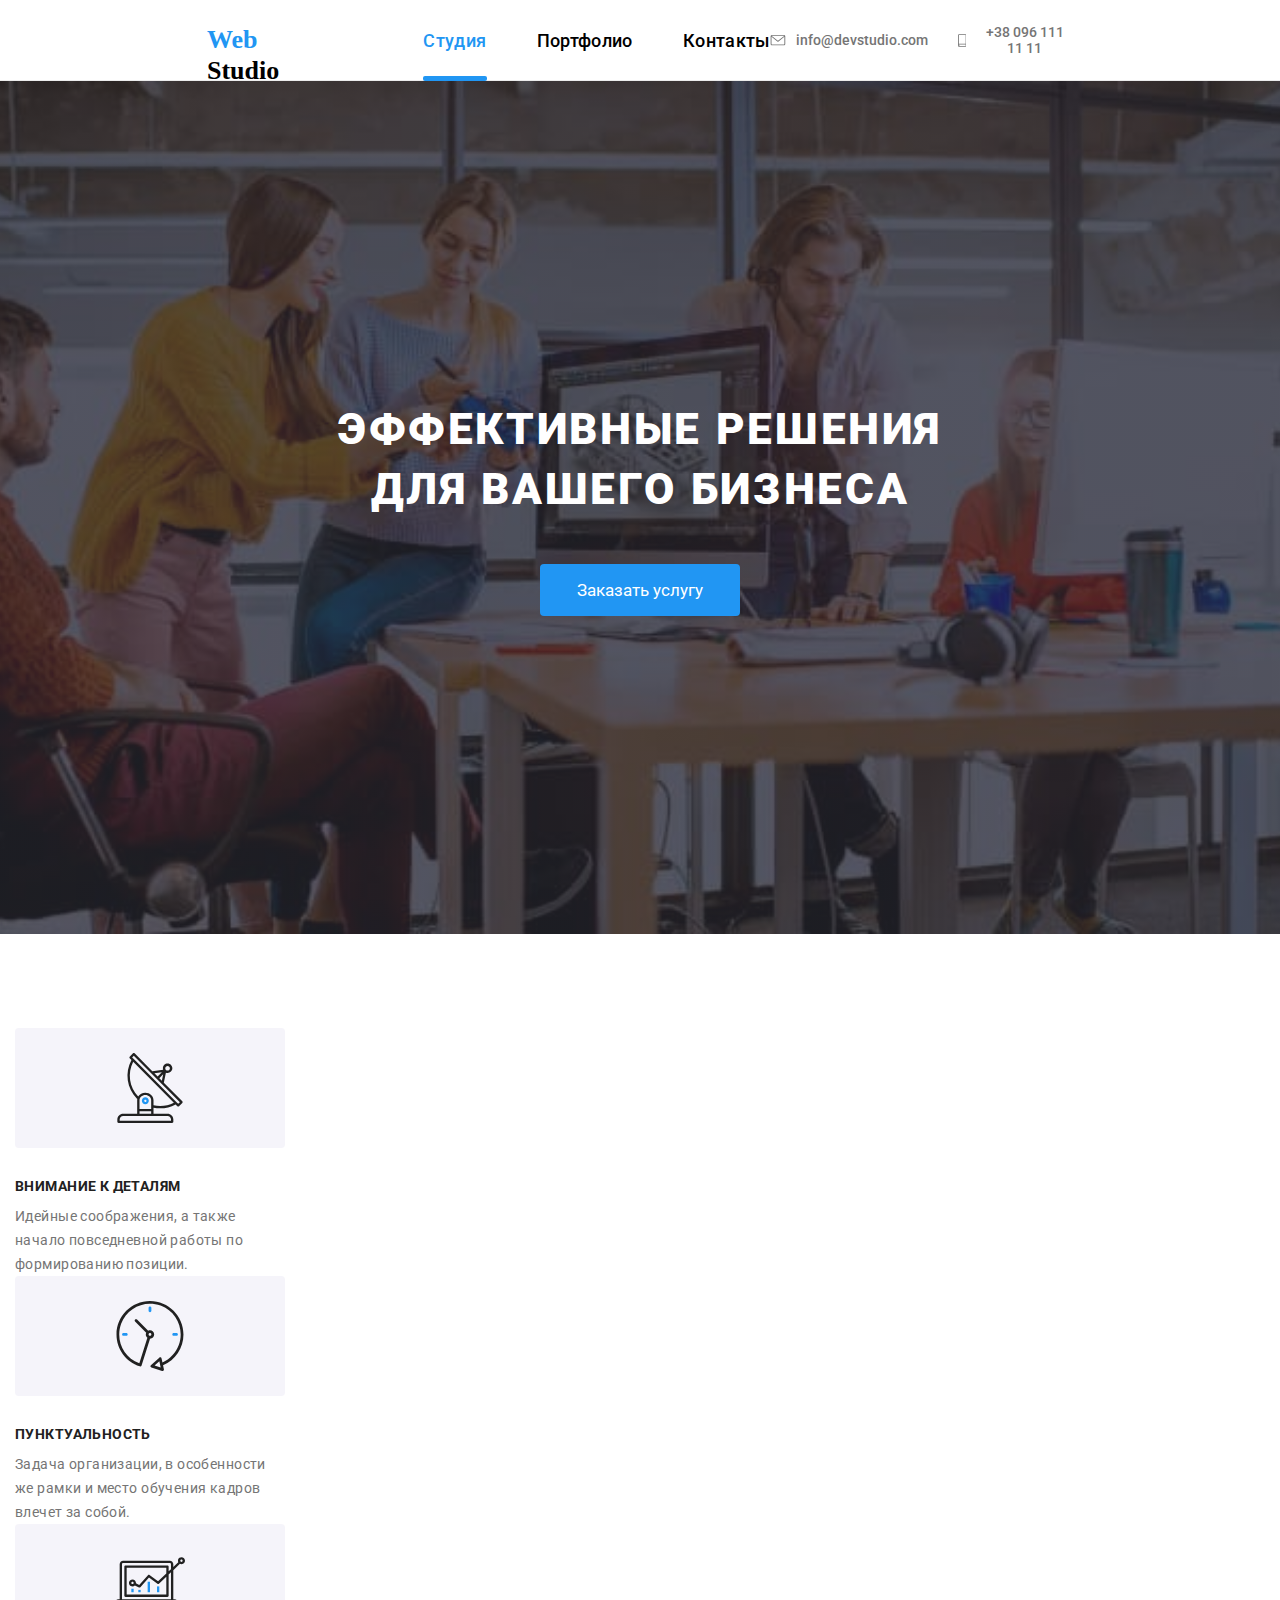
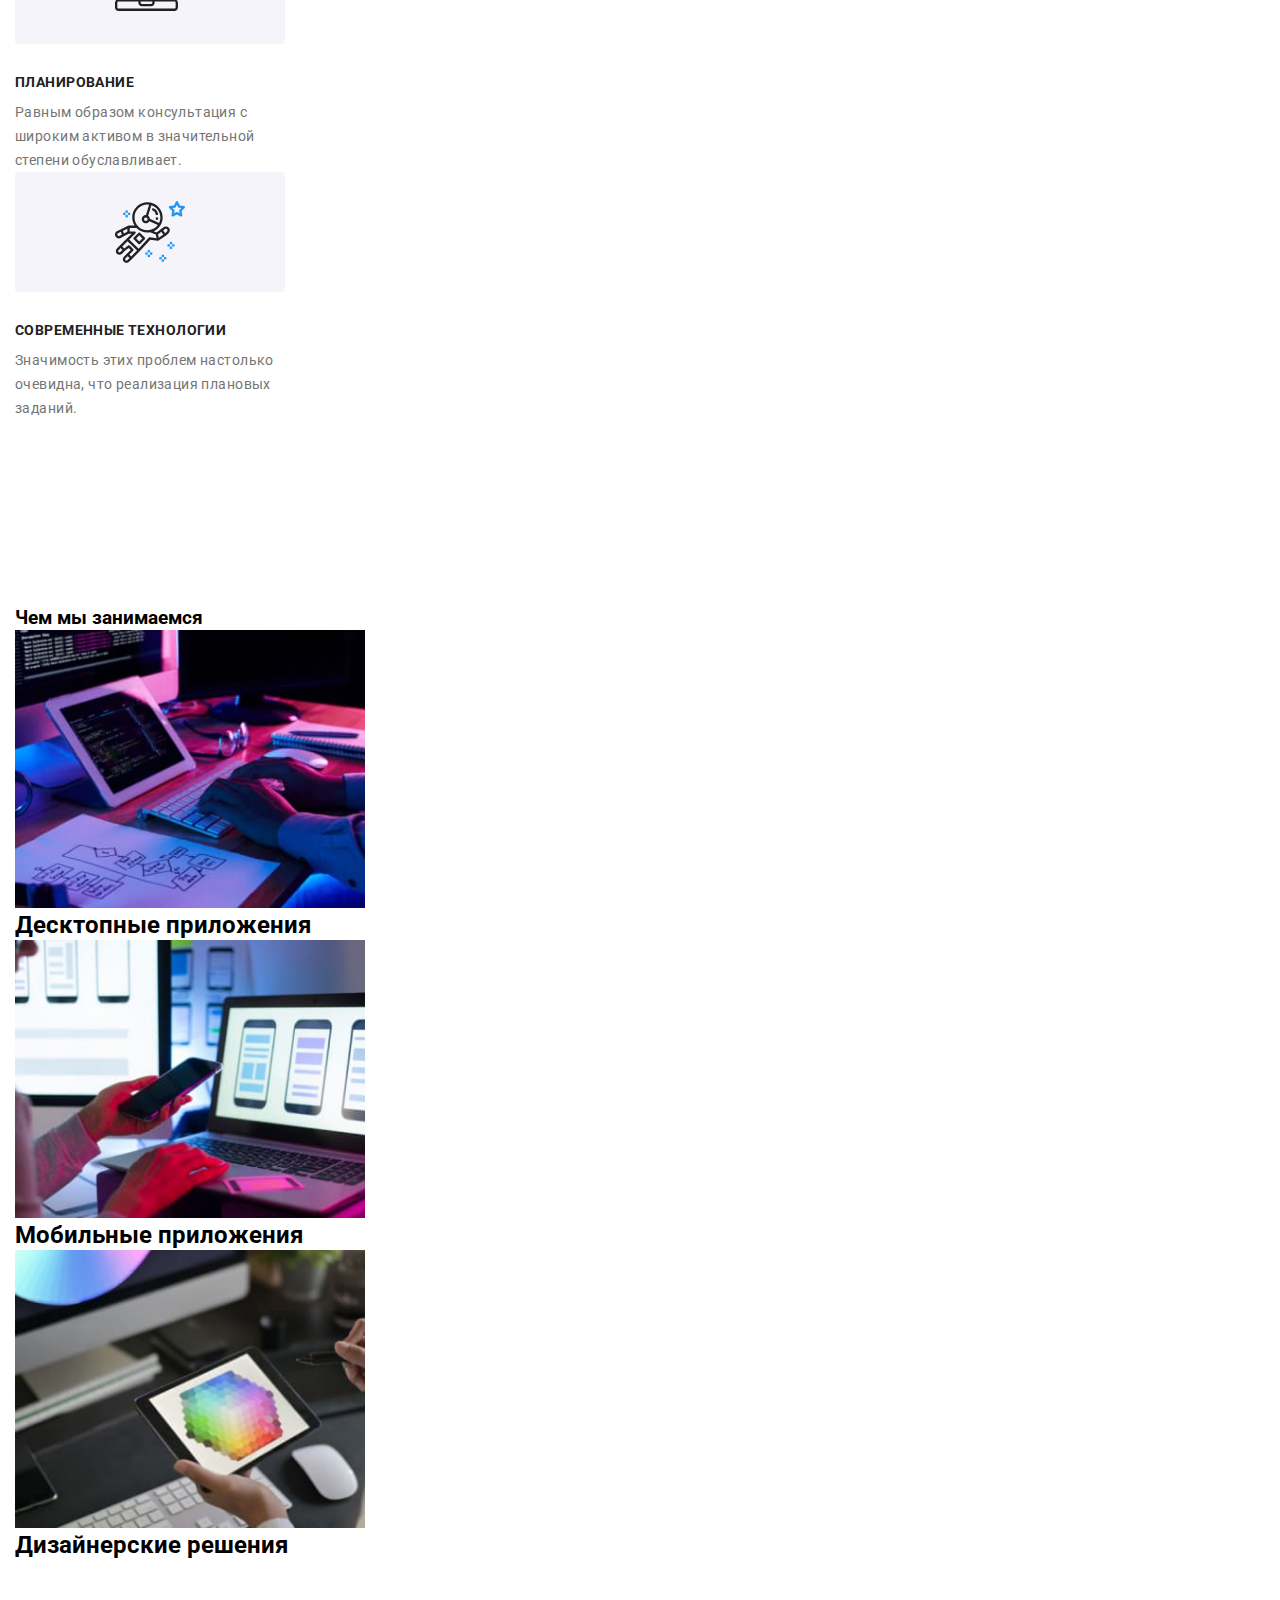
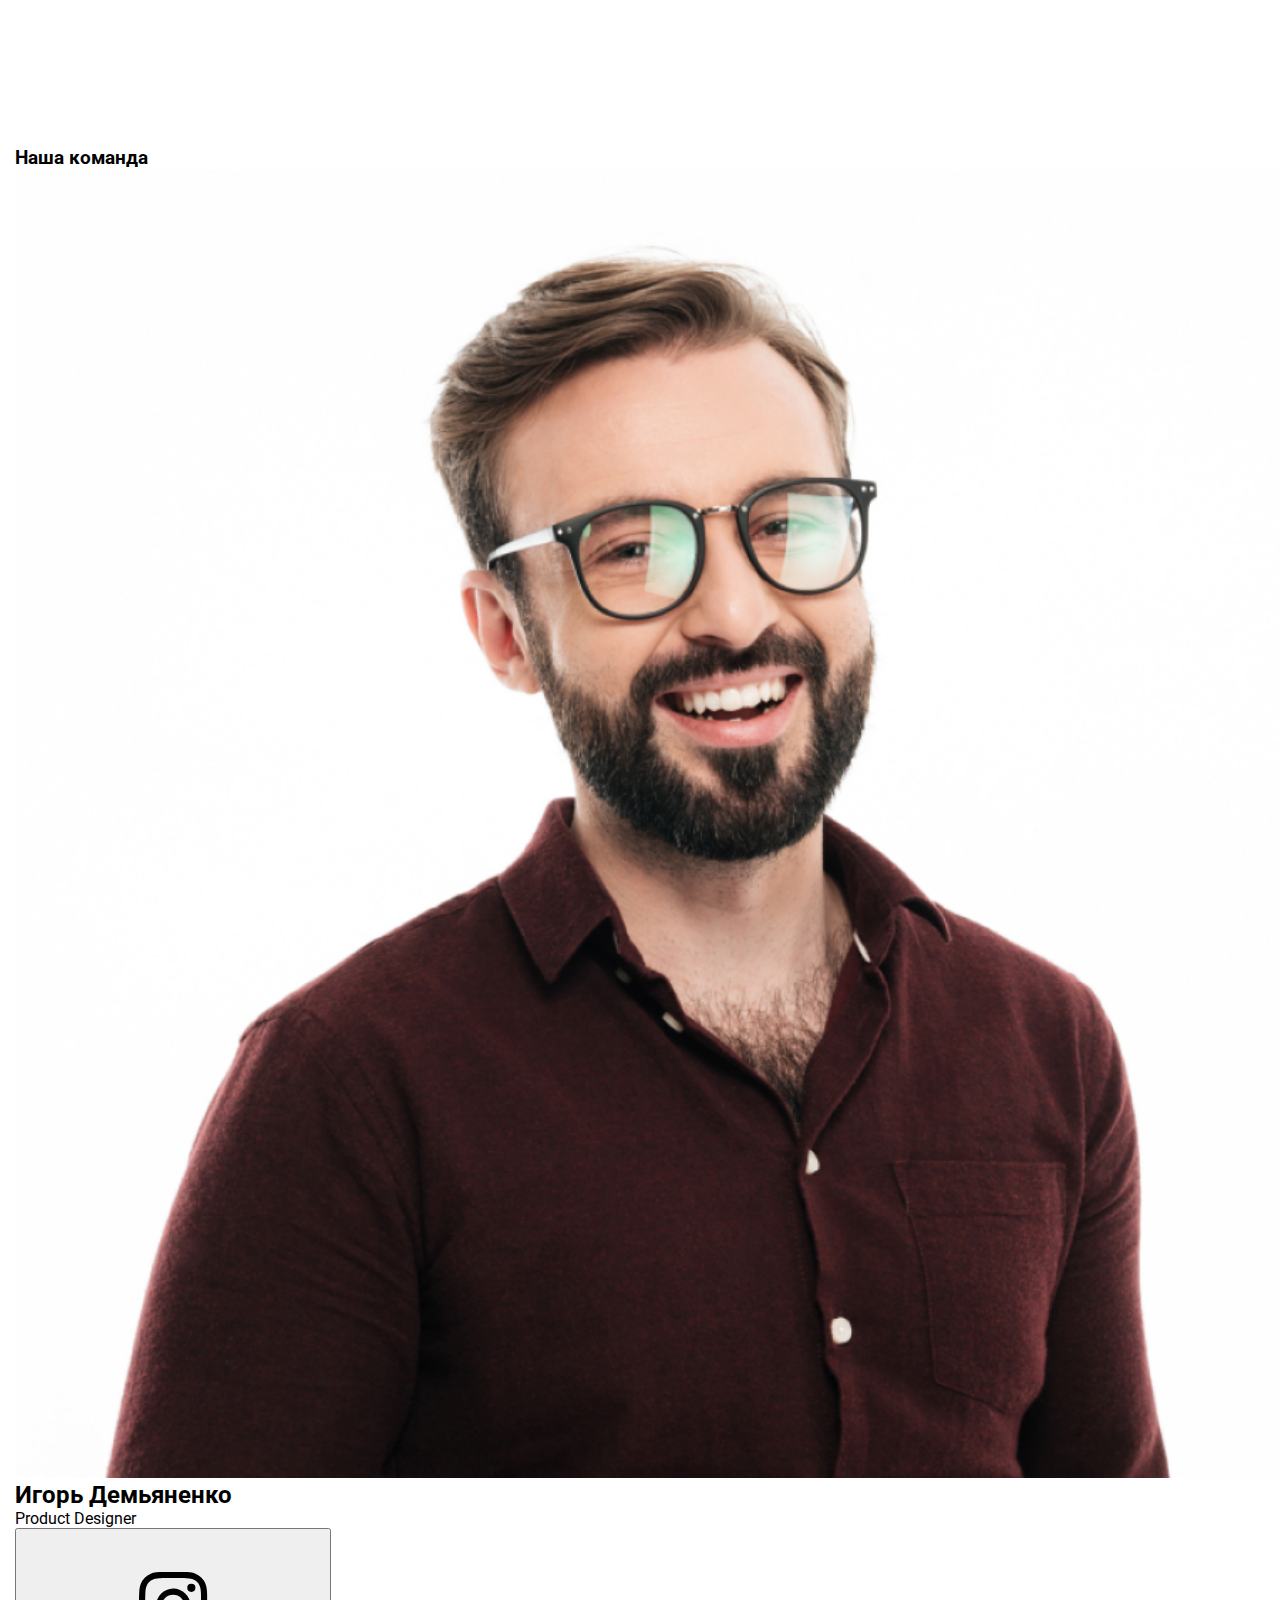
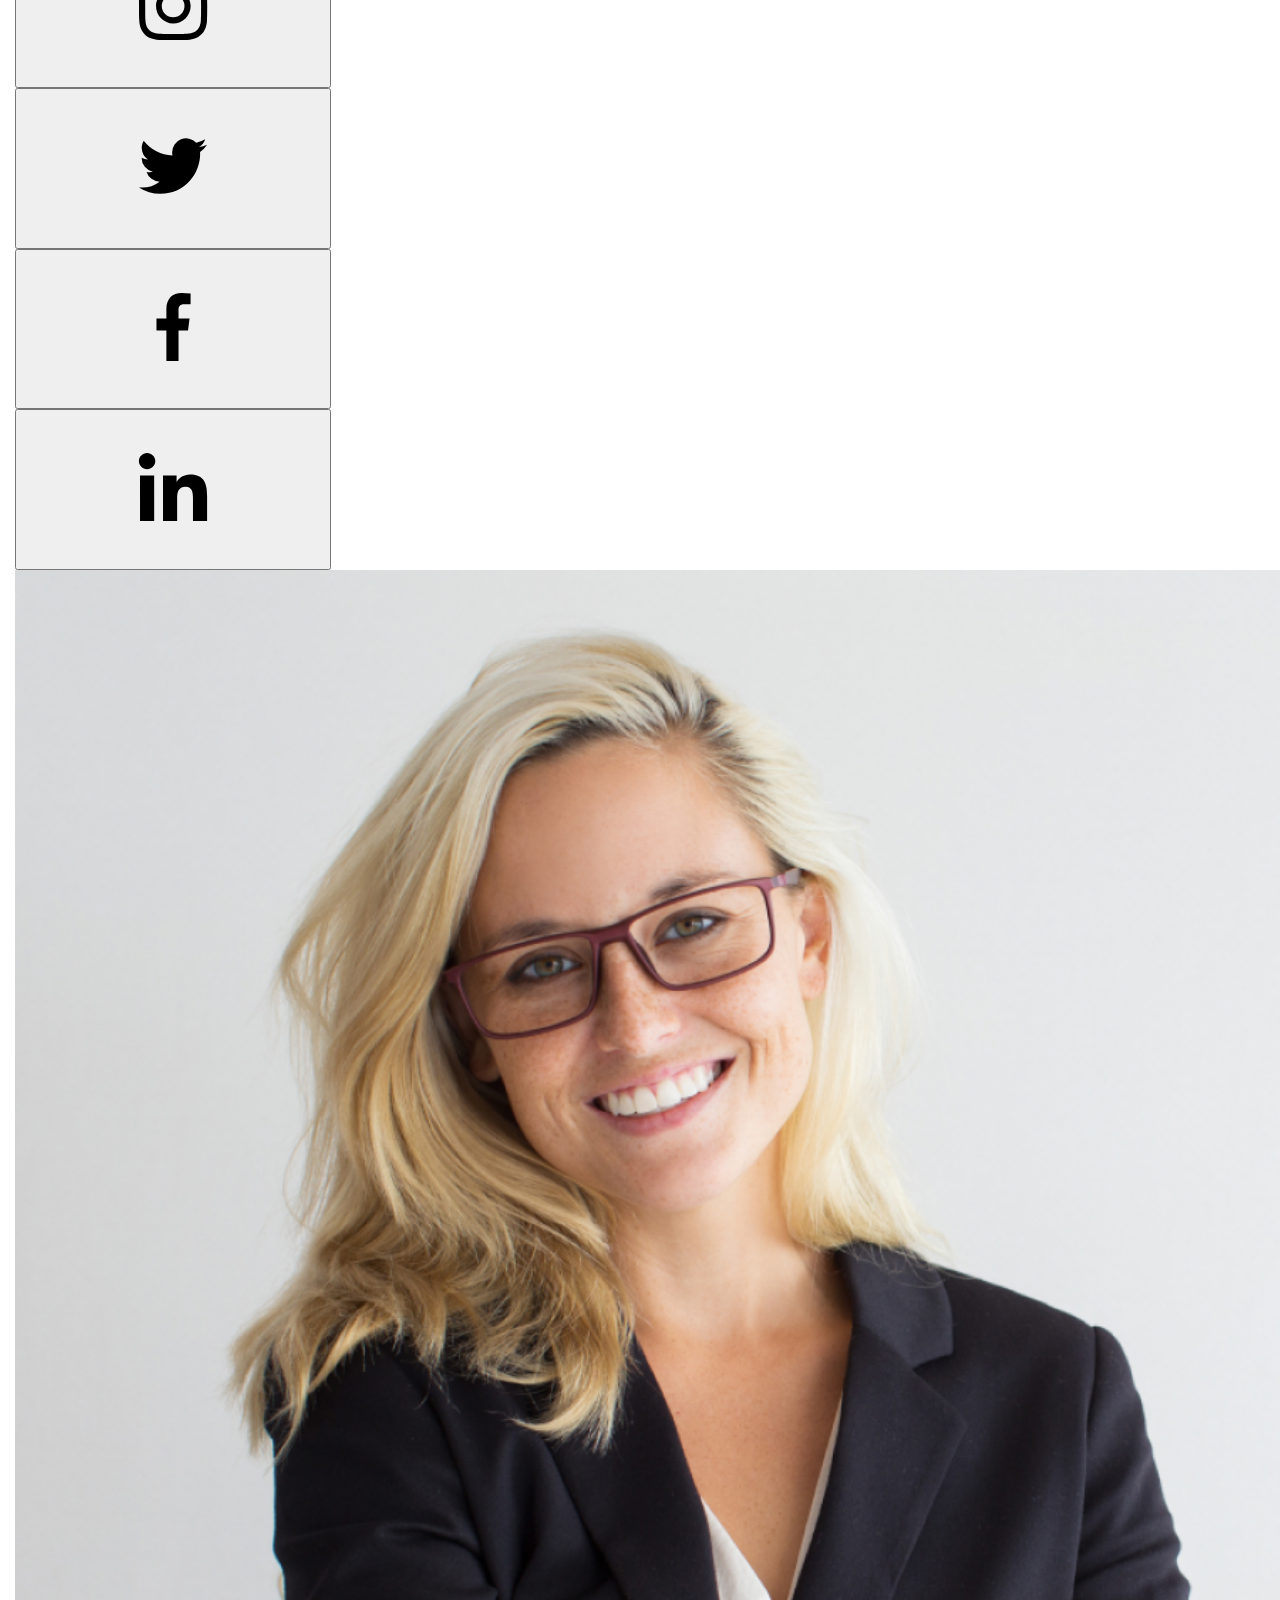
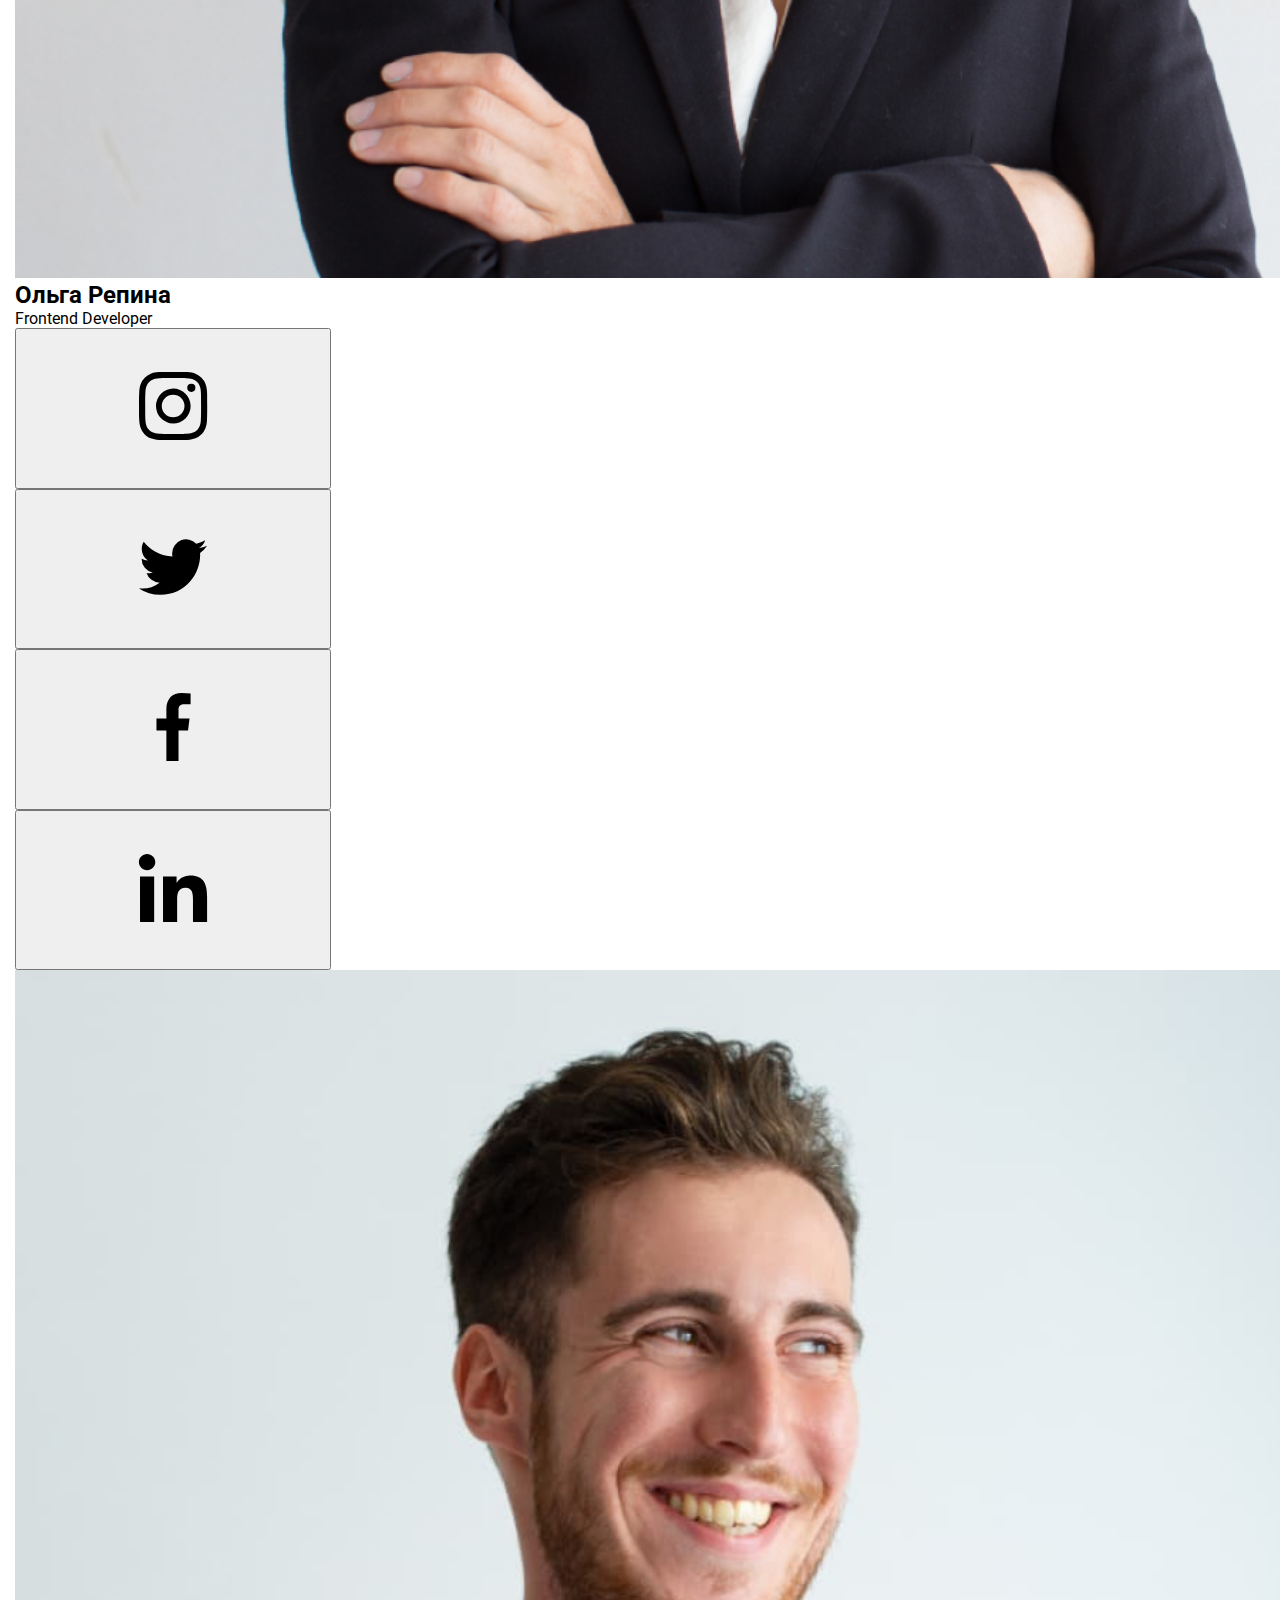
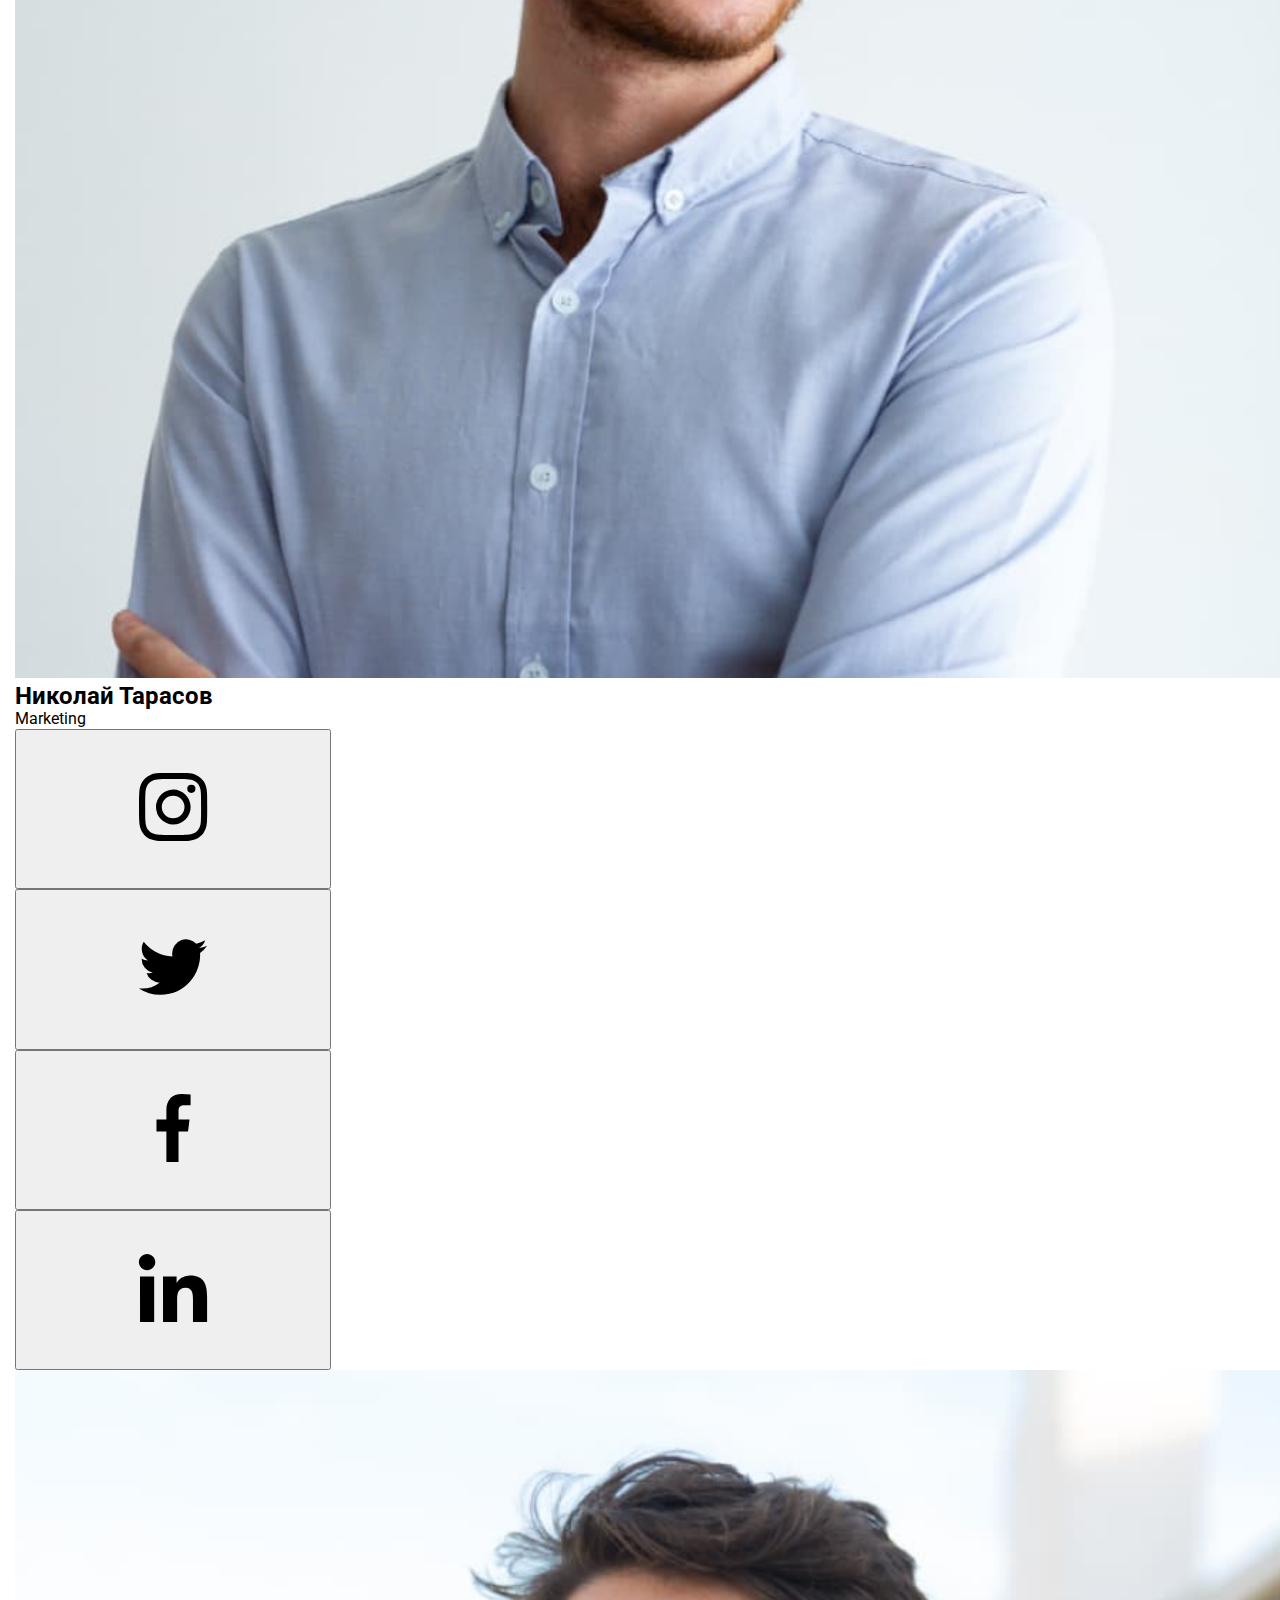
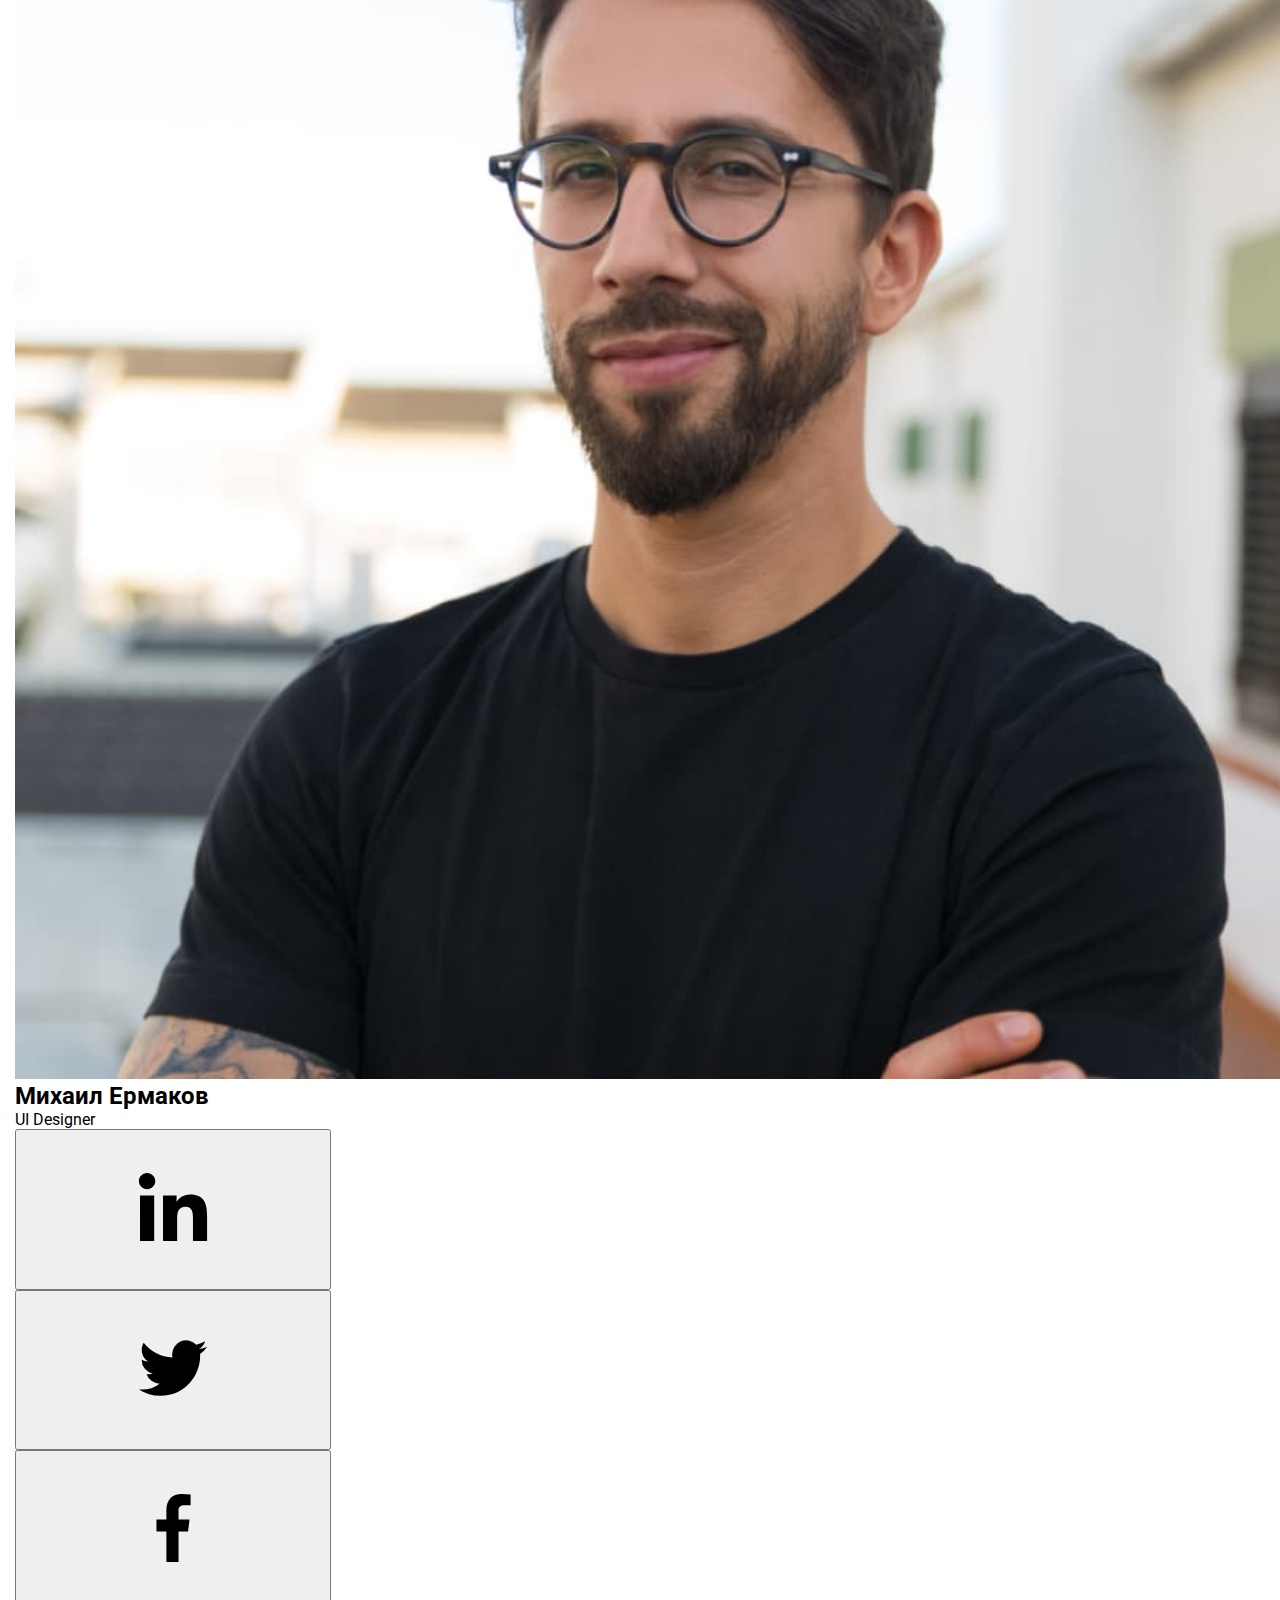
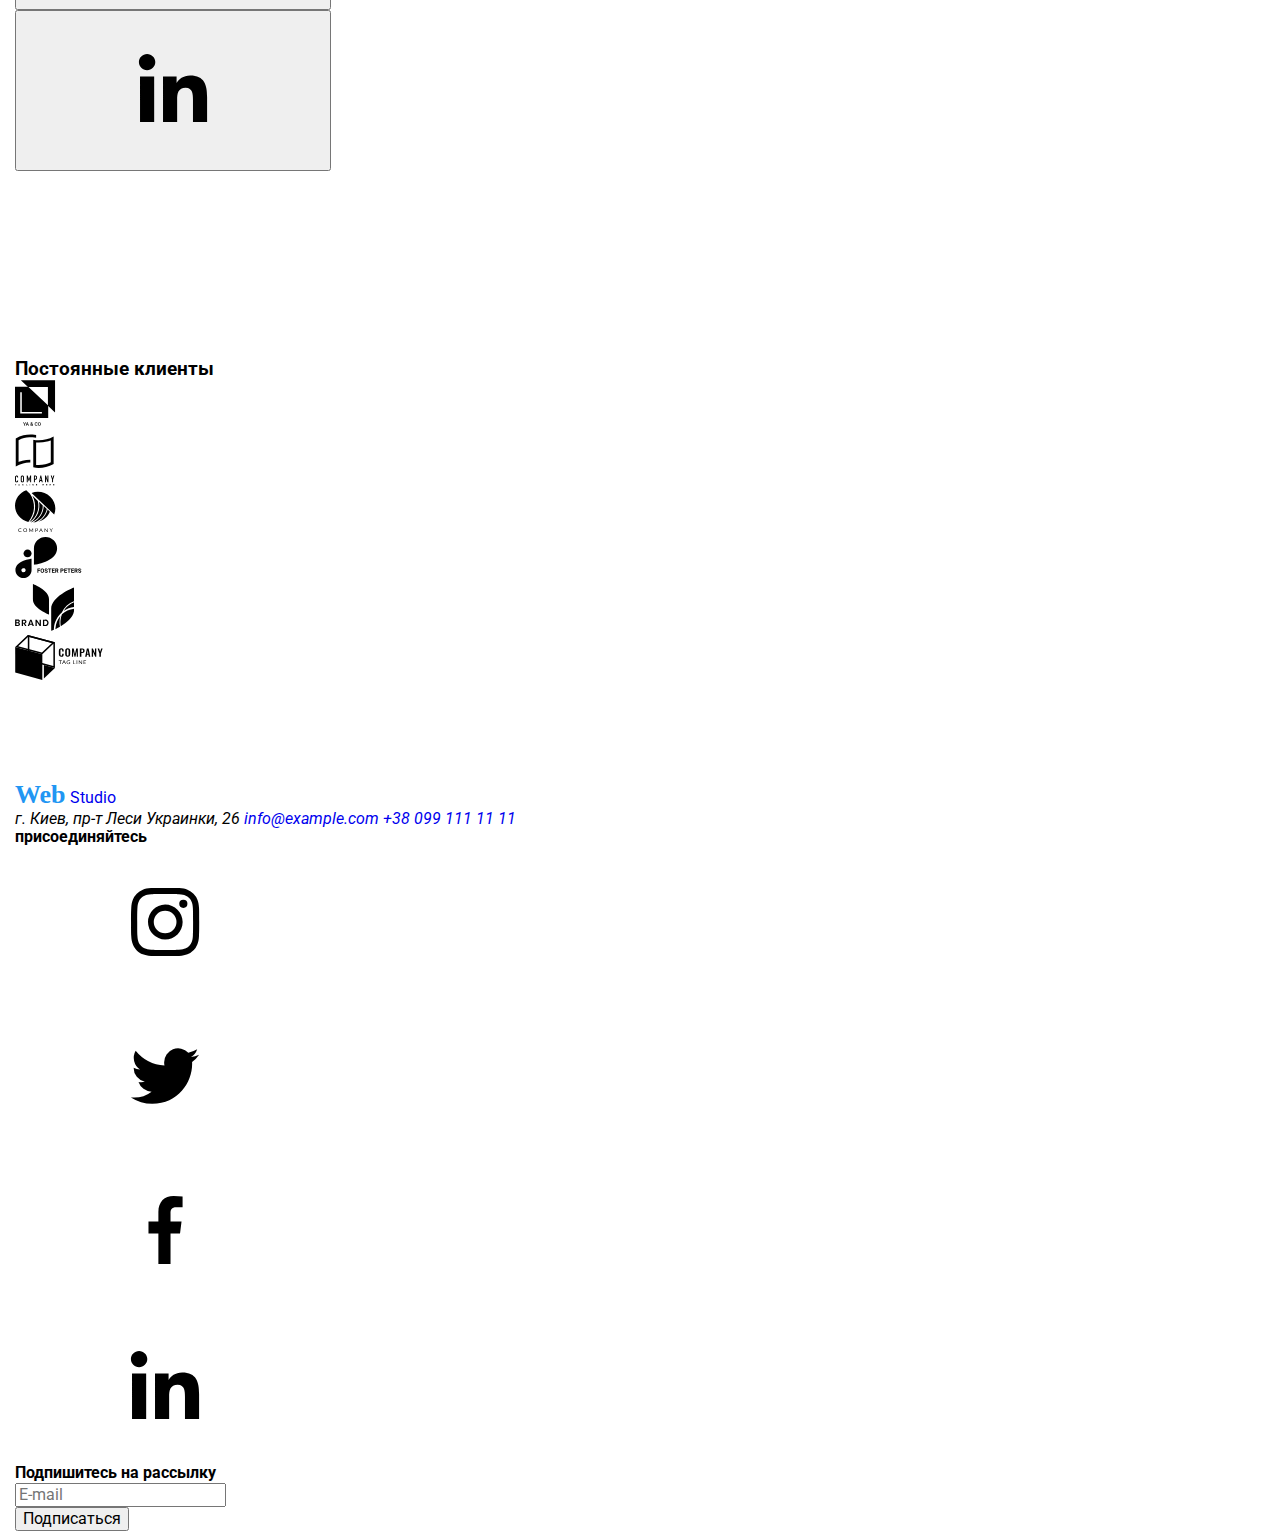
==== commit 1a87e80d: "hw8" ====
--- a/index.html
+++ b/index.html
@@ -4,7 +4,7 @@
     <meta charset="UTF-8" />
     <meta name="viewport" content="width=device-width, initial-scale=1.0" />
     <!--style.css-->
-    <link rel="stylesheet" href="./assets/css/main.min.css" />
+    <link rel="stylesheet" href="./assets/css/main.css" />
 
     <!--Goole Fonts-->
     <link
--- a/assets/css/main.css
+++ b/assets/css/main.css
@@ -0,0 +1,1378 @@
+html {
+  -webkit-box-sizing: border-box;
+          box-sizing: border-box;
+}
+
+body {
+  font-family: Roboto, sans-serif;
+  background-color: #fff;
+  margin: 0;
+}
+
+*,
+*::before,
+*::after {
+  -webkit-box-sizing: inherit;
+          box-sizing: inherit;
+}
+
+/* margin-padding top and bottom no */
+h1,
+h2,
+h3,
+h4,
+h5,
+h6,
+p {
+  margin: 0 0;
+  padding: 0 0;
+}
+
+/* list style - none */
+ul {
+  list-style-type: none;
+  margin: 0 0;
+  padding: 0 0;
+}
+
+figure {
+  margin: 0 0;
+  padding: 0 0;
+}
+
+/* container */
+.container {
+  margin: 0 auto;
+  padding-left: 15px;
+  padding-right: 15px;
+}
+
+@media screen and (min-widht: 576px) {
+  .container {
+    width: 576px;
+  }
+}
+
+@media screen and (min-widht: 768px) {
+  .container {
+    width: 768px;
+  }
+}
+
+@media screen and (min-widht: 1200px) {
+  .container {
+    width: 1200px;
+  }
+}
+
+/* section */
+.section {
+  padding-top: 94px;
+  padding-bottom: 94px;
+}
+
+/* portfolio */
+.section-portfolio {
+  padding-top: 93px;
+  padding-bottom: 94px;
+}
+
+.navigation-container {
+  display: -webkit-box;
+  display: -ms-flexbox;
+  display: flex;
+  padding-top: 24px;
+  padding-bottom: 24px;
+}
+
+@media screen and (max-width: 767px) {
+  .navigation-container {
+    height: 60px;
+    padding-top: 16px;
+    padding-bottom: 16px;
+    margin: 0 2%;
+  }
+}
+
+@media screen and (min-width: 768px) {
+  .navigation-container {
+    height: 80px;
+    margin: 0 2%;
+  }
+}
+
+@media screen and (min-width: 1200px) {
+  .navigation-container {
+    height: 80px;
+    margin: 0 15%;
+  }
+}
+
+/*! normalize.css v8.0.1 | MIT License | github.com/necolas/normalize.css */
+/* Document
+   ========================================================================== */
+/**
+ * 1. Correct the line height in all browsers.
+ * 2. Prevent adjustments of font size after orientation changes in iOS.
+ */
+html {
+  line-height: 1.15;
+  /* 1 */
+  -webkit-text-size-adjust: 100%;
+  /* 2 */
+}
+
+/* Sections
+   ========================================================================== */
+/**
+ * Render the `main` element consistently in IE.
+ */
+main {
+  display: block;
+}
+
+/**
+ * Correct the font size and margin on `h1` elements within `section` and
+ * `article` contexts in Chrome, Firefox, and Safari.
+ */
+h1 {
+  font-size: 2em;
+  margin: 0.67em 0;
+}
+
+/* Grouping content
+   ========================================================================== */
+/**
+ * 1. Add the correct box sizing in Firefox.
+ * 2. Show the overflow in Edge and IE.
+ */
+hr {
+  -webkit-box-sizing: content-box;
+          box-sizing: content-box;
+  /* 1 */
+  height: 0;
+  /* 1 */
+  overflow: visible;
+  /* 2 */
+}
+
+/**
+ * 1. Correct the inheritance and scaling of font size in all browsers.
+ * 2. Correct the odd `em` font sizing in all browsers.
+ */
+pre {
+  font-family: monospace, monospace;
+  /* 1 */
+  font-size: 1em;
+  /* 2 */
+}
+
+/* Text-level semantics
+   ========================================================================== */
+/**
+ * Remove the gray background on active links in IE 10.
+ */
+a {
+  background-color: transparent;
+  text-decoration: none;
+}
+
+/**
+ * 1. Remove the bottom border in Chrome 57-
+ * 2. Add the correct text decoration in Chrome, Edge, IE, Opera, and Safari.
+ */
+abbr[title] {
+  border-bottom: none;
+  /* 1 */
+  text-decoration: underline;
+  /* 2 */
+  -webkit-text-decoration: underline dotted;
+          text-decoration: underline dotted;
+  /* 2 */
+}
+
+/**
+ * Add the correct font weight in Chrome, Edge, and Safari.
+ */
+b,
+strong {
+  font-weight: bolder;
+}
+
+/**
+ * 1. Correct the inheritance and scaling of font size in all browsers.
+ * 2. Correct the odd `em` font sizing in all browsers.
+ */
+code,
+kbd,
+samp {
+  font-family: monospace, monospace;
+  /* 1 */
+  font-size: 1em;
+  /* 2 */
+}
+
+/**
+ * Add the correct font size in all browsers.
+ */
+small {
+  font-size: 80%;
+}
+
+/**
+ * Prevent `sub` and `sup` elements from affecting the line height in
+ * all browsers.
+ */
+sub,
+sup {
+  font-size: 75%;
+  line-height: 0;
+  position: relative;
+  vertical-align: baseline;
+}
+
+sub {
+  bottom: -0.25em;
+}
+
+sup {
+  top: -0.5em;
+}
+
+/* Embedded content
+   ========================================================================== */
+/**
+ * Remove the border on images inside links in IE 10.
+ */
+img {
+  border-style: none;
+}
+
+/* Forms
+   ========================================================================== */
+/**
+ * 1. Change the font styles in all browsers.
+ * 2. Remove the margin in Firefox and Safari.
+ */
+button,
+input,
+optgroup,
+select,
+textarea {
+  font-family: inherit;
+  /* 1 */
+  font-size: 100%;
+  /* 1 */
+  line-height: 1.15;
+  /* 1 */
+  margin: 0;
+  /* 2 */
+}
+
+/**
+ * Show the overflow in IE.
+ * 1. Show the overflow in Edge.
+ */
+button,
+input {
+  /* 1 */
+  overflow: visible;
+}
+
+/**
+ * Remove the inheritance of text transform in Edge, Firefox, and IE.
+ * 1. Remove the inheritance of text transform in Firefox.
+ */
+button,
+select {
+  /* 1 */
+  text-transform: none;
+}
+
+/**
+ * Correct the inability to style clickable types in iOS and Safari.
+ */
+button,
+[type='button'],
+[type='reset'],
+[type='submit'] {
+  -webkit-appearance: button;
+}
+
+/**
+ * Remove the inner border and padding in Firefox.
+ */
+button::-moz-focus-inner,
+[type='button']::-moz-focus-inner,
+[type='reset']::-moz-focus-inner,
+[type='submit']::-moz-focus-inner {
+  border-style: none;
+  padding: 0;
+}
+
+/**
+ * Restore the focus styles unset by the previous rule.
+ */
+button:-moz-focusring,
+[type='button']:-moz-focusring,
+[type='reset']:-moz-focusring,
+[type='submit']:-moz-focusring {
+  outline: 1px dotted ButtonText;
+}
+
+/**
+ * Correct the padding in Firefox.
+ */
+fieldset {
+  padding: 0.35em 0.75em 0.625em;
+}
+
+/**
+ * 1. Correct the text wrapping in Edge and IE.
+ * 2. Correct the color inheritance from `fieldset` elements in IE.
+ * 3. Remove the padding so developers are not caught out when they zero out
+ *    `fieldset` elements in all browsers.
+ */
+legend {
+  -webkit-box-sizing: border-box;
+          box-sizing: border-box;
+  /* 1 */
+  color: inherit;
+  /* 2 */
+  display: table;
+  /* 1 */
+  max-width: 100%;
+  /* 1 */
+  padding: 0;
+  /* 3 */
+  white-space: normal;
+  /* 1 */
+}
+
+/**
+ * Add the correct vertical alignment in Chrome, Firefox, and Opera.
+ */
+progress {
+  vertical-align: baseline;
+}
+
+/**
+ * Remove the default vertical scrollbar in IE 10+.
+ */
+textarea {
+  overflow: auto;
+}
+
+/**
+ * 1. Add the correct box sizing in IE 10.
+ * 2. Remove the padding in IE 10.
+ */
+[type='checkbox'],
+[type='radio'] {
+  -webkit-box-sizing: border-box;
+          box-sizing: border-box;
+  /* 1 */
+  padding: 0;
+  /* 2 */
+}
+
+/**
+ * Correct the cursor style of increment and decrement buttons in Chrome.
+ */
+[type='number']::-webkit-inner-spin-button,
+[type='number']::-webkit-outer-spin-button {
+  height: auto;
+}
+
+/**
+ * 1. Correct the odd appearance in Chrome and Safari.
+ * 2. Correct the outline style in Safari.
+ */
+[type='search'] {
+  -webkit-appearance: textfield;
+  /* 1 */
+  outline-offset: -2px;
+  /* 2 */
+}
+
+/**
+ * Remove the inner padding in Chrome and Safari on macOS.
+ */
+[type='search']::-webkit-search-decoration {
+  -webkit-appearance: none;
+}
+
+/**
+ * 1. Correct the inability to style clickable types in iOS and Safari.
+ * 2. Change font properties to `inherit` in Safari.
+ */
+::-webkit-file-upload-button {
+  -webkit-appearance: button;
+  /* 1 */
+  font: inherit;
+  /* 2 */
+}
+
+/* Interactive
+   ========================================================================== */
+/*
+ * Add the correct display in Edge, IE 10+, and Firefox.
+ */
+details {
+  display: block;
+}
+
+/*
+ * Add the correct display in all browsers.
+ */
+summary {
+  display: list-item;
+}
+
+/* Misc
+   ========================================================================== */
+/**
+ * Add the correct display in IE 10+.
+ */
+template {
+  display: none;
+}
+
+/**
+ * Add the correct display in IE 10.
+ */
+[hidden] {
+  display: none;
+}
+
+.main-header {
+  position: relative;
+  border-bottom: 1px solid #ececec;
+  max-width: 100%;
+}
+
+.logo-style {
+  max-width: 134px;
+  height: 28px;
+}
+
+.font--style--blue {
+  font-family: Raleway;
+  font-style: normal;
+  font-weight: bold;
+  font-size: 26px;
+  line-height: 31px;
+  color: #2196f3;
+}
+
+.font--style--black {
+  font-family: Raleway;
+  font-style: normal;
+  font-weight: bold;
+  font-size: 26px;
+  line-height: 31px;
+  color: #000000;
+}
+
+.menu-button {
+  -ms-flex-item-align: center;
+      -ms-grid-row-align: center;
+      align-self: center;
+  margin: 0;
+  padding: 0;
+  border: none;
+  background-color: transparent;
+  margin-left: auto;
+  width: 40px;
+  height: 40px;
+  cursor: pointer;
+}
+
+@media screen and (min-width: 768px) {
+  .menu-button {
+    display: none;
+  }
+}
+
+.menu-button .icon-menu {
+  display: none;
+}
+
+.menu-button.is-open .icon-menu {
+  display: block;
+}
+
+.menu-button.is-open .icon-close-menu {
+  display: none;
+}
+
+.mobile-menu-button {
+  width: 40px;
+  height: 40px;
+}
+
+.mobile-menu-button:hover,
+:focus {
+  fill: #2196f3;
+}
+
+.menu-mobile-container {
+  text-align: center;
+  font-size: 16px;
+}
+
+@media screen and (max-width: 767px) {
+  .menu-mobile-container {
+    display: none;
+    position: absolute;
+    top: 100%;
+    left: 0;
+    width: 100%;
+    height: 453px;
+    background: #ffffff;
+    -webkit-box-shadow: 0px 4px 8px rgba(0, 0, 0, 0.04), 0px 2px 4px rgba(0, 0, 0, 0.08), 0px 1px 3px rgba(0, 0, 0, 0.16);
+            box-shadow: 0px 4px 8px rgba(0, 0, 0, 0.04), 0px 2px 4px rgba(0, 0, 0, 0.08), 0px 1px 3px rgba(0, 0, 0, 0.16);
+  }
+  .menu-mobile-container.is-open {
+    display: block;
+  }
+}
+
+@media screen and (min-width: 768px) {
+  .menu-mobile-container {
+    display: -webkit-box;
+    display: -ms-flexbox;
+    display: flex;
+    -webkit-box-flex: 1;
+        -ms-flex-positive: 1;
+            flex-grow: 1;
+    -webkit-box-pack: justify;
+        -ms-flex-pack: justify;
+            justify-content: space-between;
+    -webkit-box-align: center;
+        -ms-flex-align: center;
+            align-items: center;
+  }
+}
+
+@media screen and (min-width: 768px) {
+  .navigation {
+    margin-left: auto;
+    margin-right: auto;
+  }
+}
+
+@media screen and (min-width: 1200px) {
+  .navigation {
+    margin-left: 93px;
+    margin-right: auto;
+  }
+}
+
+@media screen and (max-width: 767px) {
+  .site-nav {
+    justify-items: center;
+  }
+}
+
+@media screen and (min-width: 768px) {
+  .site-nav {
+    display: -webkit-box;
+    display: -ms-flexbox;
+    display: flex;
+    -webkit-box-pack: center;
+        -ms-flex-pack: center;
+            justify-content: center;
+  }
+}
+
+@media screen and (min-width: 768px) {
+  .site-nav .site-nav-items:nth-child(n + 2) {
+    margin-left: 50px;
+  }
+}
+
+@media screen and (max-width: 767px) {
+  .nav-links {
+    padding-top: 60px;
+    padding-bottom: 60px;
+  }
+  .nav-links .site-nav-items {
+    margin-bottom: 40px;
+  }
+  .nav-links .site-nav-items:nth-last-child(1) {
+    margin-bottom: 60px;
+  }
+}
+
+.site-nav .links {
+  color: #000000;
+  font-style: normal;
+  font-weight: 500;
+  font-size: 18px;
+  line-height: 21px;
+  letter-spacing: 0.02em;
+}
+
+.site-nav .links {
+  -webkit-transition: 250ms;
+  transition: 250ms;
+}
+
+.site-nav .links:hover,
+.site-nav .links:focus,
+.site-nav .links:active {
+  color: #2196f3;
+}
+
+.links {
+  position: relative;
+}
+
+@media screen and (max-width: 767px) {
+  .links {
+    display: inline-block;
+    -webkit-box-pack: center;
+        -ms-flex-pack: center;
+            justify-content: center;
+  }
+}
+
+@media screen and (min-width: 768px) {
+  .links {
+    display: -webkit-box;
+    display: -ms-flexbox;
+    display: flex;
+  }
+}
+
+.studio::after {
+  content: '';
+  position: absolute;
+  left: 0;
+  bottom: -30px;
+  display: block;
+  width: 100%;
+  height: 5px;
+  border-radius: 2px;
+  background-color: #2196f3;
+}
+
+@media screen and (max-width: 767px) {
+  .studio::after {
+    bottom: -12px;
+  }
+}
+
+.site-nav .site-nav-items .studio {
+  color: #2196f3;
+}
+
+.studio-portfolio::after {
+  content: '';
+  position: absolute;
+  left: 0;
+  bottom: -30px;
+  display: block;
+  width: 100%;
+  height: 5px;
+  border-radius: 2px;
+  background-color: #2196f3;
+  -webkit-transform: scaleY(0%);
+          transform: scaleY(0%);
+  -webkit-transform-origin: bottom;
+          transform-origin: bottom;
+  -webkit-transition: -webkit-transform 250ms;
+  transition: -webkit-transform 250ms;
+  transition: transform 250ms;
+  transition: transform 250ms, -webkit-transform 250ms;
+}
+
+@media screen and (max-width: 767px) {
+  .studio-portfolio::after {
+    bottom: -12px;
+  }
+}
+
+.studio-portfolio:hover::after {
+  -webkit-transform: scaleY(100%);
+          transform: scaleY(100%);
+}
+
+.portfolio::after {
+  content: '';
+  position: absolute;
+  left: 0;
+  bottom: -30px;
+  display: block;
+  width: 100%;
+  height: 5px;
+  border-radius: 2px;
+  background-color: #2196f3;
+}
+
+@media screen and (max-width: 767px) {
+  .portfolio::after {
+    bottom: -12px;
+  }
+}
+
+.site-nav .site-nav-items .portfolio {
+  color: #2196f3;
+}
+
+.portfolio-studio::after {
+  content: '';
+  position: absolute;
+  left: 0;
+  bottom: -30px;
+  display: block;
+  width: 100%;
+  height: 5px;
+  border-radius: 2px;
+  background-color: #2196f3;
+  -webkit-transform: scaleY(0);
+          transform: scaleY(0);
+  -webkit-transform-origin: bottom;
+          transform-origin: bottom;
+  -webkit-transition: -webkit-transform 185ms;
+  transition: -webkit-transform 185ms;
+  transition: transform 185ms;
+  transition: transform 185ms, -webkit-transform 185ms;
+}
+
+@media screen and (max-width: 767px) {
+  .portfolio-studio::after {
+    bottom: -12px;
+  }
+}
+
+.portfolio-studio:hover::after {
+  -webkit-transform: scaleY(100%);
+          transform: scaleY(100%);
+}
+
+.contacts::after {
+  content: '';
+  position: absolute;
+  left: 0;
+  bottom: -30px;
+  display: block;
+  width: 100%;
+  height: 5px;
+  border-radius: 2px;
+  background-color: #2196f3;
+  -webkit-transform: scaleY(0);
+          transform: scaleY(0);
+  -webkit-transform-origin: bottom;
+          transform-origin: bottom;
+  -webkit-transition: -webkit-transform 185ms;
+  transition: -webkit-transform 185ms;
+  transition: transform 185ms;
+  transition: transform 185ms, -webkit-transform 185ms;
+}
+
+@media screen and (max-width: 767px) {
+  .contacts::after {
+    bottom: -12px;
+  }
+}
+
+.contacts:hover::after {
+  -webkit-transform: scaleY(100%);
+          transform: scaleY(100%);
+}
+
+.contacts:focus::after {
+  -webkit-transform: scaleY(100%);
+          transform: scaleY(100%);
+}
+
+/* --------------END Animation---------------- */
+/* contacts */
+.our-contacts {
+  -webkit-box-align: center;
+      -ms-flex-align: center;
+          align-items: center;
+  display: -webkit-box;
+  display: -ms-flexbox;
+  display: flex;
+}
+
+@media screen and (max-width: 767px) {
+  .our-contacts {
+    display: inline-block;
+    -webkit-box-pack: center;
+        -ms-flex-pack: center;
+            justify-content: center;
+  }
+}
+
+@media screen and (min-width: 768px) {
+  .our-contacts {
+    display: block;
+    -webkit-box-pack: center;
+        -ms-flex-pack: center;
+            justify-content: center;
+  }
+}
+
+@media screen and (min-width: 1200px) {
+  .our-contacts {
+    display: -webkit-box;
+    display: -ms-flexbox;
+    display: flex;
+    margin-left: auto;
+  }
+}
+
+.email--style {
+  display: -webkit-box;
+  display: -ms-flexbox;
+  display: flex;
+  -webkit-box-align: center;
+      -ms-flex-align: center;
+          align-items: center;
+  font-style: normal;
+  font-weight: 500;
+  font-size: 14px;
+  line-height: 16px;
+  color: #757575;
+  fill: #757575;
+  -webkit-transition: 250ms;
+  transition: 250ms;
+}
+
+.mail-icon-style {
+  width: 16px;
+  height: 11px;
+  margin-right: 10px;
+}
+
+.email--style:hover,
+.email--style:focus {
+  color: #2196f3;
+  fill: #2196f3;
+}
+
+.number--style {
+  display: -webkit-box;
+  display: -ms-flexbox;
+  display: flex;
+  -webkit-box-align: center;
+      -ms-flex-align: center;
+          align-items: center;
+  font-style: normal;
+  font-weight: 500;
+  font-size: 14px;
+  line-height: 16px;
+  color: #757575;
+  fill: #757575;
+  -webkit-transition: 250ms;
+  transition: 250ms;
+}
+
+@media screen and (max-width: 767px) {
+  .number--style {
+    margin-top: 18px;
+    -webkit-box-pack: center;
+        -ms-flex-pack: center;
+            justify-content: center;
+    margin-left: 0;
+  }
+}
+
+@media screen and (min-width: 768px) {
+  .number--style {
+    margin-left: 2px;
+    margin-top: 10px;
+  }
+}
+
+@media screen and (min-width: 1200px) {
+  .number--style {
+    margin-left: 30px;
+    margin-top: 0;
+  }
+}
+
+.number-icon-style {
+  width: 10px;
+  height: 15px;
+  margin-right: 10px;
+}
+
+.number--style:hover,
+.number--style:focus {
+  color: #2196f3;
+  fill: #2196f3;
+}
+
+/* section first */
+.main-banner {
+  display: block;
+  background-color: #212121;
+  max-width: 1600px;
+  height: auto;
+  padding-top: 118px;
+  padding-bottom: 118px;
+  margin-left: auto;
+  margin-right: auto;
+  background-image: -webkit-gradient(linear, left top, left bottom, from(rgba(47, 48, 58, 0.6)), to(rgba(47, 48, 58, 0.6))), url(/assets/image/headerimgmob.jpg);
+  background-image: linear-gradient(rgba(47, 48, 58, 0.6), rgba(47, 48, 58, 0.6)), url(/assets/image/headerimgmob.jpg);
+  background-repeat: no-repeat;
+  background-position: center;
+  background-size: cover;
+}
+
+@media screen and (max-width: 767px) {
+  .main-banner {
+    padding-left: 15px;
+    padding-right: 15px;
+  }
+}
+
+@media screen and (min-device-pixel-ratio: 2), screen and (-webkit-min-device-pixel-ratio: 2), screen and (min-resolution: 192dpi), screen and (min-resolution: 2dppx) {
+  .main-banner {
+    background-image: -webkit-gradient(linear, left top, left bottom, from(rgba(47, 48, 58, 0.6)), to(rgba(47, 48, 58, 0.6))), url(/assets/image/headerimgmob@2.jpg);
+    background-image: linear-gradient(rgba(47, 48, 58, 0.6), rgba(47, 48, 58, 0.6)), url(/assets/image/headerimgmob@2.jpg);
+  }
+}
+
+@media screen and (min-width: 768px) {
+  .main-banner {
+    background-image: -webkit-gradient(linear, left top, left bottom, from(rgba(47, 48, 58, 0.6)), to(rgba(47, 48, 58, 0.6))), url(/assets/image/Headerimgpads.jpg);
+    background-image: linear-gradient(rgba(47, 48, 58, 0.6), rgba(47, 48, 58, 0.6)), url(/assets/image/Headerimgpads.jpg);
+  }
+}
+
+@media screen and (min-width: 768px) and (min-device-pixel-ratio: 2), screen and (min-width: 768px) and (-webkit-min-device-pixel-ratio: 2), screen and (min-width: 768px) and (min-resolution: 192dpi), screen and (min-width: 768px) and (min-resolution: 2dppx) {
+  .main-banner {
+    background-image: -webkit-gradient(linear, left top, left bottom, from(rgba(39, 46, 114, 0.6)), to(rgba(47, 48, 58, 0.6))), url(/assets/image/Headerpadsimg@2x.jpg);
+    background-image: linear-gradient(rgba(39, 46, 114, 0.6), rgba(47, 48, 58, 0.6)), url(/assets/image/Headerpadsimg@2x.jpg);
+  }
+}
+
+.title-container {
+  display: -webkit-box;
+  display: -ms-flexbox;
+  display: flex;
+  -ms-flex-wrap: wrap;
+      flex-wrap: wrap;
+  -webkit-box-pack: center;
+      -ms-flex-pack: center;
+          justify-content: center;
+  text-align: center;
+  max-width: 696px;
+}
+
+.container-btn .btn-style {
+  outline: none;
+}
+
+.btn-tittle {
+  padding-top: 200px;
+  padding-bottom: 200px;
+}
+
+.container-btn {
+  display: -webkit-box;
+  display: -ms-flexbox;
+  display: flex;
+  -ms-flex-wrap: wrap;
+      flex-wrap: wrap;
+  -webkit-box-pack: center;
+      -ms-flex-pack: center;
+          justify-content: center;
+  text-align: center;
+  margin-top: 45px;
+}
+
+.font-banner-style {
+  font-style: normal;
+  font-weight: 900;
+  font-size: 44px;
+  line-height: 60px;
+  letter-spacing: 0.06em;
+  text-transform: uppercase;
+  margin: 0 0;
+  color: #ffffff;
+}
+
+.btn-style {
+  display: inline-block;
+  font-style: normal;
+  font-weight: 700px;
+  font-size: 17px;
+  line-height: 30px;
+  border-radius: 4px;
+  border: 1px solid transparent;
+  min-width: 200px;
+  padding: 10px 32px;
+  color: #ffffff;
+  background-color: #2196f3;
+  -webkit-transition: background-color 250ms cubic-bezier(0.4, 0, 0.2, 1);
+  transition: background-color 250ms cubic-bezier(0.4, 0, 0.2, 1);
+}
+
+.btn-style:hover {
+  cursor: pointer;
+  background-color: #088bf7;
+}
+
+.backdrop {
+  position: fixed;
+  top: 0;
+  left: 0;
+  width: 100%;
+  height: 100%;
+  background: rgba(0, 0, 0, 0.2);
+}
+
+.backdrop.is-hidden {
+  opacity: 0;
+  pointer-events: none;
+}
+
+.modal {
+  position: absolute;
+  top: 50%;
+  left: 50%;
+  -webkit-transform: translate(-50%, -50%) scaleY(1);
+          transform: translate(-50%, -50%) scaleY(1);
+  max-width: 528px;
+  background: #ffffff;
+  -webkit-box-shadow: 0px 1px 3px rgba(0, 0, 0, 0.12), 0px 1px 1px rgba(0, 0, 0, 0.14), 0px 2px 1px rgba(0, 0, 0, 0.2);
+          box-shadow: 0px 1px 3px rgba(0, 0, 0, 0.12), 0px 1px 1px rgba(0, 0, 0, 0.14), 0px 2px 1px rgba(0, 0, 0, 0.2);
+  border-radius: 4px;
+  -webkit-transition: -webkit-transform 250ms cubic-bezier(0.4, 0, 0.2, 1);
+  transition: -webkit-transform 250ms cubic-bezier(0.4, 0, 0.2, 1);
+  transition: transform 250ms cubic-bezier(0.4, 0, 0.2, 1);
+  transition: transform 250ms cubic-bezier(0.4, 0, 0.2, 1), -webkit-transform 250ms cubic-bezier(0.4, 0, 0.2, 1);
+}
+
+.backdrop.is-hidden .modal {
+  -webkit-transform: translate(-50%, -50%) scaleY(0.6);
+          transform: translate(-50%, -50%) scaleY(0.6);
+}
+
+.modal .modal-btn-style {
+  outline: none;
+}
+
+.modal-btn-style {
+  position: absolute;
+  top: 8px;
+  right: 8px;
+  width: 30px;
+  height: 30px;
+  background: #ffffff;
+  border: 1px solid rgba(0, 0, 0, 0.1);
+  -webkit-box-sizing: border-box;
+          box-sizing: border-box;
+  border-radius: 2em;
+  padding: 0;
+  margin: 0;
+}
+
+.button-close-icon {
+  width: 11px;
+  height: 11px;
+}
+
+.modal-btn-style:hover {
+  background-color: #0000001a;
+}
+
+/* Modal forms */
+.modal-title {
+  padding-top: 40px;
+  padding-right: 40px;
+  padding-left: 40px;
+  margin-bottom: 12px;
+  font-style: normal;
+  font-weight: bold;
+  font-size: 20px;
+  line-height: 23px;
+  text-align: center;
+  letter-spacing: 0.03em;
+  color: #212121;
+}
+
+.form-container {
+  padding-left: 40px;
+  padding-right: 40px;
+  padding-bottom: 40px;
+}
+
+.form-field {
+  position: relative;
+  margin-bottom: 10px;
+}
+
+.form-field:focus-within > .icon {
+  fill: #2196f3;
+}
+
+.form-field:focus-within > .form-input {
+  border: 1px solid #2196f3;
+}
+
+.form-input {
+  min-width: 100%;
+  margin-top: 4px;
+  margin-bottom: 10px;
+  padding: 11px 42px;
+  font: inherit;
+  border: 1px solid rgba(33, 33, 33, 0.2);
+  border-radius: 4px;
+}
+
+.form-name-style {
+  font-style: normal;
+  font-weight: normal;
+  font-size: 13px;
+  line-height: 14px;
+  letter-spacing: 0.01em;
+  color: #757575;
+}
+
+.icon {
+  position: absolute;
+  top: 0%;
+  left: 12px;
+  -webkit-transform: translateY(1px);
+          transform: translateY(1px);
+}
+
+.form-icon-name {
+  width: 18px;
+  height: 18px;
+  display: inline-block;
+}
+
+.form-icon-phone {
+  width: 18px;
+  height: 18px;
+  display: inline-block;
+}
+
+.form-icon-email {
+  width: 18px;
+  height: 18px;
+  display: inline-block;
+}
+
+textarea {
+  width: 448px;
+  height: 120px;
+  padding: 12px 16px;
+  border: 1px solid rgba(33, 33, 33, 0.2);
+  border-radius: 4px;
+  resize: none;
+}
+
+textarea:focus-within {
+  border: 1px solid #2196f3;
+}
+
+textarea::-webkit-input-placeholder {
+  font-style: normal;
+  font-weight: normal;
+  font-size: 14px;
+  line-height: 16px;
+  letter-spacing: 0.01em;
+  color: rgba(117, 117, 117, 0.5);
+}
+
+textarea:-ms-input-placeholder {
+  font-style: normal;
+  font-weight: normal;
+  font-size: 14px;
+  line-height: 16px;
+  letter-spacing: 0.01em;
+  color: rgba(117, 117, 117, 0.5);
+}
+
+textarea::-ms-input-placeholder {
+  font-style: normal;
+  font-weight: normal;
+  font-size: 14px;
+  line-height: 16px;
+  letter-spacing: 0.01em;
+  color: rgba(117, 117, 117, 0.5);
+}
+
+textarea::placeholder {
+  font-style: normal;
+  font-weight: normal;
+  font-size: 14px;
+  line-height: 16px;
+  letter-spacing: 0.01em;
+  color: rgba(117, 117, 117, 0.5);
+}
+
+label textarea {
+  margin-top: 4px;
+  margin-bottom: 20px;
+}
+
+.textarea-comment-style {
+  font-style: normal;
+  font-weight: normal;
+  font-size: 12px;
+  line-height: 14px;
+  letter-spacing: 0.01em;
+  color: #757575;
+}
+
+.form-checkbox-style {
+  display: -webkit-box;
+  display: -ms-flexbox;
+  display: flex;
+  -webkit-box-align: center;
+      -ms-flex-align: center;
+          align-items: center;
+  -webkit-box-pack: center;
+      -ms-flex-pack: center;
+          justify-content: center;
+}
+
+.checkbox {
+  appearance: none;
+  -moz-appearance: none;
+  -webkit-appearance: none;
+  position: absolute;
+}
+
+.checkbox-icon {
+  display: block;
+  width: 16px;
+  height: 15px;
+  border: 2px solid #000000;
+  border-radius: 3px;
+}
+
+.checkbox:checked + .checkbox-icon {
+  background: url(../image/check.svg);
+  border-color: #2196f3;
+  background-size: contain;
+  background-origin: border-box;
+}
+
+.form-checkbox-text-style {
+  font-style: normal;
+  font-weight: normal;
+  font-size: 14px;
+  line-height: 24px;
+  letter-spacing: 0.03em;
+  color: #757575;
+  margin-left: 7px;
+}
+
+.form-checkbox-text-style span {
+  -webkit-text-decoration-line: underline;
+          text-decoration-line: underline;
+  color: #2196f3;
+}
+
+form .form-button-style {
+  margin-left: auto;
+  margin-right: auto;
+}
+
+.form-button-style {
+  display: -webkit-box;
+  display: -ms-flexbox;
+  display: flex;
+  font-style: normal;
+  font-weight: bold;
+  font-size: 16px;
+  line-height: 30px;
+  border-radius: 4px;
+  letter-spacing: 0.06em;
+  border: 1px solid transparent;
+  min-width: 200px;
+  margin-top: 30px;
+  padding: 10px 55px;
+  color: #ffffff;
+  background: #188ce8;
+  -webkit-transition: background-color 250ms cubic-bezier(0.4, 0, 0.2, 1);
+  transition: background-color 250ms cubic-bezier(0.4, 0, 0.2, 1);
+  cursor: pointer;
+}
+
+.form-button-style:hover {
+  background-color: #1075c7;
+}
+
+/* info section */
+.info-list {
+  -webkit-box-pack: center;
+      -ms-flex-pack: center;
+          justify-content: center;
+}
+
+.info-list-item {
+  width: 270px;
+}
+
+.info-list-item::before {
+  content: '';
+  display: block;
+  background-repeat: no-repeat;
+  background-position: center;
+  width: 270px;
+  height: 120px;
+  border-radius: 4px;
+  background: #f5f4fa;
+}
+
+.info-list-item:nth-child(1)::before {
+  background-image: url(../image/antenna1.svg);
+  background-repeat: no-repeat;
+  background-position: center;
+}
+
+.info-list-item:nth-child(2)::before {
+  background-image: url(../image/clock1.svg);
+  background-repeat: no-repeat;
+  background-position: center;
+}
+
+.info-list-item:nth-child(3)::before {
+  background-image: url(../image/diagram1.svg);
+  background-repeat: no-repeat;
+  background-position: center;
+}
+
+.info-list-item:nth-child(4)::before {
+  background-image: url(../image/astronaut1.svg);
+  background-repeat: no-repeat;
+  background-position: center;
+}
+
+.info-list-item h2:nth-child(n + 1) {
+  margin-top: 30px;
+}
+
+.info-section-header {
+  font-style: normal;
+  font-weight: bold;
+  font-size: 14px;
+  line-height: 16px;
+  letter-spacing: 0.03em;
+  text-transform: uppercase;
+  color: #212121;
+}
+
+.info-section-font {
+  font-style: normal;
+  font-weight: normal;
+  font-size: 14px;
+  line-height: 24px;
+  letter-spacing: 0.03em;
+  color: #757575;
+  margin-top: 10px;
+}
+/*# sourceMappingURL=main.css.map */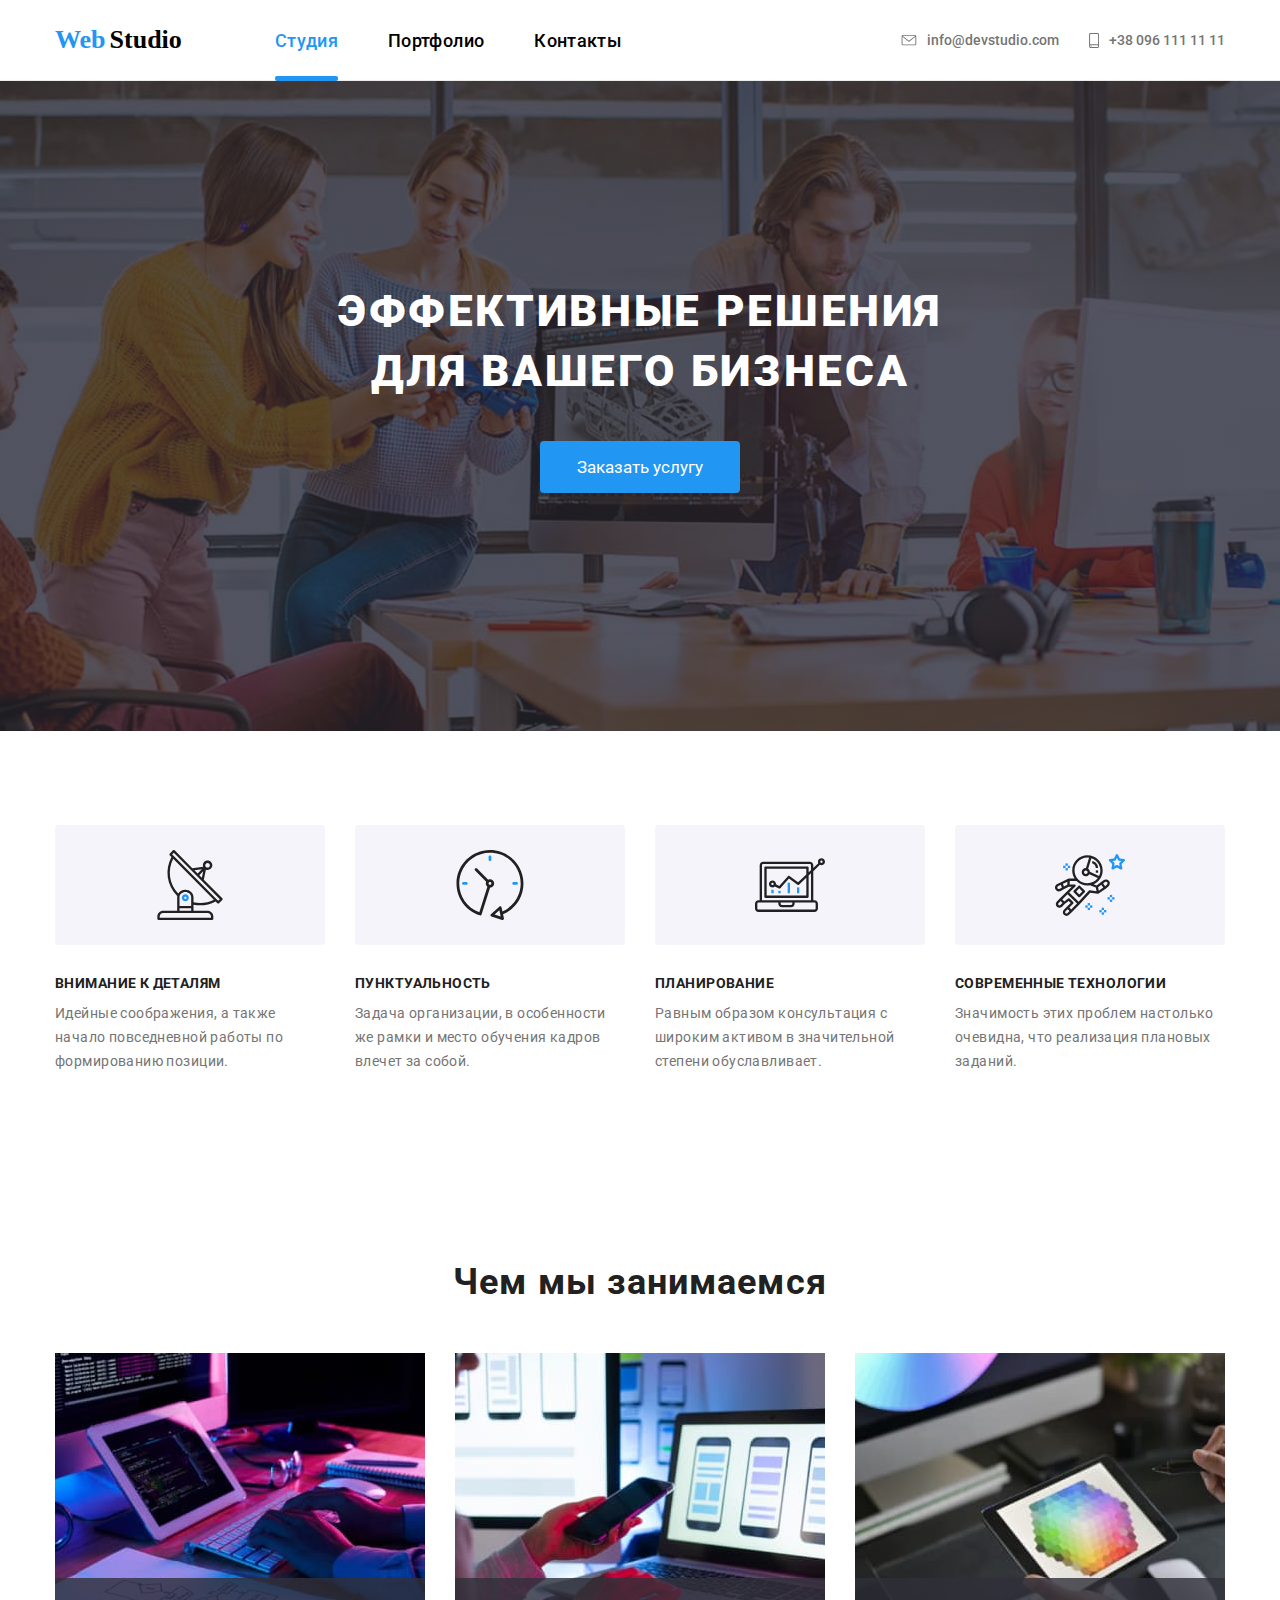
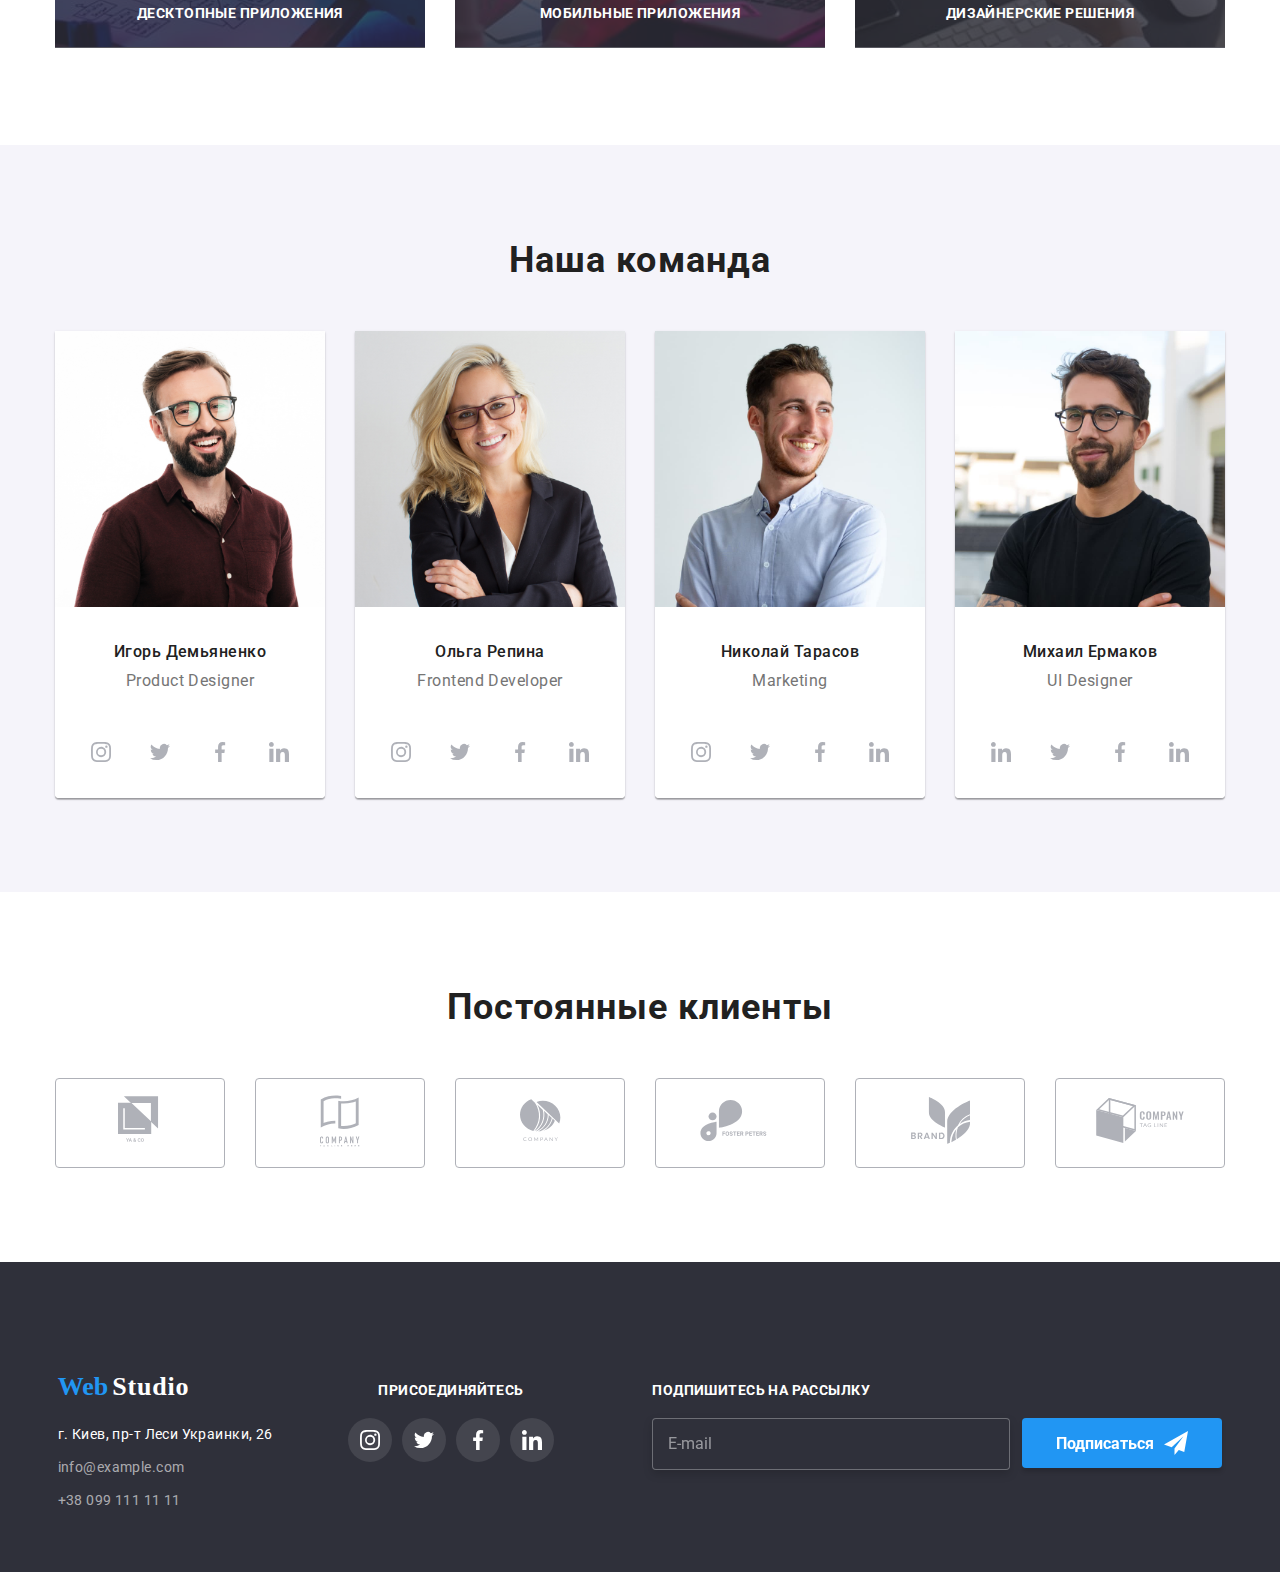
==== commit f6c09fc5: "hw8" ====
--- a/index.html
+++ b/index.html
@@ -4,7 +4,7 @@
     <meta charset="UTF-8" />
     <meta name="viewport" content="width=device-width, initial-scale=1.0" />
     <!--style.css-->
-    <link rel="stylesheet" href="./assets/css/main.css" />
+    <link rel="stylesheet" href="./assets/css/main.min.css" />
 
     <!--Goole Fonts-->
     <link
--- a/assets/css/main.min.css
+++ b/assets/css/main.min.css
@@ -0,0 +1,2 @@
+html{-webkit-box-sizing:border-box;box-sizing:border-box}body{font-family:Roboto,sans-serif;background-color:#fff;margin:0}*,*::before,*::after{-webkit-box-sizing:inherit;box-sizing:inherit}h1,h2,h3,h4,h5,h6,p{margin:0 0;padding:0 0}ul{list-style-type:none;margin:0 0;padding:0 0}figure{margin:0 0;padding:0 0}.container{max-width:1200px;margin:0 auto;padding-left:15px;padding-right:15px}@media screen and (min-widht: 576px){.container{width:576px}}@media screen and (min-widht: 768px){.container{width:768px}}@media screen and (min-widht: 1200px){.container{width:1200px}}.section{padding-top:60px;padding-bottom:60px}@media screen and (min-width: 1200px){.section{padding-top:94px;padding-bottom:94px}}.section-portfolio{padding-top:60px;padding-bottom:60px}@media screen and (min-width: 1200px){.section-portfolio{padding-top:94px;padding-bottom:94px}}.navigation-container{display:-webkit-box;display:-ms-flexbox;display:flex;max-width:1200px;margin-right:auto;margin-left:auto;padding-top:24px;padding-bottom:24px}@media screen and (max-width: 767px){.navigation-container{height:60px;padding-top:16px;padding-bottom:16px}}@media screen and (min-width: 768px){.navigation-container{height:80px}}@media screen and (min-width: 1200px){.navigation-container{height:80px}}/*! normalize.css v8.0.1 | MIT License | github.com/necolas/normalize.css */html{line-height:1.15;-webkit-text-size-adjust:100%}main{display:block}h1{font-size:2em;margin:0.67em 0}hr{-webkit-box-sizing:content-box;box-sizing:content-box;height:0;overflow:visible}pre{font-family:monospace, monospace;font-size:1em}a{background-color:transparent;text-decoration:none}abbr[title]{border-bottom:none;text-decoration:underline;-webkit-text-decoration:underline dotted;text-decoration:underline dotted}b,strong{font-weight:bolder}code,kbd,samp{font-family:monospace, monospace;font-size:1em}small{font-size:80%}sub,sup{font-size:75%;line-height:0;position:relative;vertical-align:baseline}sub{bottom:-0.25em}sup{top:-0.5em}img{border-style:none}button,input,optgroup,select,textarea{font-family:inherit;font-size:100%;line-height:1.15;margin:0}button,input{overflow:visible}button,select{text-transform:none}button,[type='button'],[type='reset'],[type='submit']{-webkit-appearance:button}button::-moz-focus-inner,[type='button']::-moz-focus-inner,[type='reset']::-moz-focus-inner,[type='submit']::-moz-focus-inner{border-style:none;padding:0}button:-moz-focusring,[type='button']:-moz-focusring,[type='reset']:-moz-focusring,[type='submit']:-moz-focusring{outline:1px dotted ButtonText}fieldset{padding:0.35em 0.75em 0.625em}legend{-webkit-box-sizing:border-box;box-sizing:border-box;color:inherit;display:table;max-width:100%;padding:0;white-space:normal}progress{vertical-align:baseline}textarea{overflow:auto}[type='checkbox'],[type='radio']{-webkit-box-sizing:border-box;box-sizing:border-box;padding:0}[type='number']::-webkit-inner-spin-button,[type='number']::-webkit-outer-spin-button{height:auto}[type='search']{-webkit-appearance:textfield;outline-offset:-2px}[type='search']::-webkit-search-decoration{-webkit-appearance:none}::-webkit-file-upload-button{-webkit-appearance:button;font:inherit}details{display:block}summary{display:list-item}template{display:none}[hidden]{display:none}.main-header{position:relative;border-bottom:1px solid #ececec}.logo-style{max-width:134px;height:28px}.font--style--blue{font-family:Raleway;font-style:normal;font-weight:bold;font-size:26px;line-height:31px;color:#2196f3}.font--style--black{font-family:Raleway;font-style:normal;font-weight:bold;font-size:26px;line-height:31px;color:#000000}.menu-button{-ms-flex-item-align:center;-ms-grid-row-align:center;align-self:center;margin:0;padding:0;border:none;background-color:transparent;margin-left:auto;width:40px;height:40px;cursor:pointer}@media screen and (min-width: 768px){.menu-button{display:none}}.menu-button .icon-menu{display:none}.menu-button.is-open .icon-menu{display:block}.menu-button.is-open .icon-close-menu{display:none}.mobile-menu-button{width:40px;height:40px}.mobile-menu-button:hover,:focus{fill:#2196f3}.menu-mobile-container{text-align:center;font-size:16px}@media screen and (max-width: 767px){.menu-mobile-container{display:none;position:absolute;top:100%;left:0;width:100%;height:453px;background:#ffffff;-webkit-box-shadow:0px 4px 8px rgba(0,0,0,0.04),0px 2px 4px rgba(0,0,0,0.08),0px 1px 3px rgba(0,0,0,0.16);box-shadow:0px 4px 8px rgba(0,0,0,0.04),0px 2px 4px rgba(0,0,0,0.08),0px 1px 3px rgba(0,0,0,0.16)}.menu-mobile-container.is-open{display:block;z-index:999}}@media screen and (min-width: 768px){.menu-mobile-container{display:-webkit-box;display:-ms-flexbox;display:flex;-webkit-box-flex:1;-ms-flex-positive:1;flex-grow:1;-webkit-box-pack:justify;-ms-flex-pack:justify;justify-content:space-between;-webkit-box-align:center;-ms-flex-align:center;align-items:center}}@media screen and (min-width: 768px){.navigation{margin-left:auto;margin-right:auto}}@media screen and (min-width: 1200px){.navigation{margin-left:93px;margin-right:auto}}@media screen and (max-width: 767px){.site-nav{justify-items:center}}@media screen and (min-width: 768px){.site-nav{display:-webkit-box;display:-ms-flexbox;display:flex;-webkit-box-pack:center;-ms-flex-pack:center;justify-content:center}}@media screen and (min-width: 768px){.site-nav .site-nav-items:nth-child(n+2){margin-left:50px}}@media screen and (max-width: 767px){.nav-links{padding-top:60px;padding-bottom:60px}.nav-links .site-nav-items{margin-bottom:40px}.nav-links .site-nav-items:nth-last-child(1){margin-bottom:60px}}.site-nav .links{color:#000;font-style:normal;font-weight:500;font-size:18px;line-height:21px;letter-spacing:0.02em}.site-nav .links{-webkit-transition:250ms;transition:250ms}.site-nav .links:hover,.site-nav .links:focus,.site-nav .links:active{color:#2196f3}.links{position:relative}@media screen and (max-width: 767px){.links{display:inline-block;-webkit-box-pack:center;-ms-flex-pack:center;justify-content:center}}@media screen and (min-width: 768px){.links{display:-webkit-box;display:-ms-flexbox;display:flex}}.studio::after{content:'';position:absolute;left:0;bottom:-30px;display:block;width:100%;height:5px;border-radius:2px;background-color:#2196f3}@media screen and (max-width: 767px){.studio::after{bottom:-12px}}.site-nav .site-nav-items .studio{color:#2196f3}.studio-portfolio::after{content:'';position:absolute;left:0;bottom:-30px;display:block;width:100%;height:5px;border-radius:2px;background-color:#2196f3;-webkit-transform:scaleY(0%);transform:scaleY(0%);-webkit-transform-origin:bottom;transform-origin:bottom;-webkit-transition:-webkit-transform 250ms;transition:-webkit-transform 250ms;transition:transform 250ms;transition:transform 250ms, -webkit-transform 250ms}@media screen and (max-width: 767px){.studio-portfolio::after{bottom:-12px}}.studio-portfolio:hover::after{-webkit-transform:scaleY(100%);transform:scaleY(100%)}.portfolio::after{content:'';position:absolute;left:0;bottom:-30px;display:block;width:100%;height:5px;border-radius:2px;background-color:#2196f3}@media screen and (max-width: 767px){.portfolio::after{bottom:-12px}}.site-nav .site-nav-items .portfolio{color:#2196f3}.portfolio-studio::after{content:'';position:absolute;left:0;bottom:-30px;display:block;width:100%;height:5px;border-radius:2px;background-color:#2196f3;-webkit-transform:scaleY(0);transform:scaleY(0);-webkit-transform-origin:bottom;transform-origin:bottom;-webkit-transition:-webkit-transform 185ms;transition:-webkit-transform 185ms;transition:transform 185ms;transition:transform 185ms, -webkit-transform 185ms}@media screen and (max-width: 767px){.portfolio-studio::after{bottom:-12px}}.portfolio-studio:hover::after{-webkit-transform:scaleY(100%);transform:scaleY(100%)}.contacts::after{content:'';position:absolute;left:0;bottom:-30px;display:block;width:100%;height:5px;border-radius:2px;background-color:#2196f3;-webkit-transform:scaleY(0);transform:scaleY(0);-webkit-transform-origin:bottom;transform-origin:bottom;-webkit-transition:-webkit-transform 185ms;transition:-webkit-transform 185ms;transition:transform 185ms;transition:transform 185ms, -webkit-transform 185ms}@media screen and (max-width: 767px){.contacts::after{bottom:-12px}}.contacts:hover::after{-webkit-transform:scaleY(100%);transform:scaleY(100%)}.contacts:focus::after{-webkit-transform:scaleY(100%);transform:scaleY(100%)}.our-contacts{-webkit-box-align:center;-ms-flex-align:center;align-items:center;display:-webkit-box;display:-ms-flexbox;display:flex}@media screen and (max-width: 767px){.our-contacts{display:inline-block;-webkit-box-pack:center;-ms-flex-pack:center;justify-content:center}}@media screen and (min-width: 768px){.our-contacts{display:block;-webkit-box-pack:center;-ms-flex-pack:center;justify-content:center}}@media screen and (min-width: 1200px){.our-contacts{display:-webkit-box;display:-ms-flexbox;display:flex;margin-left:auto}}.email--style{display:-webkit-box;display:-ms-flexbox;display:flex;-webkit-box-align:center;-ms-flex-align:center;align-items:center;font-style:normal;font-weight:500;font-size:14px;line-height:16px;color:#757575;fill:#757575;-webkit-transition:250ms;transition:250ms}.mail-icon-style{width:16px;height:11px;margin-right:10px}.email--style:hover,.email--style:focus{color:#2196f3;fill:#2196f3}.number--style{display:-webkit-box;display:-ms-flexbox;display:flex;-webkit-box-align:center;-ms-flex-align:center;align-items:center;font-style:normal;font-weight:500;font-size:14px;line-height:16px;color:#757575;fill:#757575;-webkit-transition:250ms;transition:250ms}@media screen and (max-width: 767px){.number--style{margin-top:18px;-webkit-box-pack:center;-ms-flex-pack:center;justify-content:center;margin-left:0}}@media screen and (min-width: 768px){.number--style{margin-left:2px;margin-top:10px}}@media screen and (min-width: 1200px){.number--style{margin-left:30px;margin-top:0}}.number-icon-style{width:10px;height:15px;margin-right:10px}.number--style:hover,.number--style:focus{color:#2196f3;fill:#2196f3}.main-banner{max-width:1600px;height:400px;margin-left:auto;margin-right:auto;background-image:-webkit-gradient(linear, left top, left bottom, from(rgba(47,48,58,0.6)), to(rgba(47,48,58,0.6))),url(/assets/image/Headerimg.jpg);background-image:linear-gradient(rgba(47,48,58,0.6), rgba(47,48,58,0.6)),url(/assets/image/Headerimg.jpg);background-repeat:no-repeat;background-position:center;background-size:cover}@media screen and (max-width: 480px){.main-banner{padding-left:15px;padding-right:15px}}@media screen and (min-device-pixel-ratio: 2), screen and (-webkit-min-device-pixel-ratio: 2), screen and (min-resolution: 192dpi), screen and (min-resolution: 2dppx){.main-banner{background-image:-webkit-gradient(linear, left top, left bottom, from(rgba(47,48,58,0.6)), to(rgba(47,48,58,0.6))),url(/assets/image/headerimgmob@2.jpg);background-image:linear-gradient(rgba(47,48,58,0.6), rgba(47,48,58,0.6)),url(/assets/image/headerimgmob@2.jpg)}}@media screen and (min-width: 481px) and (max-width: 768px){.main-banner{background-image:-webkit-gradient(linear, left top, left bottom, from(rgba(47,48,58,0.6)), to(rgba(47,48,58,0.6))),url(/assets/image/Headerimgpads.jpg);background-image:linear-gradient(rgba(47,48,58,0.6), rgba(47,48,58,0.6)),url(/assets/image/Headerimgpads.jpg)}}@media screen and (min-width: 481px) and (max-width: 768px) and (min-device-pixel-ratio: 2), screen and (min-width: 481px) and (max-width: 768px) and (-webkit-min-device-pixel-ratio: 2), screen and (min-width: 481px) and (max-width: 768px) and (min-resolution: 192dpi), screen and (min-width: 481px) and (max-width: 768px) and (min-resolution: 2dppx){.main-banner{background-image:-webkit-gradient(linear, left top, left bottom, from(rgba(47,48,58,0.6)), to(rgba(47,48,58,0.6))),url(/assets/image/Headerpadsimg@2x.jpg);background-image:linear-gradient(rgba(47,48,58,0.6), rgba(47,48,58,0.6)),url(/assets/image/Headerpadsimg@2x.jpg)}}@media screen and (min-width: 769px){.main-banner{background-image:-webkit-gradient(linear, left top, left bottom, from(rgba(47,48,58,0.6)), to(rgba(47,48,58,0.6))),url(/assets/image/HeaderImgdesct.jpg);background-image:linear-gradient(rgba(47,48,58,0.6), rgba(47,48,58,0.6)),url(/assets/image/HeaderImgdesct.jpg);height:400px}}@media screen and (min-width: 769px) and (min-device-pixel-ratio: 2), screen and (min-width: 769px) and (-webkit-min-device-pixel-ratio: 2), screen and (min-width: 769px) and (min-resolution: 192dpi), screen and (min-width: 769px) and (min-resolution: 2dppx){.main-banner{background-image:-webkit-gradient(linear, left top, left bottom, from(rgba(47,48,58,0.6)), to(rgba(47,48,58,0.6))),url(/assets/image/headerimg@2.jpg);background-image:linear-gradient(rgba(47,48,58,0.6), rgba(47,48,58,0.6)),url(/assets/image/headerimg@2.jpg)}}@media screen and (min-width: 1200px){.main-banner{max-width:100%;height:650px}}.btn-tittle{padding-top:118px;padding-bottom:118px}@media screen and (min-width: 481px) and (max-width: 768px){.btn-tittle{padding-top:118px;padding-bottom:118px}}@media screen and (min-width: 1200px){.btn-tittle{padding-top:200px;padding-bottom:200px}}.title-container{display:-webkit-box;display:-ms-flexbox;display:flex;-webkit-box-pack:center;-ms-flex-pack:center;justify-content:center;text-align:center;padding:0 0}.font-banner-style{font-style:normal;font-weight:900;font-size:26px;line-height:42px;letter-spacing:0.06em;text-transform:uppercase;margin:0 0;color:#ffffff}@media screen and (min-width: 1200px){.font-banner-style{font-size:44px;line-height:60px}}.container-btn .btn-style{outline:none}.container-btn{display:-webkit-box;display:-ms-flexbox;display:flex;-ms-flex-wrap:wrap;flex-wrap:wrap;-webkit-box-pack:center;-ms-flex-pack:center;justify-content:center;text-align:center;margin-top:30px}@media screen and (min-width: 1200px){.container-btn{margin-top:40px}}.btn-style{display:inline-block;font-style:normal;font-weight:700px;font-size:17px;line-height:30px;border-radius:4px;border:1px solid transparent;min-width:200px;padding:10px 32px;color:#ffffff;background-color:#2196f3;-webkit-transition:background-color 250ms cubic-bezier(0.4, 0, 0.2, 1);transition:background-color 250ms cubic-bezier(0.4, 0, 0.2, 1)}.btn-style:hover{cursor:pointer;background-color:#088bf7}.backdrop{position:fixed;top:0;left:0;width:100%;height:100%;padding:90px 15px;background:rgba(0,0,0,0.2);overflow-y:scroll}.backdrop.is-hidden{opacity:0;pointer-events:none}.modal{position:relative;padding:15px;width:450px;background:#ffffff;-webkit-box-shadow:0px 1px 3px rgba(0,0,0,0.12),0px 1px 1px rgba(0,0,0,0.14),0px 2px 1px rgba(0,0,0,0.2);box-shadow:0px 1px 3px rgba(0,0,0,0.12),0px 1px 1px rgba(0,0,0,0.14),0px 2px 1px rgba(0,0,0,0.2);border-radius:4px;-webkit-transition:-webkit-transform 250ms cubic-bezier(0.4, 0, 0.2, 1);transition:-webkit-transform 250ms cubic-bezier(0.4, 0, 0.2, 1);transition:transform 250ms cubic-bezier(0.4, 0, 0.2, 1);transition:transform 250ms cubic-bezier(0.4, 0, 0.2, 1), -webkit-transform 250ms cubic-bezier(0.4, 0, 0.2, 1)}@media screen and (max-width: 599px){.modal{max-width:100%}}@media screen and (min-width: 600px){.modal{position:absolute;display:block;width:450px;top:55%;left:50%;-webkit-transform:translate(-50%, -50%) scaleY(1);transform:translate(-50%, -50%) scaleY(1);-webkit-transition:-webkit-transform 250ms cubic-bezier(0.4, 0, 0.2, 1);transition:-webkit-transform 250ms cubic-bezier(0.4, 0, 0.2, 1);transition:transform 250ms cubic-bezier(0.4, 0, 0.2, 1);transition:transform 250ms cubic-bezier(0.4, 0, 0.2, 1), -webkit-transform 250ms cubic-bezier(0.4, 0, 0.2, 1)}}@media screen and (min-width: 1200px){.modal{position:absolute;display:block;width:528px;top:55%;left:50%;-webkit-transform:translate(-50%, -50%) scaleY(1);transform:translate(-50%, -50%) scaleY(1);-webkit-transition:-webkit-transform 250ms cubic-bezier(0.4, 0, 0.2, 1);transition:-webkit-transform 250ms cubic-bezier(0.4, 0, 0.2, 1);transition:transform 250ms cubic-bezier(0.4, 0, 0.2, 1);transition:transform 250ms cubic-bezier(0.4, 0, 0.2, 1), -webkit-transform 250ms cubic-bezier(0.4, 0, 0.2, 1)}}.backdrop.is-hidden .modal{-webkit-transform:translate(-50%, -50%) scaleY(0.6);transform:translate(-50%, -50%) scaleY(0.6)}.modal .modal-btn-style{outline:none}.modal-btn-style{position:absolute;top:8px;right:8px;width:30px;height:30px;background:#ffffff;border:1px solid rgba(0,0,0,0.1);-webkit-box-sizing:border-box;box-sizing:border-box;border-radius:2em;padding:0;margin:0}.button-close-icon{width:11px;height:11px}.modal-btn-style:hover{background-color:#0000001a}.modal-title{padding-top:40px;margin-bottom:12px;font-style:normal;font-weight:bold;font-size:20px;line-height:23px;text-align:center;letter-spacing:0.03em;color:#212121}.form-container{padding-left:40px;padding-right:40px;padding-bottom:40px}.form-field{position:relative;margin-bottom:10px}.form-field:focus-within>.icon{fill:#2196f3}.form-field:focus-within>.form-input{border:1px solid #2196f3}.form-input{width:100%;margin-top:4px;margin-bottom:10px;padding:11px 42px;font:inherit;border:1px solid rgba(33,33,33,0.2);border-radius:4px}.form-name-style{font-style:normal;font-weight:normal;font-size:13px;line-height:14px;letter-spacing:0.01em;color:#757575}.icon{position:absolute;top:0%;left:12px;-webkit-transform:translateY(1px);transform:translateY(1px)}.form-icon-name{width:18px;height:18px;display:inline-block}.form-icon-phone{width:18px;height:18px;display:inline-block}.form-icon-email{width:18px;height:18px;display:inline-block}textarea{width:100%;height:120px;padding:12px 16px;border:1px solid rgba(33,33,33,0.2);border-radius:4px;resize:none}textarea:focus-within{border:1px solid #2196f3}textarea::-webkit-input-placeholder{font-style:normal;font-weight:normal;font-size:14px;line-height:16px;letter-spacing:0.01em;color:rgba(117,117,117,0.5)}textarea:-ms-input-placeholder{font-style:normal;font-weight:normal;font-size:14px;line-height:16px;letter-spacing:0.01em;color:rgba(117,117,117,0.5)}textarea::-ms-input-placeholder{font-style:normal;font-weight:normal;font-size:14px;line-height:16px;letter-spacing:0.01em;color:rgba(117,117,117,0.5)}textarea::placeholder{font-style:normal;font-weight:normal;font-size:14px;line-height:16px;letter-spacing:0.01em;color:rgba(117,117,117,0.5)}label textarea{margin-top:4px;margin-bottom:20px}.textarea-comment-style{font-style:normal;font-weight:normal;font-size:12px;line-height:14px;letter-spacing:0.01em;color:#757575}.form-checkbox-style{display:-webkit-box;display:-ms-flexbox;display:flex;-webkit-box-align:center;-ms-flex-align:center;align-items:center;-webkit-box-pack:center;-ms-flex-pack:center;justify-content:center}.checkbox{appearance:none;-moz-appearance:none;-webkit-appearance:none;position:absolute}.checkbox-icon{display:block;width:16px;height:15px;border:2px solid #000000;border-radius:3px}@media screen and (max-width: 400px){.checkbox-icon{width:30px}}@media screen and (min-width: 401px) and (max-width: 501px){.checkbox-icon{width:25px}}.checkbox:checked+.checkbox-icon{background:url(../image/check.svg);border-color:#2196f3;background-size:contain;background-origin:border-box}.form-checkbox-text-style{font-style:normal;font-weight:normal;font-size:14px;line-height:24px;letter-spacing:0.03em;color:#757575;margin-left:7px}.form-checkbox-text-style span{-webkit-text-decoration-line:underline;text-decoration-line:underline;color:#2196f3}form .form-button-style{margin-left:auto;margin-right:auto}.form-button-style{display:-webkit-box;display:-ms-flexbox;display:flex;font-style:normal;font-weight:bold;font-size:16px;line-height:30px;border-radius:4px;letter-spacing:0.06em;border:1px solid transparent;min-width:200px;margin-top:30px;padding:10px 55px;color:#ffffff;background:#188ce8;-webkit-transition:background-color 250ms cubic-bezier(0.4, 0, 0.2, 1);transition:background-color 250ms cubic-bezier(0.4, 0, 0.2, 1);cursor:pointer}.form-button-style:hover{background-color:#1075c7}.info-list{display:block;-webkit-box-pack:center;-ms-flex-pack:center;justify-content:center}@media screen and (min-width: 768px){.info-list{display:-webkit-box;display:-ms-flexbox;display:flex;-ms-flex-wrap:wrap;flex-wrap:wrap}}@media screen and (min-width: 1100px){.info-list{display:-webkit-box;display:-ms-flexbox;display:flex;-ms-flex-wrap:nowrap;flex-wrap:nowrap}}.info-list-item{max-width:450px;margin-bottom:30px;margin-right:auto;margin-left:auto}@media screen and (min-width: 768px){.info-list-item{max-width:354px}}@media screen and (min-width: 1100px){.info-list-item{max-width:270px;margin-bottom:0}}.info-list-item:nth-child(4){margin-bottom:0}@media screen and (min-width: 769px){.info-list-item:nth-child(n+3){margin-bottom:0}}.info-list-item::before{content:'';display:block;background-repeat:no-repeat;background-position:center;max-width:100%;height:120px;border-radius:4px;background:#f5f4fa}.info-list-item:nth-child(1)::before{background-image:url(../image/antenna1.svg);background-repeat:no-repeat;background-position:center}.info-list-item:nth-child(2)::before{background-image:url(../image/clock1.svg);background-repeat:no-repeat;background-position:center}.info-list-item:nth-child(3)::before{background-image:url(../image/diagram1.svg);background-repeat:no-repeat;background-position:center}.info-list-item:nth-child(4)::before{background-image:url(../image/astronaut1.svg);background-repeat:no-repeat;background-position:center}@media screen and (min-width: 768px){.info-list-item:nth-child(even){margin-left:30px}}@media screen and (min-width: 1100px){.info-list-item:nth-child(n+2){margin-left:30px}}.info-section-header{font-style:normal;font-weight:bold;font-size:14px;line-height:16px;letter-spacing:0.03em;text-transform:uppercase;margin-top:30px;color:#212121}@media screen and (max-width: 767px){.info-section-header{display:-webkit-box;display:-ms-flexbox;display:flex;-webkit-box-pack:center;-ms-flex-pack:center;justify-content:center}}.info-section-font{font-style:normal;font-weight:normal;font-size:14px;line-height:24px;letter-spacing:0.03em;color:#757575;margin-top:10px}.our-projects{display:none}@media screen and (min-width: 1200px){.our-projects{display:block}}.projects-section-header{font-style:normal;font-weight:bold;font-size:36px;line-height:42px;letter-spacing:0.03em;color:#212121;margin-bottom:50px;text-align:center}.projects-list{display:-webkit-box;display:-ms-flexbox;display:flex;-ms-flex-wrap:wrap;flex-wrap:wrap;-webkit-box-pack:center;-ms-flex-pack:center;justify-content:center}.projects-list-item{position:relative;overflow:hidden;z-index:-1}.projects-list-item:nth-child(n+2){margin-left:30px}.projects-list-item img{width:370px}.projects-description{position:absolute;width:100%;height:70px;font-style:normal;font-weight:bold;font-size:14px;line-height:16px;text-align:center;letter-spacing:0.03em;text-transform:uppercase;padding:27px;background-color:rgba(47,48,58,0.8);bottom:1%;left:0%;color:#ffffff}.our-team{background:#f5f4fa}.our-team-header{font-style:normal;font-weight:bold;font-size:28px;line-height:33px;letter-spacing:0.03em;color:#212121;margin-bottom:30px;text-align:center}@media screen and (min-width: 1200px){.our-team-header{font-size:36px;line-height:42px;margin-bottom:50px}}.card-list{display:-webkit-box;display:-ms-flexbox;display:flex;-ms-flex-wrap:wrap;flex-wrap:wrap;-webkit-box-pack:center;-ms-flex-pack:center;justify-content:center;margin-left:auto;margin-right:auto}@media screen and (min-width: 768px){.card-list{display:-webkit-box;display:-ms-flexbox;display:flex;-ms-flex-wrap:wrap;flex-wrap:wrap;-webkit-box-pack:center;-ms-flex-pack:center;justify-content:center}}@media screen and (min-width: 1200px){.card-list{display:-webkit-box;display:-ms-flexbox;display:flex;-webkit-box-pack:center;-ms-flex-pack:center;justify-content:center}}.card-list-item{-webkit-box-pack:center;-ms-flex-pack:center;justify-content:center;max-width:450px;margin-bottom:30px;margin-left:30px}@media screen and (max-width: 767px){.card-list-item{margin-left:0}}@media screen and (min-width: 768px){.card-list-item{display:-webkit-box;display:-ms-flexbox;display:flex;width:354px;margin-left:0;margin-bottom:0}}@media screen and (min-width: 1122px) and (max-width: 1199px){.card-list-item{display:block;margin-left:30px}}@media screen and (min-width: 1200px){.card-list-item{margin-bottom:0;display:-webkit-box;display:-ms-flexbox;display:flex;width:270px;margin-bottom:0}}@media screen and (min-width: 768px) and (max-width: 1199px){.card-list-item:nth-child(-n+2){margin-bottom:30px}}@media screen and (min-width: 768px) and (max-width: 1199px){.card-list-item:nth-child(2n){margin-left:30px}}@media screen and (min-width: 1200px){.card-list-item:nth-last-child(-n+3){margin-left:30px}}.figure-card{-webkit-box-shadow:0px 2px 1px rgba(0,0,0,0.2),0px 1px 1px rgba(0,0,0,0.14),0px 1px 3px rgba(0,0,0,0.12);box-shadow:0px 2px 1px rgba(0,0,0,0.2),0px 1px 1px rgba(0,0,0,0.14),0px 1px 3px rgba(0,0,0,0.12);border-radius:0px 0px 4px 4px;background-color:#fff}.team-images{max-width:450px}@media screen and (min-width: 768px){.team-images{width:354px}}@media screen and (min-width: 1200px){.team-images{width:270px}}.our-team-names{font-style:normal;font-weight:500;font-size:16px;line-height:19px;letter-spacing:0.03em;color:#212121;text-align:center}.our-team-names:nth-child(-n+5){margin-top:30px}.team-members-position{font-style:normal;font-weight:normal;font-size:16px;line-height:19px;letter-spacing:0.03em;color:#757575;text-align:center}.social-media-list{background-color:#ffffff;display:-webkit-box;display:-ms-flexbox;display:flex;-ms-flex-pack:distribute;justify-content:space-around;padding:24px 16px 32px;border-radius:0px 0px 4px 4px}.button-card-style{padding:0;background:none;border-style:none;width:44px;height:44px;display:-webkit-box;display:-ms-flexbox;display:flex;-webkit-box-pack:center;-ms-flex-pack:center;justify-content:center;-webkit-box-align:center;-ms-flex-align:center;align-items:center;cursor:pointer;border-radius:2em;-webkit-transition:300ms;transition:300ms}.button-card-style:hover,:focus{background-color:#2196f3;border-radius:2em}.icon-inst-svg{width:44px;height:44px;border-radius:2em;fill:#afb1b8;cursor:pointer;-webkit-transition:300ms;transition:300ms}.icon-inst-svg:hover,:focus{fill:#fff}.team-members-position:nth-child(-n+5){margin-top:10px;margin-bottom:16px}.social-media-list{display:-webkit-box;display:-ms-flexbox;display:flex}.social-media-list:nth-child(n+2){padding-bottom:24px}.costomers-list{display:-webkit-box;display:-ms-flexbox;display:flex;-ms-flex-wrap:wrap;flex-wrap:wrap;-webkit-box-pack:center;-ms-flex-pack:center;justify-content:center}.regular-recipients-header{font-style:normal;font-weight:bold;letter-spacing:0.03em;font-size:28px;line-height:33px;color:#212121;margin-bottom:50px;text-align:center}@media screen and (min-width: 1200px){.regular-recipients-header{font-size:36px;line-height:42px}}.costomers-list-item{display:-webkit-box;display:-ms-flexbox;display:flex;cursor:pointer;max-width:100%;-webkit-box-align:center;-ms-flex-align:center;align-items:center;-webkit-box-pack:center;-ms-flex-pack:center;justify-content:center;border:1px solid #afb1b8;border-radius:4px;fill:#afb1b8;-webkit-transition:250ms;transition:250ms}@media screen and (max-width: 767px){.costomers-list-item{width:45%;height:90px}}@media screen and (min-width: 768px){.costomers-list-item{width:30%;height:90px;margin-left:30px}}@media screen and (min-width: 1200px){.costomers-list-item{width:170px;height:90px}}@media screen and (max-width: 767px){.costomers-list-item:nth-child(even){margin-left:30px}}@media screen and (max-width: 767px){.costomers-list-item:nth-child(-n+4){margin-bottom:30px}}@media screen and (min-width: 768px){.costomers-list-item:nth-child(3n+1){margin-left:0}}@media screen and (min-width: 768px){.costomers-list-item:nth-child(-n+3){margin-bottom:30px}}@media screen and (min-width: 1200px){.costomers-list-item:nth-child(-n+3){margin-bottom:0}}.costomers-list-item:hover{fill:#2196f3;border:1px solid #2196f3}@media screen and (min-width: 1200px){.costomers-list-item:nth-child(n+2){margin-left:30px}}footer{background:#2f303a}.footer-container{text-align:center;padding-bottom:60px;padding-top:60px;-ms-flex-pack:distribute;justify-content:space-around}@media screen and (min-width: 768px){.footer-container{display:-webkit-box;display:-ms-flexbox;display:flex;-ms-flex-wrap:wrap;flex-wrap:wrap;-ms-flex-pack:distribute;justify-content:space-around;-webkit-box-align:baseline;-ms-flex-align:baseline;align-items:baseline}}@media screen and (min-width: 1200px){.footer-container{-ms-flex-wrap:nowrap;flex-wrap:nowrap;text-align:start}}@media screen and (min-width: 768px){.footer-logo-address{width:40%}}@media screen and (min-width: 1200px){.footer-logo-address{width:auto}}@media screen and (min-width: 768px){.social-container{width:40%}}@media screen and (min-width: 1200px){.social-container{width:206px;margin-left:70px;margin-right:93px;text-align:center}}.address-style-footer{margin-top:20px}.font--style--white{font-family:Raleway;font-style:normal;font-weight:bold;font-size:26px;line-height:31px;letter-spacing:0.03em;color:#fff}.email--no--decaration{font-style:normal;font-weight:normal;font-size:14px;line-height:24px;letter-spacing:0.03em;color:rgba(255,255,255,0.6)}.number--no--decoration{font-style:normal;font-weight:normal;font-size:14px;line-height:24px;letter-spacing:0.03em;color:rgba(255,255,255,0.6)}.street--style{font-style:normal;font-weight:normal;font-size:14px;line-height:24px;letter-spacing:0.03em;color:#ffffff;display:-webkit-box;display:-ms-flexbox;display:flex;-ms-flex-wrap:wrap;flex-wrap:wrap;-webkit-box-pack:center;-ms-flex-pack:center;justify-content:center}.email--footer--style{font-style:normal;font-weight:normal;font-size:14px;line-height:24px;letter-spacing:0.03em;color:rgba(255,255,255,0.6);margin-top:9px;display:-webkit-box;display:-ms-flexbox;display:flex;-ms-flex-wrap:wrap;flex-wrap:wrap;-webkit-box-pack:center;-ms-flex-pack:center;justify-content:center}@media screen and (min-width: 1200px){.email--footer--style{-webkit-box-pack:start;-ms-flex-pack:start;justify-content:start}}.footer--number--style{font-style:normal;font-weight:normal;font-size:14px;line-height:24px;letter-spacing:0.03em;color:rgba(255,255,255,0.6);margin-top:9px;display:-webkit-box;display:-ms-flexbox;display:flex;-ms-flex-wrap:wrap;flex-wrap:wrap;-webkit-box-pack:center;-ms-flex-pack:center;justify-content:center}@media screen and (min-width: 1200px){.footer--number--style{-webkit-box-pack:start;-ms-flex-pack:start;justify-content:start}}.footer--header--join{font-style:normal;font-weight:bold;font-size:14px;line-height:16px;letter-spacing:0.03em;text-transform:uppercase;color:#ffffff;margin-bottom:20px;margin-top:60px}@media screen and (min-width: 768px){.footer--header--join{margin-top:0}}.footer-social-list{display:-webkit-box;display:-ms-flexbox;display:flex;-webkit-box-pack:center;-ms-flex-pack:center;justify-content:center}.footer-social-list li{margin-right:10px}.footer-social-list li:nth-child(4n){margin-right:0}.footer-logo-style{width:44px;height:44px;border-radius:2em;fill:#fff;background:rgba(255,255,255,0.1);-webkit-transition:250ms;transition:250ms}.footer-logo-style:hover{background-color:#2196f3}.button-footer{margin-top:60px;display:-webkit-box;display:-ms-flexbox;display:flex;-ms-flex-wrap:wrap;flex-wrap:wrap;-webkit-box-pack:center;-ms-flex-pack:center;justify-content:center}@media screen and (min-width: 1200px){.button-footer{width:570px;-ms-flex-wrap:nowrap;flex-wrap:nowrap;text-align:start}}.footer-form{width:100%}.footer--subscribe--header{font-style:normal;font-weight:bold;font-size:14px;line-height:16px;letter-spacing:0.03em;text-transform:uppercase;color:#ffffff;margin-bottom:20px}.footer-input{width:100%;border:1px solid rgba(255,255,255,0.3);-webkit-filter:drop-shadow(0px 4px 4px rgba(0,0,0,0.15));filter:drop-shadow(0px 4px 4px rgba(0,0,0,0.15));border-radius:4px;background:#2f303a;padding:16px 15px;margin-bottom:20px}@media screen and (min-width: 768px){.footer-input{width:100%}}.footer-input::-webkit-input-placeholder{color:rgba(255,255,255,0.5)}.footer-input:-ms-input-placeholder{color:rgba(255,255,255,0.5)}.footer-input::-ms-input-placeholder{color:rgba(255,255,255,0.5)}.footer-input::placeholder{color:rgba(255,255,255,0.5)}.button-footer-style{position:relative;display:-webkit-box;display:-ms-flexbox;display:flex;-webkit-box-pack:center;-ms-flex-pack:center;justify-content:center;-ms-flex-item-align:end;align-self:flex-end;min-width:250px;height:50px;font-style:normal;font-weight:bold;font-size:16px;line-height:30px;border-radius:4px;border:1px solid transparent;-webkit-box-shadow:0px 4px 4px rgba(0,0,0,0.15);box-shadow:0px 4px 4px rgba(0,0,0,0.15);min-width:200px;padding:10px 32px;color:#ffffff;background-color:#2196f3;cursor:pointer}@media screen and (min-width: 1200px){.button-footer-style{margin-left:12px;margin-bottom:22px}}.button-footer-style::after{content:'';width:24px;height:24px;background-image:url(../image/iconsend.svg);margin-left:10px;-ms-flex-item-align:center;-ms-grid-row-align:center;align-self:center}.button-footer-style:hover{background-color:#1774c0}
+/*# sourceMappingURL=main.min.css.map */